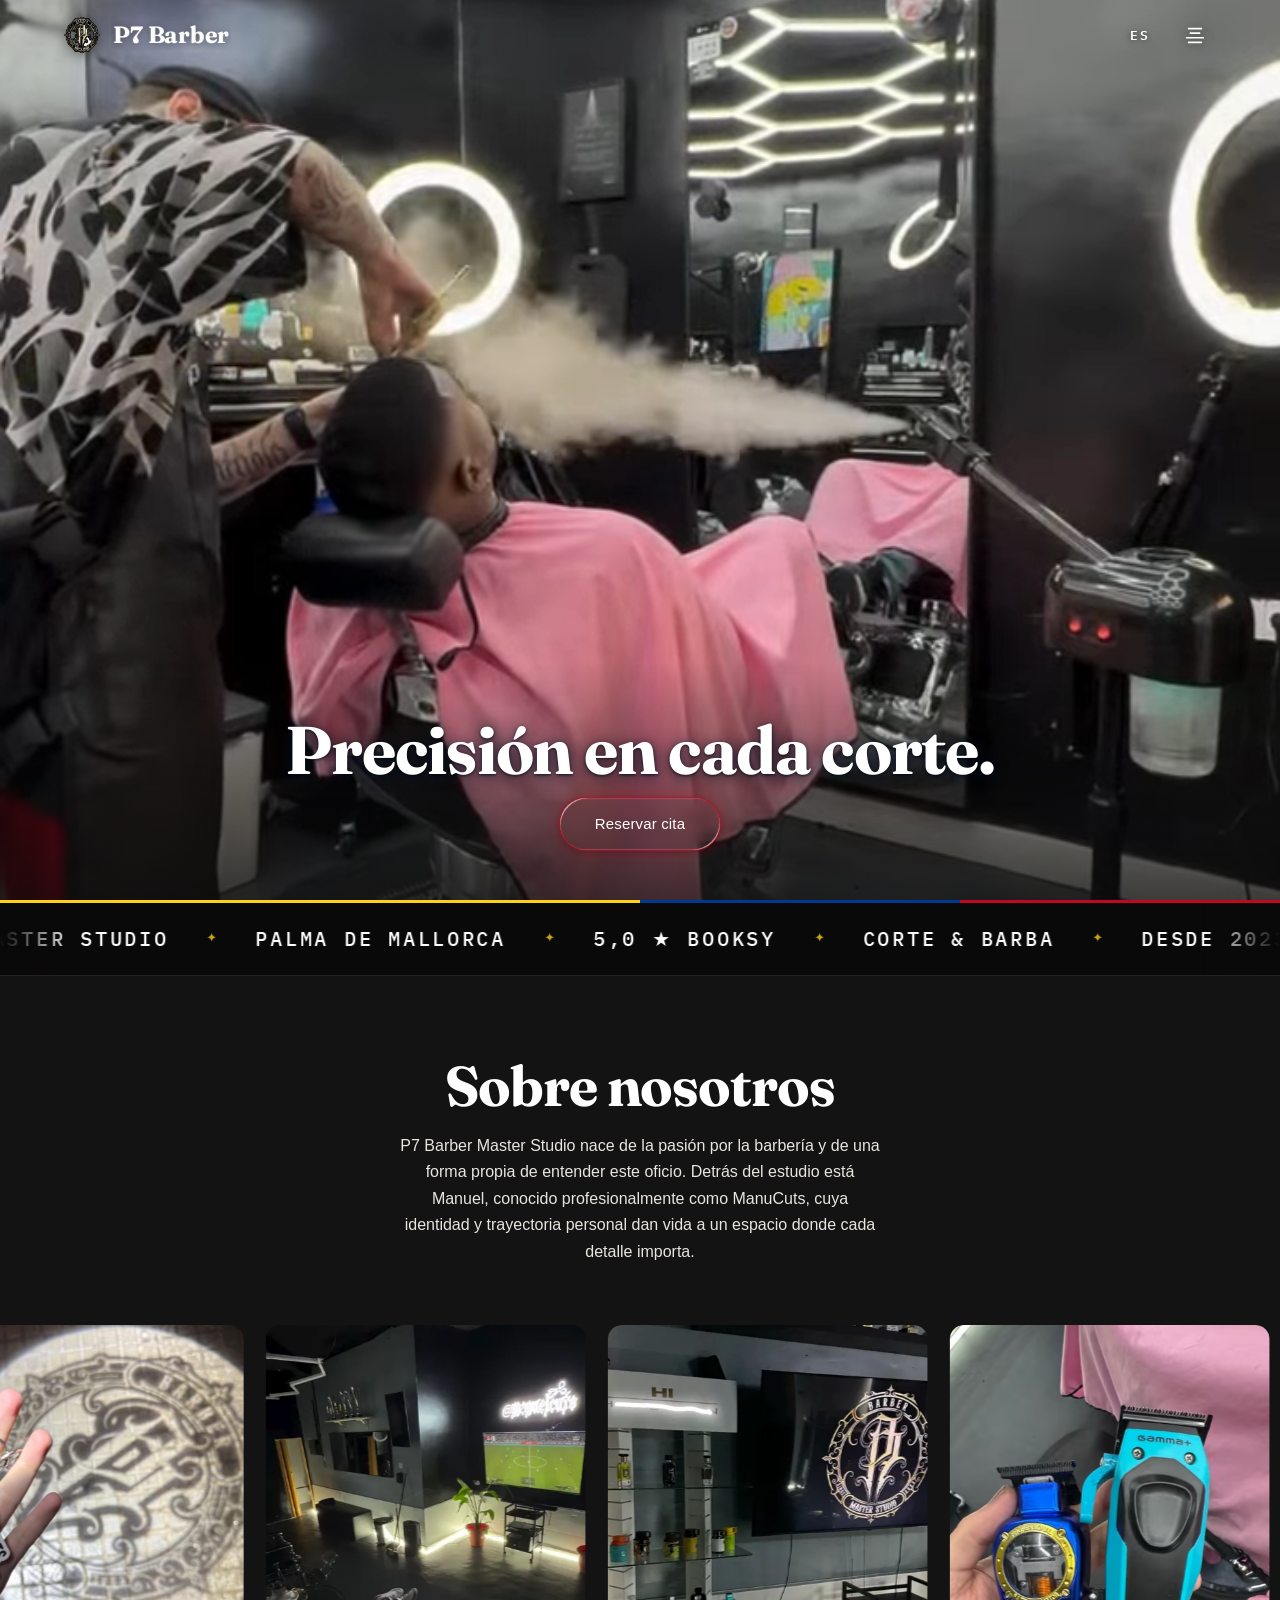
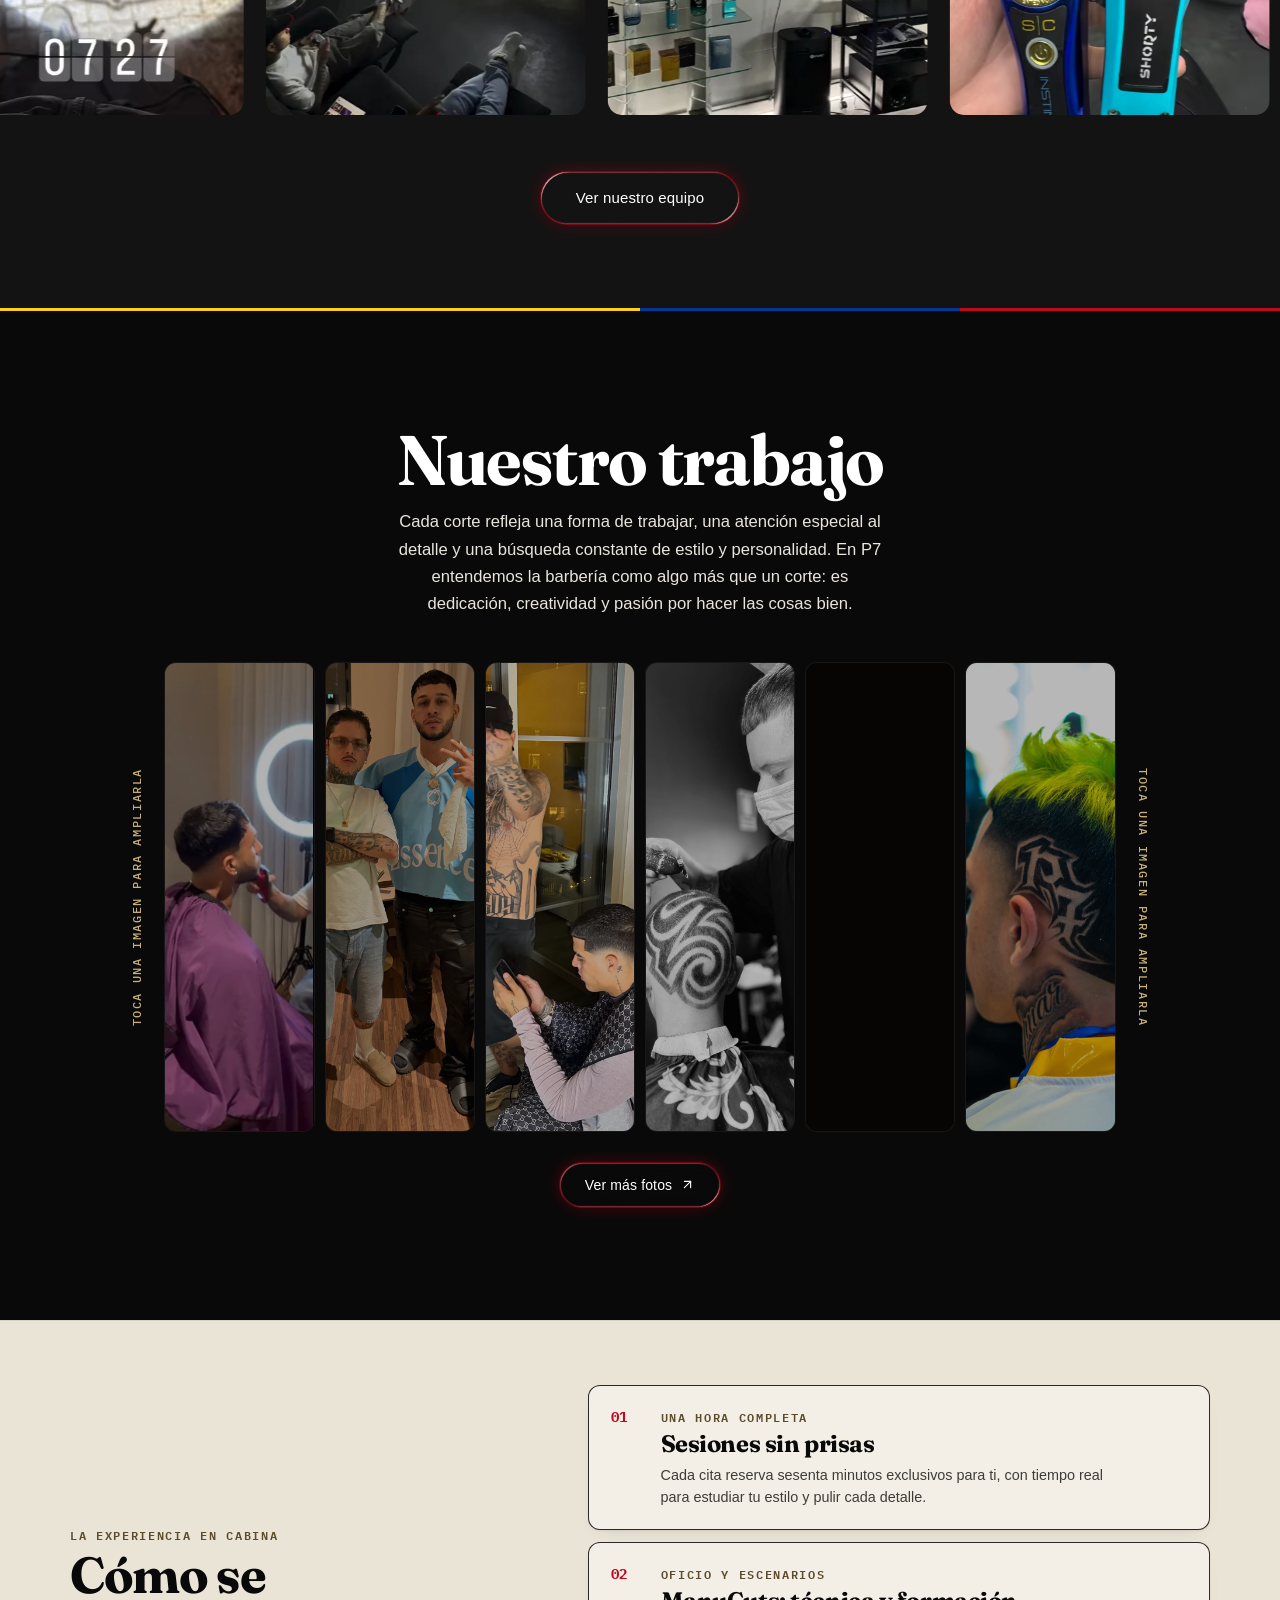
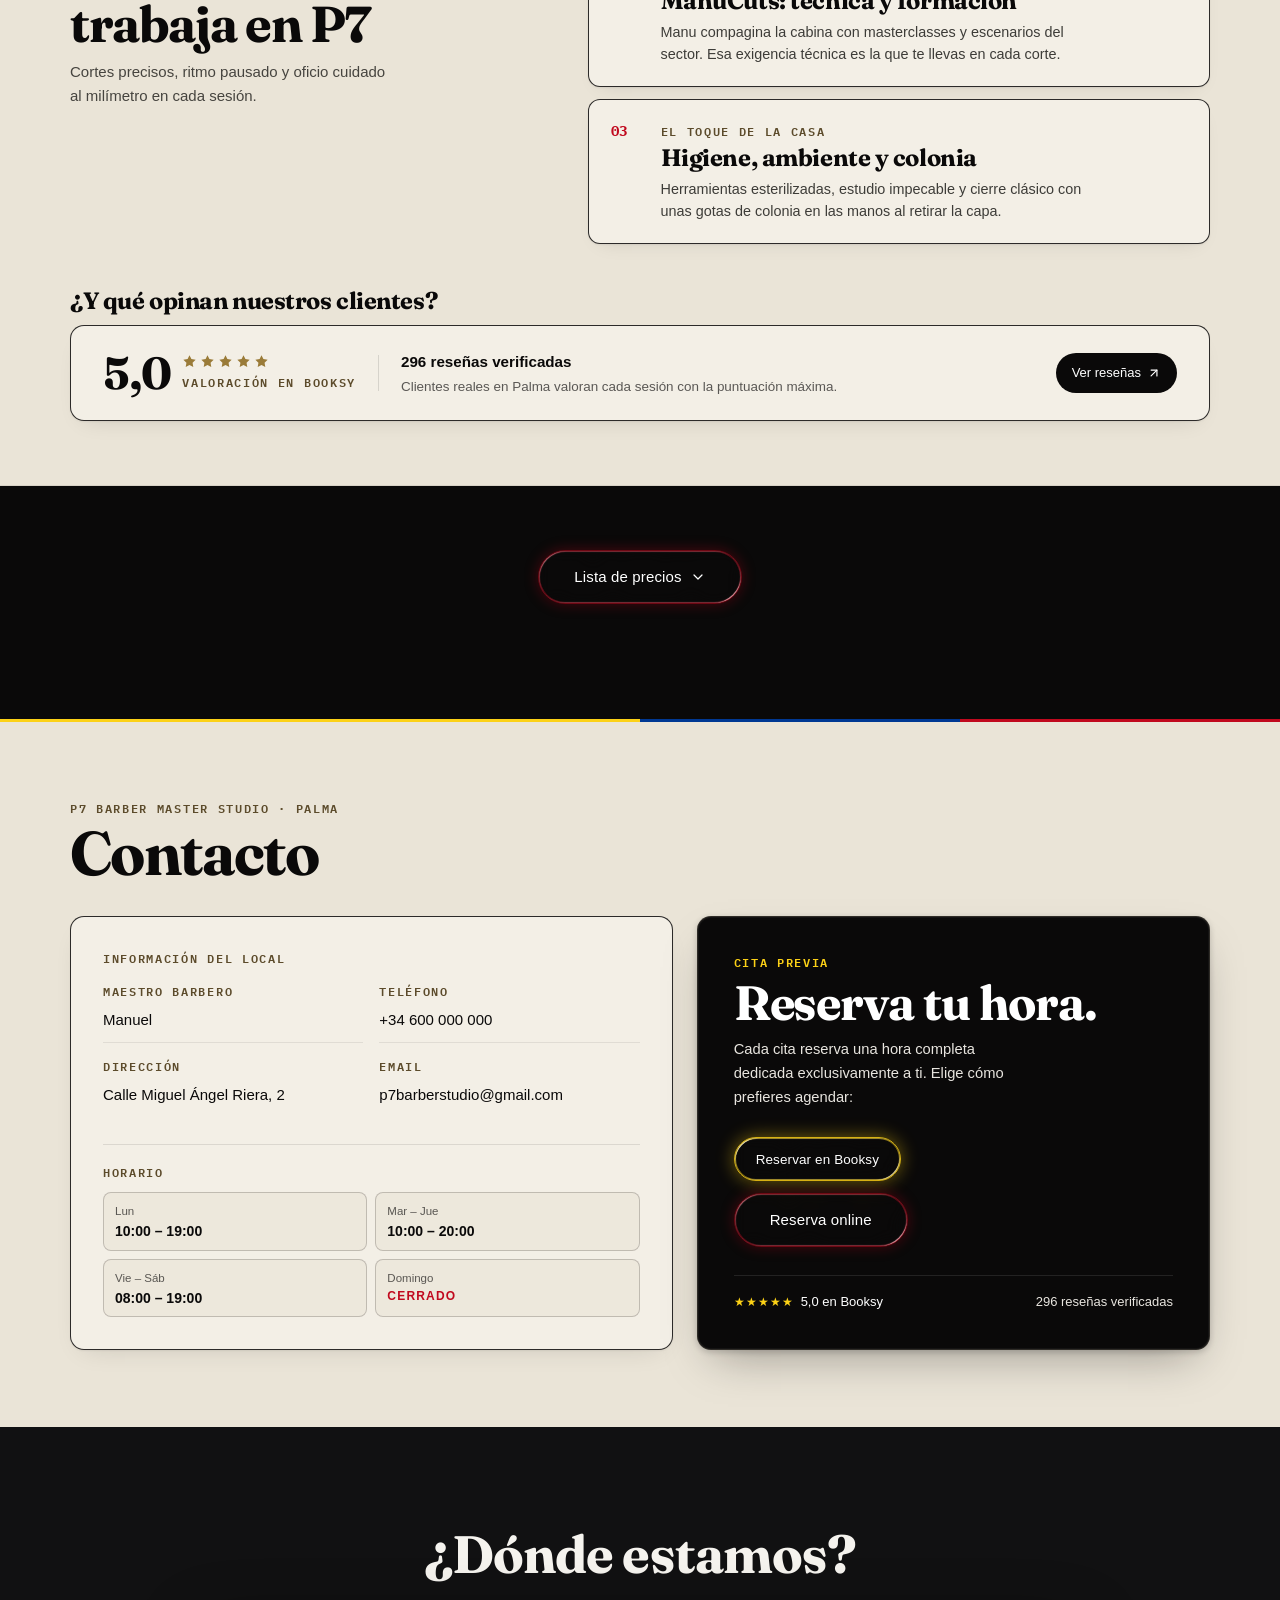
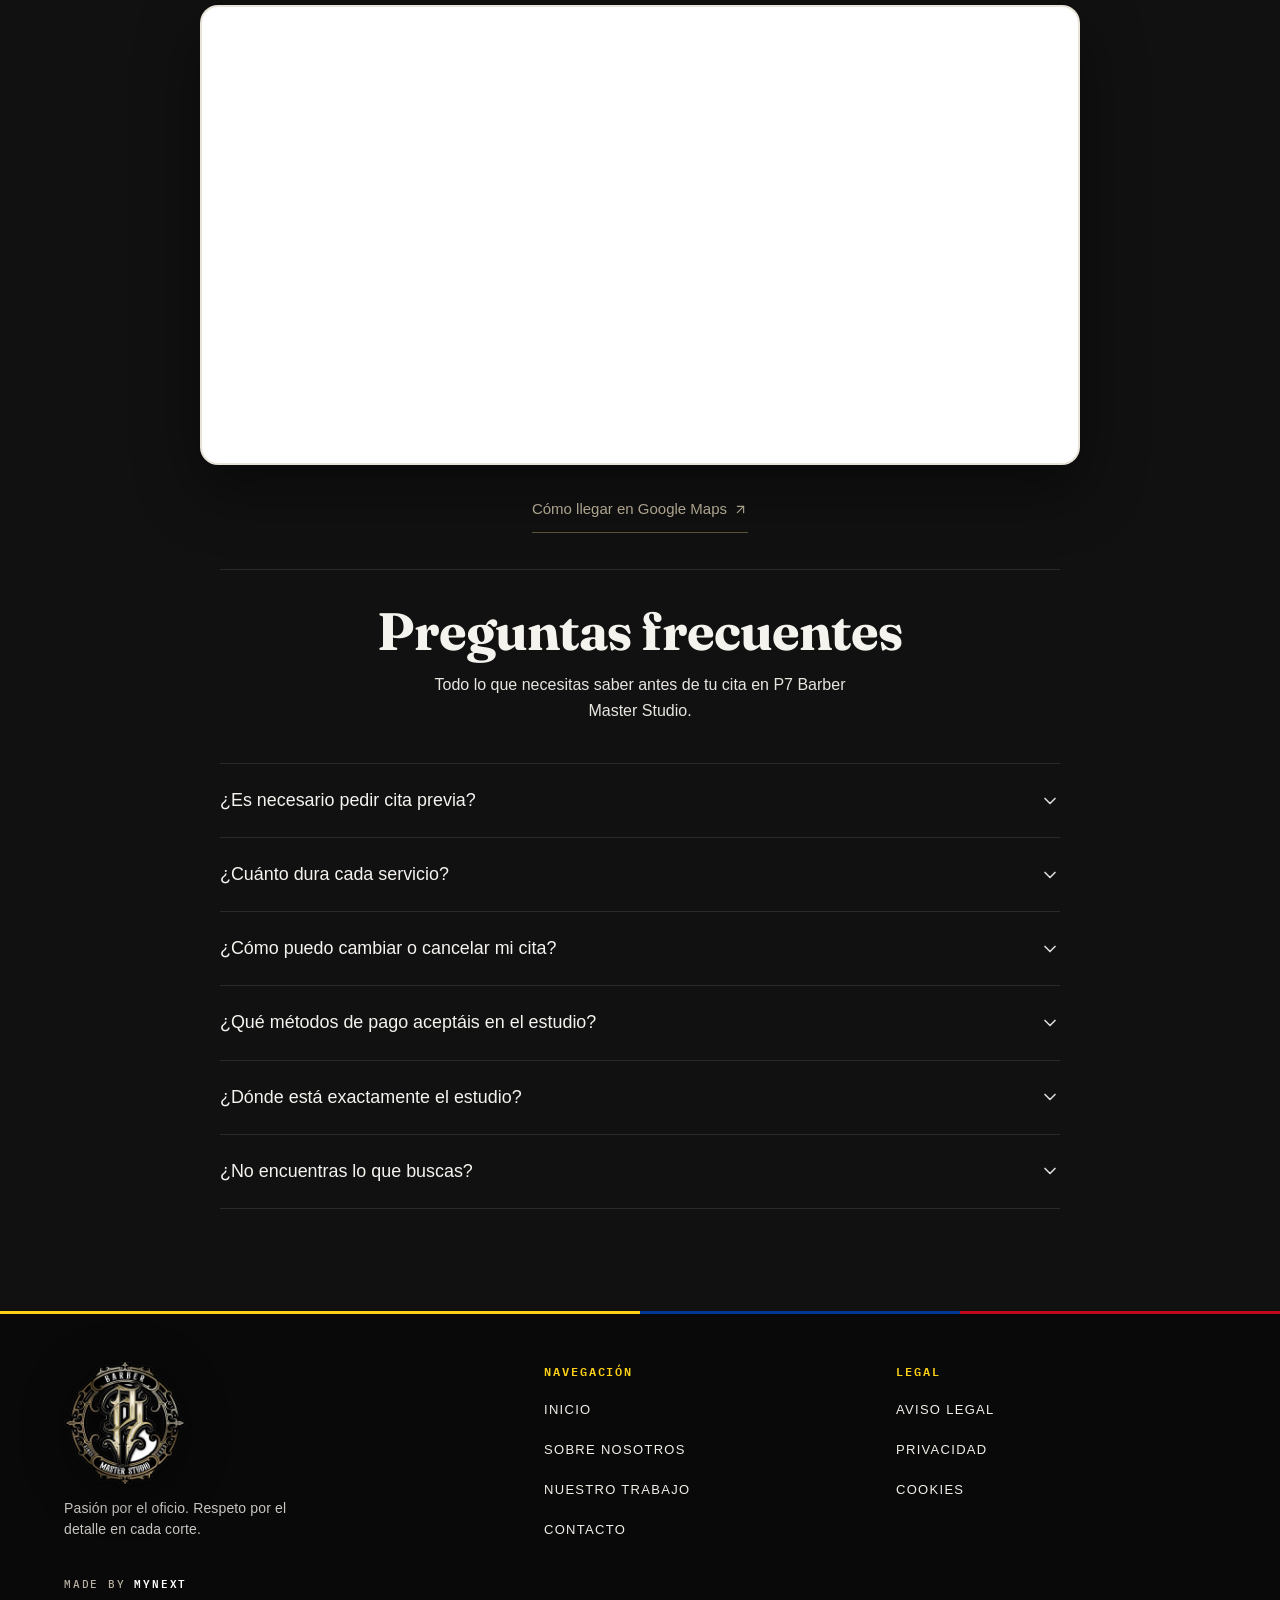
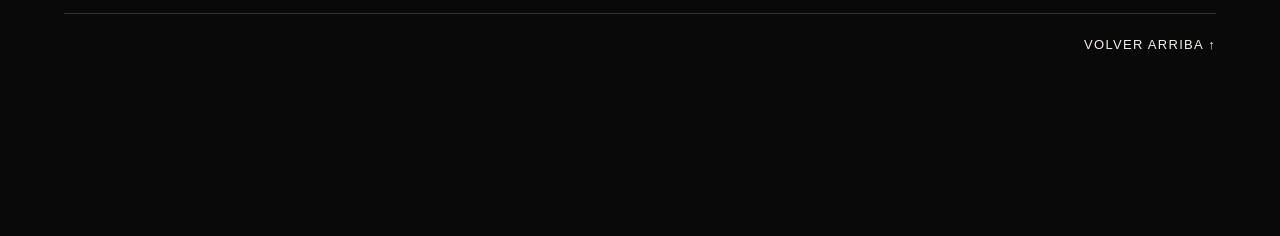
==== index.html @ 27910ef7 "fix(header): garantiza visibilidad del icono menu movil sobre video Hero en Safari iOS (CSS puro sin" ====
<!DOCTYPE html>
<html lang="es" data-i18n-page="home">
<head>
  <meta charset="UTF-8">
  <meta name="viewport" content="width=device-width, initial-scale=1.0, viewport-fit=cover">
  <title>P7 Barber Master Studio | Barbería de lujo en Palma de Mallorca</title>
  <meta name="description" content="Barbería artesanal en C/ Miguel Ángel Riera, 2, Palma de Mallorca. Desde 2023. 5,0 en Booksy (296 reseñas verificadas). Reserva tu cita.">
  <meta name="theme-color" content="#0b0b0c">

  <!-- Geo / SEO Local Palma de Mallorca -->
  <meta name="geo.region" content="ES-PM">
  <meta name="geo.placename" content="Palma de Mallorca">
  <meta name="geo.position" content="39.5789;2.6518">
  <meta name="ICBM" content="39.5789, 2.6518">

  <!-- Open Graph -->
  <meta property="og:type" content="website">
  <meta property="og:locale" content="es_ES">
  <meta property="og:title" content="P7 Barber Master Studio | Barbería artesanal en Palma de Mallorca">
  <meta property="og:description" content="Precisión, trato uno a uno y sesiones de una hora en C/ Miguel Ángel Riera, 2, Palma. 5,0 en Booksy (296 reseñas verificadas).">
  <meta property="og:image" content="./assets/video/hero-poster.jpg">

  <link rel="icon" type="image/png" href="./assets/img/favicon.png">

  <!-- Precarga LCP del póster del Hero -->
  <link rel="preload" as="image" href="./assets/video/hero-poster.avif" type="image/avif" fetchpriority="high">

  <!-- Preconexión y fuentes oficiales P7 (Fraunces + IBM Plex Mono + Switzer) -->
  <link rel="preconnect" href="https://fonts.googleapis.com">
  <link rel="preconnect" href="https://fonts.gstatic.com" crossorigin>
  <link rel="preconnect" href="https://api.fontshare.com" crossorigin>
  <link rel="stylesheet" href="https://fonts.googleapis.com/css2?family=Fraunces:ital,opsz,wght@0,9..144,600;0,9..144,700;0,9..144,800;1,9..144,600&family=IBM+Plex+Mono:wght@500;600&display=swap">
  <link rel="stylesheet" href="https://api.fontshare.com/v2/css?f[]=switzer@400,500,600,700&display=swap">

  <!-- Hojas de estilo -->
  <link rel="stylesheet" href="./assets/css/site.css?v=20261123g">
  <link rel="stylesheet" href="./assets/css/sections.css?v=20261123e">
  <link rel="stylesheet" href="./assets/css/header.css?v=20261123j">
  <link rel="stylesheet" href="./assets/css/cinta.css?v=20261123e">
  <link rel="stylesheet" href="./assets/css/sobre.css?v=20261123e">
  <link rel="stylesheet" href="./assets/css/trabajo.css?v=20261123e">
  <link rel="stylesheet" href="./assets/css/contacto.css?v=20261123e">
  <link rel="stylesheet" href="./assets/css/footer.css?v=20261123e">

  <script type="application/ld+json">
  {
    "@context": "https://schema.org",
    "@type": "BarberShop",
    "name": "P7 Barber Master Studio",
    "description": "Barbería artesanal dirigida por Manu desde 2023 en Palma de Mallorca. Precisión colombiana, trato 1 a 1 y ritual de toalla caliente.",
    "foundingDate": "2023",
    "address": {
      "@type": "PostalAddress",
      "streetAddress": "C/ Miguel Ángel Riera, 2",
      "addressLocality": "Palma de Mallorca",
      "postalCode": "07004",
      "addressRegion": "Illes Balears",
      "addressCountry": "ES"
    },
    "aggregateRating": {
      "@type": "AggregateRating",
      "ratingValue": "5.0",
      "reviewCount": "296"
    }
  }
  </script>
</head>
<body>

<a href="#main-content" class="skip-link" data-i18n="a11y.skip">Saltar al contenido</a>

<!-- =========================================================================
     HEADER P7 BARBER MASTER STUDIO (Transparente -> Cristal Carbono)
     ========================================================================= -->
<header id="p7-header" class="p7-header" data-scrolled="false">
  <div class="p7-header-inner">
    <a href="#inicio" class="p7-brand" aria-label="P7 Barber Master Studio — Inicio" data-i18n-attr="aria-label:a11y.brandHome">
      <span class="p7-brand-crest">
        <img
          src="./assets/img/opt/logo-p7-256w.webp"
          alt="Escudo P7 Barber Master Studio"
          data-i18n-attr="alt:a11y.logoAlt"
          width="36"
          height="36"
          decoding="async"
        >
      </span>
      <span class="p7-brand-text">
        <span class="p7-brand-name">P7 Barber</span>
      </span>
    </a>

    <nav class="p7-nav" aria-label="Navegación principal" data-i18n-attr="aria-label:a11y.navMain" hidden>
      <a href="#inicio" class="p7-nav-link is-active" data-i18n="nav.home">Inicio</a>
      <a href="#sobre-nosotros" class="p7-nav-link" data-i18n="nav.about">Sobre nosotros</a>
      <a href="#nuestro-trabajo" class="p7-nav-link" data-i18n="nav.work">Nuestro trabajo</a>
      <a href="#contacto" class="p7-nav-link" data-i18n="nav.contact">Contacto</a>
    </nav>

    <div class="p7-header-actions">
      <button
        type="button"
        id="p7-menu-toggle"
        class="p7-menu-trigger"
        aria-label="Abrir menú de navegación"
        data-i18n-attr="aria-label:a11y.openMenu"
        aria-controls="p7-mobile-drawer"
        aria-expanded="false"
      >
        <svg class="p7-align-icon" width="20" height="20" viewBox="0 0 24 24" aria-hidden="true">
          <g fill="none" stroke="currentColor" stroke-linecap="round" stroke-linejoin="round" stroke-width="1.85">
            <path d="M12 5h7M12 5h-7" />
            <path d="M12 10h5M12 10h-5" />
            <path d="M12 15h9M12 15h-9" />
            <path d="M12 20h7M12 20h-7" />
          </g>
        </svg>
      </button>
    </div>
  </div>
</header>

<!-- =========================================================================
     STAGGERED MENU (MÓVIL Y TABLET < 1024px · Adaptado de React Bits)
     ========================================================================= -->
<div
  id="p7-mobile-drawer"
  class="p7-drawer"
  aria-hidden="true"
  role="dialog"
  aria-modal="true"
  aria-label="Menú de navegación"
  data-i18n-attr="aria-label:a11y.menuDialog"
>
  <div class="p7-drawer-backdrop" data-drawer-close aria-hidden="true"></div>

  <!-- Láminas de entrada escalonadas (Bandera de Colombia: Amarillo, Azul y Rojo) -->
  <div class="p7-sm-prelayers" aria-hidden="true">
    <div class="p7-sm-prelayer p7-sm-prelayer--gold"></div>
    <div class="p7-sm-prelayer p7-sm-prelayer--blue"></div>
    <div class="p7-sm-prelayer p7-sm-prelayer--red"></div>
  </div>

  <div class="p7-drawer-sheet" data-scroll-allow>
    <div class="p7-drawer-top">
      <a href="#inicio" class="p7-brand p7-drawer-brand" data-drawer-close aria-label="P7 Barber Master Studio — Inicio" data-i18n-attr="aria-label:a11y.brandHome">
        <span class="p7-brand-crest">
          <img
            src="./assets/img/opt/logo-p7-256w.webp"
            alt="Escudo P7 Barber Master Studio"
            data-i18n-attr="alt:a11y.logoAlt"
            width="32"
            height="32"
            decoding="async"
          >
        </span>
        <span class="p7-brand-name">P7 Barber</span>
      </a>

      <button
        type="button"
        id="p7-menu-close"
        class="p7-sm-close"
        aria-label="Cerrar menú de navegación"
        data-i18n-attr="aria-label:a11y.closeMenu"
      >
        <span class="p7-sm-close-text" data-i18n="nav.close">Cerrar</span>
        <span class="p7-sm-close-icon" aria-hidden="true">
          <span></span>
          <span></span>
        </span>
      </button>
    </div>

    <nav class="p7-drawer-nav" aria-label="Navegación móvil" data-i18n-attr="aria-label:a11y.navMobile">
      <ul class="p7-drawer-list">
        <li class="p7-drawer-item" style="--stagger: 0;">
          <a href="#inicio" class="p7-drawer-link" data-drawer-close>
            <span class="p7-drawer-label" data-i18n="nav.home">Inicio</span>
            <span class="p7-drawer-num" aria-hidden="true">01</span>
          </a>
        </li>
        <li class="p7-drawer-item" style="--stagger: 1;">
          <a href="#sobre-nosotros" class="p7-drawer-link" data-drawer-close>
            <span class="p7-drawer-label" data-i18n="nav.about">Sobre nosotros</span>
            <span class="p7-drawer-num" aria-hidden="true">02</span>
          </a>
        </li>
        <li class="p7-drawer-item" style="--stagger: 2;">
          <a href="#nuestro-trabajo" class="p7-drawer-link" data-drawer-close>
            <span class="p7-drawer-label" data-i18n="nav.work">Nuestro trabajo</span>
            <span class="p7-drawer-num" aria-hidden="true">03</span>
          </a>
        </li>
        <li class="p7-drawer-item" style="--stagger: 3;">
          <a href="#reserva" class="p7-drawer-link" data-drawer-close>
            <span class="p7-drawer-label" data-i18n="nav.book">Reservar cita</span>
            <span class="p7-drawer-num" aria-hidden="true">04</span>
          </a>
        </li>
        <li class="p7-drawer-item" style="--stagger: 4;">
          <a href="#contacto" class="p7-drawer-link" data-drawer-close>
            <span class="p7-drawer-label" data-i18n="nav.contact">Contacto</span>
            <span class="p7-drawer-num" aria-hidden="true">05</span>
          </a>
        </li>
      </ul>
    </nav>

    <div class="p7-drawer-foot">
      <nav class="p7-sm-langs" aria-label="Selector de idioma" data-i18n-attr="aria-label:a11y.langSelector">
        <button type="button" class="p7-sm-lang is-active" data-lang="es" aria-current="true" aria-label="Español">ES</button>
        <span class="p7-sm-lang-sep" aria-hidden="true">·</span>
        <button type="button" class="p7-sm-lang" data-lang="en" aria-label="English">EN</button>
        <span class="p7-sm-lang-sep" aria-hidden="true">·</span>
        <button type="button" class="p7-sm-lang" data-lang="de" aria-label="Deutsch">DE</button>
      </nav>

      <div class="p7-sm-socials">
        <a
          href="https://www.instagram.com/p7barbers/"
          target="_blank"
          rel="noopener noreferrer"
          class="p7-sm-social-link"
          data-relleno="instagram"
          aria-label="Instagram de P7 Barber Master Studio"
          data-i18n-attr="aria-label:a11y.instagram"
        >
          <svg width="24" height="24" viewBox="0 0 24 24" fill="none" stroke="currentColor" stroke-width="1.75" stroke-linecap="round" stroke-linejoin="round" aria-hidden="true">
            <rect width="20" height="20" x="2" y="2" rx="5" ry="5" />
            <path d="M16 11.37A4 4 0 1 1 12.63 8 4 4 0 0 1 16 11.37z" />
            <line x1="17.5" x2="17.51" y1="6.5" y2="6.5" />
          </svg>
        </a>
      </div>
    </div>
  </div>
</div>

<!-- =========================================================================
     CURVED MENU (SOLO TABLET Y ORDENADOR >= 768px · Adaptado de 21st.dev)
     ========================================================================= -->
<div
  id="p7-curved-menu"
  class="p7-curved"
  aria-hidden="true"
  role="dialog"
  aria-modal="true"
  aria-label="Menú de navegación"
  data-i18n-attr="aria-label:a11y.menuDialog"
>
  <div class="p7-curved-backdrop" data-curved-close aria-hidden="true"></div>

  <aside class="p7-curved-panel" data-scroll-allow>
    <svg class="p7-curved-svg" aria-hidden="true" preserveAspectRatio="none">
      <path id="p7-curved-path" d=""></path>
    </svg>

    <div class="p7-curved-inner">
      <div class="p7-curved-head">
        <span class="p7-curved-kicker" data-i18n="nav.kicker">Navegación</span>
        <button
          type="button"
          id="p7-curved-close"
          class="p7-menu-trigger p7-menu-trigger--dark"
          aria-label="Cerrar menú"
          data-i18n-attr="aria-label:a11y.closeMenuShort"
        >
          <svg class="p7-align-icon" width="20" height="20" viewBox="0 0 24 24" aria-hidden="true">
            <g fill="none" stroke="currentColor" stroke-linecap="round" stroke-linejoin="round" stroke-width="1.85">
              <path d="M12 5h7M12 5h-7" />
              <path d="M12 10h5M12 10h-5" />
              <path d="M12 15h9M12 15h-9" />
              <path d="M12 20h7M12 20h-7" />
            </g>
          </svg>
        </button>
      </div>

      <nav class="p7-curved-nav" aria-label="Secciones principales" data-i18n-attr="aria-label:a11y.navSections">
        <a href="#inicio" class="p7-curved-link" data-curved-close>
          <span class="p7-curved-index">1.</span>
          <span class="p7-curved-text" data-split-text data-i18n="nav.home">Inicio</span>
        </a>
        <a href="#sobre-nosotros" class="p7-curved-link" data-curved-close>
          <span class="p7-curved-index">2.</span>
          <span class="p7-curved-text" data-split-text data-i18n="nav.about">Sobre nosotros</span>
        </a>
        <a href="#nuestro-trabajo" class="p7-curved-link" data-curved-close>
          <span class="p7-curved-index">3.</span>
          <span class="p7-curved-text" data-split-text data-i18n="nav.work">Nuestro trabajo</span>
        </a>
        <a href="#contacto" class="p7-curved-link" data-curved-close>
          <span class="p7-curved-index">4.</span>
          <span class="p7-curved-text" data-split-text data-i18n="nav.contact">Contacto</span>
        </a>
      </nav>

      <div class="p7-curved-foot">
        <nav class="p7-sm-langs p7-curved-langs" aria-label="Selector de idioma" data-i18n-attr="aria-label:a11y.langSelector">
          <button type="button" class="p7-sm-lang is-active" data-lang="es" aria-current="true" aria-label="Español">ES</button>
          <span class="p7-sm-lang-sep" aria-hidden="true">·</span>
          <button type="button" class="p7-sm-lang" data-lang="en" aria-label="English">EN</button>
          <span class="p7-sm-lang-sep" aria-hidden="true">·</span>
          <button type="button" class="p7-sm-lang" data-lang="de" aria-label="Deutsch">DE</button>
        </nav>
        <a href="#reserva" class="p7-curved-cta" data-curved-close>
          <span data-i18n="nav.book">Reservar cita</span>
        </a>
        <p class="p7-curved-meta" data-i18n="nav.curvedMeta">C/ Miguel Ángel Riera, 2 · Palma · ★ 5,0 en Booksy</p>
      </div>
    </div>
  </aside>
</div>

<main id="main-content" class="page-shell">

<section id="inicio" class="hero" aria-label="P7 Barber Master Studio">
  <div class="hero-media">
    <picture class="hero-poster-picture">
      <source srcset="./assets/video/hero-poster.avif" type="image/avif">
      <source srcset="./assets/video/hero-poster.webp" type="image/webp">
      <img
        src="./assets/video/hero-poster.jpg"
        alt="Interior de P7 Barber Master Studio en Palma de Mallorca"
        data-i18n-attr="alt:hero.posterAlt"
        class="hero-poster-media is-ken-burns"
        width="1920"
        height="1080"
        fetchpriority="high"
        decoding="async"
      >
    </picture>

    <video
      id="hero-video"
      class="hero-video"
      autoplay
      loop
      muted
      playsinline
      preload="auto"
      width="720"
      height="1280"
      aria-hidden="true"
      poster="./assets/video/hero-poster.avif"
    >
      <!-- Vídeo vertical 9:16 activo también en desktop hasta disponer de versión 16:9 (MP4 primero para decodificación instantánea en Safari) -->
      <source src="./assets/video/hero-9x16.mp4" type="video/mp4">
      <source src="./assets/video/hero-9x16.webm" type="video/webm">
    </video>
  </div>

  <!-- Bloque inferior centrado y limpio: título sencillo + botón Reservar cita con Liquid Glass -->
  <div class="hero-bottom-overlay">
    <h1 class="hero-simple-title" data-i18n="hero.title">Precisión en cada corte.</h1>
    <a href="#reserva" class="liquid-glass-btn">
      <span class="liquid-glass-surface" aria-hidden="true"></span>
      <span class="liquid-glass-blur" aria-hidden="true"></span>
      <span class="liquid-glass-label">
        <span data-i18n="hero.cta">Reservar cita</span>
      </span>
    </a>
  </div>
</section>

<!-- Filtro SVG de refracción Liquid Glass (disponible para toda la página) -->
<svg class="liquid-glass-svg" aria-hidden="true" focusable="false">
  <defs>
    <filter
      id="container-glass"
      x="0%"
      y="0%"
      width="100%"
      height="100%"
      color-interpolation-filters="sRGB"
    >
      <feTurbulence
        type="fractalNoise"
        baseFrequency="0.05 0.05"
        numOctaves="1"
        seed="1"
        result="turbulence"
      />
      <feGaussianBlur in="turbulence" stdDeviation="2" result="blurredNoise" />
      <feDisplacementMap
        in="SourceGraphic"
        in2="blurredNoise"
        scale="70"
        xChannelSelector="R"
        yChannelSelector="B"
        result="displaced"
      />
      <feGaussianBlur in="displaced" stdDeviation="4" result="finalBlur" />
      <feComposite in="finalBlur" in2="finalBlur" operator="over" />
    </filter>
  </defs>
</svg>

<!-- Separador fino Bandera de Colombia -->
<div class="colombia-divider" aria-hidden="true"></div>

<!-- ==========================================================================
     MINI SECCIÓN · CINTA EDITORIAL RECTA P7 (Negro Carbono + Letras Blancas)
     Puente limpio entre el Hero y Sobre nosotros
     ========================================================================== -->
<section id="p7-ribbon-section" class="p7-ribbon-section" aria-label="P7 Barber Master Studio — Palma de Mallorca" data-i18n-attr="aria-label:ribbon.aria">
  <div class="p7-ribbon-viewport">
    <div class="p7-ribbon-track">
      <div class="p7-ribbon-group">
        <span class="p7-ribbon-item">P7 MASTER STUDIO</span>
        <span class="p7-ribbon-sep" aria-hidden="true">✦</span>
        <span class="p7-ribbon-item">PALMA DE MALLORCA</span>
        <span class="p7-ribbon-sep" aria-hidden="true">✦</span>
        <span class="p7-ribbon-item" data-i18n="ribbon.rating">5,0 ★ BOOKSY</span>
        <span class="p7-ribbon-sep" aria-hidden="true">✦</span>
        <span class="p7-ribbon-item" data-i18n="ribbon.cutBeard">CORTE &amp; BARBA</span>
        <span class="p7-ribbon-sep" aria-hidden="true">✦</span>
        <span class="p7-ribbon-item" data-i18n="ribbon.since">DESDE 2023</span>
        <span class="p7-ribbon-sep" aria-hidden="true">✦</span>
      </div>
    </div>
  </div>
</section>

<!-- ==========================================================================
     SECCIÓN 02 · SOBRE NOSOTROS + GALERÍA 1 (#sobre-nosotros)
     Fondo: Crema #F8F1E4 · Tinta: Esmeralda #0B2E22
     Orden vertical: Título -> Texto -> Auto-slider Galería 1 -> Botón Equipo
     ========================================================================== -->
<section
  id="sobre-nosotros"
  class="sobre-v2"
  aria-labelledby="sobre-titulo"
>
  <div class="container">
    <div class="sobre-v2-shell">
      <!-- 1. Bloque superior minimalista: Título + Texto -->
      <div class="sobre-v2-intro" data-reveal>
        <h2 id="sobre-titulo" class="sobre-v2-h2" data-i18n="about.title">Sobre nosotros</h2>

        <p class="sobre-v2-lead" data-i18n="about.lead">
          P7 Barber Master Studio nace de la pasión por la barbería y de una
          forma propia de entender este oficio. Detrás del estudio está Manuel,
          conocido profesionalmente como ManuCuts, cuya identidad y trayectoria
          personal dan vida a un espacio donde cada detalle importa.
        </p>
      </div>

      <!-- 2. Galería 1: Auto-slider infinito responsive (fotos y clips reales del estudio) -->
      <div
        class="galeria-marquee"
        data-gallery-slug="galeria-1"
        role="region"
        aria-label="Galería 1: fotografías y clips del estudio P7"
        data-i18n-attr="aria-label:about.galleryAria"
      >
        <div class="galeria-marquee-track">
          <!-- Grupo principal (6 piezas reales: 2 fotos + 4 clips en bucle) -->
          <div class="galeria-marquee-group">
            <figure
              class="galeria-card"
              role="button"
              tabindex="0"
              data-lightbox-type="image"
              data-lightbox-src="./assets/img/opt/galeria1/g1-foto-01-900w.webp"
              data-lightbox-title="P7 Barber Master Studio · Palma"
              data-lightbox-cat="Estudio"
              aria-label="Ampliar fotografía del estudio P7"
              data-i18n-attr="data-lightbox-title:about.g1.t1;data-lightbox-cat:about.g1.catStudio;aria-label:about.g1.a1"
            >
              <picture>
                <source
                  type="image/avif"
                  srcset="
                    ./assets/img/opt/galeria1/g1-foto-01-480w.avif 480w,
                    ./assets/img/opt/galeria1/g1-foto-01-900w.avif 900w
                  "
                  sizes="(max-width: 639px) 192px, (max-width: 1023px) 240px, 288px"
                />
                <source
                  type="image/webp"
                  srcset="
                    ./assets/img/opt/galeria1/g1-foto-01-480w.webp 480w,
                    ./assets/img/opt/galeria1/g1-foto-01-900w.webp 900w
                  "
                  sizes="(max-width: 639px) 192px, (max-width: 1023px) 240px, 288px"
                />
                <img
                  src="./assets/img/opt/galeria1/g1-foto-01-900w.webp"
                  alt="Interior de P7 Barber Master Studio en Palma de Mallorca"
                  data-i18n-attr="alt:about.g1.alt1"
                  width="600"
                  height="600"
                  loading="lazy"
                  decoding="async"
                  class="galeria-card-img"
                />
              </picture>
            </figure>

            <figure
              class="galeria-card"
              role="button"
              tabindex="0"
              data-lightbox-type="video"
              data-lightbox-src="./assets/video/galeria1/g1-clip-01.mp4"
              data-lightbox-poster="./assets/video/galeria1/g1-clip-01-poster.webp"
              data-lightbox-title="Sesión en P7 Barber"
              data-lightbox-cat="Clip en bucle"
              aria-label="Ampliar clip de vídeo del estudio P7"
              data-i18n-attr="data-lightbox-title:about.g1.t2;data-lightbox-cat:about.g1.catClip;aria-label:about.g1.a2"
            >
              <video
                class="galeria-card-video"
                autoplay
                loop
                muted
                playsinline
                preload="metadata"
                poster="./assets/video/galeria1/g1-clip-01-poster.webp"
                aria-hidden="true"
              >
                <source src="./assets/video/galeria1/g1-clip-01.mp4" type="video/mp4" />
              </video>
            </figure>

            <figure
              class="galeria-card"
              role="button"
              tabindex="0"
              data-lightbox-type="video"
              data-lightbox-src="./assets/video/galeria1/g1-clip-04.mp4"
              data-lightbox-poster="./assets/video/galeria1/g1-clip-04-poster.webp"
              data-lightbox-title="El local · P7 Barber"
              data-lightbox-cat="Clip en bucle"
              aria-label="Ampliar clip de vídeo del local P7"
              data-i18n-attr="data-lightbox-title:about.g1.t3;data-lightbox-cat:about.g1.catClip;aria-label:about.g1.a3"
            >
              <video
                class="galeria-card-video"
                autoplay
                loop
                muted
                playsinline
                preload="metadata"
                poster="./assets/video/galeria1/g1-clip-04-poster.webp"
                aria-hidden="true"
              >
                <source src="./assets/video/galeria1/g1-clip-04.mp4" type="video/mp4" />
              </video>
            </figure>

            <figure
              class="galeria-card"
              role="button"
              tabindex="0"
              data-lightbox-type="image"
              data-lightbox-src="./assets/img/opt/galeria1/g1-foto-02-900w.webp"
              data-lightbox-title="Detalle de trabajo · P7 Barber"
              data-lightbox-cat="Estudio"
              aria-label="Ampliar fotografía de detalle en P7"
              data-i18n-attr="data-lightbox-title:about.g1.t4;data-lightbox-cat:about.g1.catStudio;aria-label:about.g1.a4"
            >
              <picture>
                <source
                  type="image/avif"
                  srcset="
                    ./assets/img/opt/galeria1/g1-foto-02-480w.avif 480w,
                    ./assets/img/opt/galeria1/g1-foto-02-900w.avif 900w
                  "
                  sizes="(max-width: 639px) 192px, (max-width: 1023px) 240px, 288px"
                />
                <source
                  type="image/webp"
                  srcset="
                    ./assets/img/opt/galeria1/g1-foto-02-480w.webp 480w,
                    ./assets/img/opt/galeria1/g1-foto-02-900w.webp 900w
                  "
                  sizes="(max-width: 639px) 192px, (max-width: 1023px) 240px, 288px"
                />
                <img
                  src="./assets/img/opt/galeria1/g1-foto-02-900w.webp"
                  alt="Trabajo artesanal en P7 Barber Master Studio"
                  data-i18n-attr="alt:about.g1.alt4"
                  width="600"
                  height="600"
                  loading="lazy"
                  decoding="async"
                  class="galeria-card-img"
                />
              </picture>
            </figure>

            <figure
              class="galeria-card"
              role="button"
              tabindex="0"
              data-lightbox-type="video"
              data-lightbox-src="./assets/video/galeria1/g1-clip-02.mp4"
              data-lightbox-poster="./assets/video/galeria1/g1-clip-02-poster.webp"
              data-lightbox-title="Precisión y acabado · P7 Barber"
              data-lightbox-cat="Clip en bucle"
              aria-label="Ampliar clip de vídeo de corte en P7"
              data-i18n-attr="data-lightbox-title:about.g1.t5;data-lightbox-cat:about.g1.catClip;aria-label:about.g1.a5"
            >
              <video
                class="galeria-card-video"
                autoplay
                loop
                muted
                playsinline
                preload="metadata"
                poster="./assets/video/galeria1/g1-clip-02-poster.webp"
                aria-hidden="true"
              >
                <source src="./assets/video/galeria1/g1-clip-02.mp4" type="video/mp4" />
              </video>
            </figure>

            <figure
              class="galeria-card"
              role="button"
              tabindex="0"
              data-lightbox-type="video"
              data-lightbox-src="./assets/video/galeria1/g1-clip-03.mp4"
              data-lightbox-poster="./assets/video/galeria1/g1-clip-03-poster.webp"
              data-lightbox-title="Ritual P7 Master Studio"
              data-lightbox-cat="Clip en bucle"
              aria-label="Ampliar clip de vídeo del ritual P7"
              data-i18n-attr="data-lightbox-title:about.g1.t6;data-lightbox-cat:about.g1.catClip;aria-label:about.g1.a6"
            >
              <video
                class="galeria-card-video"
                autoplay
                loop
                muted
                playsinline
                preload="metadata"
                poster="./assets/video/galeria1/g1-clip-03-poster.webp"
                aria-hidden="true"
              >
                <source src="./assets/video/galeria1/g1-clip-03.mp4" type="video/mp4" />
              </video>
            </figure>
          </div>

          <!-- Grupo espejo para bucle continuo sin saltos (oculto a lectores de pantalla) -->
          <div class="galeria-marquee-group" aria-hidden="true">
            <div
              class="galeria-card"
              data-lightbox-type="image"
              data-lightbox-src="./assets/img/opt/galeria1/g1-foto-01-900w.webp"
              data-lightbox-title="P7 Barber Master Studio · Palma"
              data-lightbox-cat="Estudio"
              data-i18n-attr="data-lightbox-title:about.g1.t1;data-lightbox-cat:about.g1.catStudio"
            >
              <picture>
                <source type="image/avif" srcset="./assets/img/opt/galeria1/g1-foto-01-480w.avif 480w, ./assets/img/opt/galeria1/g1-foto-01-900w.avif 900w" sizes="(max-width: 639px) 192px, (max-width: 1023px) 240px, 288px" />
                <source type="image/webp" srcset="./assets/img/opt/galeria1/g1-foto-01-480w.webp 480w, ./assets/img/opt/galeria1/g1-foto-01-900w.webp 900w" sizes="(max-width: 639px) 192px, (max-width: 1023px) 240px, 288px" />
                <img src="./assets/img/opt/galeria1/g1-foto-01-900w.webp" alt="" width="600" height="600" loading="lazy" decoding="async" class="galeria-card-img" />
              </picture>
            </div>

            <div
              class="galeria-card"
              data-lightbox-type="video"
              data-lightbox-src="./assets/video/galeria1/g1-clip-01.mp4"
              data-lightbox-poster="./assets/video/galeria1/g1-clip-01-poster.webp"
              data-lightbox-title="Sesión en P7 Barber"
              data-lightbox-cat="Clip en bucle"
              data-i18n-attr="data-lightbox-title:about.g1.t2;data-lightbox-cat:about.g1.catClip"
            >
              <video class="galeria-card-video" autoplay loop muted playsinline preload="metadata" poster="./assets/video/galeria1/g1-clip-01-poster.webp">
                <source src="./assets/video/galeria1/g1-clip-01.mp4" type="video/mp4" />
              </video>
            </div>

            <div
              class="galeria-card"
              data-lightbox-type="video"
              data-lightbox-src="./assets/video/galeria1/g1-clip-04.mp4"
              data-lightbox-poster="./assets/video/galeria1/g1-clip-04-poster.webp"
              data-lightbox-title="El local · P7 Barber"
              data-lightbox-cat="Clip en bucle"
              data-i18n-attr="data-lightbox-title:about.g1.t3;data-lightbox-cat:about.g1.catClip"
            >
              <video class="galeria-card-video" autoplay loop muted playsinline preload="metadata" poster="./assets/video/galeria1/g1-clip-04-poster.webp">
                <source src="./assets/video/galeria1/g1-clip-04.mp4" type="video/mp4" />
              </video>
            </div>

            <div
              class="galeria-card"
              data-lightbox-type="image"
              data-lightbox-src="./assets/img/opt/galeria1/g1-foto-02-900w.webp"
              data-lightbox-title="Detalle de trabajo · P7 Barber"
              data-lightbox-cat="Estudio"
              data-i18n-attr="data-lightbox-title:about.g1.t4;data-lightbox-cat:about.g1.catStudio"
            >
              <picture>
                <source type="image/avif" srcset="./assets/img/opt/galeria1/g1-foto-02-480w.avif 480w, ./assets/img/opt/galeria1/g1-foto-02-900w.avif 900w" sizes="(max-width: 639px) 192px, (max-width: 1023px) 240px, 288px" />
                <source type="image/webp" srcset="./assets/img/opt/galeria1/g1-foto-02-480w.webp 480w, ./assets/img/opt/galeria1/g1-foto-02-900w.webp 900w" sizes="(max-width: 639px) 192px, (max-width: 1023px) 240px, 288px" />
                <img src="./assets/img/opt/galeria1/g1-foto-02-900w.webp" alt="" width="600" height="600" loading="lazy" decoding="async" class="galeria-card-img" />
              </picture>
            </div>

            <div
              class="galeria-card"
              data-lightbox-type="video"
              data-lightbox-src="./assets/video/galeria1/g1-clip-02.mp4"
              data-lightbox-poster="./assets/video/galeria1/g1-clip-02-poster.webp"
              data-lightbox-title="Precisión y acabado · P7 Barber"
              data-lightbox-cat="Clip en bucle"
              data-i18n-attr="data-lightbox-title:about.g1.t5;data-lightbox-cat:about.g1.catClip"
            >
              <video class="galeria-card-video" autoplay loop muted playsinline preload="metadata" poster="./assets/video/galeria1/g1-clip-02-poster.webp">
                <source src="./assets/video/galeria1/g1-clip-02.mp4" type="video/mp4" />
              </video>
            </div>

            <div
              class="galeria-card"
              data-lightbox-type="video"
              data-lightbox-src="./assets/video/galeria1/g1-clip-03.mp4"
              data-lightbox-poster="./assets/video/galeria1/g1-clip-03-poster.webp"
              data-lightbox-title="Ritual P7 Master Studio"
              data-lightbox-cat="Clip en bucle"
              data-i18n-attr="data-lightbox-title:about.g1.t6;data-lightbox-cat:about.g1.catClip"
            >
              <video class="galeria-card-video" autoplay loop muted playsinline preload="metadata" poster="./assets/video/galeria1/g1-clip-03-poster.webp">
                <source src="./assets/video/galeria1/g1-clip-03.mp4" type="video/mp4" />
              </video>
            </div>
          </div>
        </div>
      </div>

      <!-- 3. Botón de cierre Liquid Glass: Ver nuestro equipo -->
      <div class="sobre-v2-actions" data-reveal>
        <a
          href="./equipo.html"
          class="liquid-glass-btn"
          aria-label="Ver nuestro equipo"
          data-i18n-attr="aria-label:about.teamBtnAria"
        >
          <span class="liquid-glass-surface" aria-hidden="true"></span>
          <span class="liquid-glass-blur" aria-hidden="true"></span>
          <span class="liquid-glass-label">
            <span data-i18n="about.teamBtn">Ver nuestro equipo</span>
          </span>
        </a>

        <svg class="liquid-glass-svg" aria-hidden="true" focusable="false">
          <defs>
            <filter
              id="container-glass"
              x="0%"
              y="0%"
              width="100%"
              height="100%"
              color-interpolation-filters="sRGB"
            >
              <feTurbulence
                type="fractalNoise"
                baseFrequency="0.05 0.05"
                numOctaves="1"
                seed="1"
                result="turbulence"
              />
              <feGaussianBlur in="turbulence" stdDeviation="2" result="blurredNoise" />
              <feDisplacementMap
                in="SourceGraphic"
                in2="blurredNoise"
                scale="70"
                xChannelSelector="R"
                yChannelSelector="B"
                result="displaced"
              />
              <feGaussianBlur in="displaced" stdDeviation="4" result="finalBlur" />
              <feComposite in="finalBlur" in2="finalBlur" operator="over" />
            </filter>
          </defs>
        </svg>
      </div>
    </div>
  </div>
</section>

<!-- Separador fino Bandera de Colombia -->
<div class="colombia-divider" aria-hidden="true"></div>

<!-- ==========================================================================
     SECCIÓN 03 — NUESTRO TRABAJO (GALERÍA 2 EXPANDIBLE + PILARES + CARTA DE SERVICIOS)
     Integrado desde laboratorio web/seccion de nuestro trabjajo/
     ========================================================================== -->
<section
  id="nuestro-trabajo"
  class="trabajo-v2"
  aria-labelledby="titulo-nuestro-trabajo"
>
  <div class="trabajo-v2-shell">

    <!-- 1. Intro Editorial -->
    <header class="trabajo-v2-intro">
      <h2 id="titulo-nuestro-trabajo" class="trabajo-v2-h2" data-i18n="work.title">Nuestro trabajo</h2>
      <p class="trabajo-v2-lead" data-i18n="work.lead">
        Cada corte refleja una forma de trabajar, una atención especial al detalle y una búsqueda constante de estilo y personalidad.
        En P7 entendemos la barbería como algo más que un corte: es dedicación, creatividad y pasión por hacer las cosas bien.
      </p>
    </header>

    <!-- 2. Galería 2: Expandable Gallery (6 piezas reales · 5 WebP + 1 minivideoclip en bucle) -->
    <div class="exp-gallery-stage">
      <span class="exp-side-label exp-side-label--left" aria-hidden="true" data-i18n="work.sideHint">
        Toca una imagen para ampliarla
      </span>

      <div
        class="exp-gallery"
        id="exp-gallery"
        data-gallery-slug="galeria-2"
        role="region"
        aria-label="Galería 2: muestra de cortes y trabajos reales de P7 Barber Master Studio"
        data-i18n-attr="aria-label:work.galleryAria"
      >
        <!-- 1. Minivideoclip en bucle: Sesión con Lyano -->
        <button
          type="button"
          class="exp-panel"
          data-index="0"
          data-type="video"
          data-title="Sesión con Lyano"
          data-full-src="./assets/media/galeria-2/sesion-lyano.mp4"
          data-poster="./assets/media/galeria-2/sesion-lyano-poster.webp"
          aria-label="Sesión con Lyano (vídeo) — pulsar para expandir o ampliar"
          data-i18n-attr="data-title:work.p1.title;aria-label:work.p1.aria"
          aria-expanded="false"
        >
          <video
            class="exp-video"
            autoplay
            muted
            loop
            playsinline
            preload="metadata"
            poster="./assets/media/galeria-2/sesion-lyano-poster.webp"
          >
            <source src="./assets/media/galeria-2/sesion-lyano.mp4" type="video/mp4" />
          </video>
          <span class="exp-scrim" aria-hidden="true"></span>
          <span class="exp-overlay">
            <span class="exp-title" data-i18n="work.p1.title">Sesión con Lyano</span>
          </span>
          <span class="exp-expand-hint" aria-hidden="true">
            <svg width="15" height="15" viewBox="0 0 24 24" fill="none" stroke="currentColor" stroke-width="2" stroke-linecap="round" stroke-linejoin="round">
              <polyline points="15 3 21 3 21 9"></polyline>
              <polyline points="9 21 3 21 3 15"></polyline>
              <line x1="21" y1="3" x2="14" y2="10"></line>
              <line x1="3" y1="21" x2="10" y2="14"></line>
            </svg>
          </span>
        </button>

        <!-- 2. Lyano · P7 -->
        <button
          type="button"
          class="exp-panel"
          data-index="1"
          data-type="image"
          data-title="Lyano · P7"
          data-full-src="./assets/media/galeria-2/lyano-p7.webp"
          aria-label="Lyano · P7 — pulsar para expandir o ampliar"
          data-i18n-attr="data-title:work.p2.title;aria-label:work.p2.aria"
          aria-expanded="false"
        >
          <img src="./assets/media/galeria-2/lyano-p7.webp" alt="Sesión con Lyano en P7 Barber Master Studio" data-i18n-attr="alt:work.p2.alt" class="exp-img" loading="eager" decoding="async" />
          <span class="exp-scrim" aria-hidden="true"></span>
          <span class="exp-overlay">
            <span class="exp-title" data-i18n="work.p2.title">Lyano · P7</span>
          </span>
          <span class="exp-expand-hint" aria-hidden="true">
            <svg width="15" height="15" viewBox="0 0 24 24" fill="none" stroke="currentColor" stroke-width="2" stroke-linecap="round" stroke-linejoin="round">
              <polyline points="15 3 21 3 21 9"></polyline>
              <polyline points="9 21 3 21 3 15"></polyline>
              <line x1="21" y1="3" x2="14" y2="10"></line>
              <line x1="3" y1="21" x2="10" y2="14"></line>
            </svg>
          </span>
        </button>

        <!-- 3. Sesión con Lunay -->
        <button
          type="button"
          class="exp-panel"
          data-index="2"
          data-type="image"
          data-title="Sesión con Lunay"
          data-full-src="./assets/media/galeria-2/sesion-lunay.webp"
          aria-label="Sesión con Lunay — pulsar para expandir o ampliar"
          data-i18n-attr="data-title:work.p3.title;aria-label:work.p3.aria"
          aria-expanded="false"
        >
          <img src="./assets/media/galeria-2/sesion-lunay.webp" alt="Sesión con Lunay en P7 Barber Master Studio" data-i18n-attr="alt:work.p3.alt" class="exp-img" loading="eager" decoding="async" />
          <span class="exp-scrim" aria-hidden="true"></span>
          <span class="exp-overlay">
            <span class="exp-title" data-i18n="work.p3.title">Sesión con Lunay</span>
          </span>
          <span class="exp-expand-hint" aria-hidden="true">
            <svg width="15" height="15" viewBox="0 0 24 24" fill="none" stroke="currentColor" stroke-width="2" stroke-linecap="round" stroke-linejoin="round">
              <polyline points="15 3 21 3 21 9"></polyline>
              <polyline points="9 21 3 21 3 15"></polyline>
              <line x1="21" y1="3" x2="14" y2="10"></line>
              <line x1="3" y1="21" x2="10" y2="14"></line>
            </svg>
          </span>
        </button>

        <!-- 4. Arte Freestyle -->
        <button
          type="button"
          class="exp-panel"
          data-index="3"
          data-type="image"
          data-title="Arte Freestyle"
          data-full-src="./assets/media/galeria-2/arte-freestyle.webp"
          aria-label="Arte Freestyle — pulsar para expandir o ampliar"
          data-i18n-attr="data-title:work.p4.title;aria-label:work.p4.aria"
          aria-expanded="false"
        >
          <img src="./assets/media/galeria-2/arte-freestyle.webp" alt="Diseño Arte Freestyle en P7 Barber Master Studio" data-i18n-attr="alt:work.p4.alt" class="exp-img" loading="eager" decoding="async" />
          <span class="exp-scrim" aria-hidden="true"></span>
          <span class="exp-overlay">
            <span class="exp-title" data-i18n="work.p4.title">Arte Freestyle</span>
          </span>
          <span class="exp-expand-hint" aria-hidden="true">
            <svg width="15" height="15" viewBox="0 0 24 24" fill="none" stroke="currentColor" stroke-width="2" stroke-linecap="round" stroke-linejoin="round">
              <polyline points="15 3 21 3 21 9"></polyline>
              <polyline points="9 21 3 21 3 15"></polyline>
              <line x1="21" y1="3" x2="14" y2="10"></line>
              <line x1="3" y1="21" x2="10" y2="14"></line>
            </svg>
          </span>
        </button>

        <!-- 5. Freestyle a color -->
        <button
          type="button"
          class="exp-panel"
          data-index="4"
          data-type="image"
          data-title="Freestyle a color"
          data-full-src="./assets/media/galeria-2/freestyle-color.webp"
          aria-label="Freestyle a color — pulsar para expandir o ampliar"
          data-i18n-attr="data-title:work.p5.title;aria-label:work.p5.aria"
          aria-expanded="false"
        >
          <img src="./assets/media/galeria-2/freestyle-color.webp" alt="Diseño Freestyle a color en P7 Barber Master Studio" data-i18n-attr="alt:work.p5.alt" class="exp-img" loading="eager" decoding="async" />
          <span class="exp-scrim" aria-hidden="true"></span>
          <span class="exp-overlay">
            <span class="exp-title" data-i18n="work.p5.title">Freestyle a color</span>
          </span>
          <span class="exp-expand-hint" aria-hidden="true">
            <svg width="15" height="15" viewBox="0 0 24 24" fill="none" stroke="currentColor" stroke-width="2" stroke-linecap="round" stroke-linejoin="round">
              <polyline points="15 3 21 3 21 9"></polyline>
              <polyline points="9 21 3 21 3 15"></polyline>
              <line x1="21" y1="3" x2="14" y2="10"></line>
              <line x1="3" y1="21" x2="10" y2="14"></line>
            </svg>
          </span>
        </button>

        <!-- 6. Firma P7 -->
        <button
          type="button"
          class="exp-panel"
          data-index="5"
          data-type="image"
          data-title="Firma P7"
          data-full-src="./assets/media/galeria-2/firma-p7.webp"
          aria-label="Firma P7 — pulsar para expandir o ampliar"
          data-i18n-attr="data-title:work.p6.title;aria-label:work.p6.aria"
          aria-expanded="false"
        >
          <img src="./assets/media/galeria-2/firma-p7.webp" alt="Diseño Firma P7 en P7 Barber Master Studio" data-i18n-attr="alt:work.p6.alt" class="exp-img" loading="eager" decoding="async" />
          <span class="exp-scrim" aria-hidden="true"></span>
          <span class="exp-overlay">
            <span class="exp-title" data-i18n="work.p6.title">Firma P7</span>
          </span>
          <span class="exp-expand-hint" aria-hidden="true">
            <svg width="15" height="15" viewBox="0 0 24 24" fill="none" stroke="currentColor" stroke-width="2" stroke-linecap="round" stroke-linejoin="round">
              <polyline points="15 3 21 3 21 9"></polyline>
              <polyline points="9 21 3 21 3 15"></polyline>
              <line x1="21" y1="3" x2="14" y2="10"></line>
              <line x1="3" y1="21" x2="10" y2="14"></line>
            </svg>
          </span>
        </button>
      </div>

      <span class="exp-side-label exp-side-label--right" aria-hidden="true" data-i18n="work.sideHint">
        Toca una imagen para ampliarla
      </span>
    </div>

    <!-- Botón hacia Galería 3 (nueva ventana a pantalla completa con Staircase Carousel infinito) -->
    <div class="exp-more-wrap">
      <a
        href="./galeria.html"
        class="liquid-glass-btn liquid-glass-btn--dark liquid-glass-btn--sm"
      >
        <span class="liquid-glass-surface" aria-hidden="true"></span>
        <span class="liquid-glass-blur" aria-hidden="true"></span>
        <span class="liquid-glass-label">
          <span data-i18n="work.morePhotos">Ver más fotos</span>
          <svg width="15" height="15" viewBox="0 0 24 24" fill="none" stroke="currentColor" stroke-width="1.8" stroke-linecap="round" stroke-linejoin="round" aria-hidden="true">
            <line x1="7" y1="17" x2="17" y2="7"></line>
            <polyline points="7 7 17 7 17 17"></polyline>
          </svg>
        </span>
      </a>
    </div>

    <!-- 2.5 Showcase Editorial Full-Bleed: Cómo se trabaja en P7 (Banda Crema #EAE4D7 · Compacta y Editorial) -->
    <div class="trabajo-showcase" aria-label="Cómo se trabaja en P7 Barber Master Studio" data-i18n-attr="aria-label:showcase.aria">
      <div class="trabajo-showcase-inner">
        <!-- Columna Izquierda: Ancla Editorial + Escudo 3D redondo limpio a la derecha -->
        <div class="showcase-anchor">
          <div class="showcase-head-row">
            <header class="showcase-header">
              <span class="showcase-kicker" data-i18n="showcase.kicker">La experiencia en cabina</span>
              <h3 class="showcase-title" data-i18n="showcase.title">Cómo se trabaja en P7</h3>
            </header>

            <div class="showcase-emblem-wrap" aria-hidden="true">
              <div class="coin-3d-pedestal">
                <div class="coin-3d-mesh">
                  <div class="coin-face coin-front">
                    <img
                      src="./assets/img/opt/logo-p7-crema-512w.webp"
                      alt=""
                      class="coin-img"
                      width="84"
                      height="84"
                      decoding="async"
                    />
                  </div>
                  <div class="coin-face coin-back">
                    <img
                      src="./assets/img/opt/logo-p7-crema-512w.webp"
                      alt=""
                      class="coin-img"
                      width="84"
                      height="84"
                      decoding="async"
                    />
                  </div>
                </div>
              </div>
            </div>
          </div>

          <p class="showcase-subtitle" data-i18n="showcase.subtitle">
            Cortes precisos, ritmo pausado y oficio cuidado al milímetro en cada sesión.
          </p>
        </div>

        <!-- Columna Derecha: Selector táctil (móvil) + Tarjetas editoriales marfil (desktop y móvil sin saltos) -->
        <div class="showcase-content">
          <div class="showcase-tabs" role="tablist" aria-label="Fases de la experiencia en P7" data-i18n-attr="aria-label:showcase.tabsAria">
            <button
              type="button"
              class="showcase-tab is-active"
              role="tab"
              aria-selected="true"
              aria-controls="showcase-panel-0"
              id="showcase-tab-0"
              data-showcase-dot="0"
            >
              <span class="showcase-tab-top">
                <span class="showcase-tab-num">01</span>
                <span class="showcase-tab-label" data-i18n="showcase.tab1">1 hora</span>
              </span>
              <span class="showcase-tab-track" aria-hidden="true"><span></span></span>
            </button>

            <button
              type="button"
              class="showcase-tab"
              role="tab"
              aria-selected="false"
              aria-controls="showcase-panel-1"
              id="showcase-tab-1"
              data-showcase-dot="1"
            >
              <span class="showcase-tab-top">
                <span class="showcase-tab-num">02</span>
                <span class="showcase-tab-label" data-i18n="showcase.tab2">Oficio</span>
              </span>
              <span class="showcase-tab-track" aria-hidden="true"><span></span></span>
            </button>

            <button
              type="button"
              class="showcase-tab"
              role="tab"
              aria-selected="false"
              aria-controls="showcase-panel-2"
              id="showcase-tab-2"
              data-showcase-dot="2"
            >
              <span class="showcase-tab-top">
                <span class="showcase-tab-num">03</span>
                <span class="showcase-tab-label" data-i18n="showcase.tab3">Detalle</span>
              </span>
              <span class="showcase-tab-track" aria-hidden="true"><span></span></span>
            </button>
          </div>

          <div class="showcase-list" id="showcase-slider">
            <article
              class="showcase-item is-active"
              id="showcase-panel-0"
              role="tabpanel"
              aria-labelledby="showcase-tab-0"
              data-showcase-panel="0"
            >
              <span class="item-num" aria-hidden="true">01</span>
              <div class="item-body">
                <span class="item-tag" data-i18n="showcase.item1.tag">Una hora completa</span>
                <h4 class="item-title" data-i18n="showcase.item1.title">Sesiones sin prisas</h4>
                <p class="item-text" data-i18n="showcase.item1.text">
                  Cada cita reserva sesenta minutos exclusivos para ti, con tiempo real para estudiar tu estilo y pulir cada detalle.
                </p>
              </div>
            </article>

            <article
              class="showcase-item"
              id="showcase-panel-1"
              role="tabpanel"
              aria-labelledby="showcase-tab-1"
              data-showcase-panel="1"
            >
              <span class="item-num" aria-hidden="true">02</span>
              <div class="item-body">
                <span class="item-tag" data-i18n="showcase.item2.tag">Oficio y escenarios</span>
                <h4 class="item-title" data-i18n="showcase.item2.title">ManuCuts: técnica y formación</h4>
                <p class="item-text" data-i18n="showcase.item2.text">
                  Manu compagina la cabina con masterclasses y escenarios del sector. Esa exigencia técnica es la que te llevas en cada corte.
                </p>
              </div>
            </article>

            <article
              class="showcase-item"
              id="showcase-panel-2"
              role="tabpanel"
              aria-labelledby="showcase-tab-2"
              data-showcase-panel="2"
            >
              <span class="item-num" aria-hidden="true">03</span>
              <div class="item-body">
                <span class="item-tag" data-i18n="showcase.item3.tag">El toque de la casa</span>
                <h4 class="item-title" data-i18n="showcase.item3.title">Higiene, ambiente y colonia</h4>
                <p class="item-text" data-i18n="showcase.item3.text">
                  Herramientas esterilizadas, estudio impecable y cierre clásico con unas gotas de colonia en las manos al retirar la capa.
                </p>
              </div>
            </article>
          </div>
        </div>
      </div>

      <!-- Tarjeta de reseñas verificadas en Booksy (movida bajo "Cómo se trabaja en P7" + animación al scroll) -->
      <div class="showcase-booksy-block">
        <p class="showcase-booksy-heading" data-i18n="booksy.heading">¿Y qué opinan nuestros clientes?</p>

        <aside class="contacto-booksy-strip" data-booksy-animate aria-label="Valoración verificada en Booksy" data-i18n-attr="aria-label:booksy.aria">
          <div class="booksy-strip-main">
            <div class="booksy-score-group">
              <span class="booksy-score-num" data-booksy-score data-i18n="booksy.score">5,0</span>
              <div class="booksy-stars-wrap" aria-label="5 de 5 estrellas" data-i18n-attr="aria-label:booksy.starsAria">
                <div class="booksy-stars" aria-hidden="true">
                  <svg viewBox="0 0 20 20" fill="currentColor"><path d="M10 1.6l2.53 5.13 5.66.82-4.1 4 .97 5.64L10 14.53l-5.06 2.66.97-5.64-4.1-4 5.66-.82L10 1.6z"/></svg>
                  <svg viewBox="0 0 20 20" fill="currentColor"><path d="M10 1.6l2.53 5.13 5.66.82-4.1 4 .97 5.64L10 14.53l-5.06 2.66.97-5.64-4.1-4 5.66-.82L10 1.6z"/></svg>
                  <svg viewBox="0 0 20 20" fill="currentColor"><path d="M10 1.6l2.53 5.13 5.66.82-4.1 4 .97 5.64L10 14.53l-5.06 2.66.97-5.64-4.1-4 5.66-.82L10 1.6z"/></svg>
                  <svg viewBox="0 0 20 20" fill="currentColor"><path d="M10 1.6l2.53 5.13 5.66.82-4.1 4 .97 5.64L10 14.53l-5.06 2.66.97-5.64-4.1-4 5.66-.82L10 1.6z"/></svg>
                  <svg viewBox="0 0 20 20" fill="currentColor"><path d="M10 1.6l2.53 5.13 5.66.82-4.1 4 .97 5.64L10 14.53l-5.06 2.66.97-5.64-4.1-4 5.66-.82L10 1.6z"/></svg>
                </div>
                <span class="booksy-platform" data-i18n="booksy.platform">Valoración en Booksy</span>
              </div>
            </div>

            <span class="booksy-divider" aria-hidden="true"></span>

            <div class="booksy-copy">
              <strong class="booksy-headline" data-i18n-html="booksy.reviewsHtml"><span data-booksy-count="296">296</span> reseñas verificadas</strong>
              <span class="booksy-sub" data-i18n="booksy.sub">Clientes reales en Palma valoran cada sesión con la puntuación máxima.</span>
            </div>
          </div>

          <a
            href="https://booksy.com/es-es/56670_p7-barber-master-studio_barberia_69069_palma-de-mallorca#ba_s=seo"
            target="_blank"
            rel="noopener noreferrer"
            class="booksy-strip-link"
          >
            <span data-i18n="booksy.cta">Ver reseñas</span>
            <svg width="14" height="14" viewBox="0 0 24 24" fill="none" stroke="currentColor" stroke-width="2" stroke-linecap="round" stroke-linejoin="round" aria-hidden="true">
              <line x1="7" y1="17" x2="17" y2="7"></line>
              <polyline points="7 7 17 7 17 17"></polyline>
            </svg>
          </a>
        </aside>
      </div>
    </div>

    <!-- 3. Botón Liquid Glass Oscuro + Carta de Servicios Full-Bleed Desplegable -->
    <div id="lista-precios" class="trabajo-v2-cta-wrap">
      <button
        type="button"
        id="precios-toggle-btn"
        class="liquid-glass-btn liquid-glass-btn--dark"
        aria-expanded="false"
        aria-controls="precios-drawer"
      >
        <span class="liquid-glass-surface" aria-hidden="true"></span>
        <span class="liquid-glass-blur" aria-hidden="true"></span>
        <span class="liquid-glass-label">
          <span id="precios-toggle-label" data-i18n="prices.toggleShow">Lista de precios</span>
          <svg
            class="liquid-glass-chevron"
            width="16"
            height="16"
            viewBox="0 0 24 24"
            fill="none"
            stroke="currentColor"
            stroke-width="1.8"
            stroke-linecap="round"
            stroke-linejoin="round"
            aria-hidden="true"
          >
            <polyline points="6 9 12 15 18 9"></polyline>
          </svg>
        </span>
      </button>

      <!-- Carta de Servicios Oficial (Cuerpo Completo Full-Bleed + Auto-cierre al bajar) -->
      <div
        id="precios-drawer"
        class="precios-drawer"
        aria-hidden="true"
        role="region"
        aria-labelledby="carta-servicios-titulo"
      >
        <div class="precios-drawer-inner">
          <div class="precios-poster">
            <div class="precios-poster-rail" aria-hidden="true">
              <span class="precios-poster-word" data-i18n="prices.rail">SERVICIOS</span>
            </div>

            <div class="precios-poster-body">
              <header class="precios-poster-head">
                <span class="precios-poster-brand">P7 BARBER</span>
                <span class="precios-poster-meta">MASTER STUDIO · PALMA</span>
              </header>

              <div class="precios-group">
                <h3 id="carta-servicios-titulo" class="precios-group-title" data-i18n="prices.officialTitle">Carta oficial</h3>
                <ul class="precios-list">
                  <li class="precios-item">
                    <div class="precios-item-main">
                      <div class="precios-item-title">
                        <span class="precios-item-num" aria-hidden="true">01</span>
                        <span class="precios-item-name" data-i18n="prices.s1.name">Corte de pelo</span>
                      </div>
                      <span class="precios-item-price" data-i18n="prices.s1.price">25,00 €</span>
                    </div>
                    <p class="precios-item-sub" data-i18n="prices.s1.sub">1 hora · Precisión adaptada a tu morfología y estilo.</p>
                  </li>
                  <li class="precios-item">
                    <div class="precios-item-main">
                      <div class="precios-item-title">
                        <span class="precios-item-num" aria-hidden="true">02</span>
                        <span class="precios-item-name" data-i18n="prices.s2.name">Corte + barba</span>
                      </div>
                      <span class="precios-item-price" data-i18n="prices.s2.price">30,00 €</span>
                    </div>
                    <p class="precios-item-sub" data-i18n="prices.s2.sub">1 hora · Estilismo capilar integral y perfilado de barba.</p>
                  </li>
                </ul>
              </div>

              <div class="precios-group">
                <h4 class="precios-group-title" data-i18n="prices.expTitle">Experiencia en cabina</h4>
                <ul class="precios-list precios-list--compact">
                  <li class="precios-item">
                    <div class="precios-item-main">
                      <span class="precios-item-name" data-i18n="prices.e1.name">Sesión individual</span>
                      <span class="precios-item-meta" data-i18n="prices.e1.meta">60 min</span>
                    </div>
                  </li>
                  <li class="precios-item">
                    <div class="precios-item-main">
                      <span class="precios-item-name" data-i18n="prices.e2.name">Diagnóstico y acabado</span>
                      <span class="precios-item-meta" data-i18n="prices.e2.meta">Incluido</span>
                    </div>
                  </li>
                  <li class="precios-item">
                    <div class="precios-item-main">
                      <span class="precios-item-name" data-i18n="prices.e3.name">Cita previa</span>
                      <span class="precios-item-meta" data-i18n="prices.e3.meta">Booksy · Online</span>
                    </div>
                  </li>
                </ul>
              </div>
            </div>
          </div>
        </div>
      </div>
    </div>

  </div>
</section>

<!-- Lightbox Modal Flotante Sin Caja para Galería 2 (Foto + Vídeo en bucle limpio) -->
<dialog id="trabajo-dialog" class="trabajo-dialog" aria-labelledby="trabajo-dialog-title">
  <div class="trabajo-dialog-stage" id="trabajo-dialog-stage">
    <button type="button" id="trabajo-dialog-close" class="trabajo-dialog-close" aria-label="Cerrar vista ampliada" data-i18n-attr="aria-label:a11y.closeLightbox">
      <svg width="22" height="22" viewBox="0 0 24 24" fill="none" stroke="currentColor" stroke-width="2" stroke-linecap="round" stroke-linejoin="round" aria-hidden="true">
        <line x1="18" y1="6" x2="6" y2="18"></line>
        <line x1="6" y1="6" x2="18" y2="18"></line>
      </svg>
    </button>

    <button type="button" id="trabajo-dialog-prev" class="trabajo-dialog-nav trabajo-dialog-nav--prev" aria-label="Fotografía anterior" data-i18n-attr="aria-label:a11y.prevPhoto">
      <svg width="24" height="24" viewBox="0 0 24 24" fill="none" stroke="currentColor" stroke-width="2" stroke-linecap="round" stroke-linejoin="round" aria-hidden="true">
        <polyline points="15 18 9 12 15 6"></polyline>
      </svg>
    </button>

    <div class="trabajo-dialog-media" id="trabajo-dialog-media">
      <img id="trabajo-dialog-img" class="trabajo-dialog-img" src="" alt="" />
    </div>

    <button type="button" id="trabajo-dialog-next" class="trabajo-dialog-nav trabajo-dialog-nav--next" aria-label="Fotografía siguiente" data-i18n-attr="aria-label:a11y.nextPhoto">
      <svg width="24" height="24" viewBox="0 0 24 24" fill="none" stroke="currentColor" stroke-width="2" stroke-linecap="round" stroke-linejoin="round" aria-hidden="true">
        <polyline points="9 18 15 12 9 6"></polyline>
      </svg>
    </button>

    <div class="trabajo-dialog-foot">
      <span id="trabajo-dialog-counter" class="trabajo-dialog-counter"></span>
      <h2 id="trabajo-dialog-title" class="trabajo-dialog-title"></h2>
      <p id="trabajo-dialog-caption" class="trabajo-dialog-caption"></p>
    </div>
  </div>
</dialog>

<!-- Separador fino Bandera de Colombia -->
<div class="colombia-divider" aria-hidden="true"></div>

<!-- ==========================================================================
     SECCIÓN 05 — CONTACTO (INFO DEL LOCAL + RESERVA) + ¿DÓNDE ESTAMOS? + FAQ (21st.dev BlurredStagger)
     Integrado desde web/seccion de contacto/ + web/seccion sobre nosotros/faq.*
     ========================================================================== -->

<!-- 1. Banda Crema (#EAE4D7): Contacto (Datos y Horario compactos | Reserva | Mini apartado Booksy 5,0 ★) -->
<section id="contacto" class="contacto-v2" aria-labelledby="contacto-titulo">
  <div class="contacto-shell">
    <div class="contacto-block-wrap">
      <header class="contacto-head">
        <span class="contacto-kicker">P7 Barber Master Studio · Palma</span>
        <h2 id="contacto-titulo" class="contacto-h2" data-i18n="contact.title">Contacto</h2>
      </header>

      <div class="contacto-grid">
        <!-- Bloque 1: Información del local + Horario (Tarjeta Marfil compacta, cero aire muerto) -->
        <div class="contacto-info-card">
          <div class="contacto-info-section">
            <span class="info-kicker" data-i18n="contact.infoKicker">Información del local</span>
            <dl class="local-directory">
              <div class="dir-item">
                <dt class="dir-label" data-i18n="contact.barberLabel">Maestro barbero</dt>
                <dd class="dir-value">Manuel</dd>
              </div>
              <div class="dir-item">
                <dt class="dir-label" data-i18n="contact.phoneLabel">Teléfono</dt>
                <dd class="dir-value">
                  <a href="tel:+34600000000" data-relleno="telefono">+34 600 000 000</a>
                </dd>
              </div>
              <div class="dir-item">
                <dt class="dir-label" data-i18n="contact.addressLabel">Dirección</dt>
                <dd class="dir-value">Calle Miguel Ángel Riera, 2</dd>
              </div>
              <div class="dir-item">
                <dt class="dir-label" data-i18n="contact.emailLabel">Email</dt>
                <dd class="dir-value">
                  <a href="mailto:p7barberstudio@gmail.com" data-relleno="email">p7barberstudio@gmail.com</a>
                </dd>
              </div>
            </dl>
          </div>

          <div class="info-hours-foot">
            <span class="info-hours-label" data-i18n="contact.hoursLabel">Horario</span>
            <div class="local-hours">
              <div class="hours-cell">
                <span class="hours-day" data-i18n="contact.dayMon">Lun</span>
                <strong class="hours-time">10:00 – 19:00</strong>
              </div>
              <div class="hours-cell">
                <span class="hours-day" data-i18n="contact.dayTueThu">Mar – Jue</span>
                <strong class="hours-time">10:00 – 20:00</strong>
              </div>
              <div class="hours-cell">
                <span class="hours-day" data-i18n="contact.dayFriSat">Vie – Sáb</span>
                <strong class="hours-time">08:00 – 19:00</strong>
              </div>
              <div class="hours-cell hours-cell--closed">
                <span class="hours-day" data-i18n="contact.daySun">Domingo</span>
                <strong class="hours-time" data-i18n="contact.closed">Cerrado</strong>
              </div>
            </div>
          </div>
        </div>

        <!-- Bloque 2: Reserva (Panel Carbono refinado · Botones Liquid Glass intactos) -->
        <div id="reserva" class="reserva-panel">
          <div class="reserva-top">
            <span class="reserva-kicker" data-i18n="booking.kicker">Cita previa</span>
            <h3 class="reserva-title" data-i18n="booking.title">Reserva tu hora.</h3>
            <p class="reserva-desc" data-i18n="booking.desc">
              Cada cita reserva una hora completa dedicada exclusivamente a ti. Elige cómo prefieres agendar:
            </p>
          </div>

          <div class="reserva-actions">
            <a
              href="https://p7barbers.booksy.com/a/"
              target="_blank"
              rel="noopener noreferrer"
              class="liquid-glass-btn liquid-glass-btn--dark liquid-glass-btn--yellow"
            >
              <span class="liquid-glass-surface" aria-hidden="true"></span>
              <span class="liquid-glass-blur" aria-hidden="true"></span>
              <span class="liquid-glass-label">
                <span data-i18n="booking.booksy">Reservar en Booksy</span>
              </span>
            </a>

            <a
              href="https://p7studio.setmore.com"
              target="_blank"
              rel="noopener noreferrer"
              class="liquid-glass-btn liquid-glass-btn--dark"
            >
              <span class="liquid-glass-surface" aria-hidden="true"></span>
              <span class="liquid-glass-blur" aria-hidden="true"></span>
              <span class="liquid-glass-label">
                <span data-i18n="booking.online">Reserva online</span>
              </span>
            </a>
          </div>

          <div class="reserva-proof">
            <span class="reserva-proof-score">
              <span class="reserva-proof-stars" aria-hidden="true">★★★★★</span>
              <span data-i18n="booking.proofScore">5,0 en Booksy</span>
            </span>
            <span class="reserva-proof-count" data-i18n="booking.proofCount">296 reseñas verificadas</span>
          </div>
        </div>
      </div>
    </div>
  </div>
</section>

<!-- 2. Banda Carbón Editorial (#111112): ¿Dónde estamos? (Mapa blanco limpio) + Preguntas Frecuentes (21st.dev BlurredStagger) -->
<section id="donde-estamos" class="ubicacion-faq-band" aria-labelledby="donde-titulo">
  <div class="ubicacion-faq-shell">

    <!-- Mini sección Mapa: título centrado con interrogación + mapa blanco contenido -->
    <div class="mapa-section">
      <h2 id="donde-titulo" class="mapa-title" data-i18n="map.title">¿Dónde estamos?</h2>

      <div class="mapa-frame-wrap">
        <iframe
          class="mapa-iframe"
          title="Ubicación de P7 Barber Master Studio en Calle Miguel Ángel Riera, 2, Palma"
          data-i18n-attr="title:map.iframeTitle"
          src="https://maps.google.com/maps?q=Calle%20Miguel%20angel%20riera%2C%202%2C%2007004%2C%20Palma&t=&z=16&ie=UTF8&iwloc=&output=embed"
          loading="lazy"
          referrerpolicy="no-referrer-when-downgrade"
        ></iframe>
      </div>

      <a
        href="https://www.google.com/maps/search/?api=1&query=Calle+Miguel+angel+riera,+2,+07004,+Palma"
        target="_blank"
        rel="noopener noreferrer"
        class="mapa-link"
      >
        <span data-i18n="map.cta">Cómo llegar en Google Maps</span>
        <svg width="15" height="15" viewBox="0 0 24 24" fill="none" stroke="currentColor" stroke-width="1.8" stroke-linecap="round" stroke-linejoin="round" aria-hidden="true">
          <line x1="7" y1="17" x2="17" y2="7"></line>
          <polyline points="7 7 17 7 17 17"></polyline>
        </svg>
      </a>
    </div>

    <!-- PREGUNTAS FRECUENTES (Adaptación 21st.dev Ruixen UI · BlurredStagger del chat en paralelo) -->
    <div id="preguntas-frecuentes" class="faq-grid" aria-labelledby="faq-main-heading">
      <div class="faq-intro-col">
        <h2 id="faq-main-heading" class="faq-heading" data-i18n="faq.title">Preguntas frecuentes</h2>
        <p class="faq-description" data-i18n="faq.desc">
          Todo lo que necesitas saber antes de tu cita en P7 Barber Master Studio.
        </p>
      </div>

      <div class="faq-accordion" role="region" aria-label="Lista de preguntas frecuentes" data-i18n-attr="aria-label:faq.listAria">
        <!-- Item 1 -->
        <div class="faq-item" data-state="closed">
          <button
            type="button"
            class="faq-trigger"
            aria-expanded="false"
            aria-controls="faq-ans-1"
            id="faq-btn-1"
          >
            <span data-i18n="faq.q1">¿Es necesario pedir cita previa?</span>
            <svg class="faq-chevron" viewBox="0 0 24 24" fill="none" stroke="currentColor" stroke-width="2" stroke-linecap="round" stroke-linejoin="round" aria-hidden="true">
              <polyline points="6 9 12 15 18 9"></polyline>
            </svg>
          </button>
          <div id="faq-ans-1" class="faq-panel" role="region" aria-labelledby="faq-btn-1" aria-hidden="true">
            <div class="faq-panel-inner">
              <p
                class="faq-answer blurred-stagger"
                data-i18n-raw="faq.a1"
                data-raw-text="Sí. Trabajamos con cita previa para garantizar una atención individual y sin esperas. Puedes reservar en segundos desde Booksy o directamente con el botón de reserva online."
              >
                Sí. Trabajamos con cita previa para garantizar una atención individual y sin esperas. Puedes reservar en segundos desde Booksy o directamente con el botón de reserva online.
              </p>
            </div>
          </div>
        </div>

        <!-- Item 2 -->
        <div class="faq-item" data-state="closed">
          <button
            type="button"
            class="faq-trigger"
            aria-expanded="false"
            aria-controls="faq-ans-2"
            id="faq-btn-2"
          >
            <span data-i18n="faq.q2">¿Cuánto dura cada servicio?</span>
            <svg class="faq-chevron" viewBox="0 0 24 24" fill="none" stroke="currentColor" stroke-width="2" stroke-linecap="round" stroke-linejoin="round" aria-hidden="true">
              <polyline points="6 9 12 15 18 9"></polyline>
            </svg>
          </button>
          <div id="faq-ans-2" class="faq-panel" role="region" aria-labelledby="faq-btn-2" aria-hidden="true">
            <div class="faq-panel-inner">
              <p
                class="faq-answer blurred-stagger"
                data-i18n-raw="faq.a2"
                data-raw-text="Tanto el corte de pelo (25,00 €) como el servicio de corte + barba (30,00 €) tienen reservada una hora completa de sesenta minutos para trabajar con calma y precisión."
              >
                Tanto el corte de pelo (25,00 €) como el servicio de corte + barba (30,00 €) tienen reservada una hora completa de sesenta minutos para trabajar con calma y precisión.
              </p>
            </div>
          </div>
        </div>

        <!-- Item 3 -->
        <div class="faq-item" data-state="closed">
          <button
            type="button"
            class="faq-trigger"
            aria-expanded="false"
            aria-controls="faq-ans-3"
            id="faq-btn-3"
          >
            <span data-i18n="faq.q3">¿Cómo puedo cambiar o cancelar mi cita?</span>
            <svg class="faq-chevron" viewBox="0 0 24 24" fill="none" stroke="currentColor" stroke-width="2" stroke-linecap="round" stroke-linejoin="round" aria-hidden="true">
              <polyline points="6 9 12 15 18 9"></polyline>
            </svg>
          </button>
          <div id="faq-ans-3" class="faq-panel" role="region" aria-labelledby="faq-btn-3" aria-hidden="true">
            <div class="faq-panel-inner">
              <p
                class="faq-answer blurred-stagger"
                data-i18n-raw="faq.a3"
                data-raw-text="Puedes gestionarlo directamente desde tu confirmación de Booksy o avisándonos con antelación para que podamos liberar ese hueco para otro cliente."
              >
                Puedes gestionarlo directamente desde tu confirmación de Booksy o avisándonos con antelación para que podamos liberar ese hueco para otro cliente.
              </p>
            </div>
          </div>
        </div>

        <!-- Item 4 -->
        <div class="faq-item" data-state="closed">
          <button
            type="button"
            class="faq-trigger"
            aria-expanded="false"
            aria-controls="faq-ans-4"
            id="faq-btn-4"
          >
            <span data-i18n="faq.q4">¿Qué métodos de pago aceptáis en el estudio?</span>
            <svg class="faq-chevron" viewBox="0 0 24 24" fill="none" stroke="currentColor" stroke-width="2" stroke-linecap="round" stroke-linejoin="round" aria-hidden="true">
              <polyline points="6 9 12 15 18 9"></polyline>
            </svg>
          </button>
          <div id="faq-ans-4" class="faq-panel" role="region" aria-labelledby="faq-btn-4" aria-hidden="true">
            <div class="faq-panel-inner">
              <p
                class="faq-answer blurred-stagger"
                data-i18n-raw="faq.a4"
                data-raw-text="Aceptamos pago con tarjeta, Bizum y efectivo directamente en el estudio al finalizar tu servicio."
              >
                Aceptamos pago con tarjeta, Bizum y efectivo directamente en el estudio al finalizar tu servicio.
              </p>
            </div>
          </div>
        </div>

        <!-- Item 5 -->
        <div class="faq-item" data-state="closed">
          <button
            type="button"
            class="faq-trigger"
            aria-expanded="false"
            aria-controls="faq-ans-5"
            id="faq-btn-5"
          >
            <span data-i18n="faq.q5">¿Dónde está exactamente el estudio?</span>
            <svg class="faq-chevron" viewBox="0 0 24 24" fill="none" stroke="currentColor" stroke-width="2" stroke-linecap="round" stroke-linejoin="round" aria-hidden="true">
              <polyline points="6 9 12 15 18 9"></polyline>
            </svg>
          </button>
          <div id="faq-ans-5" class="faq-panel" role="region" aria-labelledby="faq-btn-5" aria-hidden="true">
            <div class="faq-panel-inner">
              <p
                class="faq-answer blurred-stagger"
                data-i18n-raw="faq.a5"
                data-raw-text="Estamos en Calle Miguel Ángel Riera, 2 (07004 Palma de Mallorca), a pocos minutos del centro. Dispones de mapa interactivo y botón directo para abrir la ruta en Google Maps."
              >
                Estamos en Calle Miguel Ángel Riera, 2 (07004 Palma de Mallorca), a pocos minutos del centro. Dispones de mapa interactivo y botón directo para abrir la ruta en Google Maps.
              </p>
            </div>
          </div>
        </div>

        <!-- Item 6: Contacto directo / WhatsApp -->
        <div class="faq-item" data-state="closed">
          <button
            type="button"
            class="faq-trigger"
            aria-expanded="false"
            aria-controls="faq-ans-6"
            id="faq-btn-6"
          >
            <span data-i18n="faq.q6">¿No encuentras lo que buscas?</span>
            <svg class="faq-chevron" viewBox="0 0 24 24" fill="none" stroke="currentColor" stroke-width="2" stroke-linecap="round" stroke-linejoin="round" aria-hidden="true">
              <polyline points="6 9 12 15 18 9"></polyline>
            </svg>
          </button>
          <div id="faq-ans-6" class="faq-panel" role="region" aria-labelledby="faq-btn-6" aria-hidden="true">
            <div class="faq-panel-inner">
              <p
                class="faq-answer blurred-stagger"
                data-i18n-raw="faq.a6"
                data-raw-text="Escríbenos directamente por WhatsApp o llámanos al estudio. Estamos a tu disposición para ayudarte a elegir tu servicio, consultar disponibilidad o gestionar tu cita sin compromiso."
              >
                Escríbenos directamente por WhatsApp o llámanos al estudio. Estamos a tu disposición para ayudarte a elegir tu servicio, consultar disponibilidad o gestionar tu cita sin compromiso.
              </p>
              <div class="faq-extra-action">
                <a
                  href="https://wa.me/34689020087"
                  target="_blank"
                  rel="noopener noreferrer"
                  class="liquid-glass-btn liquid-glass-btn--dark liquid-glass-btn--sm"
                  aria-label="Escribir por WhatsApp (se abre en una ventana nueva)"
                  data-i18n-attr="aria-label:faq.whatsappAria"
                >
                  <span class="liquid-glass-surface" aria-hidden="true"></span>
                  <span class="liquid-glass-blur" aria-hidden="true"></span>
                  <span class="liquid-glass-label">
                    <svg width="16" height="16" viewBox="0 0 24 24" fill="none" stroke="currentColor" stroke-width="2" stroke-linecap="round" stroke-linejoin="round" aria-hidden="true">
                      <path d="M21 11.5a8.38 8.38 0 0 1-.9 3.8 8.5 8.5 0 0 1-7.6 4.7 8.38 8.38 0 0 1-3.8-.9L3 21l1.9-5.7a8.38 8.38 0 0 1-.9-3.8 8.5 8.5 0 0 1 4.7-7.6 8.38 8.38 0 0 1 3.8-.9h.5a8.48 8.48 0 0 1 8 8v.5z"></path>
                    </svg>
                    <span data-i18n="faq.whatsapp">Escribir por WhatsApp</span>
                  </span>
                </a>
              </div>
            </div>
          </div>
        </div>
      </div>
    </div>

  </div>
</section>

<!-- Separador fino Bandera de Colombia -->
<div class="colombia-divider" aria-hidden="true"></div>

</main>

<!-- =========================================================================
     FOOTER P7 BARBER MASTER STUDIO (Halftone Wordmark · 21st.dev)
     ========================================================================= -->
<footer
  id="p7-halftone-footer"
  class="hwf-root"
  data-wordmark="P7 barber"
  aria-label="Pie de página"
  data-i18n-attr="aria-label:a11y.footer"
>
  <canvas id="p7-halftone-canvas" aria-hidden="true"></canvas>
  <span class="hwf-sr">P7 Barber Master Studio</span>

  <div class="hwf-top">
    <div class="hwf-brand">
      <a href="#inicio" class="hwf-logo-link" aria-label="P7 Barber Master Studio — Inicio" data-i18n-attr="aria-label:a11y.brandHome">
        <img
          src="./assets/img/opt/logo-p7-512w.webp"
          alt="Escudo P7 Barber Master Studio"
          data-i18n-attr="alt:a11y.logoAlt"
          class="hwf-logo-img"
          width="124"
          height="124"
          loading="lazy"
          decoding="async"
        >
      </a>
      <p class="hwf-slogan" data-i18n="footer.slogan">Pasión por el oficio. Respeto por el detalle en cada corte.</p>
    </div>

    <nav class="hwf-col" aria-label="Navegación" data-i18n-attr="aria-label:footer.navTitle">
      <h3 data-i18n="footer.navTitle">Navegación</h3>
      <ul>
        <li><a href="#inicio" data-i18n="nav.home">Inicio</a></li>
        <li><a href="#sobre-nosotros" data-i18n="nav.about">Sobre nosotros</a></li>
        <li><a href="#nuestro-trabajo" data-i18n="nav.work">Nuestro trabajo</a></li>
        <li><a href="#contacto" data-i18n="nav.contact">Contacto</a></li>
      </ul>
    </nav>

    <nav class="hwf-col hwf-col--legal" aria-label="Legal" data-i18n-attr="aria-label:footer.legalTitle">
      <h3 data-i18n="footer.legalTitle">Legal</h3>
      <ul>
        <li><a href="./aviso-legal.html" data-i18n="footer.legalNotice">Aviso legal</a></li>
        <li><a href="./privacidad.html" data-i18n="footer.privacy">Privacidad</a></li>
        <li><a href="./cookies.html" data-i18n="footer.cookies">Cookies</a></li>
      </ul>
    </nav>
  </div>

  <div class="hwf-credits">
    <a
      href="https://mynextbymusa.com"
      target="_blank"
      rel="noopener noreferrer"
      class="hwf-credit-link"
    >
      Made by <strong>MYNEXT</strong>
    </a>
  </div>

  <div class="hwf-rule">
    <div class="hwf-rule-inner">
      <button type="button" id="p7-back-to-top" class="hwf-up" data-i18n="footer.backToTop">
        Volver arriba ↑
      </button>
    </div>
  </div>
</footer>

<!-- Lightbox de Galería (<dialog> nativo · limpio, sin marcos ni barras) -->
<dialog id="lightbox-dialog" class="lightbox-clean" closedby="any" aria-label="Vista ampliada" data-i18n-attr="aria-label:a11y.lightbox">
  <button type="button" class="lightbox-close" data-dialog-close aria-label="Cerrar vista ampliada" data-i18n-attr="aria-label:a11y.closeLightbox">
    <svg width="26" height="26" viewBox="0 0 24 24" fill="none" stroke="currentColor" stroke-width="2" stroke-linecap="round" aria-hidden="true">
      <line x1="6" y1="6" x2="18" y2="18"></line>
      <line x1="18" y1="6" x2="6" y2="18"></line>
    </svg>
  </button>
  <img id="lightbox-image" class="lightbox-img" src="" alt="" hidden>
  <video id="lightbox-video" class="lightbox-img" autoplay loop muted playsinline hidden></video>
</dialog>

<!-- Modal Legal (<dialog> nativo) -->
<dialog id="legal-dialog" closedby="any" aria-labelledby="legal-title">
  <div class="dialog-head">
    <h2 id="legal-title" class="dialog-title" data-i18n="legalDialog.title">Información Legal</h2>
    <button type="button" class="dialog-close" data-dialog-close aria-label="Cerrar aviso legal" data-i18n-attr="aria-label:a11y.closeLegal">
      <svg width="20" height="20" viewBox="0 0 24 24" fill="none" stroke="currentColor" stroke-width="1.75" aria-hidden="true">
        <line x1="5" y1="5" x2="19" y2="19"></line>
        <line x1="19" y1="5" x2="5" y2="19"></line>
      </svg>
    </button>
  </div>
  <div id="legal-body" class="dialog-body"></div>
</dialog>

<script defer src="./assets/js/i18n/es.js?v=20261123g"></script>
<script defer src="./assets/js/i18n/en.js?v=20261123g"></script>
<script defer src="./assets/js/i18n/de.js?v=20261123g"></script>
<script defer src="./assets/js/i18n/engine.js?v=20261123g"></script>
<script defer src="./assets/js/nav-memory.js?v=20261121"></script>
<script defer src="./assets/js/header.js?v=20261123i"></script>
<script defer src="./assets/js/cinta.js?v=20261121"></script>
<script defer src="./assets/js/footer.js?v=20261121"></script>
<script defer src="./assets/js/sobre-carousel.js?v=20261122j"></script>
<script defer src="./assets/js/site.js?v=20261123g"></script>
<script defer src="./assets/js/trabajo.js?v=20261123d"></script>
<script defer src="./assets/js/contacto.js?v=20261123d"></script>
</body>
</html>
---- assets/css/site.css ----
/* ==========================================================================
   P7 BARBER MASTER STUDIO — SISTEMA VISUAL (v1)
   Paleta: Escudo P7 + Acentos Bandera de Colombia (2:1:1)
   Tipografía: Fraunces (Display) + IBM Plex Mono (Acento/Cifras) + Switzer (Cuerpo)
   ========================================================================== */

:root {
  /* ========================================================================
     PALETA OFICIAL P7 (PDF COOLORS + BORDADO BRICK RED)
     ======================================================================== */
  /* Bases Oscuras Oficiales (PDF Coolors) */
  --p7-carbon: #0A0909;             /* Fondo general de la web (Carbono Puro) */
  --p7-ebony: #0B0702;              /* Fondo Hero / Cintas del escudo (Ébano) */
  --p7-anthracite: #242423;         /* Tarjetas y superficies elevadas */
  --p7-graphite-elevated: #161514;  /* Superficies secundarias */

  /* Metales Nobles del Escudo (PDF Coolors) */
  --p7-gold-antique: #AC986C;       /* Acento noble principal / Monograma P7 */
  --p7-champagne: #C3B9A0;          /* Champán arena / Oro blanco fino */
  --p7-silver-titanium: #9D9B95;    /* Plata / Titanio satinado (solo metadatos secundarios) */

  /* Blancos y Luminosidad de Lectura */
  --p7-white: #FFFFFF;              /* Titulares y contraste máximo */
  --p7-snow: #FDFDFC;               /* Texto principal de lectura */
  --p7-bone: #E8E5DF;               /* Blanco hueso nítido para subtítulos y párrafos sobre negro */
  --p7-bone-soft: #D6D2C9;          /* Texto secundario legible sobre negro */
  --p7-smoke: #F6F5F5;              /* Texto suave y blanco humo */

  /* Acento de Bordado de Sastrería (Brick Red #C1091E) */
  --p7-brick-red: #C1091E;
  --p7-brick-red-border: rgba(193, 9, 30, 0.55);
  --p7-brick-red-glow: rgba(193, 9, 30, 0.35);

  /* Acentos Bandera de Colombia (separadores 2:1:1) — sobre fondo negro:
     amarillo y rojo para bordeados, cifras y detalles; azul solo en hilos/detalles finos */
  --p7-colombia-yellow: #FCD116;
  --p7-colombia-yellow-rgb: 252, 209, 22;
  --p7-colombia-blue: #003893;
  --p7-colombia-blue-rgb: 0, 56, 147;
  --p7-colombia-red: var(--p7-brick-red);
  --p7-colombia-red-rgb: 193, 9, 30;

  /* Mapeo de compatibilidad con selectores existentes */
  --emerald-950: #050403;
  --emerald-900: var(--p7-ebony);
  --emerald-800: var(--p7-carbon);
  --emerald-700: var(--p7-anthracite);

  --gold-300: var(--p7-champagne);
  --gold-500: var(--p7-gold-antique);
  --gold-700: #786540;

  --cream-100: var(--p7-snow);
  --cream-200: var(--p7-smoke);
  --cream-ink-muted: rgba(246, 245, 245, 0.78);
  --emerald-ink-muted: var(--p7-silver-titanium);

  /* Tonos joya / sastrería */
  --sapphire-900: #13294B;
  --burgundy-900: var(--p7-brick-red);

  /* Sistema Tipográfico Oficial P7 (3 familias obligatorias en toda la web) */
  --font-display: 'Fraunces', Georgia, serif;
  --font-accent: 'IBM Plex Mono', ui-monospace, SFMono-Regular, Menlo, monospace;
  --font-sans: 'Switzer', -apple-system, BlinkMacSystemFont, sans-serif;

  /* Espaciado y ritmos */
  --gutter: clamp(20px, 5vw, 80px);
  --grid-gap: 16px;
  --ease-editorial: cubic-bezier(0.16, 1, 0.3, 1);

  /* Superficies semánticas */
  --bg-hero: var(--p7-ebony);
  --bg-cream: #141313;
  --bg-cream-warm: var(--p7-anthracite);
  --bg-emerald: var(--p7-carbon);
  --bg-footer: var(--p7-carbon);
}

/* ==========================================================================
   RESET Y BASE
   ========================================================================== */

*,
*::before,
*::after {
  box-sizing: border-box;
}

html {
  scroll-behavior: smooth;
  -webkit-text-size-adjust: 100%;
  background-color: #0A0909;
}

/* Overscroll nativo en negro carbono uniforme */

html.p7-scroll-locked {
  overscroll-behavior: none;
}

@media (prefers-reduced-motion: reduce) {
  html {
    scroll-behavior: auto;
  }
}

body {
  margin: 0;
  font-family: var(--font-sans);
  font-size: 1rem;
  line-height: 1.6;
  font-size-adjust: from-font;
  color: var(--p7-smoke, #F6F5F5);
  background-color: #0A0909;
  -webkit-font-smoothing: antialiased;
  -moz-osx-font-smoothing: grayscale;
}

img,
picture,
video,
svg {
  display: block;
  max-width: 100%;
}

img {
  height: auto;
}

button,
input,
select,
textarea {
  font: inherit;
  color: inherit;
}

a {
  color: inherit;
  text-decoration: none;
}

:focus-visible {
  outline: 2px solid var(--gold-500);
  outline-offset: 3px;
}

/* Skip link accesible */
.skip-link {
  position: fixed;
  top: -100px;
  left: 16px;
  z-index: 100;
  padding: 12px 20px;
  background-color: var(--emerald-900);
  color: var(--cream-100);
  border: 1px solid var(--gold-500);
  font-size: 0.875rem;
  font-weight: 500;
  transition: transform 180ms ease;
}

.skip-link:focus {
  top: 16px;
}

/* ==========================================================================
   LAYOUT 12 COLUMNAS Y CONTENEDORES
   ========================================================================== */

.page-shell,
.site-section {
  overflow-x: clip;
}

.container {
  width: 100%;
  max-width: 1440px;
  margin-inline: auto;
  padding-inline: var(--gutter);
}

.grid-12 {
  display: grid;
  grid-template-columns: repeat(12, minmax(0, 1fr));
  gap: var(--grid-gap);
}

.section-cream {
  background-color: var(--bg-cream);
  color: var(--p7-white, #FFFFFF);
}

.section-cream-warm {
  background-color: var(--bg-cream-warm);
  color: var(--p7-white, #FFFFFF);
}

.section-emerald {
  background-color: var(--bg-emerald);
  color: var(--cream-200);
}

.section-emerald-deep {
  background-color: var(--emerald-900);
  color: var(--cream-200);
}

.section-pad {
  padding-block: clamp(72px, 9vw, 136px);
}

/* ==========================================================================
   TIPOGRAFÍA EDITORIAL (FRAUNCES + IBM PLEX MONO + SWITZER)
   ========================================================================== */

.h1-editorial,
.h2-editorial {
  font-family: var(--font-display);
  font-weight: 700;
  margin: 0;
  letter-spacing: -0.02em;
}

.h1-editorial {
  font-size: clamp(2.75rem, 6.2vw, 5.75rem);
  line-height: 1.04;
}

.h2-editorial {
  font-size: clamp(2rem, 3.6vw, 3.35rem);
  line-height: 1.06;
}

.lead-copy {
  font-size: clamp(1rem, 1.25vw, 1.125rem);
  line-height: 1.65;
  max-width: 42ch;
  margin: 0;
}

.tabular-nums {
  font-variant-numeric: tabular-nums;
}

/* ==========================================================================
   BARRA DE PROGRESO SUPERIOR Y SEPARADORES 2:1:1
   ========================================================================== */

.scroll-progress {
  position: fixed;
  top: 0;
  left: 0;
  width: 100%;
  height: 2px;
  z-index: 60;
  pointer-events: none;
  background: linear-gradient(90deg, #AC986C 0%, #C3B9A0 60%, #C1091E 100%);
  transform-origin: left center;
  transform: scaleX(0);
}

.separador-sastreria {
  display: block;
  width: 100%;
  height: 1px;
  border: 0;
  margin: 0;
  background: linear-gradient(
    90deg,
    transparent 0%,
    rgba(172, 152, 108, 0.3) 25%,
    rgba(193, 9, 30, 0.5) 50%,
    rgba(172, 152, 108, 0.3) 75%,
    transparent 100%
  );
  transform-origin: left center;
  transform: scaleX(1);
}

.js-ready .separador-sastreria {
  transform: scaleX(0);
  transition: transform 900ms var(--ease-editorial);
}

.js-ready .separador-sastreria.is-visible {
  transform: scaleX(1);
}

@media (prefers-reduced-motion: reduce) {
  .js-ready .separador-sastreria {
    transform: scaleX(1);
    transition: none;
  }
}

/* ==========================================================================
   BOTONES Y ENLACES
   ========================================================================== */

.btn-gold-metallic {
  display: inline-flex;
  align-items: center;
  justify-content: center;
  gap: 10px;
  min-height: 46px;
  padding: 12px 26px;
  background: linear-gradient(135deg, #786540, #C3B9A0 45%, #AC986C 70%, #786540); /* taste-skill-ignore */
  color: var(--p7-carbon, #0A0909);
  font-family: var(--font-sans);
  font-size: 0.9375rem;
  font-weight: 600;
  letter-spacing: 0.02em;
  border: 0;
  cursor: pointer;
  transition: transform 120ms ease, opacity 180ms ease;
}

.btn-gold-metallic:hover {
  opacity: 0.94;
}

.btn-gold-metallic:active {
  transform: scale(0.98);
}

/* ==========================================================================
   COMPONENTE REUTILIZABLE: BOTÓN LIQUID GLASS (21st.dev / Apple Style)
   Fondo 100% transparente con bordado y resplandor Brick Red (#C1091E)
   ========================================================================== */

.liquid-glass-btn {
  position: relative;
  display: inline-flex;
  align-items: center;
  justify-content: center;
  gap: 10px;
  min-height: 52px;
  padding: 0 32px;
  border: 0;
  border-radius: 9999px;
  background-color: transparent;
  color: var(--p7-white, #FFFFFF);
  font-family: var(--font-sans, 'Switzer', sans-serif);
  font-size: 0.9375rem;
  font-weight: 500;
  letter-spacing: 0.02em;
  white-space: nowrap;
  text-decoration: none;
  cursor: pointer;
  isolation: isolate;
  touch-action: manipulation;
  transition:
    transform 300ms cubic-bezier(0.16, 1, 0.3, 1),
    color 250ms cubic-bezier(0.16, 1, 0.3, 1);
}

.liquid-glass-btn:hover {
  transform: scale(1.04);
  color: var(--p7-champagne, #C3B9A0);
}

.liquid-glass-btn:active {
  transform: scale(0.98);
}

.liquid-glass-btn:focus-visible {
  outline: 2px solid var(--p7-brick-red, #C1091E);
  outline-offset: 4px;
}

.liquid-glass-surface {
  position: absolute;
  inset: 0;
  z-index: 0;
  border-radius: 9999px;
  background: transparent;
  border: 1px solid rgba(193, 9, 30, 0.65);
  box-shadow:
    0 0 14px rgba(193, 9, 30, 0.35),
    0 2px 8px rgba(0, 0, 0, 0.35),
    inset 0 0 0 1px rgba(193, 9, 30, 0.40),
    inset 3px 3px 0.5px -3px rgba(255, 255, 255, 0.75),
    inset -3px -3px 0.5px -3px rgba(255, 255, 255, 0.60),
    inset 1px 1px 1px -0.5px rgba(255, 255, 255, 0.45),
    inset -1px -1px 1px -0.5px rgba(255, 255, 255, 0.45);
  transition:
    background-color 300ms cubic-bezier(0.16, 1, 0.3, 1),
    border-color 300ms cubic-bezier(0.16, 1, 0.3, 1),
    box-shadow 300ms cubic-bezier(0.16, 1, 0.3, 1);
}

.liquid-glass-btn:hover .liquid-glass-surface {
  background: rgba(255, 255, 255, 0.06);
  border-color: #C1091E;
  box-shadow:
    0 0 24px rgba(193, 9, 30, 0.60),
    0 4px 16px rgba(0, 0, 0, 0.45),
    inset 0 0 0 1.5px rgba(193, 9, 30, 0.85),
    inset 3px 3px 0.5px -3px rgba(255, 255, 255, 0.90),
    inset -3px -3px 0.5px -3px rgba(255, 255, 255, 0.75);
}

.liquid-glass-btn--dark {
  color: var(--p7-white, #FFFFFF);
}

.liquid-glass-btn--dark .liquid-glass-surface {
  background: transparent;
}

/* Variante Amarillo Bandera de Colombia (#FCD116) */
.liquid-glass-btn--yellow:hover {
  color: #FFE46B;
}

.liquid-glass-btn--yellow:focus-visible {
  outline: 2px solid var(--p7-colombia-yellow);
  outline-offset: 4px;
}

.liquid-glass-btn--yellow .liquid-glass-surface {
  border: 1px solid rgba(var(--p7-colombia-yellow-rgb), 0.78);
  box-shadow:
    0 0 16px rgba(var(--p7-colombia-yellow-rgb), 0.42),
    0 2px 8px rgba(0, 0, 0, 0.35),
    inset 0 0 0 1px rgba(var(--p7-colombia-yellow-rgb), 0.45),
    inset 3px 3px 0.5px -3px rgba(255, 255, 255, 0.78),
    inset -3px -3px 0.5px -3px rgba(255, 255, 255, 0.62),
    inset 1px 1px 1px -0.5px rgba(255, 255, 255, 0.45),
    inset -1px -1px 1px -0.5px rgba(255, 255, 255, 0.45);
}

.liquid-glass-btn--yellow:hover .liquid-glass-surface {
  background: rgba(var(--p7-colombia-yellow-rgb), 0.08);
  border-color: var(--p7-colombia-yellow);
  box-shadow:
    0 0 26px rgba(var(--p7-colombia-yellow-rgb), 0.72),
    0 4px 16px rgba(0, 0, 0, 0.45),
    inset 0 0 0 1.5px rgba(var(--p7-colombia-yellow-rgb), 0.90),
    inset 3px 3px 0.5px -3px rgba(255, 255, 255, 0.92),
    inset -3px -3px 0.5px -3px rgba(255, 255, 255, 0.75);
}

.liquid-glass-btn--sm {
  min-height: 44px;
  padding: 0 18px;
  font-size: 0.8125rem;
}

.liquid-glass-blur {
  position: absolute;
  inset: 0;
  z-index: -1;
  border-radius: 9999px;
  overflow: hidden;
  -webkit-backdrop-filter: blur(10px);
  backdrop-filter: url("#container-glass") blur(8px);
}

.liquid-glass-label {
  position: relative;
  z-index: 1;
  display: inline-flex;
  align-items: center;
  gap: 10px;
  pointer-events: none;
}

.liquid-glass-svg {
  position: absolute;
  width: 0;
  height: 0;
  overflow: hidden;
  pointer-events: none;
}

.btn-outline-gold {
  display: inline-flex;
  align-items: center;
  justify-content: center;
  min-height: 44px;
  padding: 10px 20px;
  border: 1px solid var(--gold-500);
  color: var(--cream-100);
  background-color: transparent;
  font-size: 0.875rem;
  font-weight: 500;
  cursor: pointer;
  transition: background-color 180ms ease, color 180ms ease, transform 120ms ease;
}

.btn-outline-gold:hover {
  background-color: var(--gold-500);
  color: var(--emerald-950);
}

.btn-outline-gold:active {
  transform: scale(0.98);
}

.link-subtle {
  display: inline-flex;
  align-items: center;
  min-height: 44px;
  font-size: 0.9375rem;
  color: var(--gold-500);
  border-bottom: 1px solid rgba(201, 164, 92, 0.45);
  transition: color 180ms ease, border-color 180ms ease;
}

.link-subtle:hover {
  color: var(--cream-100);
  border-color: var(--cream-100);
}

.section-cream .link-subtle,
.section-cream-warm .link-subtle {
  color: var(--emerald-900);
  border-color: rgba(11, 46, 34, 0.35);
}

.section-cream .link-subtle:hover,
.section-cream-warm .link-subtle:hover {
  color: var(--gold-700);
  border-color: var(--gold-700);
}

/* ==========================================================================
   HEADER FIJO (SIN BLUR, TRANSPARENTE -> #0B2E22 SÓLIDO)
   ========================================================================== */

.site-header {
  position: fixed;
  top: 3px;
  left: 0;
  right: 0;
  z-index: 50;
  background-color: transparent;
  transition: background-color 240ms ease, box-shadow 240ms ease;
}

.site-header.is-scrolled {
  background-color: var(--emerald-900);
  box-shadow: 0 4px 20px rgba(0, 0, 0, 0.25); /* taste-skill-ignore */
}

.header-inner {
  display: flex;
  align-items: center;
  justify-content: space-between;
  gap: 24px;
  min-height: 74px;
}

.header-brand {
  display: inline-flex;
  align-items: center;
  gap: 12px;
  min-height: 44px;
}

.header-brand img {
  width: 40px;
  height: 40px;
  object-fit: contain;
}

.header-brand-name {
  font-family: var(--font-display);
  font-size: 1.125rem;
  font-weight: 600;
  letter-spacing: 0.04em;
  color: var(--cream-100);
}

.header-nav {
  display: none;
  align-items: center;
  gap: 28px;
}

.header-nav a {
  display: inline-flex;
  align-items: center;
  min-height: 44px;
  font-size: 0.9375rem;
  font-weight: 500;
  color: var(--cream-200);
  transition: color 180ms ease;
}

.header-nav a:hover {
  color: var(--gold-500);
}

.header-actions {
  display: flex;
  align-items: center;
  gap: 12px;
}

.header-cta {
  display: none;
}

.mobile-menu-btn {
  display: inline-flex;
  align-items: center;
  justify-content: center;
  min-width: 44px;
  min-height: 44px;
  padding: 8px;
  background-color: transparent;
  border: 1px solid rgba(201, 164, 92, 0.45);
  color: var(--cream-100);
  cursor: pointer;
  transition: border-color 180ms ease, transform 120ms ease;
}

.mobile-menu-btn:hover {
  border-color: var(--gold-500);
}

.mobile-menu-btn:active {
  transform: scale(0.98);
}

@media (min-width: 960px) {
  .header-nav {
    display: flex;
  }

  .header-cta {
    display: inline-flex;
  }

  .mobile-menu-btn {
    display: none;
  }
}

/* Overlay menú móvil 100dvh */
.mobile-menu {
  position: fixed;
  inset: 0;
  z-index: 80;
  display: flex;
  flex-direction: column;
  justify-content: space-between;
  min-height: 100dvh;
  padding: 24px var(--gutter) 36px;
  background-color: var(--emerald-900);
  color: var(--cream-100);
  opacity: 0;
  visibility: hidden;
  transform: translateY(-8px);
  transition: opacity 220ms ease, transform 220ms ease, visibility 220ms ease;
}

.mobile-menu.is-open {
  opacity: 1;
  visibility: visible;
  transform: translateY(0);
}

.mobile-menu[hidden] {
  display: none;
}

.mobile-menu-top {
  display: flex;
  align-items: center;
  justify-content: space-between;
}

.mobile-menu-links {
  display: flex;
  flex-direction: column;
  gap: 8px;
  list-style: none;
  margin: 0;
  padding: 0;
}

.mobile-menu-links a {
  display: flex;
  align-items: center;
  min-height: 52px;
  font-family: var(--font-display);
  font-size: clamp(1.75rem, 6vw, 2.5rem);
  color: var(--cream-100);
  transition: color 180ms ease, transform 180ms ease;
}

.mobile-menu-links a:hover {
  color: var(--gold-500);
  transform: translateX(6px);
}

.mobile-menu-foot {
  display: flex;
  flex-direction: column;
  gap: 12px;
  padding-top: 24px;
  font-size: 0.875rem;
  color: var(--cream-ink-muted);
}

/* ==========================================================================
   HERO 100SVH ASIMÉTRICO + VÍDEO + KEN BURNS FALLBACK
   ========================================================================== */

.sr-only {
  position: absolute;
  width: 1px;
  height: 1px;
  padding: 0;
  margin: -1px;
  overflow: hidden;
  clip: rect(0, 0, 0, 0);
  white-space: nowrap;
  border: 0;
}

.hero {
  position: relative;
  min-height: 100vh;
  min-height: 100lvh;
  height: 100vh;
  height: 100lvh;
  background-color: #0b0b0c;
  padding: 0;
  overflow: hidden;
  display: flex;
  align-items: flex-end;
  justify-content: center;
}

.hero-bottom-overlay {
  position: relative;
  z-index: 3;
  width: 100%;
  padding: clamp(32px, 6vh, 64px) 24px calc(clamp(32px, 5.5vh, 52px) + env(safe-area-inset-bottom, 0px));
  display: flex;
  flex-direction: column;
  align-items: center;
  text-align: center;
  gap: 14px;
  background: linear-gradient(
    180deg,
    rgba(11, 11, 12, 0) 0%,
    rgba(11, 11, 12, 0.42) 55%,
    rgba(11, 11, 12, 0.72) 100%
  );
}

@media (max-width: 767px) {
  .hero {
    min-height: calc(100vh + 76px);
    min-height: calc(100lvh + 76px);
    height: calc(100vh + 76px);
    height: calc(100lvh + 76px);
  }

  .hero-bottom-overlay {
    padding-bottom: calc(clamp(28px, 5vh, 44px) + env(safe-area-inset-bottom, 0px) + 76px);
    gap: 12px;
  }

  .hero-bottom-overlay .liquid-glass-btn {
    min-height: 44px;
    padding: 0 22px;
    font-size: 0.84rem;
  }
}

.hero-simple-title {
  margin: 0;
  font-family: var(--font-display, 'Fraunces', Georgia, serif);
  font-size: clamp(2.45rem, 5.8vw, 3.85rem);
  font-weight: 700;
  line-height: 1.06;
  letter-spacing: -0.02em;
  color: #FFFFFF;
  text-wrap: balance;
  text-shadow:
    0 2px 14px rgba(6, 17, 38, 0.82),
    0 1px 3px rgba(0, 0, 0, 0.75);
}

.hero-simple-btn {
  display: inline-flex;
  align-items: center;
  justify-content: center;
  min-height: 44px;
  padding: 0 26px;
  border-radius: 9999px;
  background: rgba(11, 11, 12, 0.44);
  backdrop-filter: blur(14px);
  -webkit-backdrop-filter: blur(14px);
  border: 1px solid rgba(195, 185, 160, 0.45);
  color: #FFFFFF;
  font-family: var(--font-sans, 'Switzer', sans-serif);
  font-size: 0.78rem;
  font-weight: 500;
  letter-spacing: 0.14em;
  text-transform: uppercase;
  text-decoration: none;
  box-shadow: inset 0 1px 0 rgba(255, 255, 255, 0.12);
  transition:
    background-color 240ms cubic-bezier(0.16, 1, 0.3, 1),
    color 240ms cubic-bezier(0.16, 1, 0.3, 1),
    border-color 240ms cubic-bezier(0.16, 1, 0.3, 1),
    transform 200ms cubic-bezier(0.16, 1, 0.3, 1);
}

.hero-simple-btn:hover {
  background: #AC986C;
  border-color: #AC986C;
  color: #0A0909;
  transform: translateY(-1px);
}

.hero-simple-btn:active {
  transform: scale(0.98);
}

.hero-media {
  position: absolute;
  inset: 0;
  overflow: hidden;
  z-index: 0;
}

.hero-poster-picture,
.hero-poster-media,
.hero-video {
  position: absolute;
  inset: 0;
  width: 100%;
  height: 100%;
  object-fit: cover;
}

.hero-video {
  z-index: 1;
}

.hero-video.is-unavailable {
  display: none;
}

/* Viñetas elípticas curvas en azul profundo superior e inferior del Hero (solo móvil y tablet) */
@media (max-width: 1024px) {
  .hero-media::before,
  .hero-media::after {
    content: '';
    position: absolute;
    left: 0;
    right: 0;
    z-index: 2;
    pointer-events: none;
  }

  .hero-media::before {
    top: 0;
    height: clamp(94px, 14vh, 134px);
    background:
      radial-gradient(
        ellipse 82% 118% at 50% 100%,
        rgba(6, 17, 38, 0) 0%,
        rgba(6, 17, 38, 0) 48%,
        rgba(11, 28, 58, 0.34) 70%,
        rgba(6, 17, 38, 0.72) 88%,
        rgba(6, 17, 38, 0.90) 100%
      );
  }

  .hero-media::after {
    bottom: 0;
    height: clamp(104px, 15.5vh, 146px);
    background:
      radial-gradient(
        ellipse 82% 118% at 50% 0%,
        rgba(6, 17, 38, 0) 0%,
        rgba(6, 17, 38, 0) 46%,
        rgba(11, 28, 58, 0.36) 70%,
        rgba(6, 17, 38, 0.74) 88%,
        rgba(6, 17, 38, 0.92) 100%
      );
  }

  .hero-bottom-overlay {
    background: none;
  }
}

@keyframes kenBurnsSlow {
  0% {
    transform: scale(1) translate3d(0, 0, 0);
  }
  100% {
    transform: scale(1.07) translate3d(-1%, -1%, 0);
  }
}

.hero-poster-media.is-ken-burns {
  animation: kenBurnsSlow 22s ease-in-out infinite alternate;
}

@media (prefers-reduced-motion: reduce) {
  .hero-poster-media.is-ken-burns {
    animation: none;
    transform: none;
  }
}

.hero-veil {
  position: absolute;
  inset: 0;
  z-index: 2;
  background: linear-gradient(
    180deg,
    rgba(10, 9, 9, 0.65) 0%,
    rgba(11, 7, 2, 0.48) 45%,
    rgba(10, 9, 9, 0.88) 100%
  ); /* taste-skill-ignore */
}

.hero-content {
  position: relative;
  z-index: 3;
  width: 100%;
}

.hero-crest {
  grid-column: 1 / span 3;
  margin-bottom: clamp(28px, 6vh, 56px);
}

.hero-crest img {
  width: clamp(64px, 7vw, 92px);
  height: auto;
}

.hero-title-wrap {
  grid-column: 1 / -1;
}

.hero-line-mask {
  display: block;
  overflow: hidden;
}

.hero-line {
  display: block;
}

.hero-line-2 {
  margin-left: 0;
}

.hero-sub-wrap {
  grid-column: 1 / -1;
  margin-top: 24px;
  display: flex;
  flex-direction: column;
  align-items: flex-start;
  gap: 20px;
}

.hero-actions {
  display: flex;
  flex-wrap: wrap;
  align-items: center;
  gap: 20px;
}

.hero-meta-row {
  width: 100%;
  display: flex;
  flex-wrap: wrap;
  align-items: center;
  justify-content: space-between;
  gap: 16px;
  margin-top: 12px;
}

.hero-meta-note {
  margin: 0;
  font-size: 0.875rem;
  color: var(--cream-ink-muted);
  letter-spacing: 0.02em;
}

.hero-video-toggle {
  display: inline-flex;
  align-items: center;
  gap: 8px;
  min-height: 44px;
  padding: 8px 14px;
  background-color: rgba(11, 46, 34, 0.72);
  border: 1px solid rgba(201, 164, 92, 0.45);
  color: var(--cream-100);
  font-size: 0.8125rem;
  cursor: pointer;
  transition: border-color 180ms ease, background-color 180ms ease, transform 120ms ease;
}

.hero-video-toggle:hover {
  border-color: var(--gold-500);
  background-color: var(--emerald-900);
}

.hero-video-toggle:active {
  transform: scale(0.98);
}

@media (min-width: 768px) {
  .hero-crest {
    grid-column: 1 / span 2;
  }

  .hero-title-wrap {
    grid-column: 2 / span 10;
  }

  .hero-line-2 {
    margin-left: clamp(48px, 12vw, 180px);
  }

  .hero-sub-wrap {
    grid-column: 4 / span 7;
  }
}

/* Masked line reveal en Hero */
@keyframes heroMaskReveal {
  from {
    transform: translateY(105%);
    opacity: 0;
  }
  to {
    transform: translateY(0);
    opacity: 1;
  }
}

@media (prefers-reduced-motion: no-preference) {
  .hero-line {
    animation: heroMaskReveal 900ms var(--ease-editorial) both;
  }

  .hero-line-2 {
    animation-delay: 110ms;
  }

  .hero-sub-wrap {
    animation: heroMaskReveal 800ms var(--ease-editorial) 240ms both;
  }
}

/* ==========================================================================
   MICROANIMACIONES: [data-reveal] + .parallax-img
   ========================================================================== */

[data-reveal] {
  opacity: 1;
  transform: none;
}

@media (prefers-reduced-motion: no-preference) {
  .js-ready [data-reveal] {
    opacity: 0;
    transform: translateY(20px);
    transition: opacity 650ms var(--ease-editorial), transform 650ms var(--ease-editorial);
  }

  .js-ready [data-reveal][data-delay="1"] { transition-delay: 70ms; }
  .js-ready [data-reveal][data-delay="2"] { transition-delay: 140ms; }
  .js-ready [data-reveal][data-delay="3"] { transition-delay: 210ms; }
  .js-ready [data-reveal][data-delay="4"] { transition-delay: 280ms; }

  .js-ready [data-reveal].is-visible {
    opacity: 1;
    transform: translateY(0);
  }
}

.media-frame {
  position: relative;
  overflow: hidden;
  background-color: var(--emerald-950);
}

.parallax-img {
  width: 100%;
  height: 100%;
  object-fit: cover;
  transform: translate3d(0, var(--parallax-y, 0px), 0) scale(1.06);
  transition: transform 450ms ease-out;
}

@media (prefers-reduced-motion: reduce) {
  .parallax-img {
    transform: none;
  }
}

/* ==========================================================================
   SECCIONES: EL ESTUDIO, GALERÍA, TARIFAS, RESEÑAS, CONTACTO
   ========================================================================== */

/* El Estudio */
.studio-intro {
  grid-column: 1 / -1;
  margin-bottom: clamp(32px, 4vw, 56px);
}

.studio-intro .lead-copy {
  margin-top: 20px;
  color: var(--emerald-ink-muted);
}

.studio-photo-col {
  grid-column: 1 / -1;
  position: relative;
}

.studio-photo-col .media-frame {
  aspect-ratio: 16 / 10;
}

.studio-story-card {
  background-color: #1A1918;
  border: 1px solid rgba(195, 185, 160, 0.16);
  color: #FFFFFF;
  padding: 20px;
  margin-top: 16px;
}

.studio-meta-col {
  grid-column: 1 / -1;
  display: flex;
  flex-direction: column;
  gap: 20px;
}

.studio-map-block {
  background-color: var(--emerald-800);
  color: var(--cream-100);
  padding: 24px;
}

.studio-facts-grid {
  display: grid;
  grid-template-columns: repeat(2, minmax(0, 1fr));
  gap: 16px;
}

.studio-fact-label {
  display: block;
  font-size: 0.875rem;
  text-transform: none;
  letter-spacing: 0.02em;
  color: var(--emerald-ink-muted);
}

.studio-fact-value {
  display: block;
  margin-top: 4px;
  font-family: var(--font-display);
  font-size: 1.25rem;
  font-weight: 600;
  color: var(--p7-gold-antique, #AC986C);
}

@media (min-width: 960px) {
  .studio-intro {
    grid-column: 1 / span 6;
  }

  .studio-photo-col {
    grid-column: 1 / span 8;
  }

  .studio-story-card {
    position: absolute;
    top: 20px;
    right: 20px;
    width: 320px;
    margin-top: 0;
  }

  .studio-meta-col {
    grid-column: 9 / span 4;
  }
}

/* Galería Escalonada */
.gallery-filters {
  display: flex;
  flex-wrap: wrap;
  gap: 10px;
  margin-bottom: 32px;
}

.filter-btn {
  min-height: 44px;
  padding: 8px 18px;
  background-color: transparent;
  border: 1px solid rgba(201, 164, 92, 0.35);
  color: var(--cream-200);
  font-size: 0.875rem;
  cursor: pointer;
  transition: background-color 180ms ease, color 180ms ease, border-color 180ms ease, transform 120ms ease;
}

.filter-btn[aria-pressed="true"],
.filter-btn:hover {
  background-color: var(--gold-500);
  border-color: var(--gold-500);
  color: var(--emerald-950);
}

.filter-btn:active {
  transform: scale(0.98);
}

.gallery-grid {
  display: grid;
  grid-template-columns: repeat(2, minmax(0, 1fr));
  gap: 16px;
}

.gallery-card {
  margin: 0;
  display: flex;
  flex-direction: column;
  gap: 10px;
}

.gallery-card[hidden] {
  display: none;
}

.gallery-trigger {
  display: block;
  width: 100%;
  padding: 0;
  border: 0;
  background: transparent;
  cursor: zoom-in;
  overflow: hidden;
}

.gallery-trigger img {
  width: 100%;
  height: 100%;
  object-fit: cover;
  transition: transform 450ms ease-out;
}

.gallery-trigger:hover img {
  transform: scale(1.03);
}

.gallery-caption {
  display: flex;
  justify-content: space-between;
  gap: 12px;
  font-size: 0.875rem;
}

.gallery-caption-title {
  color: var(--cream-100);
  font-weight: 500;
}

.gallery-caption-cat {
  color: var(--gold-500);
}

@media (min-width: 960px) {
  .gallery-grid {
    grid-template-columns: repeat(4, minmax(0, 1fr));
  }
}

/* Carta de Precios */
.menu-aside {
  grid-column: 1 / -1;
}

.menu-columns {
  grid-column: 1 / -1;
  display: grid;
  grid-template-columns: 1fr;
  gap: 40px;
}

.menu-group-title {
  margin: 0 0 20px;
  font-family: var(--font-display);
  font-size: 1.5rem;
  font-weight: 600;
  color: var(--p7-gold-antique, #AC986C);
}

.menu-item {
  padding-block: 14px;
  transition: transform 200ms ease, color 200ms ease;
}

.menu-item:hover {
  transform: translateX(6px);
}

.menu-item-head {
  display: flex;
  justify-content: space-between;
  align-items: baseline;
  gap: 16px;
  font-size: 1.1875rem;
  font-weight: 500;
  color: #FFFFFF;
}

.menu-item-price {
  font-variant-numeric: tabular-nums;
  font-weight: 600;
}

.menu-item-desc {
  margin: 6px 0 0;
  font-size: 1rem;
  max-width: 36ch;
  color: var(--emerald-ink-muted);
}

@media (min-width: 960px) {
  .menu-aside {
    grid-column: 1 / span 3;
  }

  .menu-columns {
    grid-column: 5 / span 8;
    grid-template-columns: repeat(2, minmax(0, 1fr));
    gap: 48px 64px;
  }
}

/* Reseñas */
.reviews-portrait {
  grid-column: 1 / -1;
}

.reviews-quote-col {
  grid-column: 1 / -1;
}

.review-quote {
  margin: 0;
  font-family: var(--font-display);
  font-size: clamp(1.5rem, 2.5vw, 2.375rem);
  line-height: 1.24;
  color: var(--cream-100);
}

.review-switcher {
  display: flex;
  gap: 10px;
  margin-top: 28px;
}

@media (min-width: 960px) {
  .reviews-portrait {
    grid-column: 2 / span 4;
  }

  .reviews-quote-col {
    grid-column: 7 / span 6;
    padding-top: 96px;
  }
}

/* ==========================================================================
   FOOTER AMPLIO + WORDMARK MONUMENTAL
   ========================================================================== */

.site-footer {
  background-color: var(--bg-footer);
  color: var(--cream-200);
  padding-top: clamp(64px, 8vw, 112px);
  padding-bottom: clamp(32px, 4vw, 56px);
  display: grid;
  grid-template-rows: auto 1fr auto;
  min-height: 85svh;
  overflow-x: clip;
}

.footer-cols {
  display: grid;
  grid-template-columns: repeat(2, minmax(0, 1fr));
  gap: 32px 24px;
}

@media (min-width: 960px) {
  .footer-cols {
    grid-template-columns: repeat(4, minmax(0, 1fr));
  }
}

.footer-col-title {
  margin: 0 0 14px;
  font-family: var(--font-sans);
  font-size: 0.875rem;
  font-weight: 600;
  letter-spacing: 0.02em;
  text-transform: none;
  color: var(--gold-500);
}

.footer-list {
  list-style: none;
  margin: 0;
  padding: 0;
  display: flex;
  flex-direction: column;
  gap: 8px;
  font-size: 0.9375rem;
  color: var(--cream-ink-muted);
}

.footer-list a {
  display: inline-flex;
  align-items: center;
  min-height: 44px;
  transition: color 180ms ease;
}

.footer-list a:hover {
  color: var(--cream-100);
}

.footer-spacer {
  min-height: clamp(48px, 12vh, 140px);
}

.footer-wordmark {
  margin: 0;
  font-family: var(--font-display);
  font-weight: 700;
  font-size: clamp(2.75rem, 13.5vw, 13rem);
  line-height: 0.86;
  letter-spacing: -0.03em;
  text-transform: uppercase;
  color: var(--cream-100);
  white-space: nowrap;
  user-select: none;
}

.footer-legal {
  display: flex;
  flex-wrap: wrap;
  align-items: center;
  justify-content: space-between;
  gap: 12px 24px;
  margin-top: 32px;
  font-size: 0.875rem;
  color: var(--cream-ink-muted);
}

.footer-legal-links {
  display: flex;
  flex-wrap: wrap;
  gap: 16px;
}

.footer-legal-btn {
  background: transparent;
  border: 0;
  padding: 6px 0;
  min-height: 44px;
  color: var(--cream-ink-muted);
  cursor: pointer;
  transition: color 180ms ease;
}

.footer-legal-btn:hover {
  color: var(--gold-500);
}

/* ==========================================================================
   MODALES NATIVOS (<dialog>) CON TOP-LAYER Y @starting-style
   ========================================================================== */

dialog {
  margin: auto;
  padding: 0;
  border: 1px solid rgba(201, 164, 92, 0.35);
  background-color: var(--emerald-900);
  color: var(--cream-100);
  max-width: min(92vw, 860px);
  max-height: 90dvh;
  box-shadow: 0 24px 64px rgba(0, 0, 0, 0.55); /* taste-skill-ignore */
}

dialog[open] {
  display: grid;
  grid-template-rows: auto 1fr;
  opacity: 1;
  transition: opacity 220ms ease, transform 220ms var(--ease-editorial), display 220ms, overlay 220ms;
  transition-behavior: allow-discrete;
}

@media (prefers-reduced-motion: no-preference) {
  dialog[open] {
    transform: scale(1);
  }

  @starting-style {
    dialog[open] {
      opacity: 0;
      transform: scale(0.97);
    }
  }
}

@media (prefers-reduced-motion: reduce) {
  dialog[open] {
    transition-duration: 0.05s;
  }
}

dialog:modal {
  overscroll-behavior: contain;
}

dialog::backdrop {
  overflow: hidden;
  overscroll-behavior: contain;
  background: rgba(10, 9, 9, 0.88);
  backdrop-filter: blur(8px);
  -webkit-backdrop-filter: blur(8px);
}

/* Lightbox limpio sin marcos ni píldoras + X roja arriba derecha */
#lightbox-dialog {
  border: 0;
  background: transparent;
  box-shadow: none;
  max-width: 94vw;
  max-height: 88dvh;
  overflow: visible;
}

#lightbox-dialog[open] {
  display: flex;
  align-items: center;
  justify-content: center;
}

#lightbox-dialog .lightbox-img {
  display: block;
  width: auto;
  height: auto;
  max-width: 92vw;
  max-height: 80dvh;
  object-fit: contain;
  border-radius: 10px;
  box-shadow: 0 24px 64px rgba(0, 0, 0, 0.72);
}

#lightbox-dialog .lightbox-img[hidden] {
  display: none;
}

.lightbox-close {
  position: fixed;
  top: max(16px, env(safe-area-inset-top, 16px));
  right: 16px;
  z-index: 10;
  display: inline-flex;
  align-items: center;
  justify-content: center;
  width: 44px;
  height: 44px;
  padding: 0;
  border: 0;
  background: transparent;
  color: #C1091E;
  cursor: pointer;
  -webkit-tap-highlight-color: transparent;
  transition: transform 180ms ease, opacity 180ms ease;
}

.lightbox-close:hover {
  transform: scale(1.1);
}

.lightbox-close:active {
  transform: scale(0.92);
}

.dialog-head {
  display: flex;
  align-items: center;
  justify-content: space-between;
  gap: 16px;
  padding: 16px 20px;
}

.dialog-title {
  margin: 0;
  font-family: var(--font-display);
  font-size: 1.375rem;
  color: var(--cream-100);
}

.dialog-close {
  display: inline-flex;
  align-items: center;
  justify-content: center;
  min-width: 44px;
  min-height: 44px;
  background: transparent;
  border: 1px solid rgba(201, 164, 92, 0.4);
  color: var(--cream-100);
  cursor: pointer;
  transition: background-color 180ms ease, color 180ms ease;
}

.dialog-close:hover {
  background-color: var(--gold-500);
  color: var(--emerald-950);
}

.dialog-body {
  padding: 20px;
  overflow: auto;
}

.lightbox-img {
  width: 100%;
  max-height: 68dvh;
  object-fit: contain;
}

.lightbox-meta {
  display: flex;
  justify-content: space-between;
  gap: 16px;
  margin-top: 12px;
  font-size: 0.875rem;
  color: var(--cream-ink-muted);
}
---- assets/css/sections.css ----
/* ==========================================================================
   P7 BARBER MASTER STUDIO — SECCIONES 02, 03, 04 Y 05
   Estilos puros y responsive (1440px · 768px · 390px)
   Reglas: sin box-shadow en reposo, sin transition: all, sin hairlines,
   sin micro-labels uppercase < 13px, margen seguro >= 20px en móvil.
   ========================================================================== */

:root {
  --gold-ink: #6E521C;
}

.container-p7 {
  width: 100%;
  max-width: 1440px;
  margin-inline: auto;
  padding-inline: var(--gutter);
}

.heading-editorial {
  font-family: var(--font-display);
  font-weight: 600;
  font-size-adjust: from-font;
  margin: 0;
  letter-spacing: -0.02em;
}

/* ==========================================================================
   SECCIÓN 02: EL ESTUDIO & NUESTRO EQUIPO (#el-estudio + #nuestro-equipo)
   ========================================================================== */

.sobre-section {
  background-color: var(--bg-cream);
  color: var(--p7-snow, #FDFDFC);
  padding-block: clamp(72px, 9vw, 136px);
}

.sobre-header {
  align-items: end;
  margin-bottom: clamp(40px, 5vw, 72px);
}

.sobre-header-title {
  grid-column: 1 / span 5;
}

.sobre-h2 {
  font-size: clamp(2.125rem, 3.6vw, 3.35rem);
  line-height: 1.04;
  color: var(--p7-snow, #FDFDFC);
}

.sobre-header-lead {
  grid-column: 7 / span 5;
}

.sobre-lead-text {
  margin: 0;
  font-size: clamp(1rem, 1.25vw, 1.125rem);
  line-height: 1.65;
  color: var(--emerald-ink-muted);
  max-width: 44ch;
}

.sobre-mosaic {
  align-items: stretch;
}

.sobre-media-col {
  grid-column: 1 / span 8;
}

.sobre-photo-frame {
  position: relative;
  width: 100%;
  aspect-ratio: 16 / 10;
  background-color: var(--p7-snow, #FDFDFC);
  overflow: hidden;
}

.sobre-picture {
  display: block;
  width: 100%;
  height: 100%;
}

.sobre-img {
  display: block;
  width: 100%;
  height: 100%;
  object-fit: cover;
}

.sobre-story-card {
  position: absolute;
  top: 24px;
  right: 24px;
  max-width: 340px;
  padding: 24px 28px;
  background-color: var(--p7-anthracite, #242423);
  color: var(--p7-snow, #FDFDFC);
}

.sobre-story-text {
  margin: 0;
  font-size: 0.9375rem;
  line-height: 1.6;
  color: var(--p7-snow, #FDFDFC);
}

.sobre-aside-col {
  grid-column: 9 / -1;
  background-color: var(--p7-carbon, #0A0909);
  color: var(--cream-100);
  padding: clamp(24px, 2.5vw, 32px);
  display: flex;
  flex-direction: column;
  justify-content: space-between;
  gap: 28px;
}

.sobre-map-card {
  display: flex;
  flex-direction: column;
  gap: 16px;
}

.sobre-map-header {
  display: flex;
  flex-direction: column;
  gap: 6px;
}

.sobre-map-city {
  font-size: 0.875rem;
  font-weight: 600;
  color: var(--gold-300);
}

.sobre-map-address {
  font-style: normal;
  font-size: 0.9375rem;
  line-height: 1.5;
  color: var(--cream-100);
}

.sobre-map-svg {
  width: 100%;
  height: auto;
  display: block;
}

.sobre-facts {
  margin: 0;
  display: grid;
  grid-template-columns: repeat(2, minmax(0, 1fr));
  gap: 20px 16px;
}

.sobre-fact-item {
  display: flex;
  flex-direction: column;
  gap: 4px;
}

.sobre-fact-label {
  font-size: 0.875rem;
  font-weight: 500;
  color: rgba(243, 233, 215, 0.72);
}

.sobre-fact-value {
  margin: 0;
  font-size: 0.9375rem;
  font-weight: 500;
  color: var(--cream-100);
}

.sobre-fact-rating {
  display: inline-flex;
  align-items: center;
  gap: 6px;
}

.sobre-star-svg {
  flex-shrink: 0;
}

/* Subsección Nuestro Equipo (#nuestro-equipo) */
.equipo-block {
  margin-top: clamp(64px, 8vw, 112px);
  align-items: start;
}

.equipo-portrait-col {
  grid-column: 1 / span 5;
  margin: 0;
}

.equipo-portrait-frame {
  width: 100%;
  aspect-ratio: 3 / 4;
  background-color: var(--p7-snow, #FDFDFC);
  overflow: hidden;
}

.equipo-portrait-frame .sobre-img {
  object-position: top center;
}

.equipo-caption {
  margin-top: 12px;
  display: flex;
  justify-content: space-between;
  gap: 12px;
  font-size: 0.875rem;
}

.equipo-caption-name {
  font-weight: 500;
  color: var(--p7-snow, #FDFDFC);
}

.equipo-caption-role {
  color: var(--emerald-ink-muted);
}

.equipo-editorial-col {
  grid-column: 7 / -1;
  display: flex;
  flex-direction: column;
  gap: clamp(32px, 4vw, 56px);
}

.equipo-h3 {
  font-size: clamp(1.75rem, 2.8vw, 2.5rem);
  line-height: 1.1;
  color: var(--p7-snow, #FDFDFC);
  margin-bottom: 20px;
}

.equipo-text {
  margin: 0;
  font-size: 1rem;
  line-height: 1.65;
  color: var(--emerald-ink-muted);
  max-width: 44ch;
}

.equipo-detail-figure {
  margin: 0;
  max-width: 460px;
}

.equipo-detail-frame {
  width: 100%;
  aspect-ratio: 4 / 3;
  background-color: var(--p7-snow, #FDFDFC);
  overflow: hidden;
}

/* ==========================================================================
   SECCIÓN 03A: NUESTRO TRABAJO (#nuestro-trabajo / .section-work)
   ========================================================================== */

.section-work,
#nuestro-trabajo {
  background-color: var(--p7-carbon, #0A0909);
  color: var(--p7-snow, #FDFDFC);
  padding-block: clamp(72px, 9vw, 136px);
  padding-inline: var(--gutter);
}

.work-grid,
.galeria-asimetrica {
  max-width: 1440px;
  margin-inline: auto;
  display: grid;
  grid-template-columns: repeat(4, minmax(0, 1fr));
  gap: clamp(24px, 2.6vw, 40px) clamp(16px, 2vw, 28px);
  align-items: start;
}

.work-item,
.work-card,
.galeria-pieza {
  margin: 0;
  width: 100%;
  min-width: 0;
}

.work-col-1-2,
.galeria-col-1-2 {
  grid-column: 1 / span 2;
}

.work-header-cell,
.galeria-cabecera-celda {
  grid-column: 3 / span 1;
  display: flex;
  flex-direction: column;
  justify-content: space-between;
  gap: 24px;
}

.work-title {
  font-family: var(--font-display);
  font-size: clamp(1.875rem, 3.2vw, 2.75rem);
  line-height: 1.06;
  letter-spacing: -0.02em;
  font-weight: 400;
  color: var(--p7-snow, #FDFDFC);
  margin: 0;
}

.work-filters {
  display: flex;
  flex-wrap: wrap;
  gap: 8px 14px;
}

.work-filter-btn,
.galeria-filtro-btn {
  display: inline-flex;
  align-items: center;
  min-height: 44px;
  padding: 8px 4px;
  background: transparent;
  border: 0;
  color: rgba(243, 233, 215, 0.72);
  font-size: 0.9375rem;
  font-weight: 500;
  cursor: pointer;
  transition: color 180ms ease;
}

.work-filter-btn:hover,
.galeria-filtro-btn:hover {
  color: var(--p7-snow, #FDFDFC);
}

.work-filter-btn[aria-pressed="true"],
.galeria-filtro-btn[aria-pressed="true"] {
  color: var(--p7-champagne, #C3B9A0);
  text-decoration: underline;
  text-underline-offset: 6px;
}

.work-filter-btn:focus-visible,
.galeria-filtro-btn:focus-visible {
  outline: 2px solid var(--p7-champagne, #C3B9A0);
  outline-offset: 3px;
}

.work-empty,
.galeria-celda-vacia {
  min-height: 1px;
  pointer-events: none;
}

.work-trigger,
.galeria-trigger {
  display: block;
  width: 100%;
  padding: 0;
  border: 0;
  background: transparent;
  cursor: pointer;
  text-align: left;
}

.work-trigger:focus-visible,
.galeria-trigger:focus-visible {
  outline: 2px solid var(--p7-champagne, #C3B9A0);
  outline-offset: 4px;
}

.work-frame,
.galeria-marco {
  display: block;
  width: 100%;
  overflow: hidden;
  background-color: var(--p7-snow, #FDFDFC);
}

.work-frame--3-2,
.galeria-marco--3-2 {
  aspect-ratio: 3 / 2;
}

.work-frame--4-5,
.galeria-marco--4-5 {
  aspect-ratio: 4 / 5;
}

.work-frame--1-1,
.galeria-marco--1-1 {
  aspect-ratio: 1 / 1;
}

.work-frame picture,
.galeria-marco picture {
  display: block;
  width: 100%;
  height: 100%;
}

.work-frame img,
.galeria-marco img {
  display: block;
  width: 100%;
  height: 100%;
  max-width: none;
  object-fit: cover;
  transition: transform 420ms var(--ease-editorial);
}

.work-trigger:hover .work-frame img,
.galeria-trigger:hover .galeria-marco img {
  transform: scale(1.03);
}

.work-caption,
.galeria-pie {
  margin-top: 10px;
  display: flex;
  justify-content: space-between;
  align-items: baseline;
  gap: 12px;
  font-size: 14px;
  line-height: 1.4;
}

.work-caption-title {
  font-weight: 500;
  color: var(--p7-snow, #FDFDFC);
}

.work-caption-meta {
  color: rgba(243, 233, 215, 0.72);
}

/* ==========================================================================
   SECCIÓN 03B: CARTA DE SERVICIOS (#lista-precios / .section-menu)
   ========================================================================== */

.section-menu,
#lista-precios {
  background-color: var(--p7-anthracite, #242423);
  color: var(--p7-snow, #FDFDFC);
  padding-block: clamp(72px, 9vw, 136px);
  padding-inline: var(--gutter);
}

.menu-grid {
  max-width: 1440px;
  margin-inline: auto;
  display: grid;
  grid-template-columns: repeat(12, minmax(0, 1fr));
  gap: 48px 24px;
  align-items: start;
}

.menu-aside {
  grid-column: 1 / span 3;
  display: flex;
  flex-direction: column;
  gap: 32px;
}

.menu-title {
  font-family: var(--font-display);
  font-size: clamp(1.875rem, 3.2vw, 2.75rem);
  line-height: 1.06;
  letter-spacing: -0.02em;
  font-weight: 400;
  color: var(--p7-snow, #FDFDFC);
  margin: 0;
}

.menu-photo-frame {
  width: 100%;
  aspect-ratio: 4 / 5;
  background-color: var(--p7-snow, #FDFDFC);
  overflow: hidden;
}

.menu-photo-frame img {
  display: block;
  width: 100%;
  height: 100%;
  object-fit: cover;
}

.menu-columns {
  grid-column: 5 / -1;
  display: grid;
  grid-template-columns: repeat(2, minmax(0, 1fr));
  gap: 3rem 4rem;
}

.menu-column-stack {
  display: flex;
  flex-direction: column;
  gap: 48px;
}

.menu-group-title {
  margin: 0 0 24px;
  font-size: 0.875rem;
  font-weight: 600;
  letter-spacing: 0.04em;
  color: var(--gold-ink);
}

.menu-list {
  list-style: none;
  padding: 0;
  margin: 0;
  display: flex;
  flex-direction: column;
  gap: 28px;
}

.menu-item,
.servicio-fila {
  padding: 0;
  background: transparent;
}

.menu-item-head {
  display: flex;
  justify-content: space-between;
  align-items: baseline;
  gap: 16px;
}

.menu-item-name {
  font-size: 1.1875rem;
  line-height: 1.35;
  font-weight: 500;
  color: var(--p7-snow, #FDFDFC);
}

.menu-item-price,
.servicio-precio {
  font-size: 1.1875rem;
  line-height: 1.35;
  font-weight: 600;
  font-variant-numeric: tabular-nums;
  color: var(--gold-ink);
  flex-shrink: 0;
}

.menu-item-desc {
  margin: 6px 0 0;
  font-size: 1rem;
  line-height: 1.55;
  color: rgba(11, 46, 34, 0.78);
  max-width: 36ch;
}

.menu-book-link {
  display: inline-flex;
  align-items: center;
  min-height: 44px;
  margin-top: 4px;
  font-size: 0.9375rem;
  font-weight: 500;
  color: var(--gold-ink);
  text-decoration: underline;
  text-underline-offset: 4px;
  text-decoration-color: rgba(110, 82, 28, 0.55);
  transition: color 180ms ease;
}

.menu-book-link:hover {
  color: var(--p7-snow, #FDFDFC);
}

/* ==========================================================================
   SECCIÓN 04: RESEÑAS (#resenas / .section-reviews)
   ========================================================================== */

.section-reviews,
#resenas {
  background-color: var(--p7-snow, #FDFDFC);
  color: var(--p7-snow, #FDFDFC);
  padding-block: clamp(80px, 10vw, 144px);
  padding-inline: var(--gutter);
}

.reviews-grid {
  max-width: 1440px;
  margin-inline: auto;
  display: grid;
  grid-template-columns: repeat(12, minmax(0, 1fr));
  gap: 48px 24px;
  align-items: start;
}

.reviews-portrait-col {
  grid-column: 2 / span 4;
  margin: 0;
}

.reviews-portrait-frame {
  width: 100%;
  aspect-ratio: 3 / 4;
  background-color: var(--p7-carbon, #0A0909);
  overflow: hidden;
}

.reviews-portrait-frame img {
  display: block;
  width: 100%;
  height: 100%;
  object-fit: cover;
  object-position: top center;
}

.reviews-quote-col {
  grid-column: 7 / -1;
  margin-top: 120px;
  display: flex;
  flex-direction: column;
  align-items: flex-start;
}

.reviews-badge {
  display: inline-flex;
  align-items: center;
  gap: 10px;
  font-size: 0.9375rem;
  color: rgba(243, 233, 215, 0.9);
  margin-bottom: 28px;
}

.reviews-blockquote {
  margin: 0;
}

.reviews-quote {
  margin: 0;
  font-family: var(--font-display);
  font-weight: 400;
  font-size: clamp(1.5rem, 2.5vw, 2.375rem);
  line-height: 1.24;
  letter-spacing: -0.01em;
  color: var(--p7-snow, #FDFDFC);
  transition: opacity 200ms ease;
}

.reviews-author-wrap {
  margin-top: 24px;
}

.reviews-author {
  font-style: normal;
  font-size: 0.9375rem;
  color: rgba(243, 233, 215, 0.78);
  transition: opacity 200ms ease;
}

.reviews-tabs {
  display: flex;
  align-items: center;
  gap: 6px;
  margin-top: 32px;
}

.review-tab {
  display: inline-flex;
  align-items: center;
  justify-content: center;
  min-width: 44px;
  min-height: 44px;
  padding: 0 8px;
  background: transparent;
  border: 0;
  color: rgba(243, 233, 215, 0.65);
  font-size: 0.9375rem;
  font-weight: 500;
  cursor: pointer;
  transition: color 160ms ease;
}

.review-tab:hover {
  color: var(--p7-snow, #FDFDFC);
}

.review-tab[aria-pressed="true"] {
  color: var(--p7-champagne, #C3B9A0);
  text-decoration: underline;
  text-underline-offset: 6px;
}

.review-tab:focus-visible {
  outline: 2px solid var(--p7-champagne, #C3B9A0);
  outline-offset: 2px;
}

.reviews-tabs-sep {
  color: rgba(243, 233, 215, 0.35);
}

.reviews-detail-col {
  grid-column: 10 / span 2;
  margin: 96px 0 0;
}

.reviews-detail-frame {
  width: 100%;
  aspect-ratio: 1 / 1;
  background-color: var(--p7-carbon, #0A0909);
  overflow: hidden;
}

.reviews-detail-frame img {
  display: block;
  width: 100%;
  height: 100%;
  object-fit: cover;
}

/* ==========================================================================
   SECCIÓN 05: CONTACTO Y DÓNDE ESTAMOS (#contacto + #donde-estamos)
   ========================================================================== */

.section-contact,
#contacto {
  background-color: var(--p7-snow, #FDFDFC);
  color: var(--p7-snow, #FDFDFC);
  padding-block: clamp(72px, 9vw, 136px);
  padding-inline: var(--gutter);
}

.contact-band {
  max-width: 1440px;
  margin-inline: auto;
  display: grid;
  grid-template-columns: repeat(12, minmax(0, 1fr));
  gap: 40px 24px;
  align-items: start;
}

.contact-intro {
  grid-column: 1 / span 5;
}

.contact-title {
  margin: 0;
  font-family: var(--font-display);
  font-weight: 600;
  font-size: clamp(2rem, 3.2vw, 3rem);
  line-height: 1.05;
  letter-spacing: -0.015em;
  color: var(--p7-snow, #FDFDFC);
}

.contact-lead {
  margin: 20px 0 0;
  font-size: clamp(1rem, 1.25vw, 1.125rem);
  line-height: 1.65;
  color: rgba(11, 46, 34, 0.8);
  max-width: 38ch;
}

.contact-thumb,
.contact-photo {
  grid-column: 6 / span 2;
}

.contact-photo picture,
.contact-photo img {
  display: block;
  width: 160px;
  height: 160px;
  aspect-ratio: 1 / 1;
  object-fit: cover;
  background-color: var(--p7-carbon, #0A0909);
}

.contact-thumb-frame {
  width: 160px;
  height: 160px;
  aspect-ratio: 1 / 1;
  overflow: hidden;
  background-color: var(--p7-carbon, #0A0909);
}

.contact-thumb-frame img {
  display: block;
  width: 100%;
  height: 100%;
  object-fit: cover;
}

.contact-actions-col,
.contact-actions {
  grid-column: 8 / -1;
  display: flex;
  flex-direction: column;
  gap: 14px;
  min-width: 0;
}

.contact-actions .btn-gold-metallic,
.contact-actions .btn-emerald-solid,
.map-cta {
  width: 100%;
  max-width: 340px;
  white-space: nowrap;
}

.contact-meta > div {
  display: flex;
  flex-direction: column;
  gap: 2px;
}

.contact-meta dt {
  font-size: 0.875rem;
  font-weight: 500;
  color: rgba(11, 46, 34, 0.72);
}

.contact-meta dd {
  margin: 0;
  font-weight: 500;
  color: var(--p7-snow, #FDFDFC);
}

.contact-cta-stack {
  display: flex;
  flex-wrap: wrap;
  gap: 12px;
}

.contact-cta-stack > * {
  flex: 1 1 200px;
  white-space: nowrap;
}

.btn-emerald-solid {
  display: inline-flex;
  align-items: center;
  justify-content: center;
  min-height: 46px;
  padding: 12px 24px;
  background-color: var(--p7-snow, #FDFDFC);
  color: var(--p7-snow, #FDFDFC);
  font-size: 0.9375rem;
  font-weight: 600;
  letter-spacing: 0.03em;
  border: 0;
  cursor: pointer;
  transition: background-color 180ms ease, transform 120ms ease;
}

.btn-emerald-solid:hover {
  background-color: var(--p7-carbon, #0A0909);
}

.btn-emerald-solid:active {
  transform: scale(0.98);
}

.contact-meta {
  margin: 0;
  padding-top: 8px;
  display: flex;
  flex-direction: column;
  gap: 14px;
  font-size: 0.9375rem;
  color: var(--p7-snow, #FDFDFC);
}

.contact-meta-label {
  font-size: 0.875rem;
  font-weight: 500;
  color: rgba(11, 46, 34, 0.72);
  margin-bottom: 2px;
}

.contact-meta-value {
  margin: 0;
  font-weight: 500;
}

.contact-meta-link {
  display: inline-flex;
  align-items: center;
  min-height: 44px;
  font-weight: 500;
  transition: color 160ms ease;
}

.contact-meta-link:hover {
  color: var(--gold-ink);
}

/* Subsección Dónde Estamos (.map-block / #donde-estamos) */
.map-block {
  max-width: 1440px;
  margin-inline: auto;
  margin-top: clamp(56px, 7vw, 96px);
  display: grid;
  grid-template-columns: repeat(12, minmax(0, 1fr));
  gap: 32px 24px;
  align-items: end;
}

.map-frame-wrap {
  grid-column: 1 / span 7;
  background-color: var(--p7-snow, #FDFDFC);
  padding: 4px;
  overflow: hidden;
}

.map-iframe {
  width: 100%;
  height: clamp(280px, 32vw, 360px);
  border: 0;
  display: block;
}

.map-info {
  grid-column: 8 / -1;
  display: flex;
  flex-direction: column;
  align-items: flex-start;
  gap: 16px;
}

.menu-price {
  white-space: nowrap;
  flex-shrink: 0;
}

.map-title {
  margin: 0;
  font-family: var(--font-display);
  font-weight: 600;
  font-size: 1.5rem;
  line-height: 1.2;
  color: var(--p7-snow, #FDFDFC);
}

.map-address {
  margin: 0;
  font-size: 0.9375rem;
  line-height: 1.6;
  color: rgba(11, 46, 34, 0.8);
}

.map-cta {
  display: inline-flex;
  align-items: center;
  gap: 10px;
  min-height: 44px;
  padding: 12px 20px;
  background-color: var(--p7-snow, #FDFDFC);
  color: var(--p7-snow, #FDFDFC);
  font-size: 0.9375rem;
  font-weight: 600;
  border: 1px solid rgba(201, 164, 92, 0.45);
  transition: background-color 180ms ease, transform 120ms ease;
}

.map-cta:hover {
  background-color: var(--p7-anthracite, #242423);
}

.map-cta:active {
  transform: scale(0.98);
}

/* ==========================================================================
   RESPONSIVE: TABLET (<= 1024px · 768px)
   ========================================================================== */

@media (max-width: 1024px) {
  .sobre-header-title,
  .sobre-header-lead,
  .sobre-media-col,
  .sobre-aside-col,
  .equipo-portrait-col,
  .equipo-editorial-col,
  .menu-aside,
  .menu-columns,
  .reviews-portrait-col,
  .reviews-quote-col,
  .reviews-detail-col,
  .contact-intro,
  .contact-thumb,
  .contact-photo,
  .contact-actions-col,
  .contact-actions,
  .map-frame-wrap,
  .map-info {
    grid-column: 1 / -1;
  }

  .sobre-story-card {
    position: static;
    max-width: none;
    margin-top: 16px;
  }

  .sobre-photo-frame {
    aspect-ratio: auto;
  }

  .sobre-photo-frame .sobre-picture {
    aspect-ratio: 16 / 10;
  }

  .work-grid,
  .galeria-asimetrica {
    grid-template-columns: repeat(2, minmax(0, 1fr));
  }

  .work-col-1-2,
  .galeria-col-1-2,
  .work-header-cell,
  .galeria-cabecera-celda,
  .work-item--mobile-full,
  .galeria-pieza--movil-full {
    grid-column: 1 / -1;
  }

  .work-empty,
  .galeria-celda-vacia {
    display: none;
  }

  .menu-photo-frame {
    max-width: 320px;
  }

  .reviews-quote-col,
  .reviews-detail-col {
    margin-top: 0;
  }

  .reviews-detail-col {
    max-width: 220px;
  }
}

/* ==========================================================================
   RESPONSIVE: MÓVIL (<= 640px · 390px)
   ========================================================================== */

@media (max-width: 640px) {
  .menu-columns {
    grid-template-columns: 1fr;
    gap: 40px;
  }

  .sobre-facts {
    grid-template-columns: repeat(2, minmax(0, 1fr));
    gap: 16px 12px;
  }

  .work-grid,
  .galeria-asimetrica {
    gap: 24px 14px;
  }

  .work-caption,
  .galeria-pie {
    flex-direction: column;
    gap: 2px;
  }

  .contact-thumb-frame {
    width: 140px;
    height: 140px;
  }
}

@media (prefers-reduced-motion: reduce) {
  .work-frame img,
  .galeria-marco img,
  .work-filter-btn,
  .galeria-filtro-btn,
  .menu-book-link,
  .reviews-quote,
  .reviews-author,
  .review-tab,
  .btn-emerald-solid,
  .map-cta {
    transition: none;
  }
}
---- assets/css/header.css ----
/* ==========================================================================
   HEADER P7 BARBER MASTER STUDIO — Laboratorio Aislado
   Transparente sobre Hero -> Cristal Carbono Oscuro (Glassmorphism) al scroll
   Menú móvil pantalla completa editorial en Fraunces + Switzer + IBM Plex Mono
   ========================================================================== */

:root {
  --p7-hdr-font-display: var(--font-display, 'Fraunces', Georgia, serif);
  --p7-hdr-font-accent: var(--font-accent, 'IBM Plex Mono', monospace);
  --p7-hdr-font-sans: var(--font-sans, 'Switzer', sans-serif);
  --p7-hdr-carbon: #0A0909;
  --p7-hdr-carbon-glass: rgba(10, 9, 9, 0.85);
  --p7-hdr-cream: #FDFDFC;
  --p7-hdr-cream-muted: var(--p7-bone, #E8E5DF);
  --p7-hdr-gold: #C3B9A0;
  --p7-hdr-gold-deep: #AC986C;
  --p7-hdr-red: #C1091E;
  --p7-hdr-ease: cubic-bezier(0.16, 1, 0.3, 1);
  --p7-hdr-height: 56px;
}

.skip-link {
  position: fixed;
  top: -100px;
  left: 16px;
  z-index: 300;
  padding: 10px 16px;
  background: var(--p7-hdr-gold);
  color: var(--p7-hdr-carbon);
  font-size: 0.875rem;
  font-weight: 600;
  text-decoration: none;
  border-radius: 9999px;
  transition: top 180ms ease;
}

.skip-link:focus {
  top: 16px;
}

/* --------------------------------------------------------------------------
   1. Barra principal del Header
      - Estado inicial (Hero): 100% transparente, sin fondo ni línea inferior
      - Estado scroll (>= 50% del Hero): Cristal Carbono Oscuro sin corte brusco
   -------------------------------------------------------------------------- */
.p7-header {
  position: fixed;
  top: 0;
  left: 0;
  right: 0;
  z-index: 120;
  height: calc(var(--p7-hdr-height) + env(safe-area-inset-top, 0px));
  padding-top: env(safe-area-inset-top, 0px);
  background-color: transparent;
  border-bottom: 0;
  box-shadow: none;
  backdrop-filter: none;
  -webkit-backdrop-filter: none;
  isolation: isolate;
  transform: translate3d(0, 0, 0);
  -webkit-transform: translate3d(0, 0, 0);
  transition:
    background-color 420ms var(--p7-hdr-ease),
    box-shadow 420ms var(--p7-hdr-ease),
    backdrop-filter 420ms var(--p7-hdr-ease),
    -webkit-backdrop-filter 420ms var(--p7-hdr-ease);
}

/* Estado al pasar la mitad del Hero: Cristal Carbono Oscuro elegante */
.p7-header[data-scrolled="true"] {
  background-color: var(--p7-hdr-carbon-glass);
  backdrop-filter: blur(20px) saturate(140%);
  -webkit-backdrop-filter: blur(20px) saturate(140%);
  box-shadow:
    inset 0 -1px 0 rgba(255, 255, 255, 0.06),
    0 10px 30px -10px rgba(0, 0, 0, 0.52);
}

.p7-header-inner {
  width: 100%;
  max-width: 1320px;
  height: 100%;
  margin-inline: auto;
  padding-inline: var(--gutter, clamp(20px, 5vw, 80px));
  display: flex;
  align-items: center;
  justify-content: space-between;
  gap: 16px;
}

/* Marca (Logo + P7 Barber) */
.p7-brand {
  display: inline-flex;
  align-items: center;
  gap: 9px;
  text-decoration: none;
  color: var(--p7-hdr-cream);
  min-height: 40px;
  flex-shrink: 0;
  -webkit-tap-highlight-color: transparent;
}

.p7-brand-crest {
  position: relative;
  z-index: 2;
  display: inline-flex;
  align-items: center;
  justify-content: center;
  width: 34px;
  height: 34px;
  border-radius: 50%;
  overflow: hidden;
  filter: drop-shadow(0 2px 6px rgba(0, 0, 0, 0.45));
  transition: transform 280ms var(--p7-hdr-ease);
}

.p7-brand-crest img {
  width: 100%;
  height: 100%;
  object-fit: contain;
  display: block;
}

.p7-brand:hover .p7-brand-crest {
  transform: scale(1.05);
}

.p7-brand-text {
  position: relative;
  z-index: 1;
  display: inline-flex;
  align-items: center;
  overflow: hidden;
  padding: 4px 2px;
}

.p7-brand-name {
  display: inline-block;
  font-family: var(--font-display, 'Fraunces', Georgia, serif);
  font-size: clamp(1.0625rem, 2.2vw, 1.35rem);
  font-weight: 700;
  letter-spacing: -0.01em;
  line-height: 1;
  color: var(--p7-hdr-cream);
  text-shadow: 0 1px 10px rgba(0, 0, 0, 0.45);
}

/* Coreografía de entrada al cargar: 1) Escudo entra de izq->der, 2) "P7 Barber" emerge del escudo */
@keyframes p7CrestEnter {
  0% {
    opacity: 0;
    transform: translate3d(-32px, 0, 0) scale(0.92);
  }
  100% {
    opacity: 1;
    transform: translate3d(0, 0, 0) scale(1);
  }
}

@keyframes p7WordEmerge {
  0% {
    opacity: 0;
    transform: translate3d(-100%, 0, 0);
  }
  100% {
    opacity: 1;
    transform: translate3d(0, 0, 0);
  }
}

@media (prefers-reduced-motion: no-preference) {
  .p7-header .p7-brand-crest {
    animation: p7CrestEnter 1050ms cubic-bezier(0.22, 1, 0.36, 1) 120ms both;
    will-change: transform, opacity;
  }

  .p7-header .p7-brand-text .p7-brand-name {
    animation: p7WordEmerge 1150ms cubic-bezier(0.22, 1, 0.36, 1) 740ms both;
    will-change: transform, opacity;
  }
}

/* Navegación central (oculta en móvil, visible en escritorio >= 960px) */
.p7-nav {
  display: none;
}

/* Acciones derecha */
.p7-header-actions {
  position: relative;
  z-index: 2;
  display: inline-flex;
  align-items: center;
  gap: 12px;
  transform: translate3d(0, 0, 0);
  -webkit-transform: translate3d(0, 0, 0);
}

/* Botón Reservar (oculto en móvil para dejar barra ultra limpia; visible en escritorio) */
.p7-header-cta {
  display: none;
}

/* Botón Menú (solo icono limpio flotando sobre el vídeo, sin círculo ni fondo) */
.p7-menu-trigger {
  position: relative;
  display: inline-flex;
  align-items: center;
  justify-content: center;
  width: 44px;
  height: 44px;
  padding: 0;
  margin-right: -6px;
  border-radius: 0;
  border: 0;
  background: transparent;
  backdrop-filter: none;
  -webkit-backdrop-filter: none;
  color: var(--p7-hdr-cream);
  cursor: pointer;
  -webkit-tap-highlight-color: transparent;
  transition: transform 180ms var(--p7-hdr-ease), color 200ms ease;
}

/* Área táctil cómoda >= 44px */
.p7-menu-trigger::before {
  content: '';
  position: absolute;
  inset: -4px;
}

.p7-menu-trigger:hover {
  background: transparent;
}

.p7-menu-trigger:active {
  transform: scale(0.92);
}

.p7-menu-trigger:focus-visible {
  outline: 2px solid var(--p7-hdr-red);
  outline-offset: 3px;
}

.p7-align-icon {
  display: block;
  width: 22px;
  height: 22px;
  color: var(--p7-hdr-red);
  filter: drop-shadow(0 1px 6px rgba(0, 0, 0, 0.55));
  transition: color 220ms ease, transform 220ms var(--p7-hdr-ease);
}

.p7-align-icon path {
  stroke-dasharray: 12;
  stroke-dashoffset: 0;
}

@keyframes p7AlignDraw {
  0% {
    stroke-dashoffset: 12;
  }
  100% {
    stroke-dashoffset: 0;
  }
}

@media (prefers-reduced-motion: no-preference) {
  .p7-align-icon path {
    animation: p7AlignDraw 260ms var(--p7-hdr-ease) backwards;
  }

  .p7-align-icon path:nth-child(1) {
    animation-delay: 80ms;
  }

  .p7-align-icon path:nth-child(2) {
    animation-delay: 160ms;
  }

  .p7-align-icon path:nth-child(3) {
    animation-delay: 240ms;
  }

  .p7-align-icon path:nth-child(4) {
    animation-delay: 300ms;
  }

  .p7-align-icon.is-resetting path {
    animation: none;
  }
}

.p7-menu-trigger:hover .p7-align-icon {
  color: #e0152d;
}

/* --------------------------------------------------------------------------
   2. Tablet y Escritorio (>= 768px): CTA Reservar + Botón Curved Menu visible
   -------------------------------------------------------------------------- */
@media (min-width: 768px) {
  :root {
    --p7-hdr-height: 70px;
  }

  .p7-brand {
    gap: 11px;
  }

  .p7-brand-crest {
    width: 36px;
    height: 36px;
  }

  /* CTA Reservar estilo Liquid Glass / Oro sutil */
  .p7-header-cta {
    display: inline-flex;
    align-items: center;
    gap: 8px;
    min-height: 40px;
    padding: 0 20px;
    border-radius: 9999px;
    font-family: var(--p7-hdr-font-sans);
    font-size: 0.8125rem;
    font-weight: 600;
    letter-spacing: 0.04em;
    text-transform: uppercase;
    text-decoration: none;
    color: var(--p7-hdr-cream);
    background: rgba(241, 213, 146, 0.12);
    border: 1px solid rgba(241, 213, 146, 0.38);
    backdrop-filter: blur(12px);
    -webkit-backdrop-filter: blur(12px);
    box-shadow: inset 0 1px 0 rgba(255, 255, 255, 0.12);
    transition:
      background-color 240ms var(--p7-hdr-ease),
      color 240ms var(--p7-hdr-ease),
      border-color 240ms var(--p7-hdr-ease),
      transform 220ms var(--p7-hdr-ease),
      box-shadow 240ms var(--p7-hdr-ease);
  }

  .p7-header-cta:hover {
    background: var(--p7-hdr-gold);
    color: var(--p7-hdr-carbon);
    border-color: var(--p7-hdr-gold);
    transform: translateY(-1px);
    box-shadow: 0 8px 24px -6px rgba(241, 213, 146, 0.35);
  }

  .p7-header-cta:focus-visible {
    outline: 2px solid var(--p7-hdr-gold);
    outline-offset: 3px;
  }

  .p7-menu-trigger {
    display: inline-flex;
    width: 42px;
    height: 42px;
    margin-right: 0;
  }
}

@media (min-width: 1024px) {
  .p7-menu-trigger .p7-align-icon {
    color: var(--p7-hdr-cream);
  }

  .p7-menu-trigger:hover .p7-align-icon {
    color: var(--p7-hdr-gold);
  }
}

/* --------------------------------------------------------------------------
   4. CURVED MENU (Solo Escritorio >= 1024px · 21st.dev)
   -------------------------------------------------------------------------- */
.p7-curved {
  display: none;
}

@media (min-width: 1024px) {
  .p7-curved {
    display: block;
    position: fixed;
    inset: 0;
    z-index: 220;
    visibility: hidden;
    pointer-events: none;
    transition: visibility 0ms linear 820ms;
  }

  .p7-curved.is-open {
    visibility: visible;
    pointer-events: auto;
    transition: visibility 0ms linear 0ms;
  }

  .p7-curved-backdrop {
    position: absolute;
    inset: 0;
    background: rgba(6, 6, 7, 0.62);
    backdrop-filter: blur(10px);
    -webkit-backdrop-filter: blur(10px);
    opacity: 0;
    transition: opacity 520ms cubic-bezier(0.76, 0, 0.24, 1);
  }

  .p7-curved.is-open .p7-curved-backdrop {
    opacity: 1;
  }

  .p7-curved-panel {
    position: fixed;
    top: 0;
    right: 0;
    width: min(100vw, 560px);
    height: 100dvh;
    background-color: #0B0702;
    color: #FFFFFF;
    transform: translateX(calc(100% + 110px));
    transition: transform 800ms cubic-bezier(0.76, 0, 0.24, 1);
    will-change: transform;
  }

  .p7-curved.is-open .p7-curved-panel {
    transform: translateX(0);
  }

  .p7-curved-svg {
    position: absolute;
    top: 0;
    left: -99px;
    width: 100px;
    height: 100%;
    fill: #0B0702;
    stroke: none;
    pointer-events: none;
  }

  .p7-curved-inner {
    position: relative;
    z-index: 1;
    height: 100%;
    padding: clamp(32px, 4.5vh, 48px) clamp(36px, 5vw, 68px);
    display: flex;
    flex-direction: column;
    justify-content: space-between;
  }

  .p7-curved-head {
    display: flex;
    align-items: center;
    justify-content: space-between;
    padding-bottom: 18px;
    border-bottom: 1px solid rgba(195, 185, 160, 0.16);
  }

  .p7-curved-kicker {
    font-family: var(--p7-hdr-font-sans);
    font-size: 0.75rem;
    font-weight: 600;
    letter-spacing: 0.22em;
    text-transform: uppercase;
    color: var(--p7-hdr-gold, #AC986C);
  }

  .p7-menu-trigger--dark {
    background: rgba(255, 255, 255, 0.08);
    border-color: rgba(195, 185, 160, 0.2);
    color: #FFFFFF;
  }

  .p7-menu-trigger--dark .p7-align-icon {
    color: #FFFFFF;
  }

  .p7-menu-trigger--dark:hover {
    background: #242423;
    border-color: #AC986C;
  }

  .p7-menu-trigger--dark:hover .p7-align-icon {
    color: var(--p7-hdr-gold, #AC986C);
  }

  .p7-curved-nav {
    display: flex;
    flex-direction: column;
    margin-block: auto;
    padding-block: 16px;
  }

  .p7-curved-link {
    display: flex;
    align-items: baseline;
    gap: 14px;
    padding: clamp(18px, 2.8vh, 26px) 0;
    border-bottom: 1px solid rgba(195, 185, 160, 0.12);
    text-decoration: none;
    color: #FFFFFF;
    text-transform: uppercase;
    transition: border-color 320ms ease, color 320ms ease;
  }

  .p7-curved-link:hover {
    border-bottom-color: #AC986C;
  }

  .p7-curved-index {
    font-family: var(--font-accent, 'IBM Plex Mono', monospace);
    font-style: normal;
    font-size: clamp(0.95rem, 1.3vw, 1.125rem);
    font-weight: 500;
    color: var(--p7-gold-antique, #AC986C);
    min-width: 30px;
  }

  .p7-curved-text {
    display: inline-flex;
    flex-wrap: wrap;
    column-gap: 0.28em;
    row-gap: 0.08em;
    font-family: var(--font-display, 'Fraunces', Georgia, serif);
    font-size: clamp(1.5rem, 2.35vw, 2.15rem);
    font-weight: 600;
    letter-spacing: -0.015em;
    line-height: 1.08;
    transition: transform 380ms cubic-bezier(0.16, 1, 0.3, 1);
  }

  .p7-curved-word {
    display: inline-flex;
    white-space: nowrap;
  }

  .p7-curved-char {
    display: inline-block;
    transition:
      transform 420ms cubic-bezier(0.16, 1, 0.3, 1),
      color 260ms ease;
    transition-delay: calc(var(--char-i, 0) * 18ms);
  }

  .p7-curved-link:hover .p7-curved-text {
    transform: translateX(-8px);
  }

  .p7-curved-link:hover .p7-curved-char {
    transform: translateX(12px);
    color: #C3B9A0;
  }

  .p7-curved-foot {
    display: flex;
    flex-direction: column;
    gap: 14px;
    padding-top: 20px;
  }

  .p7-curved-langs {
    display: flex;
    align-items: center;
    justify-content: center;
    gap: 10px;
    padding-top: 4px;
  }

  .p7-curved-cta {
    display: inline-flex;
    align-items: center;
    justify-content: center;
    gap: 10px;
    width: 100%;
    min-height: 52px;
    padding: 0 24px;
    border-radius: 9999px;
    background: linear-gradient(135deg, #786540, #C3B9A0 45%, #AC986C 70%, #786540);
    color: #0A0909;
    font-family: var(--p7-hdr-font-sans);
    font-size: 0.875rem;
    font-weight: 600;
    letter-spacing: 0.08em;
    text-transform: uppercase;
    text-decoration: none;
    transition:
      background-color 240ms var(--p7-hdr-ease),
      color 240ms var(--p7-hdr-ease),
      transform 200ms var(--p7-hdr-ease);
  }

  .p7-curved-cta:hover {
    background: #AC986C;
    color: #0A0909;
    transform: translateY(-1px);
  }

  .p7-curved-meta {
    margin: 0;
    text-align: center;
    font-family: var(--font-accent, 'IBM Plex Mono', monospace);
    font-size: 0.75rem;
    font-weight: 500;
    letter-spacing: 0.08em;
    text-transform: uppercase;
    color: var(--p7-bone, #E8E5DF);
  }
}

.p7-curved {
  display: none !important;
}

/* --------------------------------------------------------------------------
   2.5 Selector de idioma desplegable horizontal hacia la izquierda (Tablet & Desktop >= 768px)
   -------------------------------------------------------------------------- */
.p7-hdr-lang {
  display: none;
}

@media (min-width: 768px) {
  .p7-hdr-lang {
    position: relative;
    display: inline-flex;
    align-items: center;
    gap: 0;
    margin-right: 4px;
  }

  .p7-hdr-lang-panel {
    display: inline-flex;
    align-items: center;
    gap: 4px;
    max-width: 0;
    opacity: 0;
    overflow: hidden;
    pointer-events: none;
    transform: translateX(10px);
    padding: 0;
    margin-right: 0;
    border-radius: 9999px;
    background: rgba(10, 9, 9, 0.72);
    border: 1px solid rgba(255, 255, 255, 0.14);
    backdrop-filter: blur(12px);
    -webkit-backdrop-filter: blur(12px);
    transition:
      max-width 320ms cubic-bezier(0.22, 1, 0.36, 1),
      opacity 220ms ease,
      transform 320ms cubic-bezier(0.22, 1, 0.36, 1),
      padding 280ms ease,
      margin-right 280ms ease;
  }

  .p7-hdr-lang.is-open .p7-hdr-lang-panel {
    max-width: 170px;
    opacity: 1;
    pointer-events: auto;
    transform: translateX(0);
    padding: 3px 6px;
    margin-right: 8px;
  }

  .p7-hdr-lang-opt {
    position: relative;
    display: inline-flex;
    align-items: center;
    justify-content: center;
    min-width: 34px;
    height: 30px;
    padding: 0 8px;
    border: 0;
    border-radius: 9999px;
    background: transparent;
    font-family: var(--font-accent, 'IBM Plex Mono', monospace);
    font-size: 0.75rem;
    font-weight: 600;
    letter-spacing: 0.1em;
    text-transform: uppercase;
    cursor: pointer;
    white-space: nowrap;
    opacity: 0.62;
    transition: opacity 180ms ease, transform 180ms ease, text-shadow 180ms ease;
  }

  .p7-hdr-lang-opt[data-lang="es"] {
    color: var(--p7-colombia-yellow, #FCD116);
  }

  .p7-hdr-lang-opt[data-lang="en"] {
    color: #3B7BF6;
  }

  .p7-hdr-lang-opt[data-lang="de"] {
    color: #E02438;
  }

  .p7-hdr-lang-opt:hover,
  .p7-hdr-lang-opt.is-active {
    opacity: 1;
  }

  .p7-hdr-lang-opt.is-active::after {
    content: '';
    position: absolute;
    left: 9px;
    right: 9px;
    bottom: 3px;
    height: 2px;
    border-radius: 2px;
    background: currentColor;
  }

  .p7-hdr-lang-trigger {
    display: inline-flex;
    align-items: center;
    justify-content: center;
    min-width: 36px;
    height: 38px;
    padding: 0 8px;
    border: 0;
    border-radius: 6px;
    background: transparent;
    font-family: var(--font-accent, 'IBM Plex Mono', monospace);
    font-size: 0.8125rem;
    font-weight: 600;
    letter-spacing: 0.12em;
    text-transform: uppercase;
    color: #FFFFFF;
    text-shadow: 0 1px 6px rgba(0, 0, 0, 0.55);
    cursor: pointer;
    -webkit-tap-highlight-color: transparent;
    transition: opacity 180ms ease, transform 180ms ease;
  }

  .p7-hdr-lang-trigger:hover,
  .p7-hdr-lang.is-open .p7-hdr-lang-trigger {
    opacity: 0.85;
  }

  .p7-hdr-lang-trigger:focus-visible,
  .p7-hdr-lang-opt:focus-visible {
    outline: 2px solid var(--p7-hdr-red, #C1091E);
    outline-offset: 2px;
  }
}

/* --------------------------------------------------------------------------
   3. StaggeredMenu Unificado (Móvil, Tablet y Ordenador · Pantalla completa)
   -------------------------------------------------------------------------- */
.p7-drawer {
  position: fixed;
  inset: 0;
  z-index: 200;
  visibility: hidden;
  pointer-events: none;
  background-color: transparent;
  transition:
    visibility 0ms linear 520ms,
    background-color 0ms linear 0ms;
}

.p7-drawer.is-open,
#p7-mobile-drawer.is-open {
  visibility: visible;
  pointer-events: auto;
  background-color: #C1091E;
  transition:
    visibility 0ms linear 0ms,
    background-color 180ms ease 180ms;
}

/* Escalado editorial limpio para Tablet y Ordenador (>= 768px) */
@media (min-width: 768px) {
  .p7-drawer-top,
  .p7-drawer-nav,
  .p7-drawer-foot {
    width: 100%;
    max-width: 1080px;
    margin-inline: auto;
  }

  .p7-drawer-top {
    padding-inline: clamp(28px, 5vw, 56px);
  }

  .p7-drawer-nav {
    padding-inline: clamp(28px, 5vw, 56px);
  }

  .p7-drawer-list {
    gap: clamp(16px, 2.4vh, 26px);
  }

  .p7-drawer-label {
    font-size: clamp(2.4rem, 4.4vw, 3.8rem);
  }

  .p7-drawer-num {
    font-size: 0.95rem;
  }

  .p7-drawer-foot {
    padding-inline: clamp(28px, 5vw, 56px);
  }
}

.p7-drawer-backdrop {
  position: absolute;
  inset: 0;
  background: rgba(6, 6, 7, 0.65);
  backdrop-filter: blur(8px);
  -webkit-backdrop-filter: blur(8px);
  opacity: 0;
  transition: opacity 380ms cubic-bezier(0.16, 1, 0.3, 1);
}

.p7-drawer.is-open .p7-drawer-backdrop {
  opacity: 1;
}

/* Láminas de entrada escalonadas (StaggeredMenu prelayers) */
.p7-sm-prelayers {
  position: fixed;
  inset: 0;
  width: 100%;
  pointer-events: none;
  z-index: 1;
}

.p7-sm-prelayer {
  position: absolute;
  inset: 0;
  transform: translate3d(100%, 0, 0);
  transition: transform 360ms cubic-bezier(0.76, 0, 0.24, 1);
  will-change: transform;
}

.p7-sm-prelayer--gold {
  background: var(--p7-colombia-yellow, #FCD116);
  transition-delay: 135ms;
}

.p7-sm-prelayer--blue {
  background: var(--p7-colombia-blue, #003893);
  transition-delay: 90ms;
}

.p7-sm-prelayer--red {
  background: var(--p7-hdr-red, #C1091E);
  transition-delay: 45ms;
}

.p7-drawer.is-open .p7-sm-prelayer--gold {
  transform: translate3d(0, 0, 0);
  transition: transform 480ms cubic-bezier(0.16, 1, 0.3, 1) 0ms;
}

.p7-drawer.is-open .p7-sm-prelayer--blue {
  transform: translate3d(0, 0, 0);
  transition: transform 480ms cubic-bezier(0.16, 1, 0.3, 1) 60ms;
}

.p7-drawer.is-open .p7-sm-prelayer--red {
  transform: translate3d(0, 0, 0);
  transition: transform 480ms cubic-bezier(0.16, 1, 0.3, 1) 120ms;
}

.p7-drawer-sheet {
  position: fixed;
  inset: 0;
  z-index: 2;
  width: 100%;
  height: 100dvh;
  display: flex;
  flex-direction: column;
  justify-content: space-between;
  padding: env(safe-area-inset-top, 0px) clamp(24px, 6vw, 38px) calc(28px + env(safe-area-inset-bottom, 0px));
  background: #0A0909;
  transform: translate3d(100%, 0, 0);
  transition: transform 340ms cubic-bezier(0.76, 0, 0.24, 1) 0ms;
  will-change: transform;
  overflow-y: auto;
}

.p7-drawer.is-open .p7-drawer-sheet {
  transform: translate3d(0, 0, 0);
  transition: transform 620ms cubic-bezier(0.16, 1, 0.3, 1) 185ms;
}

.p7-drawer-top {
  height: var(--p7-hdr-height);
  display: flex;
  align-items: center;
  justify-content: space-between;
  flex-shrink: 0;
}

/* Botón Close × estilo StaggeredMenu */
.p7-sm-close {
  display: inline-flex;
  align-items: center;
  gap: 8px;
  min-height: 44px;
  padding: 0 4px;
  border: 0;
  background: transparent;
  color: var(--p7-hdr-cream);
  font-family: var(--p7-hdr-font-sans);
  font-size: 0.9375rem;
  font-weight: 500;
  letter-spacing: 0.01em;
  cursor: pointer;
  -webkit-tap-highlight-color: transparent;
  transition: color 200ms ease, transform 200ms ease;
}

.p7-sm-close:hover {
  color: var(--p7-hdr-red);
}

.p7-sm-close:active {
  transform: scale(0.95);
}

.p7-sm-close-icon {
  position: relative;
  width: 14px;
  height: 14px;
  display: inline-block;
  transition: transform 360ms cubic-bezier(0.16, 1, 0.3, 1);
}

.p7-sm-close:hover .p7-sm-close-icon {
  transform: rotate(90deg);
}

.p7-sm-close-icon span {
  position: absolute;
  top: 50%;
  left: 0;
  width: 100%;
  height: 1.8px;
  background: currentColor;
  border-radius: 2px;
}

.p7-sm-close-icon span:first-child {
  transform: translateY(-50%) rotate(45deg);
}

.p7-sm-close-icon span:last-child {
  transform: translateY(-50%) rotate(-45deg);
}

/* Enlaces grandes StaggeredMenu + superíndice 01–05 */
.p7-drawer-nav {
  flex: 1;
  display: flex;
  align-items: center;
  padding-block: 20px;
}

.p7-drawer-list {
  list-style: none;
  margin: 0;
  padding: 0;
  width: 100%;
  display: flex;
  flex-direction: column;
  gap: clamp(10px, 2vh, 18px);
}

.p7-drawer-item {
  overflow: hidden;
}

.p7-drawer-link {
  display: inline-flex;
  align-items: flex-start;
  gap: 8px;
  padding-block: 4px;
  text-decoration: none;
  color: var(--p7-hdr-cream);
  -webkit-tap-highlight-color: transparent;
  transform: translateY(115%) rotate(6deg);
  transform-origin: 0% 100%;
  opacity: 0;
  transition:
    transform 420ms cubic-bezier(0.76, 0, 0.24, 1) 0ms,
    opacity 240ms ease 0ms,
    color 220ms ease;
}

.p7-drawer.is-open .p7-drawer-link {
  transform: translateY(0) rotate(0deg);
  opacity: 1;
  transition:
    transform 720ms cubic-bezier(0.16, 1, 0.3, 1) calc(250ms + var(--stagger, 0) * 65ms),
    opacity 460ms ease calc(250ms + var(--stagger, 0) * 65ms),
    color 220ms ease;
}

.p7-drawer-link:active,
.p7-drawer-link:hover {
  color: var(--p7-hdr-red);
}

.p7-drawer-label {
  font-family: var(--font-sans, 'Switzer', sans-serif);
  font-size: clamp(1.75rem, 7.2vw, 2.5rem);
  font-weight: 700;
  line-height: 1.04;
  letter-spacing: -0.03em;
  text-transform: uppercase;
}

.p7-drawer-num {
  font-family: var(--font-accent, 'IBM Plex Mono', monospace);
  font-size: 0.9375rem;
  font-weight: 600;
  line-height: 1;
  letter-spacing: 0.04em;
  color: var(--p7-hdr-red);
  margin-top: 4px;
  opacity: 0;
  transition: opacity 380ms ease 0ms;
}

.p7-drawer.is-open .p7-drawer-num {
  opacity: 1;
  transition: opacity 480ms ease calc(340ms + var(--stagger, 0) * 65ms);
}

/* Pie StaggeredMenu: selector de idioma en rojo + icono Instagram centrado */
.p7-drawer-foot {
  display: flex;
  flex-direction: column;
  align-items: center;
  gap: 14px;
  padding-top: 18px;
  opacity: 0;
  transform: translateY(18px);
  transition:
    opacity 320ms ease 0ms,
    transform 360ms ease 0ms;
}

.p7-drawer.is-open .p7-drawer-foot {
  opacity: 1;
  transform: translateY(0);
  transition:
    opacity 480ms ease 460ms,
    transform 520ms cubic-bezier(0.16, 1, 0.3, 1) 460ms;
}

.p7-sm-langs {
  display: inline-flex;
  align-items: center;
  justify-content: center;
  flex-wrap: wrap;
  gap: 10px;
  font-family: var(--p7-hdr-font-accent, 'IBM Plex Mono', monospace);
  font-size: 0.9375rem;
  letter-spacing: 0.14em;
  text-transform: uppercase;
}

.p7-sm-lang {
  background: transparent;
  border: 0;
  padding: 6px 8px;
  min-height: 36px;
  min-width: 36px;
  font-family: inherit;
  font-size: inherit;
  font-weight: 600;
  letter-spacing: inherit;
  text-transform: uppercase;
  cursor: pointer;
  opacity: 0.56;
  -webkit-tap-highlight-color: transparent;
  transition: color 200ms ease, opacity 200ms ease, transform 180ms ease, text-shadow 200ms ease;
}

/* Bandera de Colombia: ES (Amarillo) · EN (Azul) · DE (Rojo) */
.p7-sm-lang[data-lang="es"] {
  color: var(--p7-colombia-yellow, #FCD116);
}

.p7-sm-lang[data-lang="en"] {
  color: #3B82F6;
}

.p7-sm-lang[data-lang="de"] {
  color: #E11D38;
}

.p7-sm-lang.is-active,
.p7-sm-lang[aria-current="true"] {
  opacity: 1;
  font-weight: 700;
  text-decoration: underline;
  text-underline-offset: 6px;
  text-decoration-thickness: 2px;
}

.p7-sm-lang[data-lang="es"].is-active,
.p7-sm-lang[data-lang="es"][aria-current="true"] {
  text-shadow: 0 0 14px rgba(252, 209, 22, 0.35);
}

.p7-sm-lang[data-lang="en"].is-active,
.p7-sm-lang[data-lang="en"][aria-current="true"] {
  text-shadow: 0 0 14px rgba(59, 130, 246, 0.42);
}

.p7-sm-lang[data-lang="de"].is-active,
.p7-sm-lang[data-lang="de"][aria-current="true"] {
  text-shadow: 0 0 14px rgba(225, 29, 56, 0.4);
}

.p7-sm-lang:hover {
  opacity: 1;
  transform: translateY(-1px);
}

.p7-sm-lang:focus-visible {
  outline: 2px solid currentColor;
  outline-offset: 2px;
  border-radius: 4px;
}

.p7-sm-lang-sep {
  color: rgba(253, 253, 252, 0.28);
  user-select: none;
}

.p7-sm-socials {
  display: flex;
  align-items: center;
  justify-content: center;
}

.p7-sm-social-link {
  display: inline-flex;
  align-items: center;
  justify-content: center;
  width: 44px;
  height: 44px;
  color: var(--p7-hdr-cream);
  text-decoration: none;
  -webkit-tap-highlight-color: transparent;
  transition: color 220ms ease, transform 220ms ease;
}

.p7-sm-social-link:hover {
  color: var(--p7-hdr-red);
  transform: scale(1.08);
}

@media (prefers-reduced-motion: reduce) {
  .p7-header,
  .p7-drawer,
  .p7-drawer-backdrop,
  .p7-drawer-sheet,
  .p7-drawer-item,
  .p7-drawer-foot,
  .p7-burger-line {
    transition: none !important;
  }
}


/* Separador fino bandera de Colombia entre secciones (proporción sastrería 2:1:1) */
.colombia-divider {
  display: block;
  width: 100%;
  height: 3px;
  border: 0;
  margin: 0;
  background: linear-gradient(
    90deg,
    var(--p7-colombia-yellow) 0%,
    var(--p7-colombia-yellow) 50%,
    var(--p7-colombia-blue) 50%,
    var(--p7-colombia-blue) 75%,
    var(--p7-colombia-red) 75%,
    var(--p7-colombia-red) 100%
  );
  opacity: 1;
}
---- assets/css/cinta.css ----
/* =========================================================================
   P7 BARBER MASTER STUDIO — Cinta Editorial Recta (Negro Carbono + Blanco)
   Ubicación: Entre el Hero (+ bandera Colombia) y "Sobre nosotros" (crema).
   Full responsive (móvil / tablet / desktop) · GPU translate3d · 0 lag.
   ========================================================================= */

.p7-ribbon-section {
  position: relative;
  width: 100%;
  background: #0A0909;
  color: #ffffff;
  overflow: hidden;
  overflow-x: clip;
  padding: clamp(18px, 2.3vw, 26px) 0;
  border-bottom: 1px solid rgba(195, 185, 160, 0.14);
  user-select: none;
  contain: layout style paint;
}

/* Fade sutil en los bordes laterales para que el texto entre y salga suave */
.p7-ribbon-section::before,
.p7-ribbon-section::after {
  content: "";
  position: absolute;
  top: 0;
  bottom: 0;
  width: clamp(24px, 6vw, 88px);
  z-index: 2;
  pointer-events: none;
}

.p7-ribbon-section::before {
  left: 0;
  background: linear-gradient(90deg, #0A0909 0%, rgba(10, 9, 9, 0) 100%);
}

.p7-ribbon-section::after {
  right: 0;
  background: linear-gradient(270deg, #0A0909 0%, rgba(10, 9, 9, 0) 100%);
}

.p7-ribbon-viewport {
  width: 100%;
  overflow: hidden;
}

.p7-ribbon-track {
  display: flex;
  align-items: center;
  width: max-content;
  will-change: transform;
}

.p7-ribbon-group {
  display: inline-flex;
  align-items: center;
  flex-shrink: 0;
  gap: clamp(22px, 3vw, 38px);
  padding-right: clamp(22px, 3vw, 38px);
}

.p7-ribbon-item {
  font-family: var(--font-accent, 'IBM Plex Mono', monospace);
  font-weight: 500;
  font-size: clamp(0.95rem, 1.55vw, 1.22rem);
  letter-spacing: 0.14em;
  text-transform: uppercase;
  color: #ffffff;
  white-space: nowrap;
  line-height: 1;
}

.p7-ribbon-sep {
  color: rgba(252, 209, 22, 0.78);
  font-size: clamp(0.72rem, 1vw, 0.85rem);
  line-height: 1;
  flex-shrink: 0;
}

@media (prefers-reduced-motion: reduce) {
  .p7-ribbon-track {
    transform: none !important;
  }
}
---- assets/css/sobre.css ----
/* ==========================================================================
   SECCIÓN "SOBRE NOSOTROS" + GALERÍA 1 (AUTO-SLIDER) + PÁGINA "NUESTRO EQUIPO"
   Arquitectura: Mobile-First (base 320px+ -> min-width: 640px / 720px / 1024px)
   Paleta: Crema #F8F1E4 / Esmeralda #0B2E22 / Oro #C9A45C
   ========================================================================== */

/* --------------------------------------------------------------------------
   1. SECCIÓN SOBRE NOSOTROS (Mobile-first)
   -------------------------------------------------------------------------- */
.sobre-v2 {
  background-color: var(--p7-surface, #141313);
  color: var(--p7-white, #FFFFFF);
  padding-block: clamp(48px, 6.5vw, 96px);
  overflow-x: clip;
}

.sobre-v2-shell {
  max-width: 1120px;
  margin-inline: auto;
}

.sobre-v2-intro {
  display: flex;
  flex-direction: column;
  align-items: center;
  text-align: center;
  max-width: 640px;
  margin-inline: auto;
  margin-bottom: clamp(28px, 4vw, 44px);
  gap: clamp(16px, 2.5vw, 20px);
}

.sobre-v2-h2 {
  margin: 0;
  font-family: var(--font-display);
  font-weight: 700;
  font-size: clamp(2.15rem, 4vw, 3.5rem);
  line-height: 1.06;
  letter-spacing: -0.02em;
  text-wrap: balance;
  color: var(--p7-white, #FFFFFF);
}

.sobre-v2-lead {
  margin: 0;
  max-width: 56ch;
  font-family: var(--font-sans);
  font-size: clamp(1rem, 1.2vw, 1.125rem);
  line-height: 1.65;
  text-wrap: pretty;
  color: var(--p7-bone, #E8E5DF);
}

.sobre-v2-actions {
  display: flex;
  justify-content: center;
  margin-top: clamp(24px, 3.5vw, 40px);
}

/* --------------------------------------------------------------------------
   2. BOTÓN LIQUID GLASS (Estilo Apple, variantes clara y oscura)
   -------------------------------------------------------------------------- */
.liquid-glass-btn {
  position: relative;
  display: inline-flex;
  align-items: center;
  justify-content: center;
  gap: 10px;
  min-height: 52px;
  padding: 0 32px;
  border: 0;
  border-radius: 9999px;
  background-color: transparent;
  color: var(--p7-white, #FFFFFF);
  font-family: var(--font-sans);
  font-size: 0.9375rem;
  font-weight: 500;
  letter-spacing: 0.01em;
  white-space: nowrap;
  cursor: pointer;
  isolation: isolate;
  touch-action: manipulation;
  transition:
    transform 300ms var(--ease-editorial),
    color 250ms var(--ease-editorial);
}

.liquid-glass-btn:hover {
  transform: scale(1.05);
  color: var(--p7-champagne, #C3B9A0);
}

.liquid-glass-btn:active {
  transform: scale(0.98);
}

.liquid-glass-btn:focus-visible {
  outline: 2px solid var(--p7-brick-red, #C1091E);
  outline-offset: 4px;
}

.liquid-glass-surface {
  position: absolute;
  inset: 0;
  z-index: 0;
  border-radius: 9999px;
  background: transparent;
  border: 1px solid var(--p7-brick-red-border, rgba(193, 9, 30, 0.65));
  box-shadow:
    0 0 14px var(--p7-brick-red-glow, rgba(193, 9, 30, 0.3)),
    0 2px 6px rgba(0, 0, 0, 0.25),
    inset 0 0 0 1px rgba(193, 9, 30, 0.38),
    inset 3px 3px 0.5px -3px rgba(255, 255, 255, 0.75),
    inset -3px -3px 0.5px -3px rgba(255, 255, 255, 0.55),
    inset 1px 1px 1px -0.5px rgba(255, 255, 255, 0.45),
    inset -1px -1px 1px -0.5px rgba(255, 255, 255, 0.45);
  transition:
    background-color 300ms var(--ease-editorial),
    border-color 300ms var(--ease-editorial),
    box-shadow 300ms var(--ease-editorial);
}

.liquid-glass-btn:hover .liquid-glass-surface {
  background: rgba(255, 255, 255, 0.06);
  border-color: var(--p7-brick-red, #C1091E);
  box-shadow:
    0 0 22px var(--p7-brick-red-glow, rgba(193, 9, 30, 0.5)),
    0 4px 14px rgba(0, 0, 0, 0.35),
    inset 0 0 0 1.5px rgba(193, 9, 30, 0.75),
    inset 3px 3px 0.5px -3px rgba(255, 255, 255, 0.9),
    inset -3px -3px 0.5px -3px rgba(255, 255, 255, 0.7);
}

.liquid-glass-btn--dark {
  color: var(--p7-white, #FFFFFF);
}

.liquid-glass-btn--dark:hover {
  color: var(--p7-champagne, #C3B9A0);
}

.liquid-glass-btn--dark:focus-visible {
  outline-color: var(--p7-brick-red, #C1091E);
}

.liquid-glass-btn--dark .liquid-glass-surface {
  background: transparent;
  border: 1px solid var(--p7-brick-red-border, rgba(193, 9, 30, 0.65));
  box-shadow:
    0 0 14px var(--p7-brick-red-glow, rgba(193, 9, 30, 0.3)),
    0 2px 6px rgba(0, 0, 0, 0.3),
    inset 0 0 0 1px rgba(193, 9, 30, 0.4),
    inset 3px 3px 0.5px -3.5px rgba(255, 255, 255, 0.25),
    inset -3px -3px 0.5px -3.5px rgba(255, 255, 255, 0.75),
    inset 1px 1px 1px -0.5px rgba(255, 255, 255, 0.45),
    inset -1px -1px 1px -0.5px rgba(255, 255, 255, 0.45);
}

.liquid-glass-btn--dark:hover .liquid-glass-surface {
  background: rgba(255, 255, 255, 0.06);
  border-color: var(--p7-brick-red, #C1091E);
  box-shadow:
    0 0 22px var(--p7-brick-red-glow, rgba(193, 9, 30, 0.55)),
    0 4px 14px rgba(0, 0, 0, 0.4),
    inset 0 0 0 1.5px rgba(193, 9, 30, 0.8),
    inset 3px 3px 0.5px -3.5px rgba(255, 255, 255, 0.35),
    inset -3px -3px 0.5px -3.5px rgba(255, 255, 255, 0.9);
}

/* Tamaño compacto para cabecera móvil -> crece en >= 480px */
.liquid-glass-btn--sm {
  min-height: 44px;
  padding: 0 14px;
  font-size: 0.8125rem;
}

.liquid-glass-blur {
  position: absolute;
  inset: 0;
  z-index: -1;
  border-radius: 9999px;
  overflow: hidden;
  -webkit-backdrop-filter: blur(8px);
  backdrop-filter: url("#container-glass") blur(6px);
}

.liquid-glass-label {
  position: relative;
  z-index: 1;
  display: inline-flex;
  align-items: center;
  gap: 8px;
  pointer-events: none;
}

.liquid-glass-svg {
  position: absolute;
  width: 0;
  height: 0;
  overflow: hidden;
  pointer-events: none;
}

.sobre-v2-cta-arrow {
  transition: transform 220ms var(--ease-editorial);
}

.liquid-glass-btn:hover .sobre-v2-cta-arrow {
  transform: translate(3px, -2px);
}

/* --------------------------------------------------------------------------
   3. GALERÍA 1 — CARRUSEL INFINITO FULL-BLEED + AUTOPLAY + DRAG (Móvil y PC)
   -------------------------------------------------------------------------- */
.sobre-v2 {
  overflow-x: clip;
}

.galeria-marquee {
  position: relative;
  width: 100vw;
  margin-inline: calc(50% - 50vw);
  overflow: hidden;
  padding-block: 14px;
  cursor: grab;
  user-select: none;
  -webkit-user-select: none;
  touch-action: pan-y;
}

.galeria-marquee.is-dragging {
  cursor: grabbing;
}

.galeria-marquee-track {
  display: flex;
  width: max-content;
  will-change: transform;
}

.galeria-marquee-group {
  display: flex;
  align-items: center;
  gap: 14px;
  padding-right: 14px;
  flex-shrink: 0;
}

.galeria-card {
  flex-shrink: 0;
  width: clamp(248px, 68vw, 296px);
  height: clamp(300px, 82vw, 360px);
  margin: 0;
  border-radius: 14px;
  overflow: hidden;
  background-color: #0A0909;
  isolation: isolate;
  clip-path: inset(0 round 14px);
  transform: translateZ(0);
  transition:
    transform 320ms var(--ease-editorial),
    filter 320ms var(--ease-editorial);
}

.galeria-card:hover {
  transform: scale(1.025);
  filter: brightness(1.04);
}

.galeria-card picture,
.galeria-card-img,
.galeria-card-video {
  display: block;
  width: 100%;
  height: 100%;
  pointer-events: none;
}

.galeria-card[data-lightbox-src] {
  cursor: pointer;
}

.galeria-card-img,
.galeria-card-video {
  object-fit: cover;
  object-position: center;
  -webkit-user-drag: none;
}

.galeria-card-video {
  transform: scale(1.025);
}

/* --------------------------------------------------------------------------
   4. PÁGINA "NUESTRO EQUIPO" (Mobile-first: base 1 columna -> >= 720px 2 cols)
   -------------------------------------------------------------------------- */
.equipo-page {
  min-height: 100svh;
  background-color: var(--p7-carbon, #0A0909);
  color: var(--p7-white, #FFFFFF);
  overflow-x: clip;
}

.equipo-topbar {
  background-color: var(--p7-ebony, #0B0702);
  color: var(--p7-snow, #FDFDFC);
  padding-block: 14px;
}

.equipo-topbar-inner {
  display: flex;
  align-items: center;
  justify-content: space-between;
  gap: 10px;
}

.equipo-brand {
  display: inline-flex;
  align-items: center;
  gap: 8px;
  min-width: 0;
  font-family: var(--font-display);
  font-size: 0.9375rem;
  font-weight: 700;
  color: var(--cream-100);
  white-space: nowrap;
  overflow: hidden;
  text-overflow: ellipsis;
}

.equipo-brand-logo {
  width: 30px;
  height: 30px;
  flex-shrink: 0;
  object-fit: contain;
}

.equipo-brand-full {
  display: none;
}

.equipo-main {
  padding-block: clamp(32px, 4.5vw, 56px) clamp(56px, 8vw, 104px);
}

.equipo-shell {
  max-width: 960px;
  margin-inline: auto;
}

.equipo-header {
  display: flex;
  flex-direction: column;
  align-items: center;
  text-align: center;
  max-width: 580px;
  margin-inline: auto;
  margin-bottom: clamp(36px, 5vw, 64px);
  gap: 14px;
}

.equipo-kicker {
  font-family: var(--font-accent);
  font-size: 0.75rem;
  font-weight: 600;
  letter-spacing: 0.16em;
  text-transform: uppercase;
  color: var(--p7-colombia-yellow, #FCD116);
}

.equipo-h1 {
  margin: 0;
  font-family: var(--font-display);
  font-weight: 700;
  font-size: clamp(2.45rem, 4.8vw, 3.75rem);
  line-height: 1.06;
  letter-spacing: -0.02em;
  text-wrap: balance;
  color: var(--p7-snow, #FDFDFC);
}

.equipo-intro {
  margin: 0;
  font-family: var(--font-sans);
  font-size: clamp(0.95rem, 1.3vw, 1.05rem);
  line-height: 1.65;
  text-wrap: pretty;
  color: var(--p7-bone, #E8E5DF);
}

/* ==========================================================================
   TeamMemberCard Carrusel (@emerald-ui / 21st.dev adaptado · P7 Barber)
   ========================================================================== */
.tmc-carousel {
  position: relative;
  width: 100%;
}

.tmc-viewport {
  position: relative;
  display: grid;
  grid-template-columns: minmax(0, 1fr);
}

/* Flechas laterales solo móvil (< 640px): sin círculo, color rojo, a los lados de la foto */
.tmc-side-nav {
  position: absolute;
  top: 158px;
  z-index: 6;
  display: inline-flex;
  align-items: center;
  justify-content: center;
  width: 44px;
  height: 44px;
  padding: 0;
  border: 0;
  background: transparent;
  color: var(--p7-red, #C1091E);
  cursor: pointer;
  -webkit-tap-highlight-color: transparent;
  transition: transform 180ms ease, opacity 200ms ease;
}

.tmc-side-nav--prev {
  left: -8px;
}

.tmc-side-nav--next {
  right: -8px;
}

.tmc-side-nav:active {
  transform: scale(0.88);
}

.tmc-side-nav:focus-visible {
  outline: 2px solid var(--p7-red, #C1091E);
  outline-offset: 2px;
}

.tmc-slide {
  grid-area: 1 / 1;
  position: relative;
  display: flex;
  flex-direction: column;
  opacity: 0;
  visibility: hidden;
  pointer-events: none;
  transform: translateY(10px);
  transition:
    opacity 520ms cubic-bezier(0.22, 1, 0.36, 1),
    transform 520ms cubic-bezier(0.22, 1, 0.36, 1),
    visibility 0ms linear 520ms;
}

.tmc-slide.is-active {
  opacity: 1;
  visibility: visible;
  pointer-events: auto;
  transform: translateY(0);
  transition:
    opacity 560ms cubic-bezier(0.22, 1, 0.36, 1),
    transform 560ms cubic-bezier(0.22, 1, 0.36, 1),
    visibility 0ms linear 0ms;
}

.tmc-role {
  margin: 0 0 12px;
  font-family: var(--font-accent);
  font-size: 0.75rem;
  font-weight: 500;
  letter-spacing: 0.14em;
  text-transform: uppercase;
  color: var(--p7-colombia-yellow, #FCD116);
  text-align: center;
}

.tmc-body {
  display: flex;
  flex-direction: column;
  align-items: center;
}

/* Móvil (< 640px): retrato más compacto y proporcionado para evitar scroll excesivo */
.tmc-media {
  position: relative;
  width: min(68vw, 240px);
  height: 290px;
  flex-shrink: 0;
  overflow: hidden;
  border-radius: 3px;
  background-color: #141313;
  box-shadow: 0 20px 44px -22px rgba(0, 0, 0, 0.8);
}

.tmc-media-veil {
  position: absolute;
  inset: 0;
  z-index: 2;
  pointer-events: none;
  background: linear-gradient(
    180deg,
    rgba(10, 9, 9, 0) 45%,
    rgba(10, 9, 9, 0.65) 100%
  );
}

.tmc-media picture,
.tmc-img {
  display: block;
  width: 100%;
  height: 100%;
}

.tmc-img {
  object-fit: cover;
  object-position: center top;
  transition: transform 500ms cubic-bezier(0.22, 1, 0.36, 1);
}

.tmc-slide:hover .tmc-img {
  transform: scale(1.05);
}

/* Placeholder editorial oscuro para próxima incorporación (Coming Soon) */
.tmc-placeholder-card {
  position: relative;
  z-index: 1;
  width: 100%;
  height: 100%;
  box-sizing: border-box;
  display: flex;
  flex-direction: column;
  align-items: center;
  justify-content: center;
  gap: 14px;
  padding: 28px 24px 64px;
  text-align: center;
  background:
    radial-gradient(circle at 50% 38%, rgba(28, 27, 24, 0.92) 0%, #0e0d0c 68%, #0a0909 100%);
  border: 1px solid rgba(252, 209, 22, 0.22);
  border-radius: 3px;
}

.tmc-placeholder-monogram {
  font-family: var(--font-display);
  font-size: clamp(2.25rem, 6vw, 3rem);
  font-weight: 700;
  letter-spacing: -0.02em;
  line-height: 1;
  color: rgba(232, 229, 223, 0.24);
}

.tmc-placeholder-rule {
  width: 34px;
  height: 1px;
  background: rgba(252, 209, 22, 0.52);
}

.tmc-placeholder-label {
  font-family: var(--font-accent);
  font-size: 0.72rem;
  font-weight: 600;
  letter-spacing: 0.22em;
  text-transform: uppercase;
  color: rgba(232, 229, 223, 0.8);
}

.tmc-info {
  position: relative;
  z-index: 3;
  width: 100%;
  margin-top: -34px;
  display: flex;
  flex-direction: column;
  align-items: center;
  gap: 18px;
}

.tmc-name {
  margin: 0;
  font-family: var(--font-display);
  font-size: clamp(2.4rem, 8.5vw, 3.1rem);
  font-weight: 700;
  line-height: 1.06;
  letter-spacing: -0.02em;
  text-align: center;
  color: var(--p7-snow, #FDFDFC);
  text-shadow: 0 4px 20px rgba(0, 0, 0, 0.85);
}

.tmc-first,
.tmc-last {
  display: block;
}

.tmc-last {
  font-weight: 800;
}

.tmc-details {
  display: flex;
  align-items: center;
  gap: 16px;
  width: 100%;
  max-width: 360px;
}

/* Botón circular editorial con texto perimetral INSTAGRAM + flecha roja ↗ */
@keyframes tmcSpin {
  from {
    transform: rotate(0deg);
  }
  to {
    transform: rotate(360deg);
  }
}

.tmc-circle-cta {
  position: relative;
  display: inline-flex;
  align-items: center;
  justify-content: center;
  width: 76px;
  height: 76px;
  flex-shrink: 0;
  border-radius: 9999px;
  border: 0;
  background: transparent;
  color: var(--p7-red, #C1091E);
  text-decoration: none;
  -webkit-tap-highlight-color: transparent;
  transition: transform 260ms cubic-bezier(0.22, 1, 0.36, 1);
}

.tmc-circle-ring {
  position: absolute;
  inset: 0;
  width: 100%;
  height: 100%;
  pointer-events: none;
  animation: tmcSpin 18s linear infinite;
}

.tmc-circle-ring text {
  fill: #FFFFFF;
  font-family: var(--font-accent);
  font-size: 8.6px;
  font-weight: 600;
  letter-spacing: 0.14em;
  text-transform: uppercase;
}

.tmc-circle-arrow {
  position: relative;
  z-index: 1;
  width: 20px;
  height: 20px;
  color: var(--p7-red, #C1091E);
  transition: transform 280ms cubic-bezier(0.22, 1, 0.36, 1);
}

.tmc-circle-cta:hover {
  transform: scale(1.06);
}

.tmc-circle-cta:hover .tmc-circle-arrow {
  transform: translate(2px, -2px);
}

.tmc-circle-cta:active {
  transform: scale(0.95);
}

.tmc-circle-cta:focus-visible {
  outline: 2px solid var(--p7-red, #C1091E);
  outline-offset: 4px;
}

.tmc-circle-cta--disabled {
  cursor: default;
  opacity: 0.42;
  pointer-events: none;
}

.tmc-circle-cta--disabled .tmc-circle-ring {
  animation: none;
}

.tmc-bio {
  margin: 0;
  font-family: var(--font-sans);
  font-size: 0.9375rem;
  line-height: 1.62;
  color: var(--p7-bone, #E8E5DF);
  text-wrap: pretty;
}

/* Controles del carrusel: ‹  01  02  03  › */
.tmc-controls {
  margin-top: clamp(24px, 4vw, 38px);
  display: flex;
  align-items: center;
  justify-content: center;
  gap: 14px;
}

.tmc-nav-btn {
  display: inline-flex;
  align-items: center;
  justify-content: center;
  width: 44px;
  height: 44px;
  border-radius: 9999px;
  border: 1px solid rgba(255, 255, 255, 0.14);
  background: transparent;
  color: var(--p7-bone, #E8E5DF);
  cursor: pointer;
  -webkit-tap-highlight-color: transparent;
  transition: border-color 220ms ease, color 220ms ease, transform 200ms ease;
}

.tmc-nav-btn:hover {
  border-color: var(--p7-red, #C1091E);
  color: var(--p7-snow, #FDFDFC);
}

.tmc-nav-btn:active {
  transform: scale(0.94);
}

.tmc-dots {
  display: inline-flex;
  align-items: center;
  gap: 6px;
}

.tmc-dot {
  display: inline-flex;
  align-items: center;
  justify-content: center;
  min-width: 44px;
  height: 44px;
  padding: 0 10px;
  border: 0;
  border-radius: 9999px;
  background: transparent;
  font-family: var(--font-accent);
  font-size: 0.75rem;
  font-weight: 500;
  letter-spacing: 0.14em;
  color: rgba(253, 253, 252, 0.68);
  cursor: pointer;
  position: relative;
  -webkit-tap-highlight-color: transparent;
  transition: color 220ms ease, background-color 220ms ease;
}

.tmc-dot:hover {
  color: var(--p7-snow, #FDFDFC);
}

.tmc-dot.is-active {
  color: var(--p7-snow, #FDFDFC);
  background: rgba(193, 9, 30, 0.16);
  box-shadow: inset 0 0 0 1px rgba(193, 9, 30, 0.6);
}

/* Móvil (< 640px): título y bio centrados + círculo amarillo-rojo centrado debajo */
@media (max-width: 639px) {
  .tmc-info {
    margin-top: -32px;
    gap: 14px;
  }

  .tmc-details {
    flex-direction: column;
    align-items: center;
    max-width: 100%;
    padding-inline: 4px;
    margin-inline: auto;
    gap: 14px;
    text-align: center;
  }

  .tmc-circle-cta {
    order: 2;
    width: 76px;
    height: 76px;
  }

  .tmc-bio {
    order: 1;
    width: 100%;
    font-size: 0.9375rem;
    line-height: 1.62;
    text-align: center;
  }

  .tmc-controls {
    display: none;
  }
}

.equipo-back-link {
  display: inline-flex;
  align-items: center;
  justify-content: center;
  min-height: 44px;
  padding: 6px 4px;
  font-family: var(--font-accent);
  font-size: 0.75rem;
  font-weight: 500;
  letter-spacing: 0.14em;
  text-transform: uppercase;
  text-decoration: none;
  color: var(--p7-bone, #E8E5DF);
  border-bottom: 1px solid #C1091E;
  -webkit-tap-highlight-color: transparent;
  transition: color 220ms ease, border-color 220ms ease;
}

.equipo-back-link:hover,
.equipo-back-link:focus-visible {
  color: var(--p7-snow, #FDFDFC);
  border-bottom-color: var(--p7-red, #C1091E);
}

/* Tablet (>= 640px): Composición horizontal TeamMemberCard escalada */
@media (min-width: 640px) {
  .tmc-side-nav {
    display: none;
  }

  .tmc-role {
    text-align: left;
    margin-bottom: 16px;
  }

  .tmc-body {
    flex-direction: row;
    align-items: center;
    justify-content: flex-start;
  }

  .tmc-media {
    width: 280px;
    height: 380px;
  }

  .tmc-info {
    width: calc(100% - 252px);
    margin-top: 0;
    margin-left: -28px;
    align-items: flex-start;
    gap: 32px;
  }

  .tmc-name {
    text-align: left;
    font-size: 2.85rem;
    line-height: 1.06;
  }

  .tmc-details {
    max-width: none;
    gap: 24px;
  }

  .tmc-circle-cta {
    width: 86px;
    height: 86px;
  }

  .tmc-circle-arrow {
    width: 22px;
    height: 22px;
  }

  .tmc-bio {
    max-width: 34ch;
    font-size: 0.9375rem;
    line-height: 1.65;
  }
}

/* Escritorio (>= 1024px): Proporciones exactas de 21st.dev TeamMemberCard */
@media (min-width: 1024px) {
  .tmc-media {
    width: 360px;
    height: 500px;
  }

  .tmc-info {
    width: calc(100% - 328px);
    margin-left: -32px;
    gap: 48px;
  }

  .tmc-name {
    font-size: 3.35rem;
    line-height: 1.06;
  }

  .tmc-details {
    gap: 32px;
  }

  .tmc-circle-cta {
    width: 86px;
    height: 86px;
  }

  .tmc-bio {
    max-width: 36ch;
    font-size: 0.9375rem;
    line-height: 1.65;
  }
}

.equipo-footer-bar {
  margin-top: clamp(48px, 6.5vw, 80px);
  display: flex;
  flex-direction: column;
  align-items: center;
  text-align: center;
  gap: 18px;
}

.equipo-footer-text {
  margin: 0;
  font-family: var(--font-sans);
  font-size: 0.9375rem;
  color: var(--p7-bone, #E8E5DF);
}

/* --------------------------------------------------------------------------
   5. ESCALA PROGRESIVA MOBILE-FIRST (min-width)
   -------------------------------------------------------------------------- */
@media (min-width: 480px) {
  .equipo-topbar {
    padding-block: 18px;
  }

  .equipo-brand {
    gap: 10px;
    font-size: clamp(1rem, 2.2vw, 1.25rem);
  }

  .equipo-brand-logo {
    width: 34px;
    height: 34px;
  }

  .equipo-brand-full {
    display: inline;
  }

  .liquid-glass-btn {
    min-height: 54px;
    padding: 0 36px;
  }

  .liquid-glass-btn--sm {
    min-height: 44px;
    padding: 0 22px;
    font-size: 0.875rem;
  }
}

@media (min-width: 640px) {
  .galeria-marquee {
    padding-block: 16px;
  }

  .galeria-marquee-group {
    gap: 18px;
    padding-right: 18px;
  }

  .galeria-card {
    width: 280px;
    height: 340px;
  }
}

@media (min-width: 720px) {
  .barbero-cartulina {
    grid-template-columns: clamp(220px, 28vw, 290px) minmax(0, 1fr);
    gap: clamp(24px, 4vw, 44px);
  }
}

@media (min-width: 1024px) {
  .galeria-marquee-group {
    gap: 22px;
    padding-right: 22px;
  }

  .galeria-card {
    width: 320px;
    height: 390px;
  }
}

@media (prefers-reduced-motion: reduce) {
  .galeria-marquee {
    overflow-x: auto;
    overscroll-behavior-x: contain;
    mask-image: none;
    -webkit-mask-image: none;
  }

  .galeria-marquee-track,
  .tmc-circle-ring {
    animation: none;
  }

  .galeria-marquee-group[aria-hidden='true'] {
    display: none;
  }

  .sobre-v2-cta-arrow,
  .liquid-glass-btn,
  .liquid-glass-surface,
  .barbero-photo-card,
  .galeria-card {
    transition: none;
  }
}
---- assets/css/trabajo.css ----
/* ==========================================================================
   SECCIÓN: NUESTRO TRABAJO (GALERÍA 2 · 21st.dev Expandable Gallery)
   + PILARES EDITORIALES (P7 + ManuCuts) + BOTÓN LIQUID GLASS + CARTA DESPLEGABLE
   P7 Barber Master Studio · Mobile-First (320px -> 480px -> 768px -> 1024px -> 1280px)
   ========================================================================== */

:root {
  --p7-emerald-950: #050403;
  --p7-emerald-900: #0B0702;
  --p7-emerald-800: #0A0909;
  --p7-cream-100: #141313;
  --p7-cream-200: #F6F5F5;
  --p7-cream-muted: #9D9B95;
  --p7-cream-soft: rgba(157, 155, 149, 0.6);
  --p7-gold-300: #C3B9A0;
  --p7-gold-500: #AC986C;
  --p7-gold-hairline: rgba(172, 152, 108, 0.22);
}

/* --------------------------------------------------------------------------
   0. Header contextual del laboratorio (nunca se mezcla al hacer scroll)
   -------------------------------------------------------------------------- */
.lab-header {
  position: sticky;
  top: 0;
  z-index: 200;
  background-color: rgba(11, 7, 2, 0.94);
  backdrop-filter: blur(14px);
  -webkit-backdrop-filter: blur(14px);
  border-bottom: 1px solid rgba(172, 152, 108, 0.18);
}

/* --------------------------------------------------------------------------
   1. Contenedor de sección
   -------------------------------------------------------------------------- */
.trabajo-v2 {
  position: relative;
  z-index: 1;
  isolation: isolate;
  background-color: var(--p7-emerald-900);
  color: var(--p7-cream-200);
  padding-block: clamp(44px, 5.5vw, 76px) clamp(64px, 8vw, 112px);
  overflow-x: clip;
}

.trabajo-v2-shell {
  width: 100%;
  max-width: 1200px;
  margin-inline: auto;
  padding-inline: var(--gutter);
  display: flex;
  flex-direction: column;
  align-items: center;
}

/* --------------------------------------------------------------------------
   2. Intro Editorial
   -------------------------------------------------------------------------- */
.trabajo-v2-intro {
  width: 100%;
  max-width: 660px;
  padding-inline: 0;
  text-align: center;
  display: flex;
  flex-direction: column;
  align-items: center;
  gap: 14px;
  margin-bottom: clamp(28px, 4vw, 44px);
}

.trabajo-v2-h2 {
  margin: 0;
  font-family: var(--font-display);
  font-size: clamp(2.25rem, 5.8vw, 4rem);
  font-weight: 700;
  line-height: 1.06;
  letter-spacing: -0.025em;
  color: #FFFFFF;
  text-wrap: balance;
}

.trabajo-v2-lead {
  margin: 0;
  font-family: var(--font-sans);
  font-size: clamp(0.975rem, 1.3vw, 1.08rem);
  line-height: 1.65;
  color: var(--p7-bone);
  max-width: 54ch;
  text-wrap: pretty;
}

/* --------------------------------------------------------------------------
   3. Galería 2: Expandable Gallery (adaptada de 21st.dev gallery-animation.tsx)
      - Móvil (< 768px): Acordeón vertical táctil (sin tiras estrechas ni cortes)
      - Desktop (>= 768px): Paneles verticales en fila (flex 1 -> 2.4 / 0.6)
   -------------------------------------------------------------------------- */
.exp-gallery-stage {
  position: relative;
  width: 100%;
  max-width: 1200px;
  display: flex;
  align-items: center;
  justify-content: center;
  gap: 8px;
}

.exp-side-label {
  display: none;
  flex-shrink: 0;
  font-family: var(--font-accent);
  font-size: 0.72rem;
  font-weight: 500;
  letter-spacing: 0.14em;
  text-transform: uppercase;
  color: rgba(241, 213, 146, 0.82);
  writing-mode: vertical-rl;
  white-space: nowrap;
  user-select: none;
  pointer-events: none;
}

.exp-side-label--right {
  display: block;
}

@media (max-width: 767px) {
  .exp-side-label--right {
    display: none;
  }
}

@media (min-width: 1024px) {
  .exp-gallery-stage {
    gap: 18px;
  }

  .exp-side-label {
    display: block;
    font-size: 0.72rem;
    letter-spacing: 0.14em;
    color: rgba(241, 213, 146, 0.82);
    transition:
      color 300ms ease,
      opacity 1000ms cubic-bezier(0.22, 1, 0.36, 1),
      transform 1100ms cubic-bezier(0.22, 1, 0.36, 1),
      clip-path 1150ms cubic-bezier(0.22, 1, 0.36, 1);
  }

  .exp-side-label--left {
    transform: rotate(180deg);
  }

  /* Animación fade-in + revelado de arriba hacia abajo al llegar a la sección */
  @media (prefers-reduced-motion: no-preference) {
    .exp-gallery-stage:not(.is-revealed) .exp-side-label--right {
      opacity: 0;
      transform: translateY(-16px);
      clip-path: inset(0 0 100% 0);
    }

    .exp-gallery-stage:not(.is-revealed) .exp-side-label--left {
      opacity: 0;
      transform: rotate(180deg) translateY(16px);
      clip-path: inset(100% 0 0 0);
    }

    .exp-gallery-stage.is-revealed .exp-side-label--right {
      opacity: 1;
      transform: translateY(0);
      clip-path: inset(0 0 0 0);
    }

    .exp-gallery-stage.is-revealed .exp-side-label--left {
      opacity: 1;
      transform: rotate(180deg) translateY(0);
      clip-path: inset(0 0 0 0);
    }
  }

  .exp-gallery-stage:hover .exp-side-label {
    color: rgba(241, 213, 146, 0.84);
  }
}

.exp-gallery {
  position: relative;
  z-index: 1;
  isolation: isolate;
  flex: 1 1 0%;
  min-width: 0;
  width: 100%;
  max-width: 1120px;
  display: flex;
  flex-direction: row;
  gap: 6px;
  height: clamp(340px, 52vh, 430px);
}

.exp-panel {
  position: relative;
  flex: 1 1 0%;
  min-width: 0;
  height: 100%;
  margin: 0;
  padding: 0;
  border: 1px solid rgba(248, 241, 228, 0.08);
  border-radius: 10px;
  background-color: var(--p7-emerald-950);
  overflow: hidden;
  cursor: pointer;
  text-align: left;
  -webkit-tap-highlight-color: transparent;
  transition:
    flex 520ms cubic-bezier(0.22, 1, 0.36, 1),
    border-color 280ms ease;
}

.exp-panel:focus-visible {
  outline: 2px solid var(--p7-gold-300);
  outline-offset: 3px;
}

/* En móvil: todas iguales por defecto; al tocar una, se despliega y las demás se afilan */
.exp-gallery.has-active .exp-panel {
  flex: 0.42 1 0%;
}

.exp-gallery.has-active .exp-panel.is-active {
  flex: 4.5 1 0%;
  border-color: rgba(241, 213, 146, 0.32);
}

.exp-picture {
  display: block;
  width: 100%;
  height: 100%;
}

.exp-img,
.exp-video {
  display: block;
  width: 100%;
  height: 100% !important;
  object-fit: cover;
  object-position: center 20%;
  pointer-events: none;
  transition: transform 600ms cubic-bezier(0.22, 1, 0.36, 1);
}

.exp-panel.is-active .exp-img,
.exp-panel.is-active .exp-video {
  transform: scale(1.02);
}

/* Velo oscuro sutil (fiel a gallery-animation.tsx: opacity 0.3 -> 0 al enfocar) */
.exp-scrim {
  position: absolute;
  inset: 0;
  background: rgba(10, 9, 9, 0.42);
  opacity: 1;
  pointer-events: none;
  transition: opacity 320ms ease;
}

.exp-panel.is-active .exp-scrim {
  opacity: 0;
}

/* Pie sutil en la parte inferior de cada lámina (solo visible en la lámina abierta) */
.exp-overlay {
  position: absolute;
  inset-inline: 0;
  bottom: 0;
  padding: 28px 16px 14px;
  background: linear-gradient(
    to top,
    rgba(10, 9, 9, 0.84) 0%,
    rgba(10, 9, 9, 0.4) 58%,
    transparent 100%
  );
  display: flex;
  flex-direction: column;
  gap: 3px;
  pointer-events: none;
  opacity: 0;
  transform: translateY(6px);
  transition: opacity 280ms ease, transform 320ms cubic-bezier(0.22, 1, 0.36, 1);
}

.exp-panel.is-active .exp-overlay {
  opacity: 1;
  transform: translateY(0);
}

.exp-title {
  font-family: var(--font-sans);
  font-size: 0.9375rem;
  font-weight: 700;
  color: #FFFFFF;
  letter-spacing: -0.01em;
}

.exp-sub {
  font-family: var(--font-sans);
  font-size: 0.8125rem;
  color: var(--p7-bone);
  max-height: 0;
  opacity: 0;
  overflow: hidden;
  transition:
    opacity 260ms ease,
    max-height 320ms ease;
}

.exp-panel.is-active .exp-sub {
  max-height: 44px;
  opacity: 1;
}

/* Indicador discreto de ampliar (visible solo en el panel abierto) */
.exp-expand-hint {
  position: absolute;
  top: 12px;
  right: 12px;
  width: 34px;
  height: 34px;
  border-radius: 9999px;
  background: rgba(10, 9, 9, 0.72);
  backdrop-filter: blur(8px);
  -webkit-backdrop-filter: blur(8px);
  border: 1px solid rgba(248, 241, 228, 0.18);
  color: #FDFDFC;
  display: inline-flex;
  align-items: center;
  justify-content: center;
  opacity: 0;
  transform: scale(0.9);
  pointer-events: none;
  transition: opacity 240ms ease, transform 240ms ease;
}

.exp-panel.is-active .exp-expand-hint {
  opacity: 1;
  transform: scale(1);
}

.exp-mobile-tip {
  margin: 12px 0 0;
  font-family: var(--font-accent);
  font-size: 0.75rem;
  color: var(--p7-bone-soft);
  text-align: center;
}

.exp-more-wrap {
  display: flex;
  justify-content: center;
  width: 100%;
  margin-top: clamp(22px, 3vw, 30px);
  margin-bottom: clamp(32px, 4.5vw, 48px);
}

.liquid-glass-btn--sm {
  min-height: 46px;
  padding: 0 26px;
  font-size: 0.875rem;
}

/* ESCRITORIO Y TABLET (>= 768px): Expandable Gallery Horizontal de 21st.dev */
@media (min-width: 768px) {
  .exp-gallery {
    flex-direction: row;
    gap: 10px;
    height: clamp(380px, 42vw, 470px);
    margin-bottom: 0;
  }

  .exp-panel,
  .exp-panel.is-active,
  .exp-gallery.has-active .exp-panel,
  .exp-gallery.has-active .exp-panel.is-active {
    width: auto;
    height: 100%;
    flex: 1 1 0%;
    min-width: 0;
    border-radius: 12px;
    border-color: rgba(248, 241, 228, 0.08);
  }

  /* En reposo: velo sutil uniforme (0.26) y sin texto tapando las fotos */
  .exp-scrim,
  .exp-panel.is-active .exp-scrim {
    background: rgba(10, 9, 9, 0.28);
    opacity: 1;
  }

  .exp-overlay,
  .exp-panel.is-active .exp-overlay {
    opacity: 0;
    transform: translateY(8px);
    padding: 36px 22px 20px;
    transition:
      opacity 280ms ease,
      transform 320ms cubic-bezier(0.22, 1, 0.36, 1);
  }

  .exp-sub,
  .exp-panel.is-active .exp-sub {
    max-height: none;
    opacity: 1;
  }

  .exp-expand-hint,
  .exp-panel.is-active .exp-expand-hint {
    opacity: 0;
    transform: scale(0.9);
  }

  /* Al pasar el cursor por la galería: el panel enfocado se expande (flex 2.35) y los demás ceden (flex 0.6) */
  .exp-gallery.has-hover .exp-panel {
    flex: 0.6 1 0%;
  }

  .exp-gallery.has-hover .exp-panel .exp-scrim {
    background: rgba(10, 9, 9, 0.42);
    opacity: 1;
  }

  .exp-gallery.has-hover .exp-panel.is-hovered {
    flex: 2.35 1 0%;
    border-color: rgba(241, 213, 146, 0.32);
  }

  .exp-gallery.has-hover .exp-panel.is-hovered .exp-scrim {
    opacity: 0;
  }

  .exp-gallery.has-hover .exp-panel.is-hovered .exp-img {
    transform: scale(1.03);
  }

  .exp-gallery.has-hover .exp-panel.is-hovered .exp-overlay {
    opacity: 1;
    transform: translateY(0);
  }

  .exp-gallery.has-hover .exp-panel.is-hovered .exp-expand-hint {
    opacity: 1;
    transform: scale(1);
  }

  .exp-mobile-tip {
    display: none;
  }
}

/* --------------------------------------------------------------------------
   3.5 Showcase Editorial Full-Bleed: Cómo se trabaja en P7 (Crema #EAE4D7)
   Compacto en móvil (selector 01·02·03 + tarjeta estable sin saltos)
   y editorial en desktop (ancla + 3 tarjetas marfil cálido #F3EFE6)
   -------------------------------------------------------------------------- */
.trabajo-showcase {
  position: relative;
  width: 100vw;
  max-width: none;
  margin-inline: calc(50% - 50vw);
  margin-block: clamp(36px, 5vw, 64px);
  padding-block: clamp(36px, 5vw, 68px);
  padding-inline: clamp(16px, 4vw, 44px);
  background-color: #EAE4D7;
  border-top: 1px solid rgba(10, 9, 9, 0.08);
  border-bottom: 1px solid rgba(10, 9, 9, 0.08);
  color: #0A0909;
  box-sizing: border-box;
}

.trabajo-showcase-inner {
  width: 100%;
  max-width: 1140px;
  margin-inline: auto;
  display: grid;
  grid-template-columns: minmax(0, 1fr);
  gap: clamp(20px, 3vw, 48px);
  align-items: start;
}

@media (min-width: 900px) {
  .trabajo-showcase-inner {
    grid-template-columns: 0.85fr 1.15fr;
    gap: clamp(36px, 4.5vw, 64px);
    align-items: center;
  }
}

.showcase-anchor {
  display: flex;
  flex-direction: column;
  gap: 12px;
}

.showcase-head-row {
  display: grid;
  grid-template-columns: minmax(0, 1fr) auto;
  align-items: center;
  gap: 16px;
}

.showcase-header {
  margin: 0;
  min-width: 0;
}

.showcase-kicker {
  display: inline-block;
  font-family: var(--font-accent);
  font-size: 0.75rem;
  font-weight: 600;
  letter-spacing: 0.14em;
  text-transform: uppercase;
  color: #5C4B2B;
  margin-bottom: 6px;
}

.showcase-title {
  margin: 0;
  font-family: var(--font-display);
  font-size: clamp(1.95rem, 3.6vw, 3.1rem);
  font-weight: 700;
  line-height: 1.06;
  color: #0A0909;
  letter-spacing: -0.03em;
  text-wrap: balance;
}

.showcase-subtitle {
  margin: 0;
  font-family: var(--font-sans);
  font-size: 0.9375rem;
  line-height: 1.55;
  color: #46443F;
  max-width: 38ch;
  text-wrap: pretty;
}

/* Escudo 3D libre a la derecha (sin fondo negro ni círculo contenedor) */
.showcase-emblem-wrap {
  position: relative;
  width: 76px;
  height: 76px;
  flex-shrink: 0;
  display: flex;
  align-items: center;
  justify-content: center;
  background: transparent;
  border: 0;
  box-shadow: none;
}

@media (min-width: 900px) {
  .showcase-emblem-wrap {
    width: 86px;
    height: 86px;
  }
}

.coin-3d-pedestal {
  perspective: 900px;
  -webkit-perspective: 900px;
  width: 74px;
  height: 74px;
  display: flex;
  align-items: center;
  justify-content: center;
  filter: drop-shadow(0 6px 12px rgba(10, 9, 9, 0.16));
}

.coin-3d-mesh {
  position: relative;
  width: 72px;
  height: 72px;
  transform-style: preserve-3d;
  -webkit-transform-style: preserve-3d;
  animation: coinSpin360Smooth 14s linear infinite;
  will-change: transform;
  pointer-events: none;
  user-select: none;
}

@media (min-width: 900px) {
  .coin-3d-pedestal {
    width: 84px;
    height: 84px;
  }
  .coin-3d-mesh {
    width: 82px;
    height: 82px;
  }
}

@keyframes coinSpin360Smooth {
  0% {
    transform: rotateX(10deg) rotateY(0deg);
  }
  100% {
    transform: rotateX(10deg) rotateY(360deg);
  }
}

@media (prefers-reduced-motion: reduce) {
  .coin-3d-mesh {
    animation: none;
    transform: rotateX(10deg) rotateY(-15deg);
  }
}

.coin-edge {
  position: absolute;
  inset: 2px;
  border-radius: 50%;
  background: radial-gradient(circle, #0B0702 60%, #AC986C 85%, #C3B9A0 95%, #786540 100%);
  border: 1px solid rgba(195, 185, 160, 0.45);
  transform: translateZ(0);
}

.coin-face {
  position: absolute;
  inset: 0;
  display: flex;
  align-items: center;
  justify-content: center;
  backface-visibility: hidden;
  -webkit-backface-visibility: hidden;
}

.coin-front {
  transform: translateZ(1px);
}

.coin-back {
  transform: rotateY(180deg) translateZ(1px);
}

.coin-img {
  width: 100%;
  height: 100%;
  object-fit: contain;
  display: block;
  user-select: none;
  pointer-events: none;
}

.showcase-seal-meta {
  display: flex;
  flex-direction: column;
  gap: 2px;
}

.seal-brand {
  font-family: var(--font-sans);
  font-size: 0.72rem;
  font-weight: 600;
  letter-spacing: 0.12em;
  text-transform: uppercase;
  color: #0A0909;
}

.seal-loc {
  font-family: var(--font-sans);
  font-size: 0.75rem;
  color: #6B675E;
}

/* Columna Derecha: Tarjetas editoriales en marfil cálido #F3EFE6 */
.showcase-content {
  display: flex;
  flex-direction: column;
  gap: 12px;
  min-width: 0;
  max-width: 100%;
}

.showcase-tabs {
  display: none;
}

.showcase-list {
  display: flex;
  flex-direction: column;
  gap: 12px;
}

.showcase-item {
  display: grid;
  grid-template-columns: 36px minmax(0, 1fr);
  gap: 14px;
  align-items: baseline;
  padding: 20px 22px;
  border-radius: 12px;
  background-color: #F3EFE6;
  border: 1px solid rgba(10, 9, 9, 0.85);
  box-shadow:
    0 1px 2px rgba(10, 9, 9, 0.06),
    0 8px 20px -12px rgba(10, 9, 9, 0.14);
  transition:
    transform 200ms cubic-bezier(0.23, 1, 0.32, 1),
    border-color 200ms cubic-bezier(0.23, 1, 0.32, 1),
    box-shadow 200ms cubic-bezier(0.23, 1, 0.32, 1);
}

@media (hover: hover) and (pointer: fine) {
  .showcase-item:hover {
    transform: translateY(-2px);
    border-color: #0A0909;
    box-shadow:
      0 2px 4px rgba(10, 9, 9, 0.08),
      0 14px 26px -12px rgba(10, 9, 9, 0.20);
  }

  .showcase-item:hover .item-num {
    color: #9E0718;
  }
}

.showcase-item .item-num {
  font-family: var(--font-accent);
  font-size: 0.875rem;
  font-weight: 700;
  font-variant-numeric: tabular-nums;
  letter-spacing: 0.06em;
  color: var(--p7-brick-red, #C1091E);
  transition: color 180ms cubic-bezier(0.23, 1, 0.32, 1);
}

.showcase-item .item-body {
  display: flex;
  flex-direction: column;
  gap: 4px;
  min-width: 0;
}

.showcase-item .item-tag {
  font-family: var(--font-accent);
  font-size: 0.75rem;
  font-weight: 600;
  letter-spacing: 0.14em;
  text-transform: uppercase;
  color: #5C4B2B;
}

.showcase-item .item-title {
  margin: 0;
  font-family: var(--font-display);
  font-size: clamp(1.25rem, 1.7vw, 1.48rem);
  font-weight: 700;
  line-height: 1.15;
  color: #0A0909;
  letter-spacing: -0.02em;
  text-wrap: balance;
}

.showcase-item .item-text {
  margin: 4px 0 0 0;
  font-family: var(--font-sans);
  font-size: 0.9rem;
  line-height: 1.55;
  color: #3D3C38;
  max-width: 56ch;
  text-wrap: pretty;
}

/* Móvil (< 768px): Pestañas editoriales limpias sin cajas + tarjeta única de altura estable (0 saltos) */
@media (max-width: 767px) {
  .trabajo-showcase {
    padding-block: 30px;
    padding-inline: 16px;
  }

  .showcase-tabs {
    display: grid;
    grid-template-columns: repeat(3, minmax(0, 1fr));
    gap: 10px;
    padding: 0;
    border: 0;
    border-radius: 0;
    background: transparent;
    border-bottom: 1px solid rgba(10, 9, 9, 0.12);
  }

  .showcase-tab {
    position: relative;
    display: flex;
    flex-direction: column;
    align-items: center;
    justify-content: center;
    min-height: 44px;
    padding: 6px 4px 12px;
    border: 0;
    border-radius: 0;
    background: transparent;
    color: rgba(10, 9, 9, 0.46);
    font-family: var(--font-sans);
    cursor: pointer;
    -webkit-tap-highlight-color: transparent;
    transition:
      color 200ms cubic-bezier(0.23, 1, 0.32, 1),
      transform 160ms cubic-bezier(0.23, 1, 0.32, 1);
  }

  .showcase-tab:active {
    transform: scale(0.97);
  }

  .showcase-tab.is-active {
    color: #0A0909;
  }

  .showcase-tab-top {
    display: inline-flex;
    align-items: baseline;
    gap: 5px;
    line-height: 1;
  }

  .showcase-tab-num {
    font-family: var(--font-accent);
    font-size: 0.72rem;
    font-weight: 700;
    font-variant-numeric: tabular-nums;
    color: rgba(193, 9, 30, 0.55);
    transition: color 200ms cubic-bezier(0.23, 1, 0.32, 1);
  }

  .showcase-tab.is-active .showcase-tab-num {
    color: var(--p7-brick-red, #C1091E);
  }

  .showcase-tab-label {
    font-size: 0.8125rem;
    font-weight: 500;
    letter-spacing: 0.01em;
  }

  .showcase-tab.is-active .showcase-tab-label {
    font-weight: 600;
  }

  .showcase-tab-track {
    position: absolute;
    left: 0;
    right: 0;
    bottom: -1px;
    height: 2px;
    border-radius: 999px;
    background: transparent;
    overflow: hidden;
  }

  .showcase-tab-track span {
    position: absolute;
    inset: 0 auto 0 0;
    width: 0%;
    border-radius: 999px;
    background: var(--p7-brick-red, #C1091E);
  }

  .showcase-tab.is-done .showcase-tab-track span {
    width: 100%;
    background: rgba(172, 152, 108, 0.55);
  }

  .showcase-tab.is-active.is-static .showcase-tab-track span {
    width: 100%;
  }

  .showcase-tab.is-active:not(.is-static) .showcase-tab-track span {
    animation: showcaseBarFill 4.8s linear forwards;
  }

  /* Grid 1x1 superpuesto: los 3 paneles comparten altura -> CERO saltos verticales */
  .showcase-list {
    display: grid;
    grid-template-columns: minmax(0, 1fr);
    gap: 0;
    touch-action: pan-y;
    user-select: none;
  }

  .showcase-item {
    grid-area: 1 / 1;
    grid-template-columns: 28px minmax(0, 1fr);
    gap: 12px;
    padding: 18px 18px;
    opacity: 0;
    visibility: hidden;
    pointer-events: none;
    transform: translateY(6px);
    filter: blur(2px);
    transition:
      opacity 260ms cubic-bezier(0.23, 1, 0.32, 1),
      transform 260ms cubic-bezier(0.23, 1, 0.32, 1),
      filter 220ms cubic-bezier(0.23, 1, 0.32, 1),
      visibility 0ms linear 260ms;
  }

  .showcase-item.is-active {
    opacity: 1;
    visibility: visible;
    pointer-events: auto;
    transform: translateY(0);
    filter: blur(0);
    transition:
      opacity 260ms cubic-bezier(0.23, 1, 0.32, 1),
      transform 260ms cubic-bezier(0.23, 1, 0.32, 1),
      filter 220ms cubic-bezier(0.23, 1, 0.32, 1),
      visibility 0ms linear 0ms;
  }
}

@media (max-width: 640px) {
  .trabajo-showcase {
    padding-inline: 16px;
  }

  .showcase-item {
    grid-template-columns: 26px minmax(0, 1fr);
    gap: 10px;
    padding: 18px 16px;
  }
}

@keyframes showcaseBarFill {
  from { width: 0%; }
  to { width: 100%; }
}

@media (prefers-reduced-motion: reduce) {
  .showcase-item {
    transform: none !important;
    filter: none !important;
    transition: opacity 180ms ease !important;
  }
  .showcase-tab.is-active .showcase-tab-track span {
    animation: none !important;
    width: 100%;
  }
}

/* Bloque de reseñas Booksy bajo "Cómo se trabaja en P7" + animación al scroll */
.showcase-booksy-block {
  width: 100%;
  max-width: 1140px;
  margin-inline: auto;
  margin-top: clamp(28px, 4vw, 44px);
  display: flex;
  flex-direction: column;
  gap: 12px;
}

.showcase-booksy-heading {
  margin: 0;
  font-family: var(--font-display);
  font-size: clamp(1.1rem, 1.8vw, 1.35rem);
  font-weight: 700;
  line-height: 1.2;
  letter-spacing: -0.02em;
  color: #0A0909;
}

.contacto-booksy-strip {
  display: flex;
  flex-direction: column;
  gap: 14px;
  padding: clamp(18px, 2.5vw, 24px) clamp(20px, 3vw, 32px);
  border-radius: 14px;
  background-color: #F3EFE6;
  border: 1px solid rgba(10, 9, 9, 0.85);
  box-shadow:
    0 1px 2px rgba(10, 9, 9, 0.06),
    0 10px 24px -14px rgba(10, 9, 9, 0.16);
}

@media (min-width: 768px) {
  .contacto-booksy-strip {
    flex-direction: row;
    align-items: center;
    justify-content: space-between;
    gap: 24px;
  }
}

.booksy-strip-main {
  display: flex;
  flex-direction: column;
  gap: 12px;
}

@media (min-width: 640px) {
  .booksy-strip-main {
    flex-direction: row;
    align-items: center;
    gap: 22px;
  }
}

.booksy-score-group {
  display: flex;
  align-items: center;
  gap: 12px;
  flex-shrink: 0;
}

.booksy-score-num {
  font-family: var(--font-display);
  font-size: clamp(2.15rem, 3.2vw, 2.75rem);
  font-weight: 700;
  line-height: 0.95;
  letter-spacing: -0.03em;
  font-variant-numeric: tabular-nums;
  color: #0A0909;
}

.booksy-stars-wrap {
  display: flex;
  flex-direction: column;
  gap: 4px;
}

.booksy-stars {
  display: inline-flex;
  align-items: center;
  gap: 3px;
  color: #9A7B38;
}

.booksy-stars svg {
  width: 15px;
  height: 15px;
}

.contacto-booksy-strip.is-anim-ready .booksy-stars svg {
  opacity: 0.15;
  transform: scale(0.65);
  transition:
    opacity 360ms cubic-bezier(0.22, 1, 0.36, 1),
    transform 440ms cubic-bezier(0.34, 1.56, 0.64, 1);
}

.contacto-booksy-strip.is-anim-ready.is-revealed .booksy-stars svg {
  opacity: 1;
  transform: scale(1);
}

.contacto-booksy-strip.is-anim-ready.is-revealed .booksy-stars svg:nth-child(1) { transition-delay: 0ms; }
.contacto-booksy-strip.is-anim-ready.is-revealed .booksy-stars svg:nth-child(2) { transition-delay: 90ms; }
.contacto-booksy-strip.is-anim-ready.is-revealed .booksy-stars svg:nth-child(3) { transition-delay: 180ms; }
.contacto-booksy-strip.is-anim-ready.is-revealed .booksy-stars svg:nth-child(4) { transition-delay: 270ms; }
.contacto-booksy-strip.is-anim-ready.is-revealed .booksy-stars svg:nth-child(5) { transition-delay: 360ms; }

.booksy-platform {
  font-family: var(--font-accent);
  font-size: 0.75rem;
  font-weight: 600;
  letter-spacing: 0.14em;
  text-transform: uppercase;
  color: #5C4B2B;
}

.booksy-divider {
  display: none;
}

@media (min-width: 640px) {
  .booksy-divider {
    display: block;
    width: 1px;
    height: 36px;
    background-color: rgba(10, 9, 9, 0.12);
    flex-shrink: 0;
  }
}

.booksy-copy {
  display: flex;
  flex-direction: column;
  gap: 2px;
}

.booksy-headline {
  font-family: var(--font-sans);
  font-size: 0.95rem;
  font-weight: 600;
  color: #0A0909;
  font-variant-numeric: tabular-nums;
}

.booksy-sub {
  font-family: var(--font-sans);
  font-size: 0.84rem;
  line-height: 1.45;
  color: rgba(10, 9, 9, 0.66);
  text-wrap: pretty;
}

.booksy-strip-link {
  display: inline-flex;
  align-items: center;
  justify-content: center;
  gap: 6px;
  align-self: flex-start;
  min-height: 40px;
  padding: 0 16px;
  border-radius: 9999px;
  background-color: #0A0909;
  color: #FFFFFF;
  font-family: var(--font-sans);
  font-size: 0.8125rem;
  font-weight: 500;
  text-decoration: none;
  white-space: nowrap;
  flex-shrink: 0;
  transition:
    background-color 180ms cubic-bezier(0.23, 1, 0.32, 1),
    color 180ms cubic-bezier(0.23, 1, 0.32, 1),
    transform 160ms cubic-bezier(0.23, 1, 0.32, 1);
}

@media (min-width: 768px) {
  .booksy-strip-link {
    align-self: center;
  }
}

@media (hover: hover) and (pointer: fine) {
  .booksy-strip-link:hover {
    background-color: #242423;
    color: var(--p7-gold-300);
  }
}

.booksy-strip-link:active {
  transform: scale(0.97);
}

.booksy-strip-link:focus-visible {
  outline: 2px solid #786540;
  outline-offset: 3px;
}

/* --------------------------------------------------------------------------
   4. Botón Liquid Glass (base y --dark ya viven en sobre.css; aquí solo extras)
   -------------------------------------------------------------------------- */
#lista-precios.trabajo-v2-cta-wrap,
.trabajo-v2-cta-wrap {
  display: flex;
  flex-direction: column;
  align-items: center;
  width: 100%;
  background: transparent;
  padding: 0;
  color: inherit;
}

.liquid-glass-chevron {
  transition: transform 360ms cubic-bezier(0.22, 1, 0.36, 1);
}

.liquid-glass-btn[aria-expanded="true"] .liquid-glass-chevron {
  transform: rotate(180deg);
}

/* --------------------------------------------------------------------------
   5. Carta de Servicios Desplegable (Cuerpo Completo Full-Bleed · Referencia Pinterest)
   -------------------------------------------------------------------------- */
.precios-drawer {
  width: 100vw;
  max-width: none;
  margin-inline: calc(50% - 50vw);
  display: grid;
  grid-template-rows: 0fr;
  opacity: 0;
  margin-top: 0;
  transition:
    grid-template-rows 520ms cubic-bezier(0.22, 1, 0.36, 1),
    opacity 360ms ease,
    margin-top 520ms cubic-bezier(0.22, 1, 0.36, 1);
}

.precios-drawer.is-open {
  grid-template-rows: 1fr;
  opacity: 1;
  margin-top: clamp(32px, 4.5vw, 48px);
}

.precios-drawer-inner {
  overflow: hidden;
}

.precios-poster {
  display: grid;
  grid-template-columns: auto minmax(0, 1fr);
  width: 100%;
  min-height: clamp(460px, 68svh, 700px);
  background-color: #C3B9A0;
  background-image: none;
  color: #0A0909;
  border-radius: 0;
  border-top: 1px solid rgba(10, 9, 9, 0.16);
  border-bottom: 1px solid rgba(10, 9, 9, 0.16);
  box-shadow: none;
  overflow: hidden;
  transform: translateY(-10px);
  transition: transform 520ms cubic-bezier(0.22, 1, 0.36, 1);
}

.precios-drawer.is-open .precios-poster {
  transform: translateY(0);
}

/* Columna izquierda monumental sangrada al borde (entrecortada por el margen izquierdo) */
.precios-poster-rail {
  display: flex;
  align-items: center;
  justify-content: flex-start;
  width: clamp(44px, 11vw, 96px);
  padding: 28px 0;
  background-color: transparent;
  overflow: hidden;
  user-select: none;
}

.precios-poster-word {
  font-family: var(--font-display);
  font-size: clamp(2.85rem, 11.5vw, 7.5rem);
  font-weight: 700;
  line-height: 0.84;
  letter-spacing: 0.04em;
  color: #0A0909;
  writing-mode: vertical-rl;
  text-orientation: mixed;
  white-space: nowrap;
  transform: rotate(180deg) translateX(28%);
}

@media (min-width: 640px) {
  .precios-poster-rail {
    width: clamp(72px, 9vw, 112px);
    padding: 36px 0;
  }

  .precios-poster-word {
    font-size: clamp(4.5rem, 9.5vw, 8.25rem);
    transform: rotate(180deg) translateX(30%);
  }
}

/* Columna derecha: cuerpo completo editorial amplio */
.precios-poster-body {
  width: 100%;
  max-width: 1040px;
  padding: clamp(36px, 6vw, 72px) clamp(20px, 5vw, 72px);
  display: flex;
  flex-direction: column;
  justify-content: space-between;
  gap: clamp(36px, 5vw, 56px);
  text-align: left;
}

.precios-poster-head {
  display: flex;
  flex-wrap: wrap;
  align-items: baseline;
  justify-content: space-between;
  gap: 8px 18px;
  padding-bottom: 18px;
  border-bottom: 1px solid rgba(10, 9, 9, 0.22);
}

.precios-poster-brand {
  font-family: var(--font-sans);
  font-size: clamp(0.9375rem, 1.8vw, 1.0625rem);
  font-weight: 700;
  letter-spacing: 0.14em;
  color: #0A0909;
}

.precios-poster-meta {
  font-family: var(--font-accent);
  font-size: 0.72rem;
  font-weight: 600;
  letter-spacing: 0.14em;
  text-transform: uppercase;
  color: #242423;
}

.precios-poster-role {
  font-family: var(--font-display);
  font-style: italic;
  font-size: clamp(1rem, 1.8vw, 1.1875rem);
  font-weight: 600;
  color: #242423;
}

.precios-group {
  display: flex;
  flex-direction: column;
  gap: 20px;
}

.precios-group-title {
  margin: 0;
  padding-bottom: 12px;
  border-bottom: 1px solid rgba(10, 9, 9, 0.22);
  font-family: var(--font-accent);
  font-size: 0.75rem;
  font-weight: 600;
  letter-spacing: 0.14em;
  text-transform: uppercase;
  color: #0A0909;
}

.precios-list {
  list-style: none;
  margin: 0;
  padding: 0;
  display: flex;
  flex-direction: column;
  gap: 20px;
}

.precios-list--compact {
  gap: 16px;
}

.precios-item {
  display: flex;
  flex-direction: column;
  gap: 6px;
  padding-bottom: 20px;
  border-bottom: 1px solid rgba(10, 9, 9, 0.14);
}

.precios-item:last-child {
  padding-bottom: 0;
  border-bottom: 0;
}

.precios-item-main {
  display: flex;
  align-items: baseline;
  justify-content: space-between;
  gap: 16px;
}

.precios-item-title {
  display: flex;
  align-items: baseline;
  gap: 12px;
  min-width: 0;
}

.precios-item-num {
  flex-shrink: 0;
  font-family: var(--font-accent);
  font-style: normal;
  font-size: 0.85rem;
  font-weight: 600;
  font-variant-numeric: tabular-nums;
  line-height: 1;
  color: #8F0616;
}

.precios-item-name {
  font-family: var(--font-display);
  font-size: clamp(1.0625rem, 2vw, 1.35rem);
  font-weight: 700;
  letter-spacing: -0.015em;
  line-height: 1.3;
  color: #0A0909;
}

.precios-item-price {
  font-family: var(--font-accent);
  font-size: clamp(1.125rem, 2.2vw, 1.45rem);
  font-weight: 600;
  font-variant-numeric: tabular-nums;
  letter-spacing: -0.01em;
  color: #0A0909;
  white-space: nowrap;
}

.precios-item-meta {
  font-family: var(--font-accent);
  font-size: 0.875rem;
  font-weight: 600;
  font-variant-numeric: tabular-nums;
  color: #242423;
  white-space: nowrap;
}

.precios-item-sub {
  margin: 2px 0 0;
  font-family: var(--font-sans);
  font-size: 0.875rem;
  line-height: 1.55;
  color: #242423;
  max-width: 44ch;
}

.precios-poster-foot {
  padding-top: 18px;
  border-top: 1px solid rgba(10, 9, 9, 0.22);
  display: flex;
  flex-direction: column;
  align-items: flex-start;
  gap: 14px;
}

@media (min-width: 640px) {
  .precios-poster-foot {
    flex-direction: row;
    align-items: center;
    justify-content: space-between;
  }
}

.precios-address {
  margin: 0;
  font-family: var(--font-sans);
  font-size: 0.75rem;
  letter-spacing: 0.04em;
  color: #242423;
}

.precios-foot-actions {
  display: flex;
  align-items: center;
  gap: 10px;
  flex-wrap: wrap;
}

.precios-online-btn {
  display: inline-flex;
  align-items: center;
  justify-content: center;
  min-height: 44px;
  padding: 0 22px;
  border-radius: 9999px;
  font-family: var(--font-sans);
  font-size: 0.8125rem;
  font-weight: 600;
  letter-spacing: 0.02em;
  text-decoration: none;
  color: #0A0909;
  background: transparent;
  border: 1px solid #C1091E;
  transition: background-color 220ms ease, color 220ms ease, transform 220ms ease;
}

.precios-online-btn:hover {
  background: #C1091E;
  color: #FDFDFC;
  transform: translateY(-1px);
}

.precios-booksy-btn {
  display: inline-flex;
  align-items: center;
  justify-content: center;
  min-height: 44px;
  padding: 0 24px;
  border-radius: 9999px;
  font-family: var(--font-sans);
  font-size: 0.8125rem;
  font-weight: 600;
  letter-spacing: 0.02em;
  text-decoration: none;
  color: #FDFDFC;
  background: #0A0909;
  transition:
    transform 220ms cubic-bezier(0.16, 1, 0.3, 1),
    background-color 220ms ease;
}

.precios-booksy-btn:hover {
  transform: translateY(-1px);
  background: #242423;
}

.precios-booksy-btn:active {
  transform: scale(0.97);
}

/* Móvil (<= 640px): carta compacta para encuadrarse completa en un solo pantallazo */
@media (max-width: 640px) {
  .precios-drawer.is-open {
    margin-top: 20px;
  }

  .precios-poster {
    min-height: auto;
  }

  .precios-poster-rail {
    width: 38px;
    padding: 18px 0;
  }

  .precios-poster-body {
    padding: 24px 18px 26px;
    gap: 20px;
  }

  .precios-poster-head {
    padding-bottom: 12px;
  }

  .precios-group {
    gap: 12px;
  }

  .precios-group-title {
    padding-bottom: 8px;
  }

  .precios-list {
    gap: 14px;
  }

  .precios-list--compact {
    gap: 10px;
  }

  .precios-item {
    gap: 3px;
    padding-bottom: 12px;
  }

  .precios-item:last-child {
    padding-bottom: 0;
  }
}

/* --------------------------------------------------------------------------
   6. Lightbox Modal Flotante Sin Caja (Estilo galería pura sobre carbón oscuro)
   -------------------------------------------------------------------------- */
.trabajo-dialog {
  width: 100vw;
  max-width: 100vw;
  height: 100dvh;
  max-height: 100dvh;
  margin: 0;
  padding: 0;
  border: 0;
  border-radius: 0;
  background: transparent;
  color: #f5f3ee;
  box-shadow: none;
  overflow: hidden;
}

.trabajo-dialog::backdrop {
  background: rgba(8, 8, 9, 0.92);
  backdrop-filter: blur(18px);
  -webkit-backdrop-filter: blur(18px);
}

.trabajo-dialog[open]::backdrop {
  animation: trabajoBackdropIn 220ms cubic-bezier(0.22, 1, 0.36, 1) forwards;
}

.trabajo-dialog[open] .trabajo-dialog-stage {
  animation: trabajoStageIn 260ms cubic-bezier(0.22, 1, 0.36, 1) forwards;
}

@keyframes trabajoBackdropIn {
  from { opacity: 0; }
  to { opacity: 1; }
}

@keyframes trabajoStageIn {
  from {
    opacity: 0;
    transform: scale(0.975);
  }
  to {
    opacity: 1;
    transform: scale(1);
  }
}

.trabajo-dialog-stage {
  position: relative;
  width: 100%;
  height: 100%;
  box-sizing: border-box;
  display: flex;
  flex-direction: column;
  align-items: center;
  justify-content: center;
  padding-top: calc(env(safe-area-inset-top, 0px) + 58px);
  padding-bottom: calc(env(safe-area-inset-bottom, 0px) + 24px);
  padding-inline: 16px;
  gap: 16px;
}

@media (min-width: 768px) {
  .trabajo-dialog-stage {
    padding-inline: 72px;
  }
}

.trabajo-dialog-close {
  position: fixed;
  top: calc(env(safe-area-inset-top, 0px) + 12px);
  right: 12px;
  z-index: 20;
  width: 44px;
  height: 44px;
  padding: 0;
  border: none;
  border-radius: 0;
  background: transparent;
  backdrop-filter: none;
  -webkit-backdrop-filter: none;
  color: #C1091E;
  filter: drop-shadow(0 2px 8px rgba(0, 0, 0, 0.55));
  display: inline-flex;
  align-items: center;
  justify-content: center;
  cursor: pointer;
  outline: none;
  -webkit-tap-highlight-color: transparent;
  transition: color 180ms ease, transform 200ms cubic-bezier(0.22, 1, 0.36, 1);
}

@media (hover: hover) and (pointer: fine) {
  .trabajo-dialog-close:hover {
    color: #E0112A;
    transform: scale(1.1);
  }
}

.trabajo-dialog-close:active {
  transform: scale(0.92);
}

.trabajo-dialog-close:focus-visible {
  outline: 1.5px solid rgba(193, 9, 30, 0.7);
  outline-offset: 2px;
  border-radius: 6px;
}

.trabajo-dialog-nav {
  position: fixed;
  top: 50%;
  transform: translateY(-50%);
  z-index: 20;
  width: 44px;
  height: 44px;
  padding: 0;
  border: none;
  border-radius: 0;
  background: transparent;
  backdrop-filter: none;
  -webkit-backdrop-filter: none;
  color: #C1091E;
  filter: drop-shadow(0 2px 8px rgba(0, 0, 0, 0.65));
  display: inline-flex;
  align-items: center;
  justify-content: center;
  cursor: pointer;
  outline: none;
  -webkit-tap-highlight-color: transparent;
  transition: color 180ms ease, transform 200ms cubic-bezier(0.22, 1, 0.36, 1);
}

@media (hover: hover) and (pointer: fine) {
  .trabajo-dialog-nav:hover {
    color: #E0112A;
    transform: translateY(-50%) scale(1.12);
  }
}

.trabajo-dialog-nav:active {
  transform: translateY(-50%) scale(0.92);
}

.trabajo-dialog-nav:focus-visible {
  outline: 1.5px solid rgba(193, 9, 30, 0.7);
  outline-offset: 2px;
  border-radius: 6px;
}

.trabajo-dialog-nav--prev {
  left: 8px;
}

.trabajo-dialog-nav--next {
  right: 8px;
}

@media (min-width: 768px) {
  .trabajo-dialog-nav--prev {
    left: 24px;
  }

  .trabajo-dialog-nav--next {
    right: 24px;
  }
}

.trabajo-dialog-media {
  max-width: 100%;
  flex: 0 1 auto;
  min-height: 0;
  display: flex;
  align-items: center;
  justify-content: center;
}

.trabajo-dialog-img,
.trabajo-dialog-video {
  display: block;
  width: auto;
  height: auto;
  max-width: min(92vw, 960px);
  max-height: min(64dvh, 560px);
  border-radius: 14px;
  object-fit: contain;
  box-shadow: 0 28px 80px rgba(0, 0, 0, 0.65);
  pointer-events: none;
  user-select: none;
  -webkit-user-select: none;
}

@media (min-width: 768px) {
  .trabajo-dialog-img,
  .trabajo-dialog-video {
    max-height: min(74dvh, 720px);
  }
}

.trabajo-dialog-foot {
  position: static;
  display: flex;
  flex-direction: column;
  align-items: center;
  text-align: center;
  gap: 4px;
  width: 100%;
  max-width: 90vw;
  padding: 0;
  border: none;
  border-radius: 0;
  background: transparent;
  backdrop-filter: none;
  -webkit-backdrop-filter: none;
}

.trabajo-dialog-counter {
  flex-shrink: 0;
  font-family: var(--font-accent);
  font-size: 0.75rem;
  font-weight: 600;
  font-variant-numeric: tabular-nums;
  letter-spacing: 0.12em;
  line-height: 1.2;
  color: #C1091E;
}

.trabajo-dialog-title {
  margin: 0;
  font-family: var(--font-display);
  font-size: clamp(1.15rem, 4.5vw, 1.45rem);
  font-weight: 700;
  line-height: 1.2;
  letter-spacing: -0.015em;
  color: #FDFDFC;
  text-wrap: balance;
}

.trabajo-dialog-caption {
  display: none;
}

/* --------------------------------------------------------------------------
   7. Accesibilidad: prefers-reduced-motion
   -------------------------------------------------------------------------- */
@media (prefers-reduced-motion: reduce) {
  .exp-panel,
  .exp-img,
  .exp-scrim,
  .exp-overlay,
  .exp-sub,
  .exp-expand-hint,
  .liquid-glass-btn,
  .liquid-glass-surface,
  .liquid-glass-chevron,
  .precios-drawer,
  .precios-card,
  .trabajo-dialog-img,
  .trabajo-dialog-close,
  .trabajo-dialog-nav {
    transition: none;
  }

  .trabajo-dialog[open]::backdrop,
  .trabajo-dialog[open] .trabajo-dialog-stage {
    animation: none;
  }

  .contacto-booksy-strip.is-anim-ready .booksy-stars svg {
    opacity: 1;
    transform: none;
    transition: none;
  }
}
---- assets/css/contacto.css ----
/* ==========================================================================
   SECCIÓN 05: CONTACTO (INFO + RESERVA) + ¿DÓNDE ESTAMOS? (MAPA) + FAQS (21st.dev BlurredStagger)
   P7 Barber Master Studio · Mobile-First (320px -> 640px -> 900px -> 1280px)
   ========================================================================== */

:root {
  --p7-emerald-950: #050403;
  --p7-emerald-900: #0B0702;
  --p7-emerald-800: #0A0909;
  --p7-ink-900: #FFFFFF;
  --p7-ink-muted: #9D9B95;
  --p7-ink-soft: rgba(157, 155, 149, 0.65);
  --p7-cream-100: #141313;
  --p7-cream-200: #1C1B1A;
  --p7-gold-300: #C3B9A0;
  --p7-gold-500: #AC986C;
  --p7-gold-text: #C3B9A0;
  --p7-hairline: rgba(255, 255, 255, 0.1);
  --faq-accent: #AC986C;
}

/* --------------------------------------------------------------------------
   1. SECCIÓN 4 — CONTACTO (#contacto · Banda Full-Bleed Crema #EAE4D7)
   -------------------------------------------------------------------------- */
#contacto.contacto-v2,
.contacto-v2 {
  position: relative;
  z-index: 1;
  background-color: #EAE4D7;
  color: #0A0909;
  padding-block: clamp(40px, 6vw, 84px);
  padding-inline: clamp(16px, 4vw, 44px);
  overflow-x: clip;
}

.contacto-shell {
  width: 100%;
  max-width: 1140px;
  margin-inline: auto;
}

.contacto-block-wrap {
  display: flex;
  flex-direction: column;
  gap: clamp(20px, 3vw, 32px);
}

.contacto-head {
  display: flex;
  flex-direction: column;
  gap: 6px;
}

.contacto-kicker {
  font-family: var(--font-accent);
  font-size: 0.75rem;
  font-weight: 600;
  letter-spacing: 0.14em;
  text-transform: uppercase;
  color: #5C4B2B;
}

.contacto-h2 {
  margin: 0;
  font-family: var(--font-display);
  font-size: clamp(2.25rem, 4.6vw, 3.5rem);
  font-weight: 700;
  line-height: 1.06;
  letter-spacing: -0.03em;
  color: #0A0909;
  text-wrap: balance;
}

.info-title {
  font-family: var(--font-display);
  font-weight: 700;
  line-height: 1.06;
}

.contacto-grid {
  display: grid;
  grid-template-columns: 1fr;
  gap: clamp(16px, 2.5vw, 24px);
  align-items: stretch;
}

@media (min-width: 900px) {
  .contacto-grid {
    grid-template-columns: 1.08fr 0.92fr;
  }
}

/* Bloque 1: Información del local + Horario (Tarjeta Marfil Cálido #F3EFE6 con borde negro editorial) */
.contacto-info-card {
  position: relative;
  display: flex;
  flex-direction: column;
  justify-content: space-between;
  gap: clamp(20px, 2.6vw, 28px);
  padding: clamp(20px, 3vw, 32px);
  border-radius: 14px;
  background-color: #F3EFE6;
  border: 1px solid rgba(10, 9, 9, 0.85);
  box-shadow:
    0 1px 2px rgba(10, 9, 9, 0.06),
    0 10px 26px -14px rgba(10, 9, 9, 0.16);
  color: #0A0909;
}

.contacto-info-section {
  display: flex;
  flex-direction: column;
  gap: 14px;
}

.contacto-info-card .info-kicker,
.contacto-info-card .info-hours-label {
  font-family: var(--font-accent);
  font-size: 0.75rem;
  font-weight: 600;
  letter-spacing: 0.14em;
  text-transform: uppercase;
  color: #5C4B2B;
}

.local-directory {
  margin: 0;
  padding: 0;
  display: grid;
  grid-template-columns: repeat(2, minmax(0, 1fr));
  gap: 14px 16px;
}

@media (max-width: 479px) {
  .local-directory {
    grid-template-columns: repeat(2, minmax(0, 1fr));
    gap: 14px 16px;
  }

  .dir-item:nth-child(n+3) {
    grid-column: 1 / -1;
  }
}

.dir-item,
.dir-row {
  display: flex;
  flex-direction: column;
  gap: 8px;
  min-width: 0;
  padding-bottom: 12px;
  border-bottom: 1px solid rgba(10, 9, 9, 0.08);
}

@media (min-width: 480px) {
  .dir-item:nth-last-child(-n+2) {
    padding-bottom: 0;
    border-bottom: 0;
  }
}

@media (max-width: 479px) {
  .dir-item:last-child {
    padding-bottom: 0;
    border-bottom: 0;
  }
}

.dir-label {
  font-family: var(--font-accent);
  font-size: 0.75rem;
  font-weight: 600;
  letter-spacing: 0.14em;
  text-transform: uppercase;
  color: #5C4B2B;
}

.dir-value {
  margin: 0;
  font-family: var(--font-sans);
  font-size: 0.9375rem;
  font-weight: 500;
  line-height: 1.4;
  color: #0A0909;
  overflow-wrap: anywhere;
}

.dir-value a {
  display: inline-block;
  padding-block: 4px;
  margin-block: -4px;
  color: #0A0909;
  text-decoration: none;
  transition: color 180ms cubic-bezier(0.23, 1, 0.32, 1), transform 160ms cubic-bezier(0.23, 1, 0.32, 1);
}

@media (hover: hover) and (pointer: fine) {
  .dir-value a:hover {
    color: #C1091E;
  }
}

.dir-value a:active {
  transform: scale(0.98);
}

/* Horario compacto en grid 2x2 */
.contacto-info-card .info-hours-foot {
  display: flex;
  flex-direction: column;
  gap: 10px;
  padding-top: 18px;
  border-top: 1px solid rgba(10, 9, 9, 0.10);
}

.contacto-info-card .local-hours {
  display: grid;
  grid-template-columns: repeat(2, minmax(0, 1fr));
  gap: 8px;
  font-family: var(--font-sans);
  font-variant-numeric: tabular-nums;
}

.hours-cell {
  display: flex;
  flex-direction: column;
  gap: 2px;
  padding: 9px 11px;
  border-radius: 8px;
  background-color: rgba(234, 228, 215, 0.65);
  border: 1px solid rgba(10, 9, 9, 0.20);
}

.hours-day {
  font-size: 0.72rem;
  font-weight: 500;
  color: rgba(10, 9, 9, 0.65);
}

.hours-time {
  font-size: 0.875rem;
  font-weight: 600;
  color: #0A0909;
  line-height: 1.3;
}

.hours-cell--closed .hours-time {
  color: #C1091E;
  text-transform: uppercase;
  font-size: 0.75rem;
  letter-spacing: 0.1em;
}

/* Bloque 2: Reserva (Panel Carbono #0A0909 con doble bisel · Botones Liquid Glass intactos) */
.reserva-panel {
  position: relative;
  display: flex;
  flex-direction: column;
  justify-content: space-between;
  gap: clamp(20px, 3vw, 28px);
  padding: clamp(24px, 3.6vw, 36px);
  border-radius: 14px;
  background-color: #0A0909;
  color: #FFFFFF;
  border: 1px solid rgba(195, 185, 160, 0.20);
  box-shadow:
    0 0 0 1px rgba(255, 255, 255, 0.04) inset,
    0 2px 6px rgba(10, 9, 9, 0.18),
    0 20px 44px -16px rgba(10, 9, 9, 0.36);
}

@media (max-width: 640px) {
  .reserva-panel {
    padding: 22px 18px;
  }
}

.reserva-top {
  display: flex;
  flex-direction: column;
  gap: 8px;
}

.reserva-kicker {
  font-family: var(--font-accent);
  font-size: 0.75rem;
  font-weight: 600;
  letter-spacing: 0.14em;
  text-transform: uppercase;
  color: var(--p7-colombia-yellow);
}

.reserva-title {
  margin: 0;
  font-family: var(--font-display);
  font-size: clamp(1.9rem, 3.6vw, 2.75rem);
  font-weight: 700;
  line-height: 1.06;
  letter-spacing: -0.025em;
  color: #FFFFFF;
  text-wrap: balance;
}

.reserva-desc {
  margin: 2px 0 0;
  font-family: var(--font-sans);
  font-size: 0.92rem;
  line-height: 1.65;
  color: var(--p7-bone);
  max-width: 38ch;
  text-wrap: pretty;
}

.reserva-actions {
  display: flex;
  flex-direction: column;
  align-items: flex-start;
  gap: 12px;
  width: 100%;
}

@media (min-width: 520px) and (max-width: 899px) {
  .reserva-actions {
    flex-direction: row;
    flex-wrap: wrap;
    align-items: center;
  }
}

.reserva-actions .liquid-glass-btn {
  width: auto;
}

/* Botón Booksy: Liquid Glass Amarillo Bandera de Colombia (#FCD116) — INTACTO */
.reserva-actions .liquid-glass-btn--yellow {
  min-height: 44px;
  padding: 0 22px;
  font-size: 0.84rem;
}
.reserva-actions .liquid-glass-btn--yellow:hover {
  color: #FFE46B;
}

.reserva-actions .liquid-glass-btn--yellow:focus-visible {
  outline: 2px solid var(--p7-colombia-yellow);
  outline-offset: 4px;
}

.reserva-actions .liquid-glass-btn--yellow .liquid-glass-surface {
  background: transparent;
  border: 1px solid rgba(var(--p7-colombia-yellow-rgb), 0.85);
  box-shadow:
    0 0 18px rgba(var(--p7-colombia-yellow-rgb), 0.45),
    0 2px 8px rgba(0, 0, 0, 0.35),
    inset 0 0 0 1px rgba(var(--p7-colombia-yellow-rgb), 0.50),
    inset 3px 3px 0.5px -3px rgba(255, 255, 255, 0.78),
    inset -3px -3px 0.5px -3px rgba(255, 255, 255, 0.62),
    inset 1px 1px 1px -0.5px rgba(255, 255, 255, 0.45),
    inset -1px -1px 1px -0.5px rgba(255, 255, 255, 0.45);
}

.reserva-actions .liquid-glass-btn--yellow:hover .liquid-glass-surface {
  background: rgba(var(--p7-colombia-yellow-rgb), 0.10);
  border-color: var(--p7-colombia-yellow);
  box-shadow:
    0 0 28px rgba(var(--p7-colombia-yellow-rgb), 0.78),
    0 4px 16px rgba(0, 0, 0, 0.45),
    inset 0 0 0 1.5px rgba(var(--p7-colombia-yellow-rgb), 0.92),
    inset 3px 3px 0.5px -3px rgba(255, 255, 255, 0.92),
    inset -3px -3px 0.5px -3px rgba(255, 255, 255, 0.75);
}

.reserva-proof {
  display: flex;
  flex-wrap: wrap;
  align-items: center;
  justify-content: space-between;
  gap: 6px 14px;
  padding-top: 16px;
  border-top: 1px solid rgba(255, 255, 255, 0.10);
  font-family: var(--font-sans);
  font-size: 0.8125rem;
  color: var(--p7-bone);
}

.reserva-proof-score {
  display: inline-flex;
  align-items: center;
  gap: 7px;
  color: #FFFFFF;
  font-weight: 500;
  font-variant-numeric: tabular-nums;
}

.reserva-proof-stars {
  color: var(--p7-colombia-yellow, #FCD116);
  font-size: 0.78rem;
  letter-spacing: 0.08em;
}

.reserva-proof-count {
  font-variant-numeric: tabular-nums;
}

/* --------------------------------------------------------------------------
   2. BANDA INFERIOR CARBÓN EDITORIAL (#111112): ¿DÓNDE ESTAMOS? + FAQ (21st.dev)
   -------------------------------------------------------------------------- */
#donde-estamos.ubicacion-faq-band,
.ubicacion-faq-band {
  background-color: #111112;
  color: #f5f3ee;
  padding-block: clamp(56px, 8vw, 104px);
  padding-inline: var(--gutter);
}

.ubicacion-faq-shell {
  width: 100%;
  max-width: 1120px;
  margin-inline: auto;
  display: flex;
  flex-direction: column;
  gap: clamp(24px, 3vw, 36px);
}

/* Mini sección Mapa: centrado, con interrogación y mapa blanco limpio */
.mapa-section {
  display: flex;
  flex-direction: column;
  align-items: center;
  gap: 24px;
  text-align: center;
}

.mapa-title {
  margin: 0;
  font-family: var(--font-display);
  font-size: clamp(2rem, 4.2vw, 3rem);
  font-weight: 700;
  line-height: 1.08;
  letter-spacing: -0.02em;
  color: #f5f3ee;
}

.mapa-frame-wrap {
  position: relative;
  width: 100%;
  max-width: 880px;
  height: clamp(300px, 42vw, 460px);
  border-radius: 18px;
  overflow: hidden;
  background-color: #FFFFFF;
  border: 2px solid rgba(195, 185, 160, 0.4);
  box-shadow: 0 24px 64px rgba(0, 0, 0, 0.45);
}

.mapa-iframe {
  position: absolute;
  inset: 0;
  width: 100%;
  height: 100%;
  border: 0;
  filter: none !important;
  transition: opacity 280ms ease;
}

.mapa-frame-wrap:hover .mapa-iframe {
  filter: none !important;
  opacity: 0.98;
}

.mapa-link {
  display: inline-flex;
  align-items: center;
  min-height: 44px;
  gap: 6px;
  font-family: var(--font-sans);
  font-size: 0.9375rem;
  font-weight: 400;
  color: var(--p7-gold-300);
  text-decoration: none;
  border-bottom: 1px solid rgba(241, 213, 146, 0.35);
  padding-bottom: 3px;
  transition: opacity 200ms ease, border-color 200ms ease;
}

.mapa-link:hover {
  opacity: 0.82;
  border-bottom-color: var(--p7-gold-300);
}

/* --------------------------------------------------------------------------
   3. PREGUNTAS FRECUENTES (Adaptación 21st.dev · textRevealFAQs BlurredStagger)
   -------------------------------------------------------------------------- */
.faq-grid {
  display: grid;
  grid-template-columns: 1fr;
  gap: clamp(28px, 4vw, 40px);
  align-items: start;
  width: 100%;
  max-width: 840px;
  margin-inline: auto;
  padding-top: clamp(24px, 3vw, 36px);
  border-top: 1px solid rgba(255, 255, 255, 0.1);
}

.faq-intro-col {
  display: flex;
  flex-direction: column;
  align-items: center;
  text-align: center;
}

.faq-heading {
  margin: 0;
  font-family: var(--font-display);
  font-size: clamp(2.1rem, 4.2vw, 3rem);
  font-weight: 700;
  line-height: 1.08;
  letter-spacing: -0.02em;
  color: #f5f3ee;
}

.faq-description {
  margin: 14px 0 0;
  font-family: var(--font-sans);
  font-size: clamp(0.9375rem, 1.25vw, 1.0625rem);
  line-height: 1.6;
  color: var(--p7-bone);
  max-width: 48ch;
}

.faq-accordion {
  display: flex;
  flex-direction: column;
  width: 100%;
}

.faq-item {
  border-bottom: 1px solid rgba(255, 255, 255, 0.1);
  transition: border-color 250ms ease;
}

.faq-item:first-child {
  border-top: 1px solid rgba(255, 255, 255, 0.1);
}

.faq-trigger {
  width: 100%;
  display: flex;
  align-items: center;
  justify-content: space-between;
  gap: 20px;
  padding-block: clamp(18px, 2.4vw, 24px);
  padding-inline: 0;
  background: transparent;
  border: none;
  text-align: left;
  cursor: pointer;
  color: #f5f3ee;
  font-family: var(--font-sans);
  font-size: clamp(1.0625rem, 1.4vw, 1.2rem);
  font-weight: 500;
  line-height: 1.4;
  outline: none;
  transition: color 220ms ease;
  user-select: none;
  -webkit-tap-highlight-color: transparent;
}

.faq-trigger:hover {
  color: var(--faq-accent);
}

.faq-trigger:focus-visible {
  outline: 2px solid var(--faq-accent);
  outline-offset: 4px;
  border-radius: 4px;
}

.faq-chevron {
  flex-shrink: 0;
  width: 20px;
  height: 20px;
  color: rgba(253, 253, 252, 0.85);
  transition: transform 320ms cubic-bezier(0.16, 1, 0.3, 1), color 220ms ease;
}

.faq-trigger:hover .faq-chevron {
  color: var(--faq-accent);
}

.faq-item[data-state="open"] .faq-chevron {
  transform: rotate(180deg);
  color: var(--faq-accent);
}

.faq-panel {
  display: grid;
  grid-template-rows: 0fr;
  opacity: 0;
  transition: grid-template-rows 320ms cubic-bezier(0.16, 1, 0.3, 1), opacity 240ms ease;
  will-change: grid-template-rows, opacity;
}

.faq-item[data-state="open"] .faq-panel {
  grid-template-rows: 1fr;
  opacity: 1;
}

.faq-panel-inner {
  overflow: hidden;
}

.faq-answer {
  margin: 0;
  padding-bottom: clamp(20px, 2.5vw, 26px);
  font-family: var(--font-sans);
  font-size: clamp(0.9375rem, 1.15vw, 1.0625rem);
  line-height: 1.75;
  color: var(--p7-bone);
  max-width: 65ch;
  word-break: break-word;
}

/* Acción extra de WhatsApp dentro de la 6ª pregunta */
.faq-extra-action {
  margin-top: 12px;
  padding-bottom: clamp(24px, 3vw, 32px);
}

.faq-chat-btn {
  display: inline-flex;
  align-items: center;
  gap: 9px;
  padding: 10px 18px;
  border-radius: 9999px;
  background: rgba(229, 195, 120, 0.1);
  border: 1px solid rgba(229, 195, 120, 0.35);
  color: var(--faq-accent);
  font-family: var(--font-sans);
  font-size: 0.875rem;
  font-weight: 500;
  text-decoration: none;
  transition: all 220ms cubic-bezier(0.16, 1, 0.3, 1);
}

.faq-chat-btn:hover {
  background: var(--faq-accent);
  color: #111112;
  border-color: var(--faq-accent);
  transform: translateY(-1px);
  box-shadow: 0 4px 12px rgba(229, 195, 120, 0.25);
}

.faq-chat-btn:focus-visible {
  outline: 2px solid var(--faq-accent);
  outline-offset: 3px;
}

/* Animación BlurredStagger por caracteres */
.blurred-stagger {
  display: block;
}

.blurred-word {
  display: inline-block;
  white-space: nowrap;
}

.blurred-space {
  display: inline;
}

.blurred-char {
  display: inline-block;
  opacity: 0;
  filter: blur(8px);
  transform: translateY(2px);
  transition: none;
}

.faq-item[data-state="open"] .blurred-char {
  animation: blurLetterIn 0.35s cubic-bezier(0.16, 1, 0.3, 1) forwards;
  animation-delay: calc(var(--char-i, 0) * 11ms);
}

@keyframes blurLetterIn {
  0% {
    opacity: 0;
    filter: blur(8px);
    transform: translateY(2px);
  }
  100% {
    opacity: 1;
    filter: blur(0px);
    transform: translateY(0);
  }
}

@media (prefers-reduced-motion: reduce) {
  .reserva-btn-booksy,
  .mapa-iframe,
  .faq-chevron,
  .faq-panel {
    transition: none !important;
  }

  .blurred-char {
    opacity: 1 !important;
    filter: none !important;
    transform: none !important;
    animation: none !important;
  }
}
---- assets/css/footer.css ----
/* ==========================================================================
   HALFTONE WORDMARK FOOTER — P7 Barber Master Studio
   Adaptado de 21st.dev (HalftoneWordmarkFooter) a HTML/CSS/JS puro
   Full Responsive: Móvil (320px+) · Tablet (680px+) · Escritorio (1024px+)
   ========================================================================== */

.hwf-root {
  --hwf-bg: #0A0909;
  --hwf-ink: #F2EFE9;
  --hwf-warm: var(--p7-champagne, #C3B9A0);
  --hwf-yellow: var(--p7-colombia-yellow, #FCD116);
  --hwf-mono: var(--font-sans, 'Switzer', sans-serif);
  --hwf-accent: var(--font-accent, 'IBM Plex Mono', monospace);

  position: relative;
  width: 100%;
  height: clamp(490px, 58svh, 580px);
  overflow: hidden;
  isolation: isolate;
  background: var(--hwf-bg);
  color: var(--hwf-ink);
  -webkit-font-smoothing: antialiased;
  touch-action: pan-y;
}

.hwf-root canvas {
  position: absolute;
  inset: 0;
  width: 100%;
  height: 100%;
  display: block;
  max-width: none;
  pointer-events: none;
}

.hwf-sr {
  position: absolute;
  width: 1px;
  height: 1px;
  overflow: hidden;
  clip-path: inset(50%);
  white-space: nowrap;
}

/* Cabecera superior: Logo P7 sin fondo + Navegación + Legal */
.hwf-top {
  position: relative;
  z-index: 1;
  width: 100%;
  max-width: 1320px;
  margin-inline: auto;
  display: grid;
  grid-template-columns: minmax(0, 1.4fr) repeat(2, minmax(0, 1fr));
  align-items: start;
  gap: 24px 32px;
  padding: clamp(32px, 4.2vw, 48px) var(--gutter, clamp(20px, 5vw, 80px)) 0;
  font-family: var(--hwf-mono);
  font-size: 0.8125rem;
  letter-spacing: 0.14em;
  text-transform: uppercase;
  line-height: 1.65;
}

.hwf-brand {
  display: flex;
  flex-direction: column;
  align-items: flex-start;
  gap: 14px;
}

.hwf-slogan {
  margin: 0;
  max-width: 34ch;
  font-family: var(--font-sans, 'Switzer', sans-serif);
  font-size: 0.875rem;
  font-weight: 400;
  line-height: 1.55;
  letter-spacing: 0.01em;
  text-transform: none;
  color: rgba(232, 229, 223, 0.86);
}

.hwf-logo-link {
  display: inline-flex;
  align-items: center;
  justify-content: center;
  text-decoration: none;
  -webkit-tap-highlight-color: transparent;
  transition: transform 280ms cubic-bezier(0.16, 1, 0.3, 1), opacity 220ms ease;
}

.hwf-logo-link:hover {
  transform: scale(1.04);
}

.hwf-logo-img {
  width: clamp(96px, 9.5vw, 124px);
  height: auto;
  display: block;
  object-fit: contain;
  background: transparent;
  filter: drop-shadow(0 8px 22px rgba(0, 0, 0, 0.5));
}

.hwf-col h3 {
  margin: 0 0 10px;
  font-family: var(--hwf-accent);
  font-size: 0.75rem;
  font-weight: 600;
  letter-spacing: 0.16em;
  text-transform: uppercase;
  color: var(--p7-colombia-yellow, #FCD116);
  opacity: 1;
}

.hwf-col ul {
  list-style: none;
  margin: 0;
  padding: 0;
  display: flex;
  flex-direction: column;
  gap: 4px;
}

.hwf-col a,
.hwf-col button,
.hwf-up {
  display: inline-flex;
  align-items: center;
  min-height: 36px;
  color: #F2EFE9;
  text-decoration: none;
  opacity: 1;
  background: none;
  border: 0;
  padding: 4px 0;
  font-family: var(--font-sans, 'Switzer', sans-serif);
  font-size: 0.8125rem;
  font-weight: 500;
  letter-spacing: 0.1em;
  text-transform: uppercase;
  cursor: pointer;
  -webkit-tap-highlight-color: transparent;
  background-image: linear-gradient(var(--hwf-yellow), var(--hwf-yellow));
  background-size: 0% 1px;
  background-repeat: no-repeat;
  background-position: 0 100%;
  transition:
    opacity 240ms ease,
    color 240ms ease,
    background-size 340ms cubic-bezier(0.2, 0.7, 0.1, 1);
}

.hwf-col a:hover,
.hwf-col button:hover,
.hwf-up:hover {
  opacity: 1;
  color: var(--p7-colombia-yellow, #FCD116);
  background-size: 100% 1px;
}

.hwf-col a:focus-visible,
.hwf-col button:focus-visible,
.hwf-up:focus-visible {
  outline: 1px solid var(--p7-colombia-yellow, #FCD116);
  outline-offset: 4px;
  opacity: 1;
}

/* Créditos MYNEXT (encima de la línea separadora) */
.hwf-credits {
  position: relative;
  z-index: 1;
  width: 100%;
  max-width: 1320px;
  margin-inline: auto;
  padding: clamp(18px, 2.4vw, 26px) var(--gutter, clamp(20px, 5vw, 80px)) 0;
  display: flex;
  justify-content: flex-start;
  font-family: var(--hwf-accent);
  font-size: 0.7rem;
  letter-spacing: 0.16em;
  text-transform: uppercase;
}

.hwf-credit-link {
  font-family: var(--hwf-accent);
  font-size: 0.7rem;
  font-weight: 500;
  color: rgba(243, 234, 216, 0.74);
  text-decoration: none;
  transition: color 220ms ease;
}

.hwf-credit-link strong {
  font-weight: 600;
  color: #FFFFFF;
  transition: color 220ms ease;
}

.hwf-credit-link:hover,
.hwf-credit-link:hover strong {
  color: var(--p7-colombia-yellow, #FCD116);
}

/* Línea separadora + solo Volver arriba */
.hwf-rule {
  position: relative;
  z-index: 1;
  width: 100%;
  max-width: 1320px;
  margin-inline: auto;
  padding: clamp(14px, 2vw, 20px) var(--gutter, clamp(20px, 5vw, 80px)) 0;
}

.hwf-rule-inner {
  display: flex;
  justify-content: flex-end;
  align-items: center;
  gap: 14px;
  padding-top: 14px;
  border-top: 1px solid rgba(243, 234, 216, 0.18);
  font-family: var(--hwf-mono);
  font-size: 0.8125rem;
  letter-spacing: 0.12em;
  text-transform: uppercase;
}

/* Móvil (< 680px): Amplio, aireado, tipografía nítida y sin solape con el wordmark */
@media (max-width: 679px) {
  .hwf-root {
    height: 648px;
    min-height: 648px;
  }

  .hwf-top {
    grid-template-columns: minmax(0, 1fr) minmax(0, 1fr);
    gap: 22px 16px;
    padding: 28px var(--gutter, 20px) 0;
    font-size: 0.75rem;
    letter-spacing: 0.08em;
    line-height: 1.5;
  }

  .hwf-brand {
    grid-column: 1 / -1;
    align-items: center;
    text-align: center;
    gap: 14px;
    margin-bottom: 4px;
  }

  .hwf-slogan {
    max-width: 34ch;
    font-size: 0.8125rem;
    line-height: 1.55;
    letter-spacing: 0.01em;
  }

  .hwf-logo-img {
    width: 72px;
  }

  .hwf-col h3 {
    font-size: 0.75rem;
    margin-bottom: 8px;
  }

  .hwf-col a,
  .hwf-col button,
  .hwf-up {
    font-size: 0.75rem;
    letter-spacing: 0.08em;
    min-height: 36px;
    padding: 2px 0;
  }

  .hwf-col--legal {
    width: 100%;
    text-align: right;
    justify-self: stretch;
  }

  .hwf-col--legal ul {
    align-items: flex-end;
  }

  .hwf-col ul {
    gap: 4px;
  }

  .hwf-credits {
    justify-content: center;
    padding: 16px var(--gutter, 20px) 0;
    font-size: 0.7rem;
    letter-spacing: 0.14em;
  }

  .hwf-rule {
    padding: 12px var(--gutter, 20px) 0;
  }

  .hwf-rule-inner {
    padding-top: 10px;
    font-size: 0.75rem;
    letter-spacing: 0.1em;
  }
}

@media (min-width: 680px) and (max-width: 1023px) {
  .hwf-root {
    height: 490px;
  }
}

@media (prefers-reduced-motion: reduce) {
  .hwf-col a,
  .hwf-col button,
  .hwf-up,
  .hwf-logo-link {
    transition: none;
  }
}
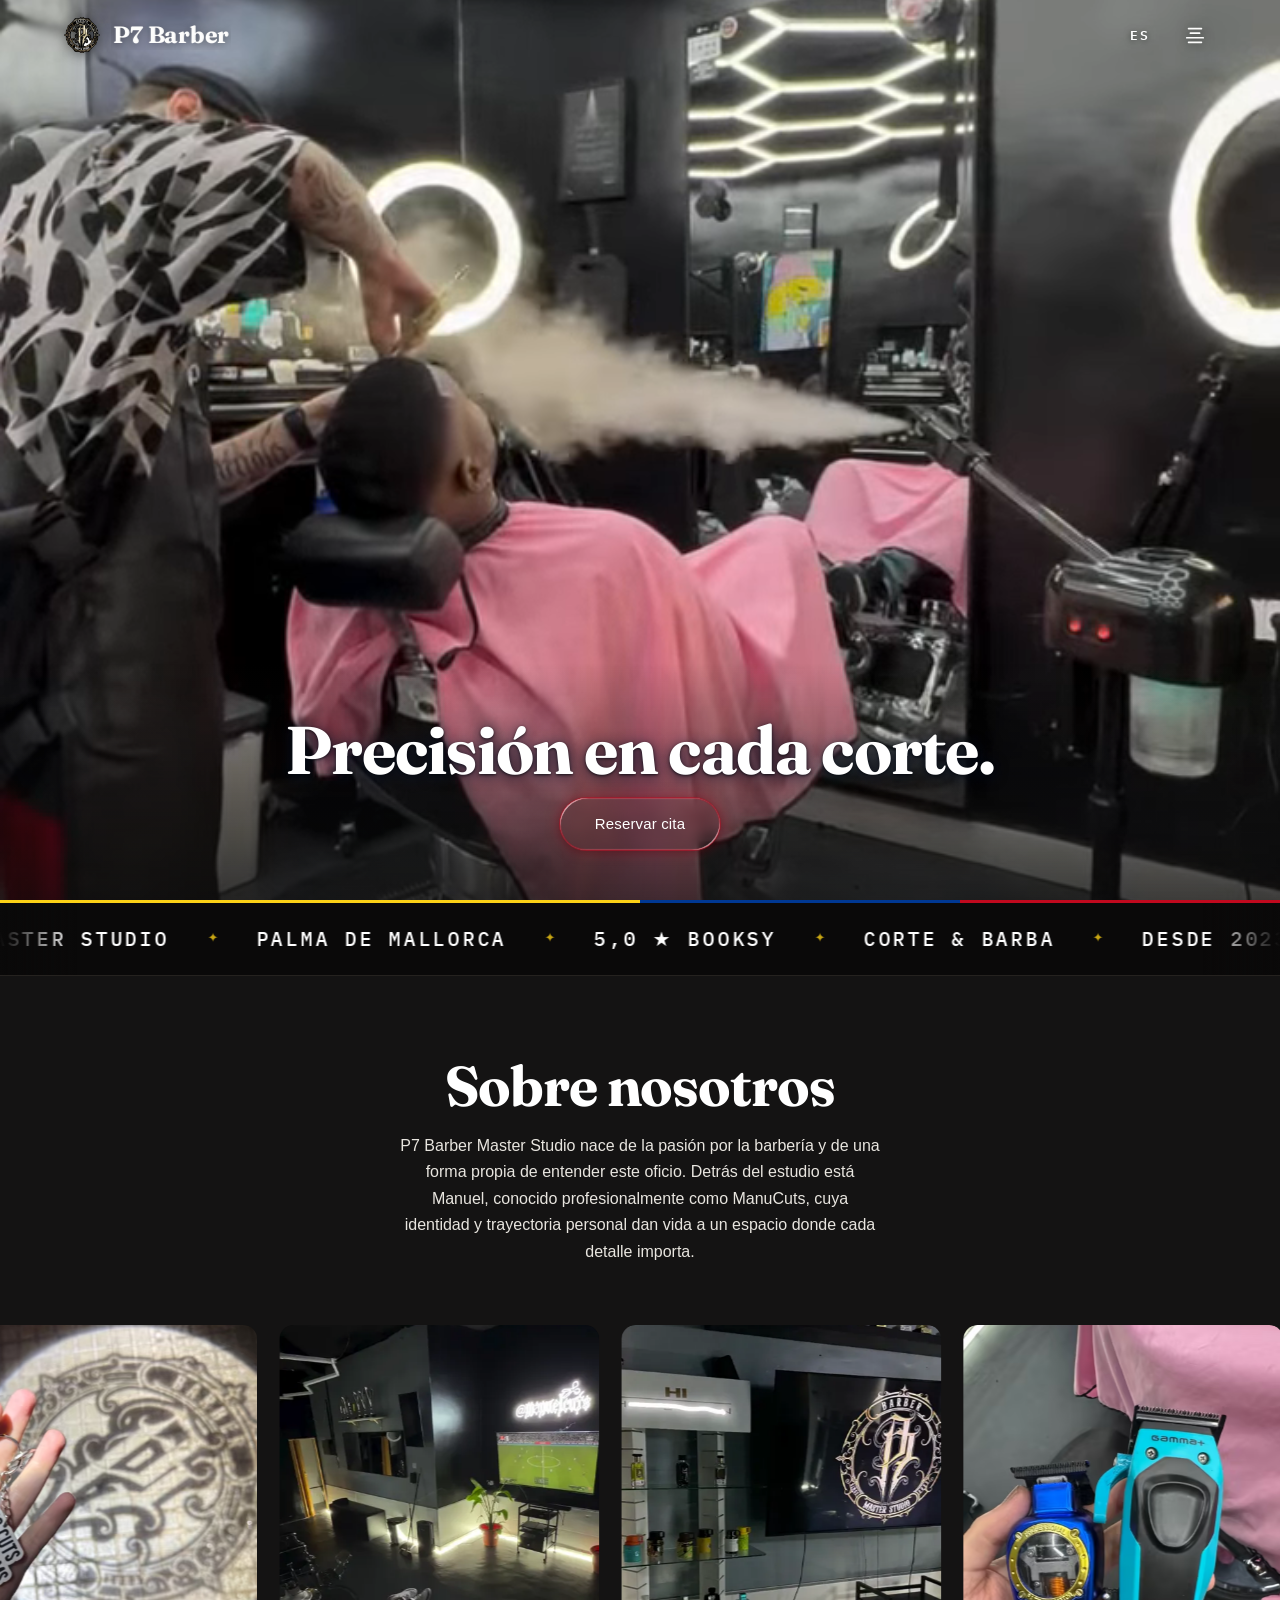
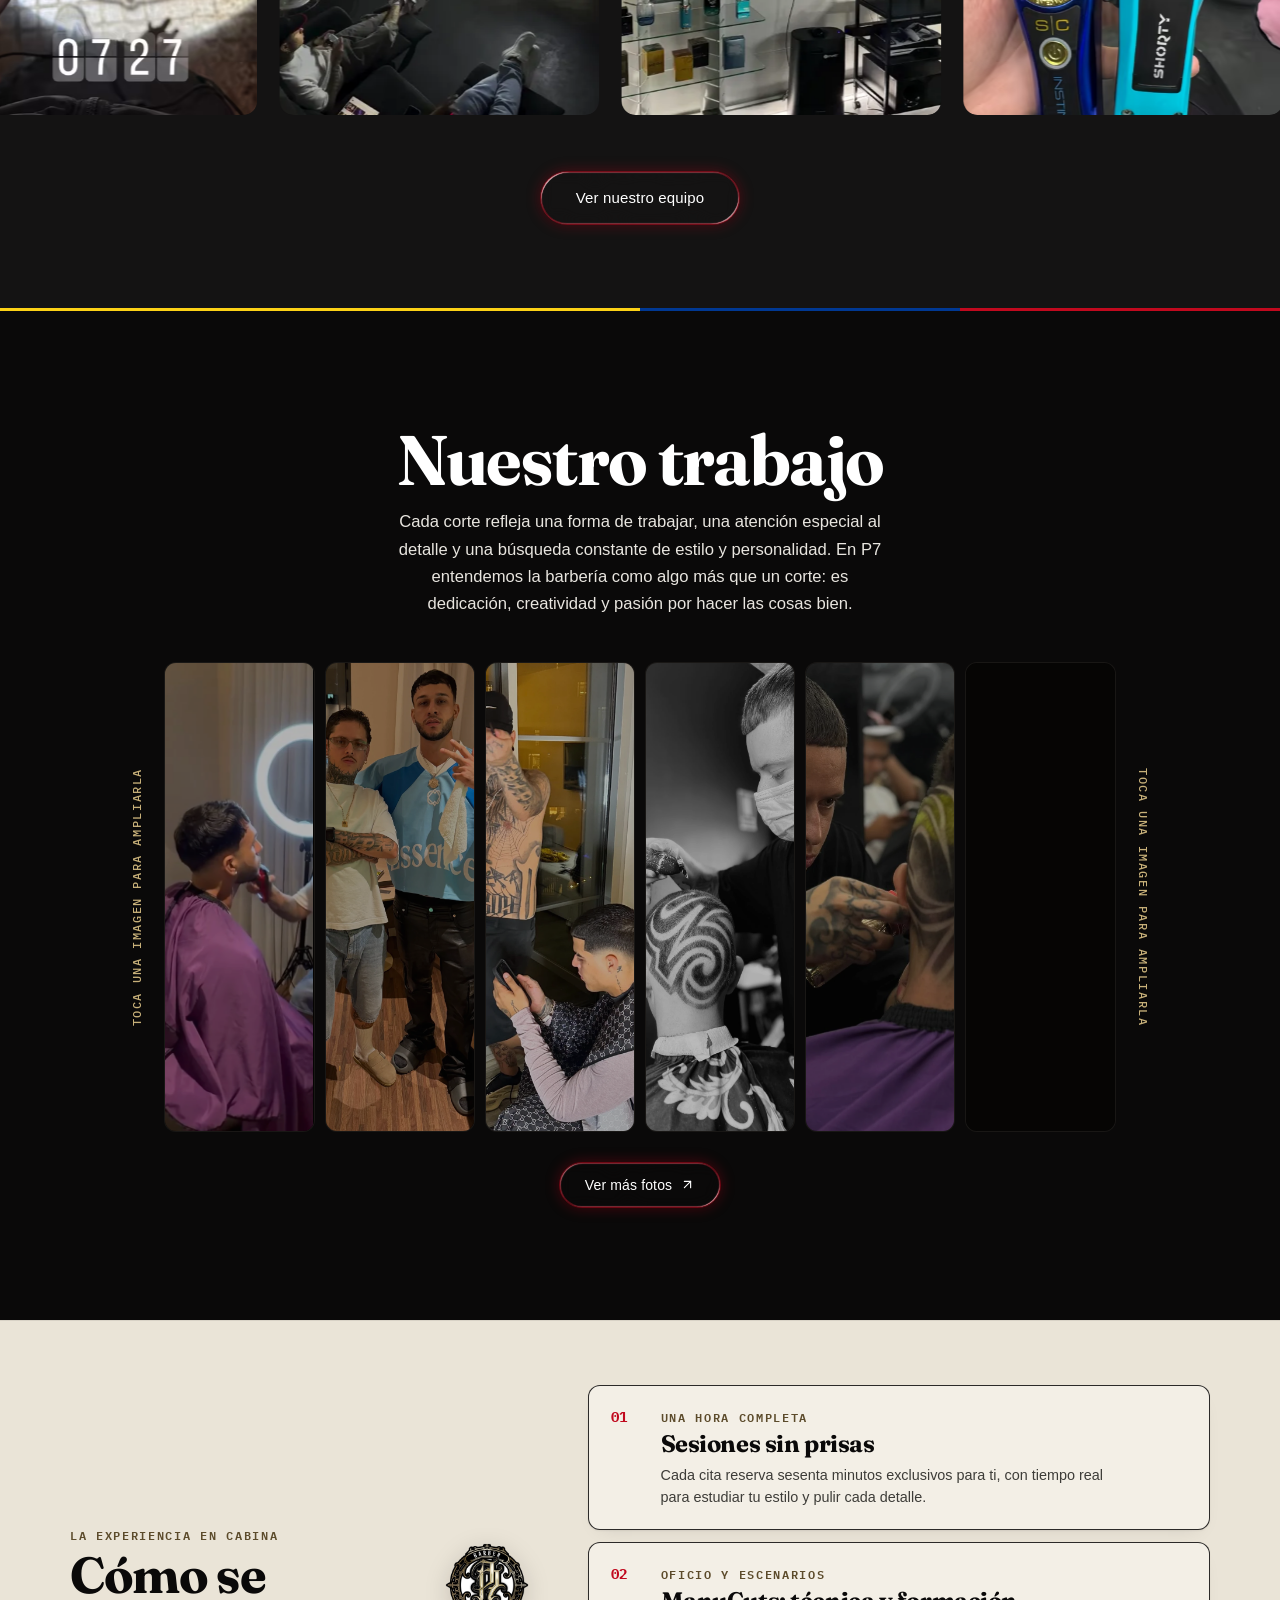
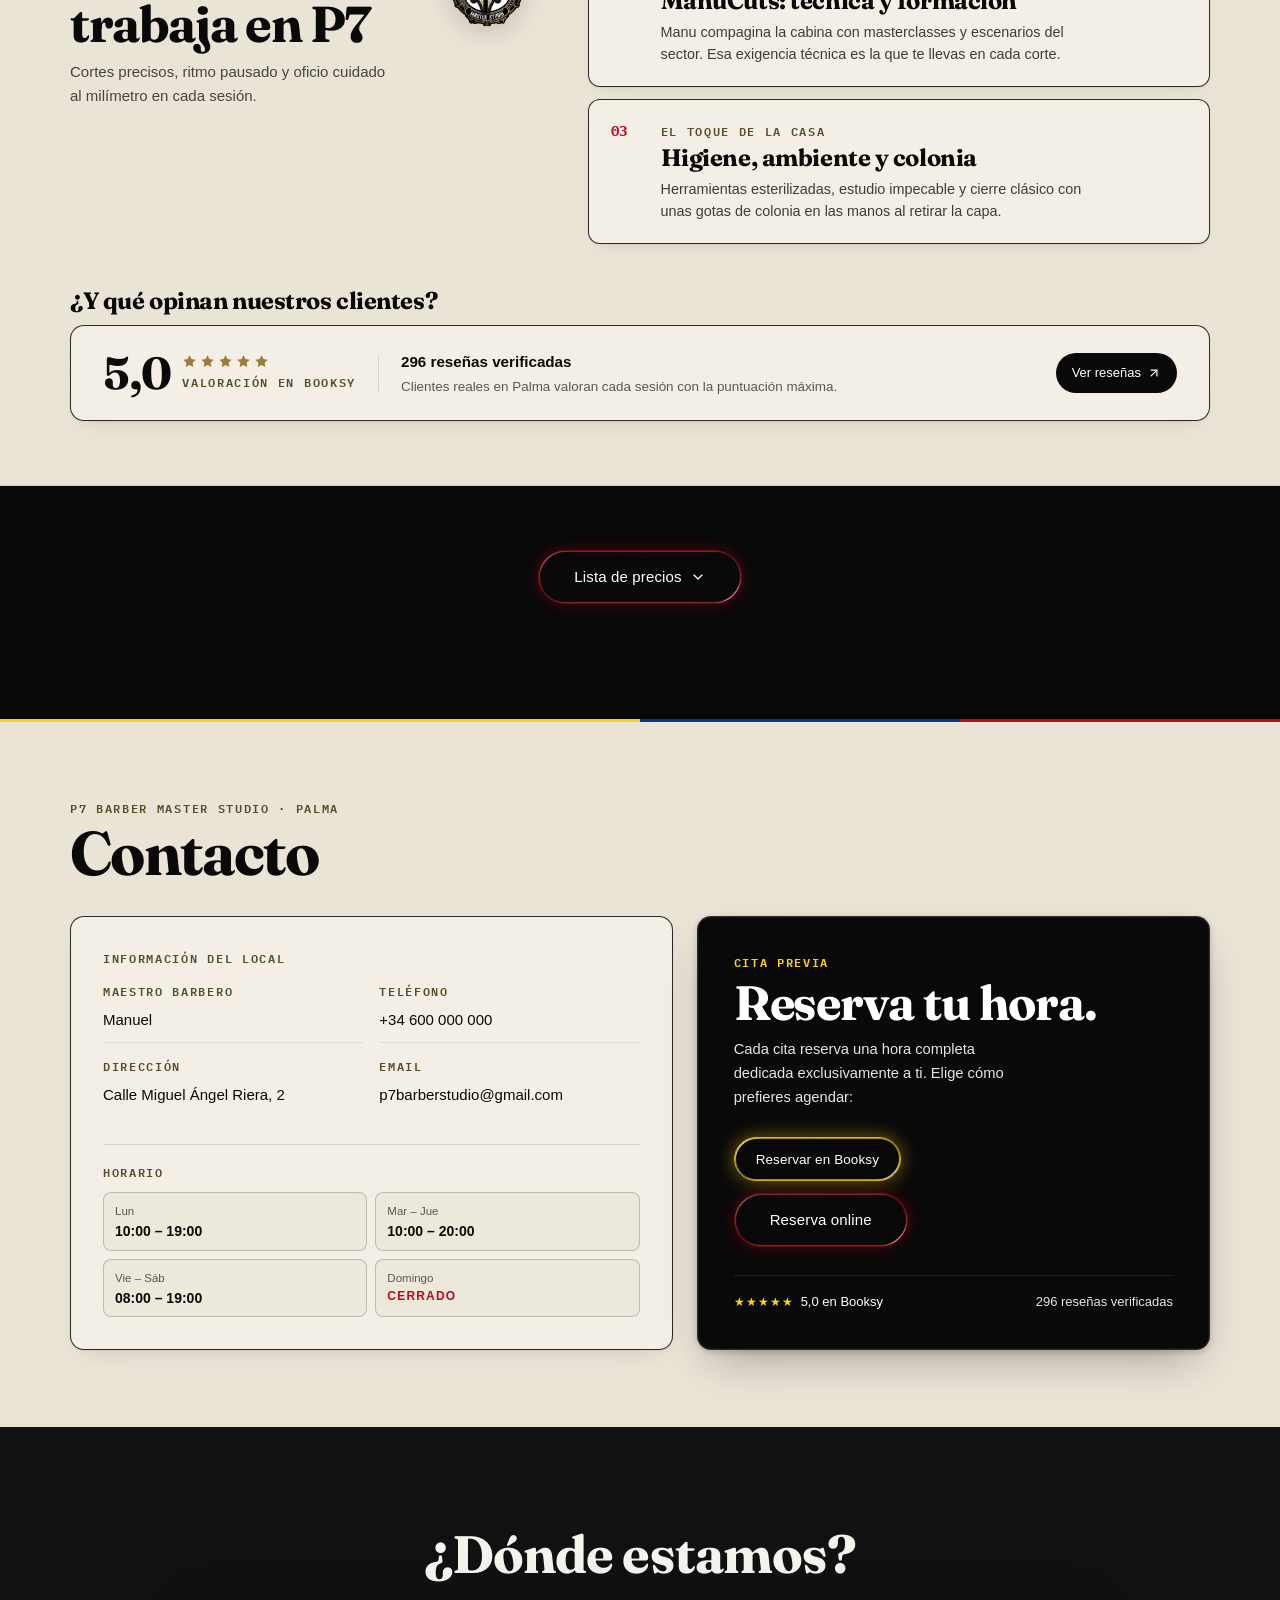
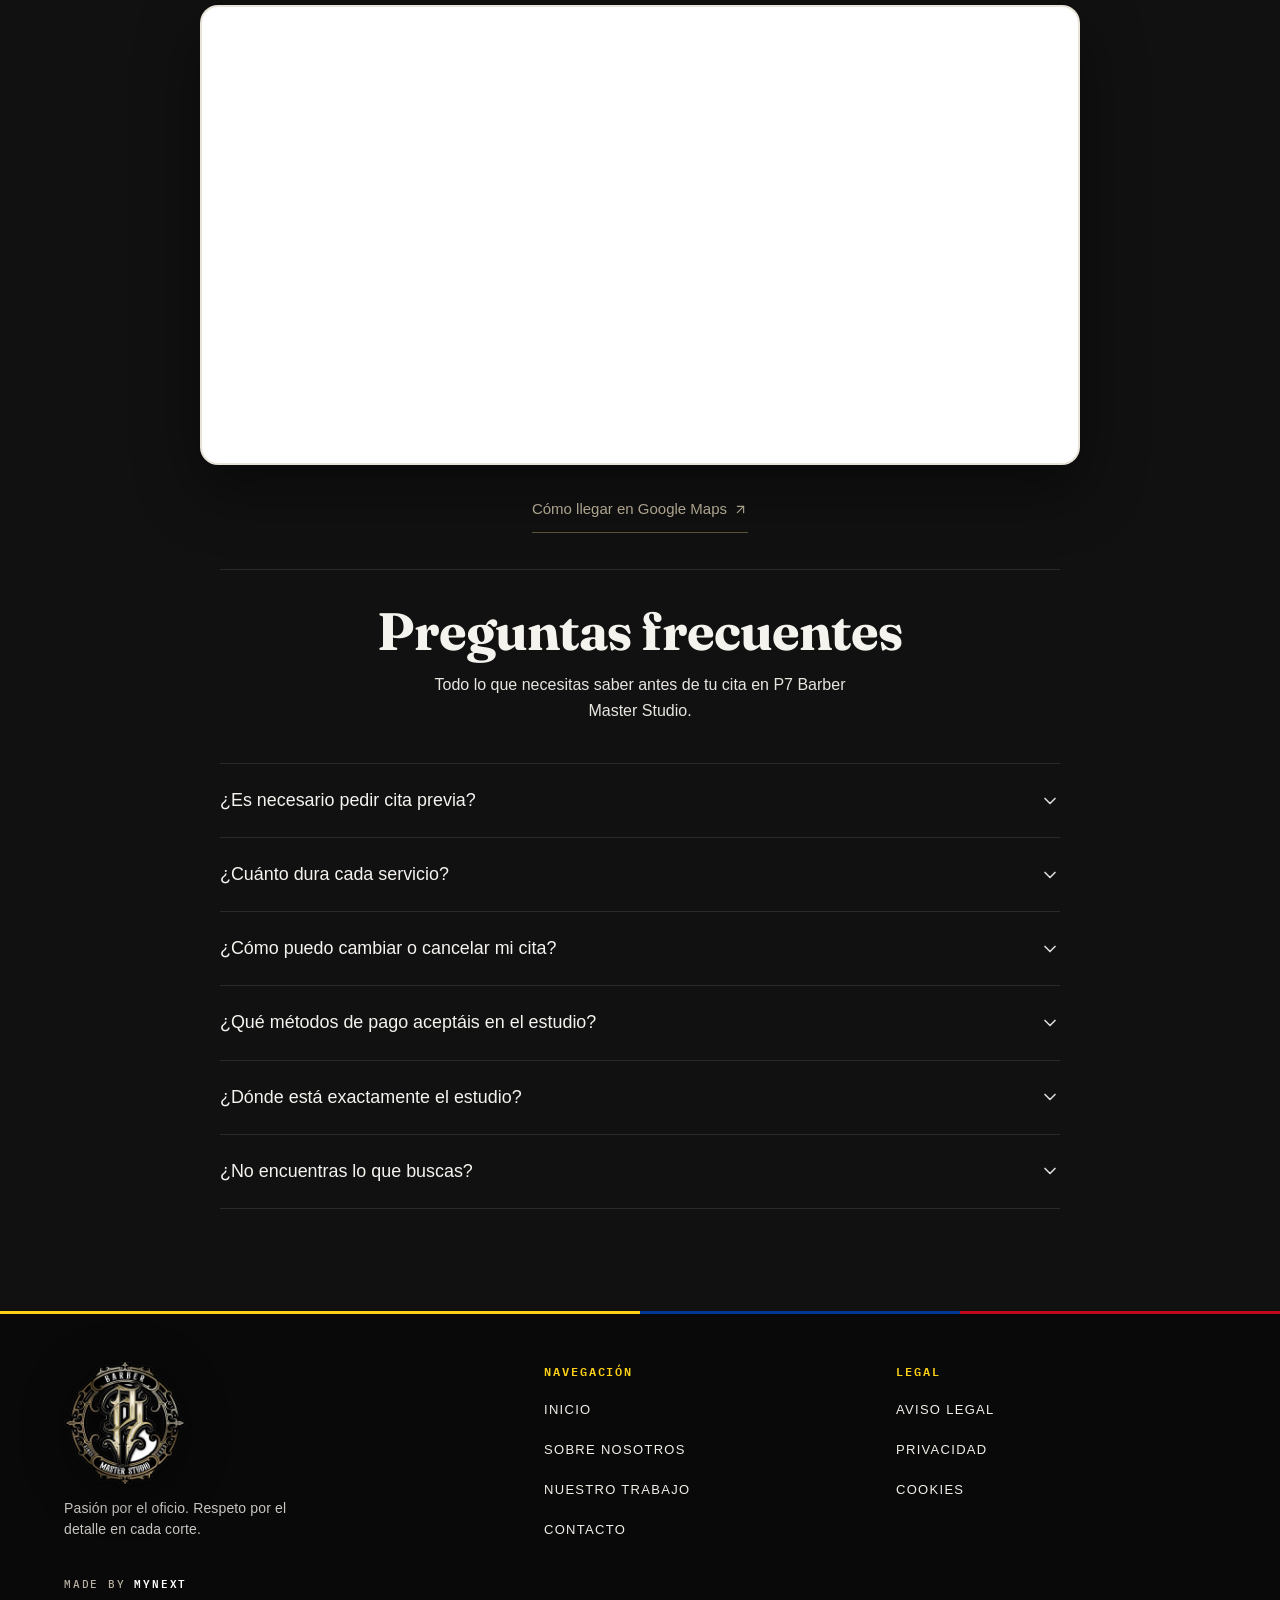
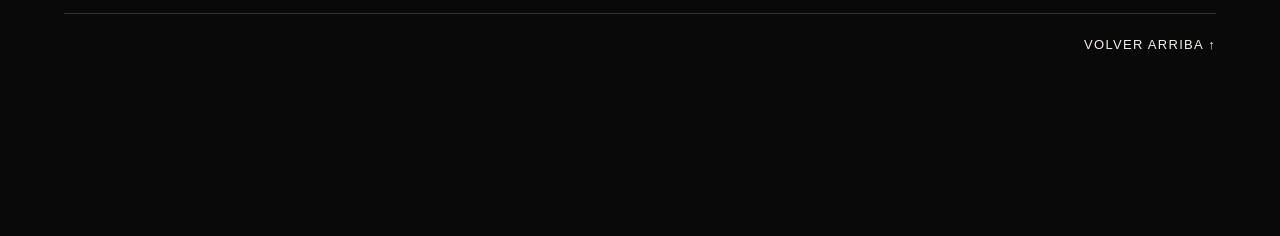
==== commit addfffc7: "fix(hero): blindaje autoplay continuo en Safari iOS y lazy-play de videos secundarios" ====
--- a/index.html
+++ b/index.html
@@ -339,11 +339,14 @@
       loop
       muted
       playsinline
+      webkit-playsinline
+      disablepictureinpicture
+      disableremoteplayback
       preload="auto"
       width="720"
       height="1280"
       aria-hidden="true"
-      poster="./assets/video/hero-poster.avif"
+      poster="./assets/video/hero-poster.jpg"
     >
       <!-- Vídeo vertical 9:16 activo también en desktop hasta disponer de versión 16:9 (MP4 primero para decodificación instantánea en Safari) -->
       <source src="./assets/video/hero-9x16.mp4" type="video/mp4">
@@ -513,11 +516,14 @@
             >
               <video
                 class="galeria-card-video"
-                autoplay
                 loop
                 muted
                 playsinline
-                preload="metadata"
+                webkit-playsinline
+                disablepictureinpicture
+                disableremoteplayback
+                preload="none"
+                data-lazy-video
                 poster="./assets/video/galeria1/g1-clip-01-poster.webp"
                 aria-hidden="true"
               >
@@ -539,11 +545,14 @@
             >
               <video
                 class="galeria-card-video"
-                autoplay
                 loop
                 muted
                 playsinline
-                preload="metadata"
+                webkit-playsinline
+                disablepictureinpicture
+                disableremoteplayback
+                preload="none"
+                data-lazy-video
                 poster="./assets/video/galeria1/g1-clip-04-poster.webp"
                 aria-hidden="true"
               >
@@ -606,11 +615,14 @@
             >
               <video
                 class="galeria-card-video"
-                autoplay
                 loop
                 muted
                 playsinline
-                preload="metadata"
+                webkit-playsinline
+                disablepictureinpicture
+                disableremoteplayback
+                preload="none"
+                data-lazy-video
                 poster="./assets/video/galeria1/g1-clip-02-poster.webp"
                 aria-hidden="true"
               >
@@ -632,11 +644,14 @@
             >
               <video
                 class="galeria-card-video"
-                autoplay
                 loop
                 muted
                 playsinline
-                preload="metadata"
+                webkit-playsinline
+                disablepictureinpicture
+                disableremoteplayback
+                preload="none"
+                data-lazy-video
                 poster="./assets/video/galeria1/g1-clip-03-poster.webp"
                 aria-hidden="true"
               >
@@ -671,7 +686,7 @@
               data-lightbox-cat="Clip en bucle"
               data-i18n-attr="data-lightbox-title:about.g1.t2;data-lightbox-cat:about.g1.catClip"
             >
-              <video class="galeria-card-video" autoplay loop muted playsinline preload="metadata" poster="./assets/video/galeria1/g1-clip-01-poster.webp">
+              <video class="galeria-card-video" loop muted playsinline webkit-playsinline disablepictureinpicture disableremoteplayback preload="none" data-lazy-video poster="./assets/video/galeria1/g1-clip-01-poster.webp">
                 <source src="./assets/video/galeria1/g1-clip-01.mp4" type="video/mp4" />
               </video>
             </div>
@@ -685,7 +700,7 @@
               data-lightbox-cat="Clip en bucle"
               data-i18n-attr="data-lightbox-title:about.g1.t3;data-lightbox-cat:about.g1.catClip"
             >
-              <video class="galeria-card-video" autoplay loop muted playsinline preload="metadata" poster="./assets/video/galeria1/g1-clip-04-poster.webp">
+              <video class="galeria-card-video" loop muted playsinline webkit-playsinline disablepictureinpicture disableremoteplayback preload="none" data-lazy-video poster="./assets/video/galeria1/g1-clip-04-poster.webp">
                 <source src="./assets/video/galeria1/g1-clip-04.mp4" type="video/mp4" />
               </video>
             </div>
@@ -714,7 +729,7 @@
               data-lightbox-cat="Clip en bucle"
               data-i18n-attr="data-lightbox-title:about.g1.t5;data-lightbox-cat:about.g1.catClip"
             >
-              <video class="galeria-card-video" autoplay loop muted playsinline preload="metadata" poster="./assets/video/galeria1/g1-clip-02-poster.webp">
+              <video class="galeria-card-video" loop muted playsinline webkit-playsinline disablepictureinpicture disableremoteplayback preload="none" data-lazy-video poster="./assets/video/galeria1/g1-clip-02-poster.webp">
                 <source src="./assets/video/galeria1/g1-clip-02.mp4" type="video/mp4" />
               </video>
             </div>
@@ -728,7 +743,7 @@
               data-lightbox-cat="Clip en bucle"
               data-i18n-attr="data-lightbox-title:about.g1.t6;data-lightbox-cat:about.g1.catClip"
             >
-              <video class="galeria-card-video" autoplay loop muted playsinline preload="metadata" poster="./assets/video/galeria1/g1-clip-03-poster.webp">
+              <video class="galeria-card-video" loop muted playsinline webkit-playsinline disablepictureinpicture disableremoteplayback preload="none" data-lazy-video poster="./assets/video/galeria1/g1-clip-03-poster.webp">
                 <source src="./assets/video/galeria1/g1-clip-03.mp4" type="video/mp4" />
               </video>
             </div>
@@ -839,11 +854,14 @@
         >
           <video
             class="exp-video"
-            autoplay
             muted
             loop
             playsinline
-            preload="metadata"
+            webkit-playsinline
+            disablepictureinpicture
+            disableremoteplayback
+            preload="none"
+            data-lazy-video
             poster="./assets/media/galeria-2/sesion-lyano-poster.webp"
           >
             <source src="./assets/media/galeria-2/sesion-lyano.mp4" type="video/mp4" />
@@ -1791,7 +1809,7 @@
     </svg>
   </button>
   <img id="lightbox-image" class="lightbox-img" src="" alt="" hidden>
-  <video id="lightbox-video" class="lightbox-img" autoplay loop muted playsinline hidden></video>
+  <video id="lightbox-video" class="lightbox-img" loop muted playsinline webkit-playsinline preload="none" hidden></video>
 </dialog>
 
 <!-- Modal Legal (<dialog> nativo) -->
@@ -1817,7 +1835,7 @@
 <script defer src="./assets/js/cinta.js?v=20261121"></script>
 <script defer src="./assets/js/footer.js?v=20261121"></script>
 <script defer src="./assets/js/sobre-carousel.js?v=20261122j"></script>
-<script defer src="./assets/js/site.js?v=20261123g"></script>
+<script defer src="./assets/js/site.js?v=20261123h"></script>
 <script defer src="./assets/js/trabajo.js?v=20261123d"></script>
 <script defer src="./assets/js/contacto.js?v=20261123d"></script>
 </body>
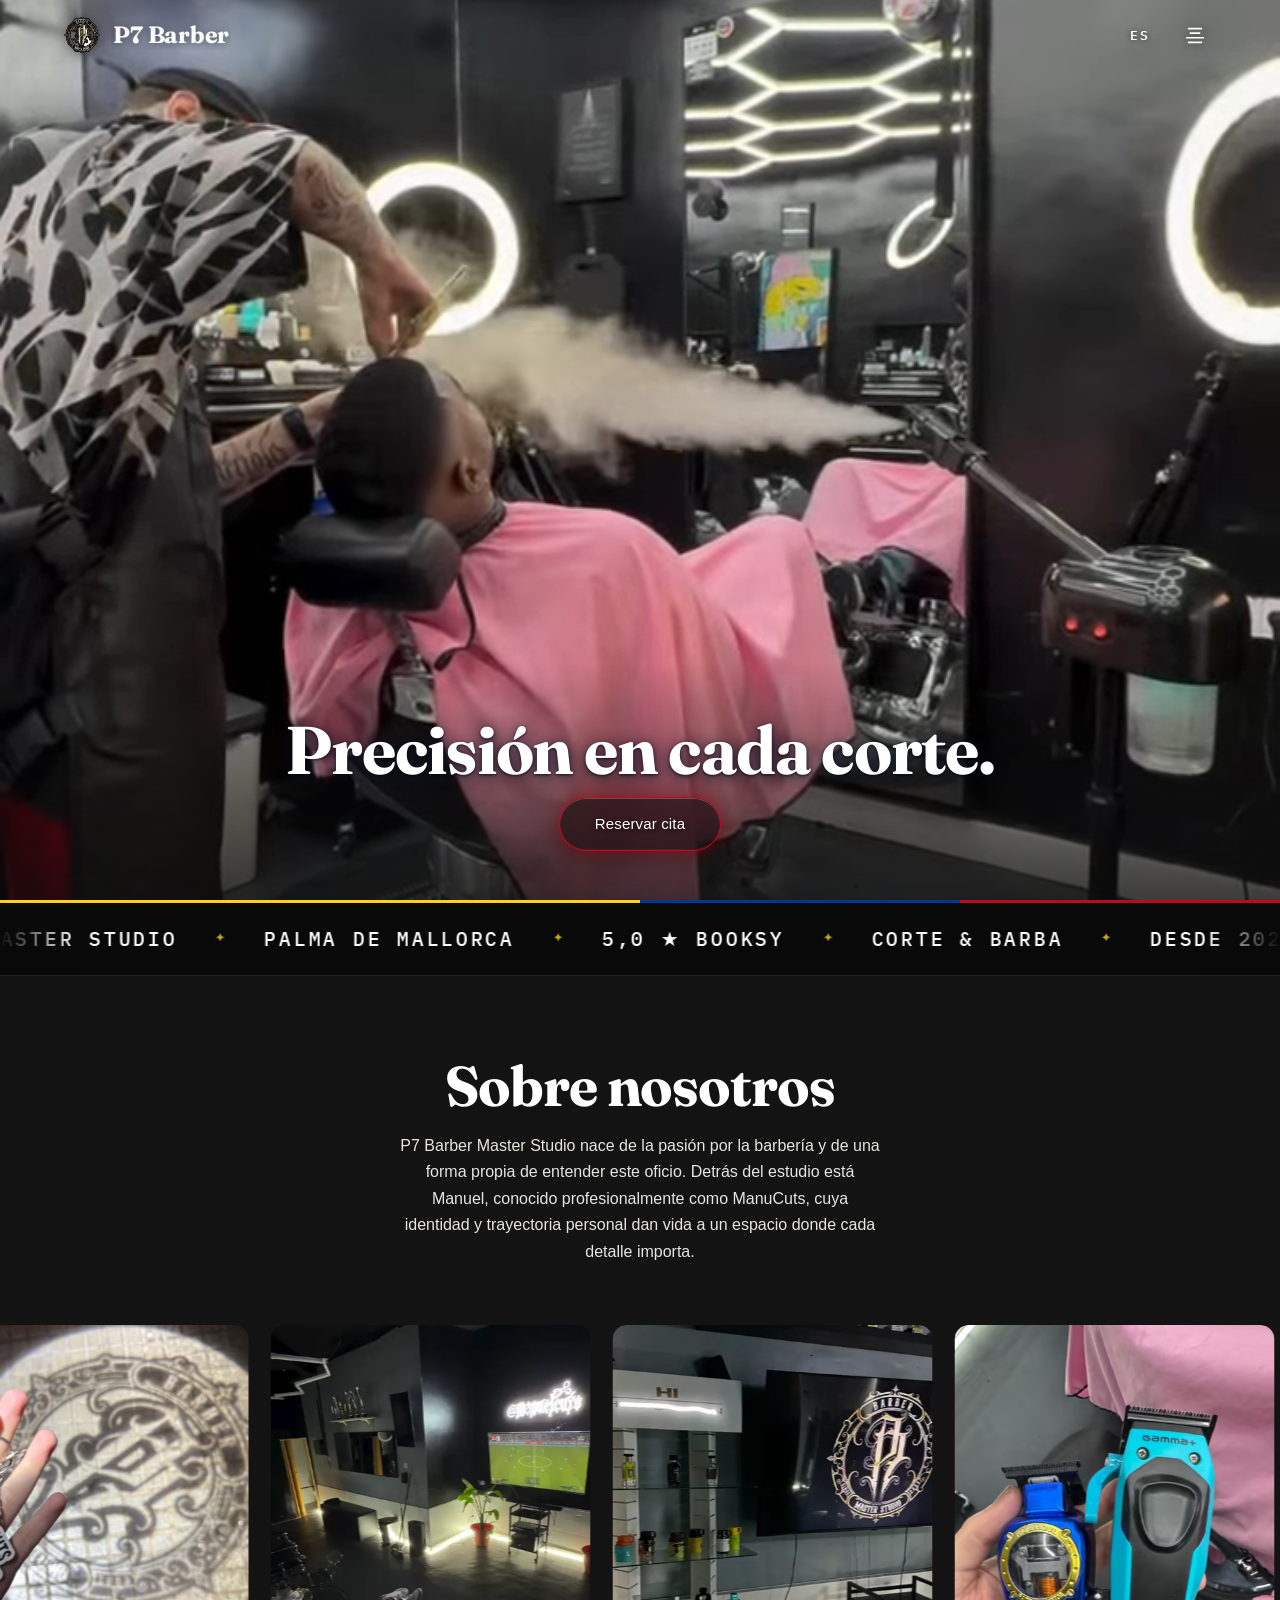
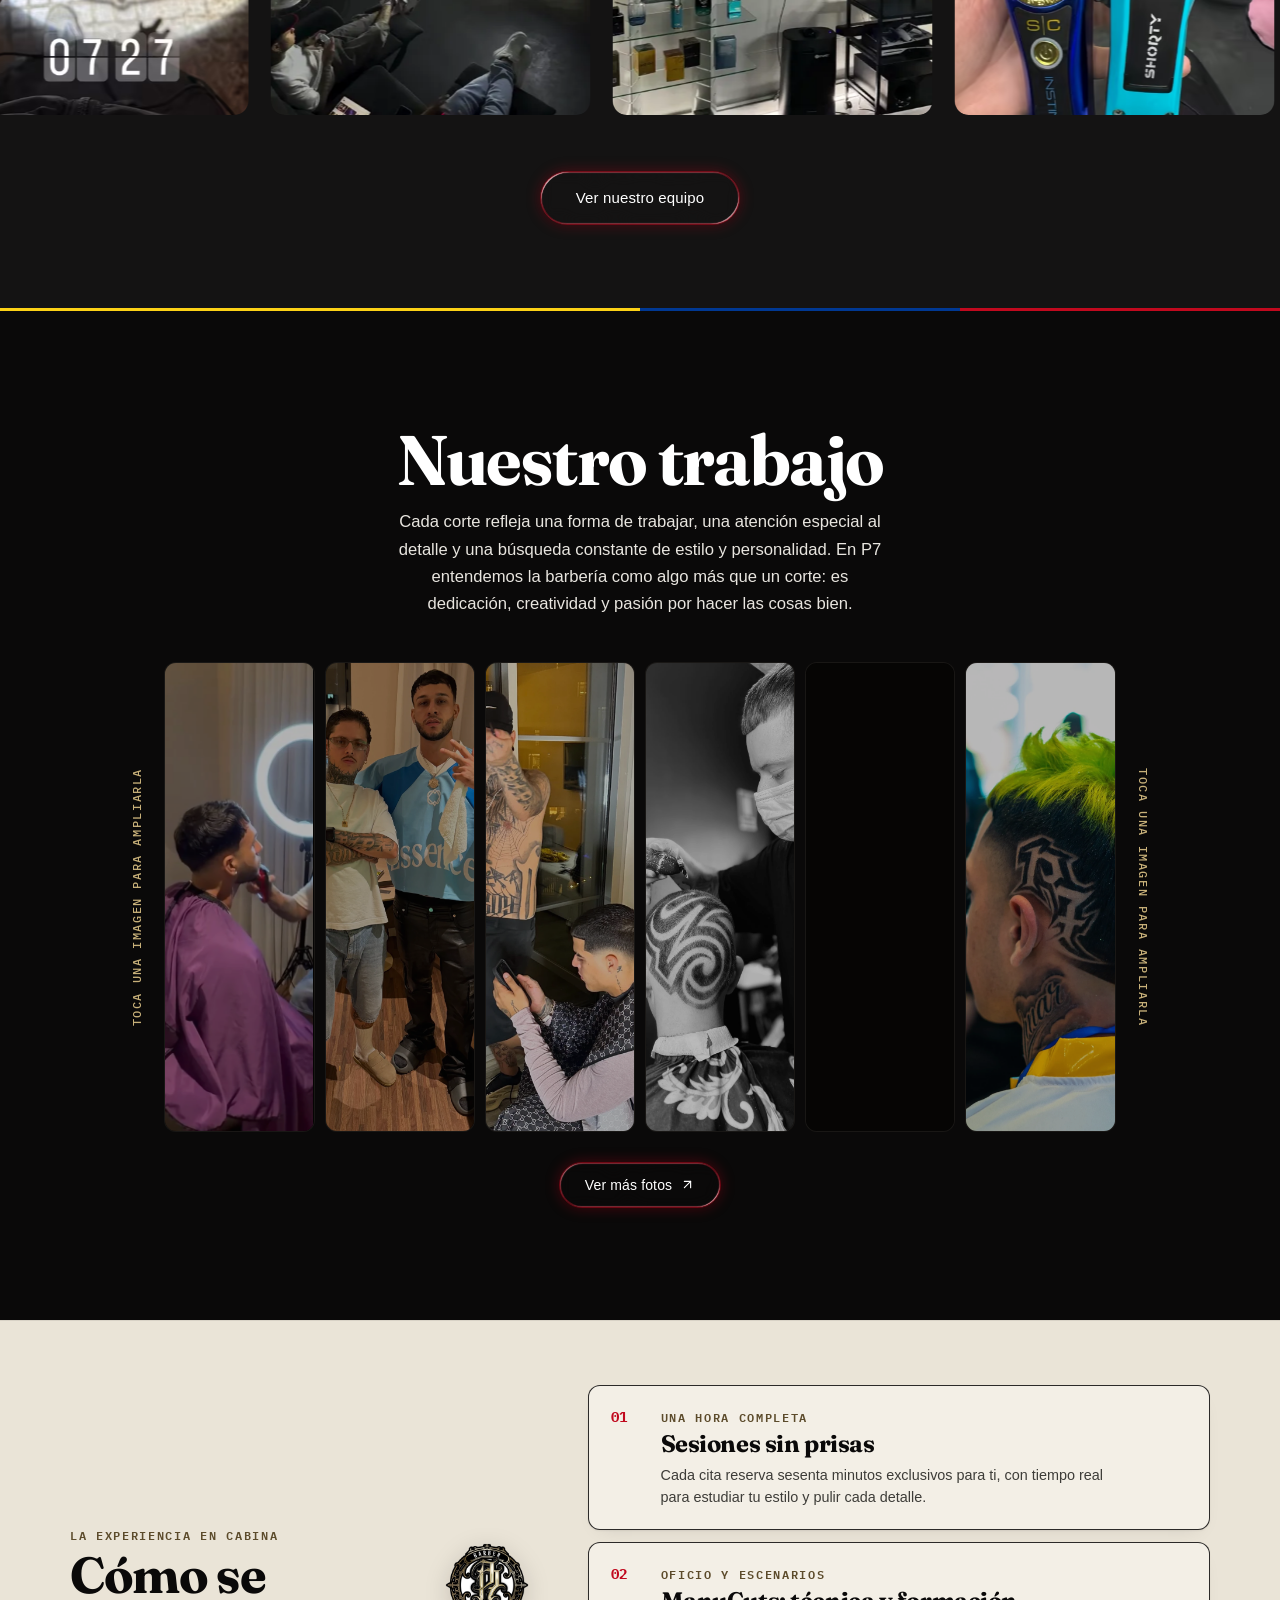
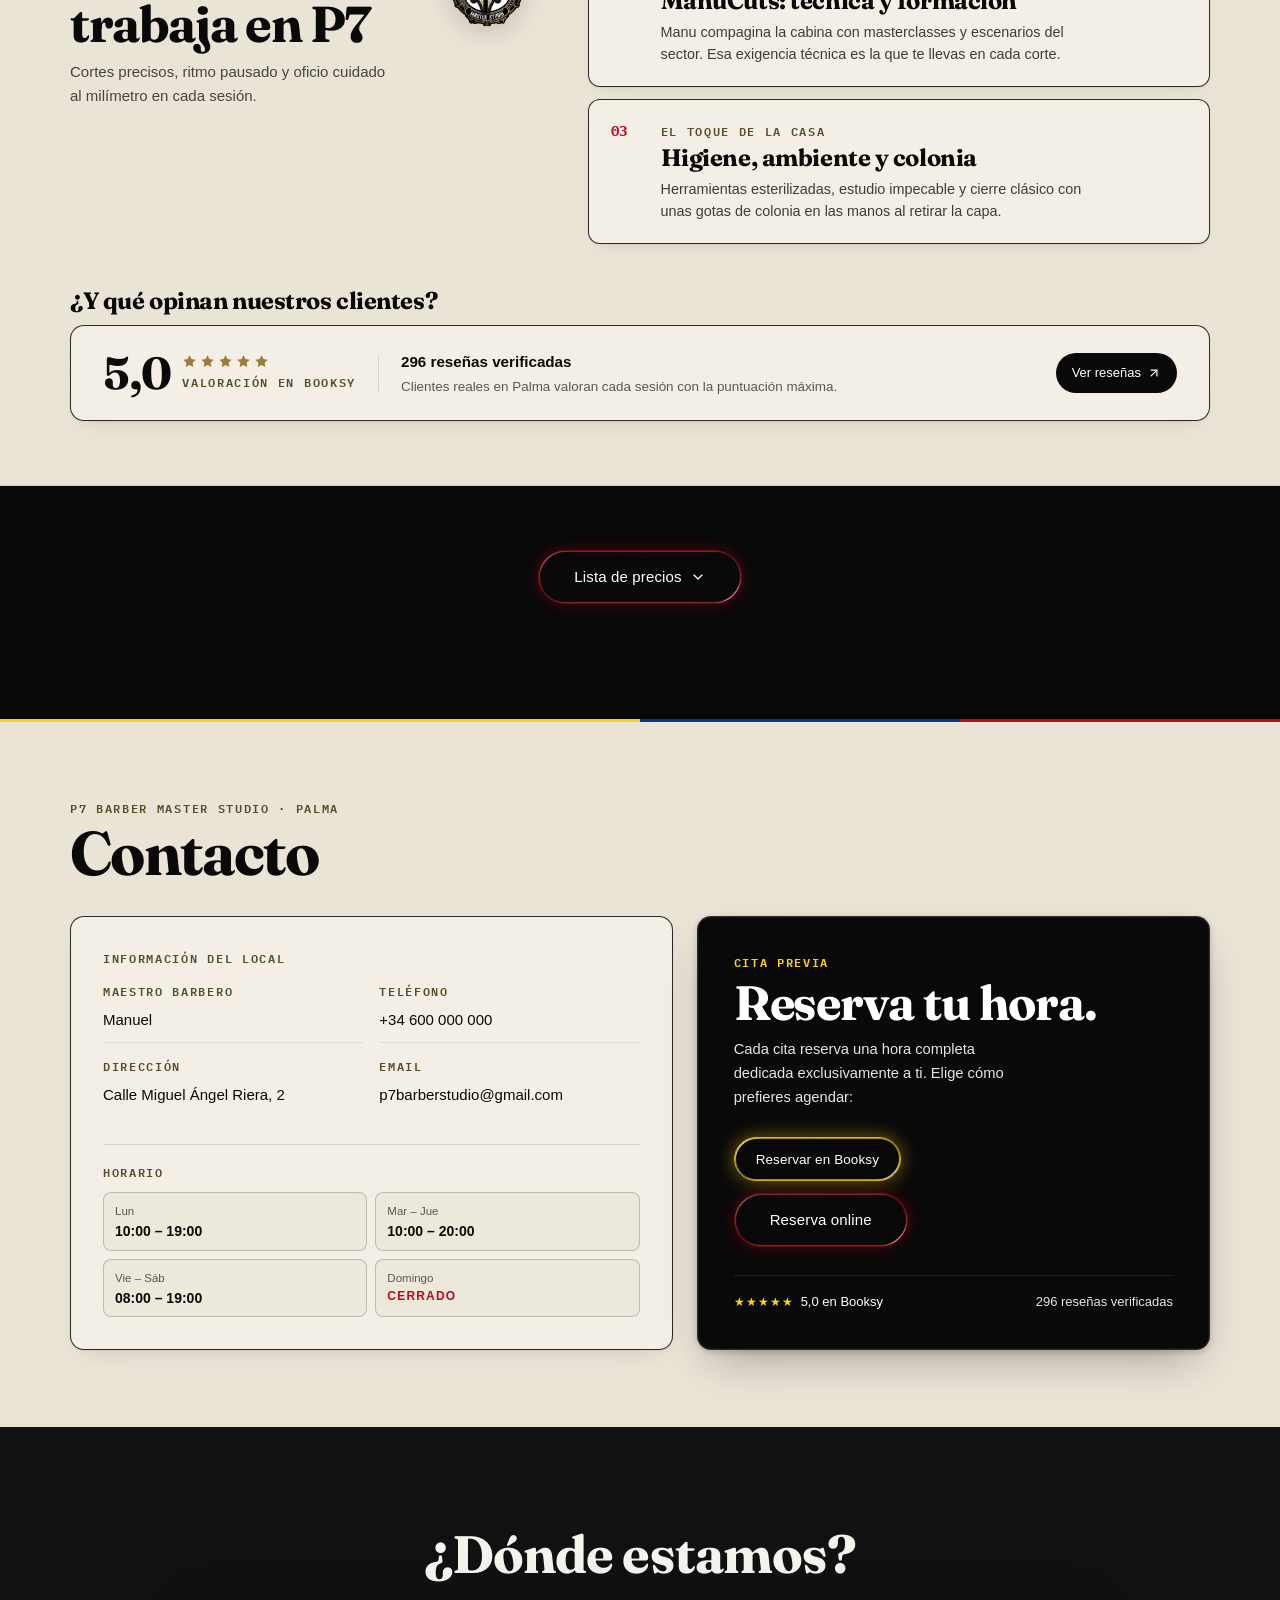
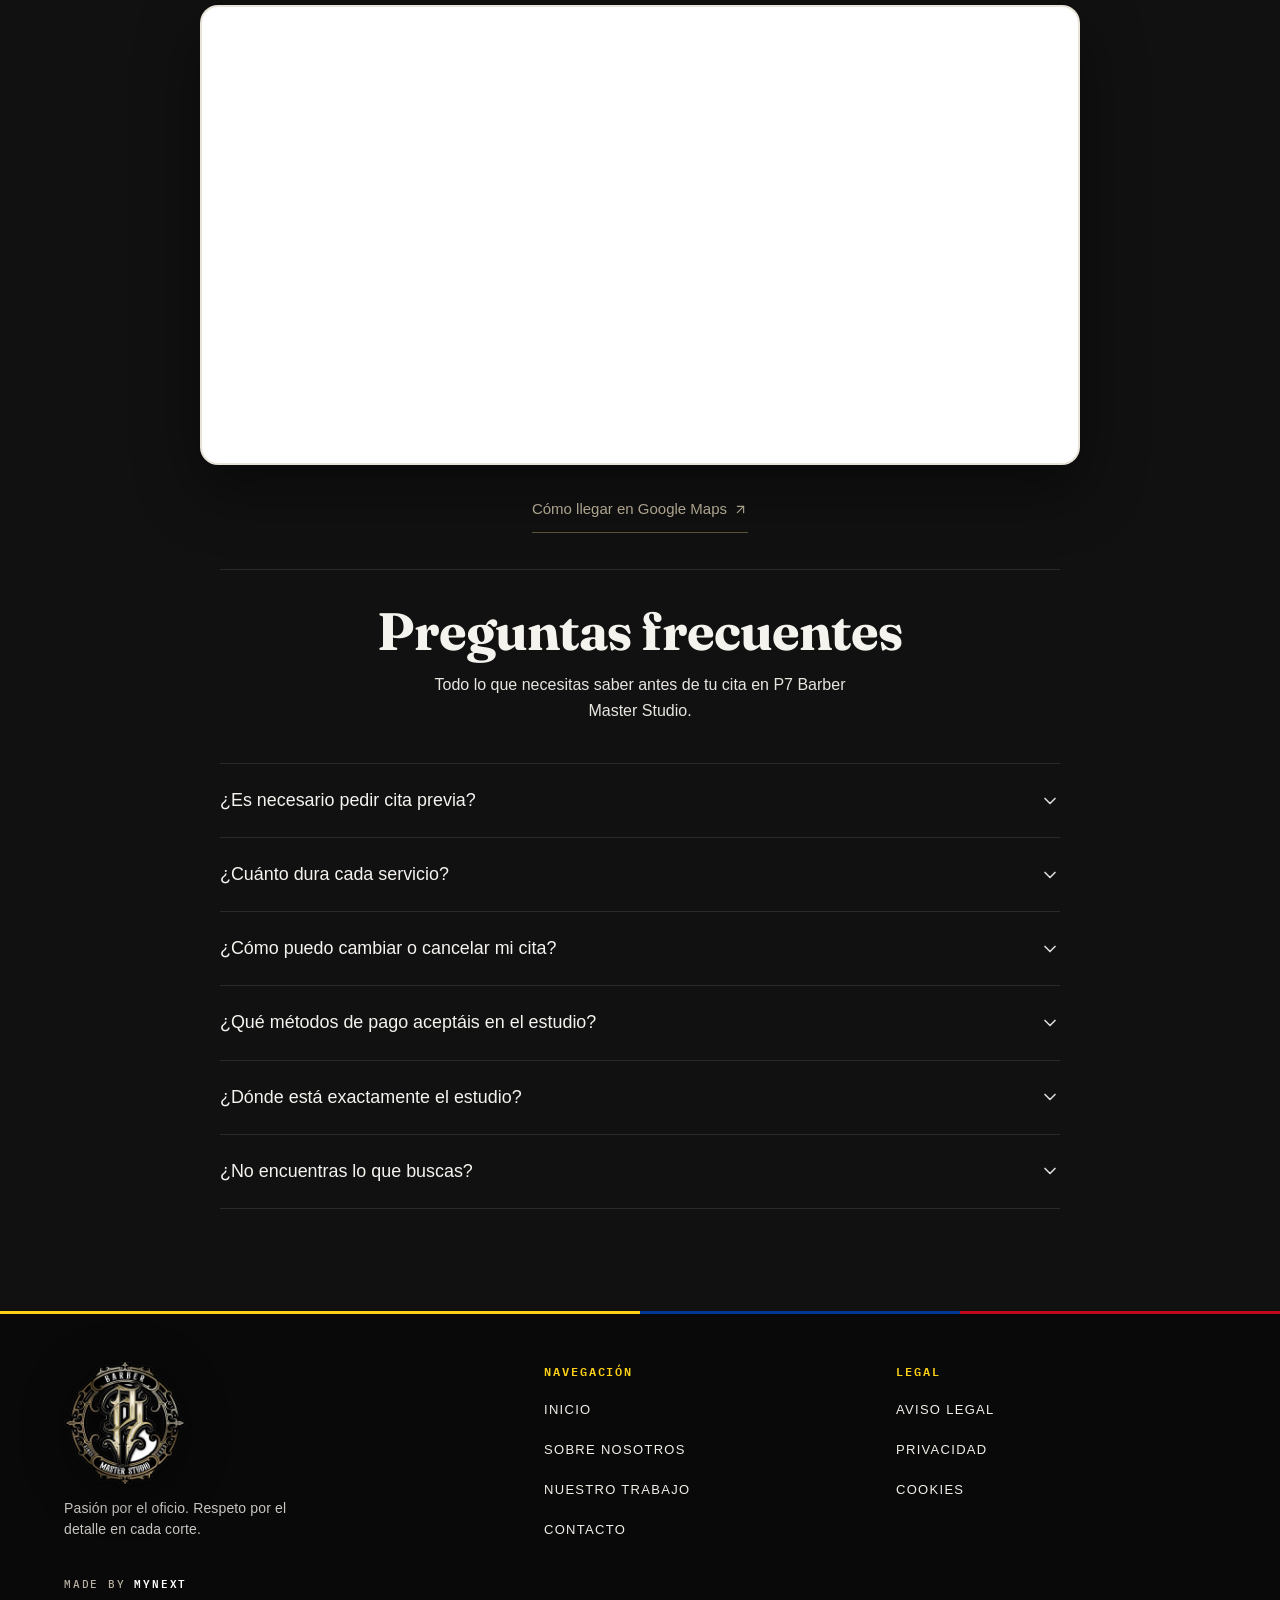
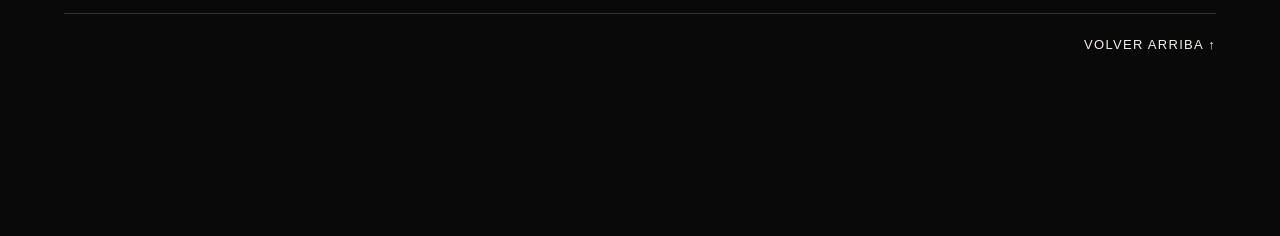
==== commit c441468f: "style(hero): boton cita en Cristal Ahumado Oscuro y borde Rojo Colombia solido #C1091E" ====
--- a/index.html
+++ b/index.html
@@ -33,7 +33,7 @@
   <link rel="stylesheet" href="https://api.fontshare.com/v2/css?f[]=switzer@400,500,600,700&display=swap">
 
   <!-- Hojas de estilo -->
-  <link rel="stylesheet" href="./assets/css/site.css?v=20261123g">
+  <link rel="stylesheet" href="./assets/css/site.css?v=20261123h">
   <link rel="stylesheet" href="./assets/css/sections.css?v=20261123e">
   <link rel="stylesheet" href="./assets/css/header.css?v=20261123j">
   <link rel="stylesheet" href="./assets/css/cinta.css?v=20261123e">
--- a/assets/css/site.css
+++ b/assets/css/site.css
@@ -755,6 +755,36 @@
     rgba(11, 11, 12, 0.42) 55%,
     rgba(11, 11, 12, 0.72) 100%
   );
+}
+
+.hero-bottom-overlay .liquid-glass-btn {
+  color: #FFFFFF;
+  text-shadow: 0 1px 4px rgba(0, 0, 0, 0.55);
+}
+
+.hero-bottom-overlay .liquid-glass-surface {
+  background: rgba(10, 9, 9, 0.56);
+  border: 1.5px solid var(--p7-colombia-red, #C1091E);
+  box-shadow:
+    0 0 18px rgba(var(--p7-colombia-red-rgb, 193, 9, 30), 0.48),
+    0 8px 24px rgba(0, 0, 0, 0.42),
+    inset 0 1px 0 rgba(255, 255, 255, 0.22),
+    inset 0 -1px 0 rgba(var(--p7-colombia-red-rgb, 193, 9, 30), 0.35);
+}
+
+.hero-bottom-overlay .liquid-glass-blur {
+  -webkit-backdrop-filter: blur(14px) saturate(140%);
+  backdrop-filter: url("#container-glass") blur(12px) saturate(140%);
+}
+
+.hero-bottom-overlay .liquid-glass-btn:hover .liquid-glass-surface {
+  background: rgba(10, 9, 9, 0.68);
+  border-color: var(--p7-colombia-red, #C1091E);
+  box-shadow:
+    0 0 26px rgba(var(--p7-colombia-red-rgb, 193, 9, 30), 0.72),
+    0 10px 28px rgba(0, 0, 0, 0.52),
+    inset 0 1px 0 rgba(255, 255, 255, 0.30),
+    inset 0 0 0 0.5px rgba(var(--p7-colombia-red-rgb, 193, 9, 30), 0.65);
 }
 
 @media (max-width: 767px) {
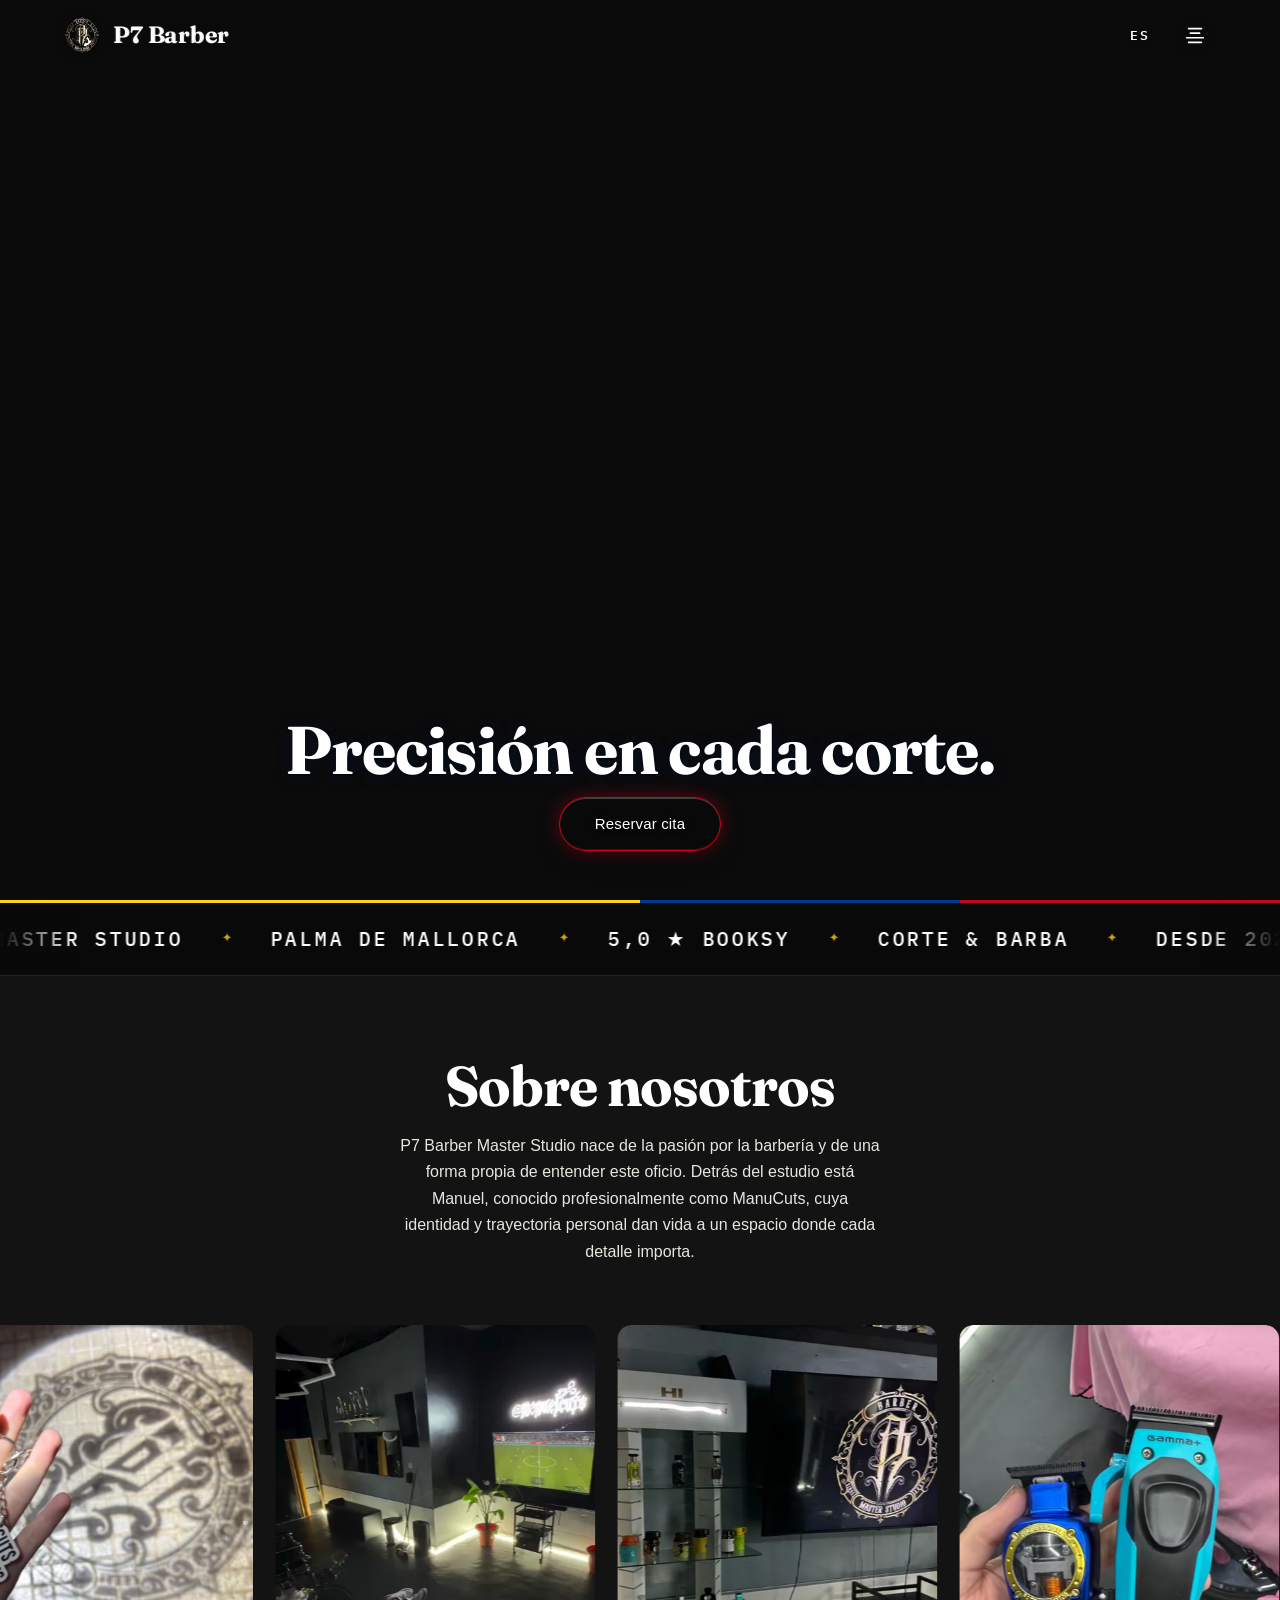
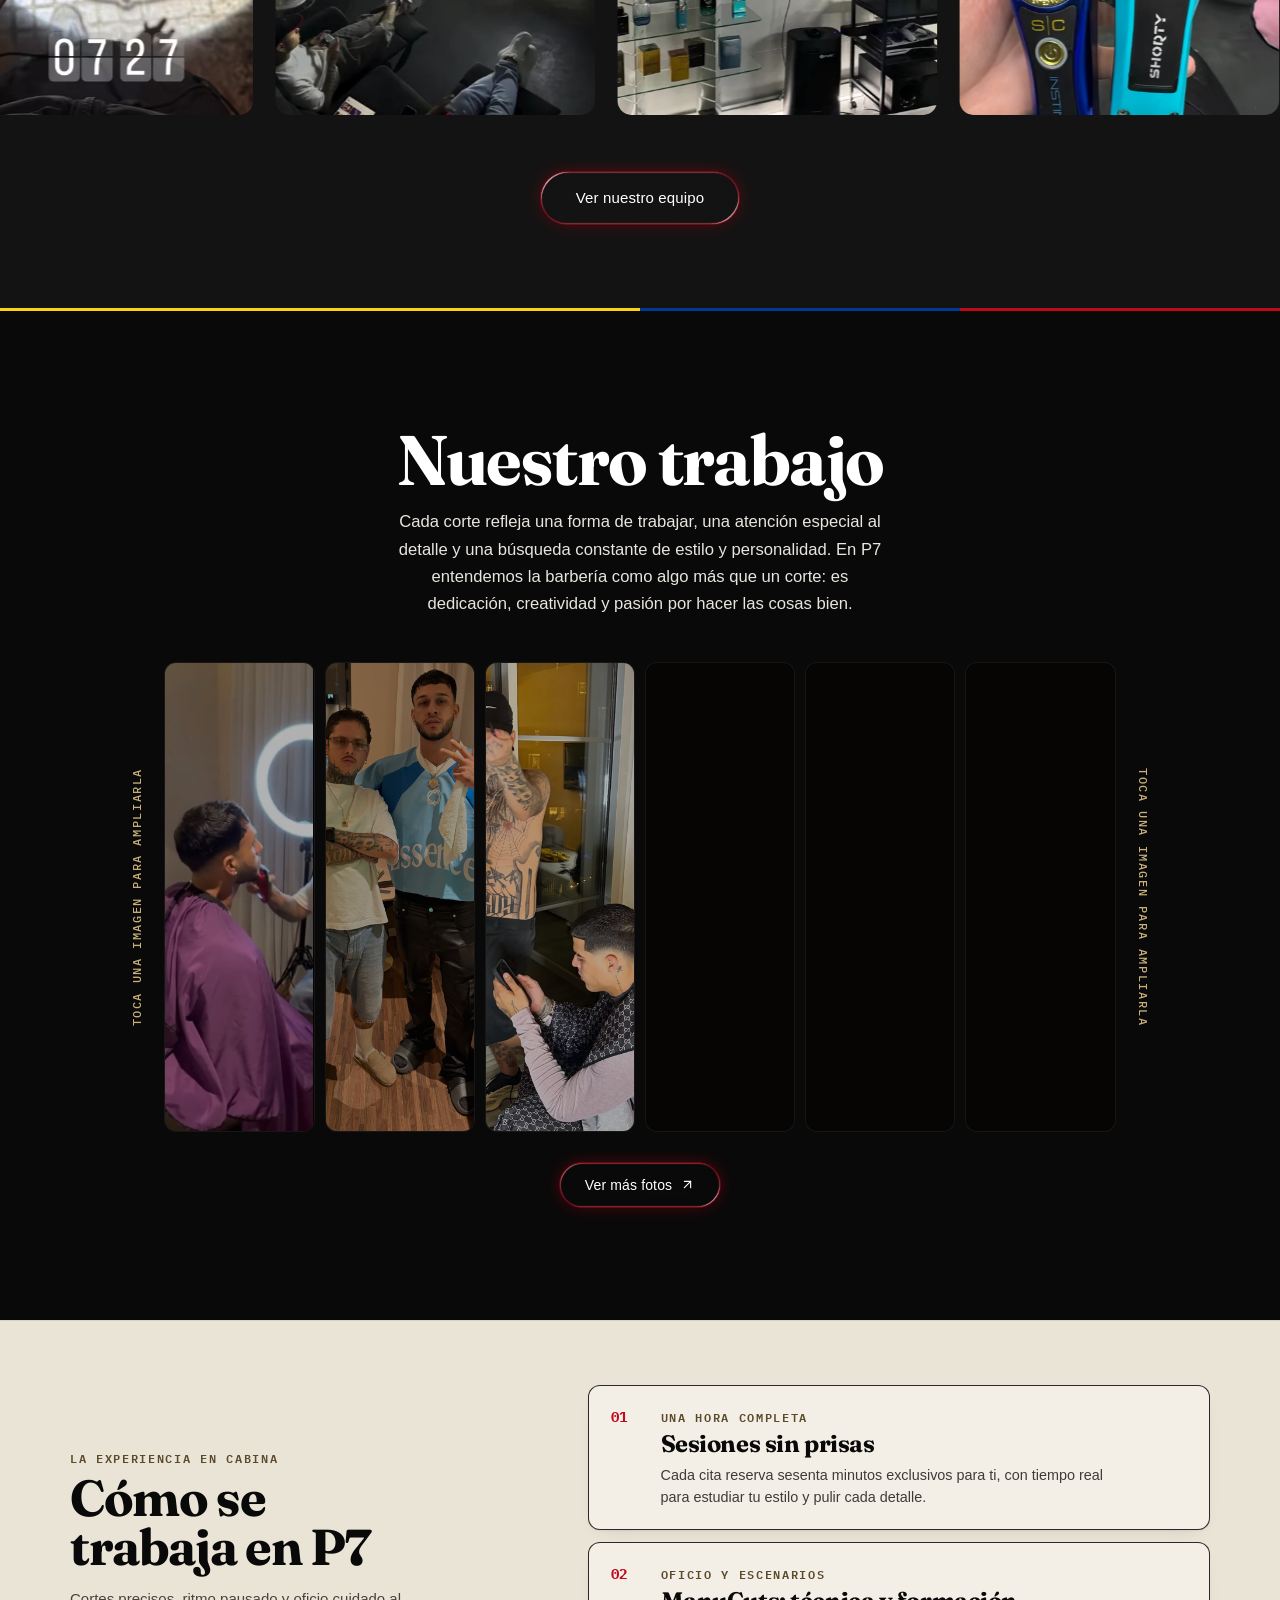
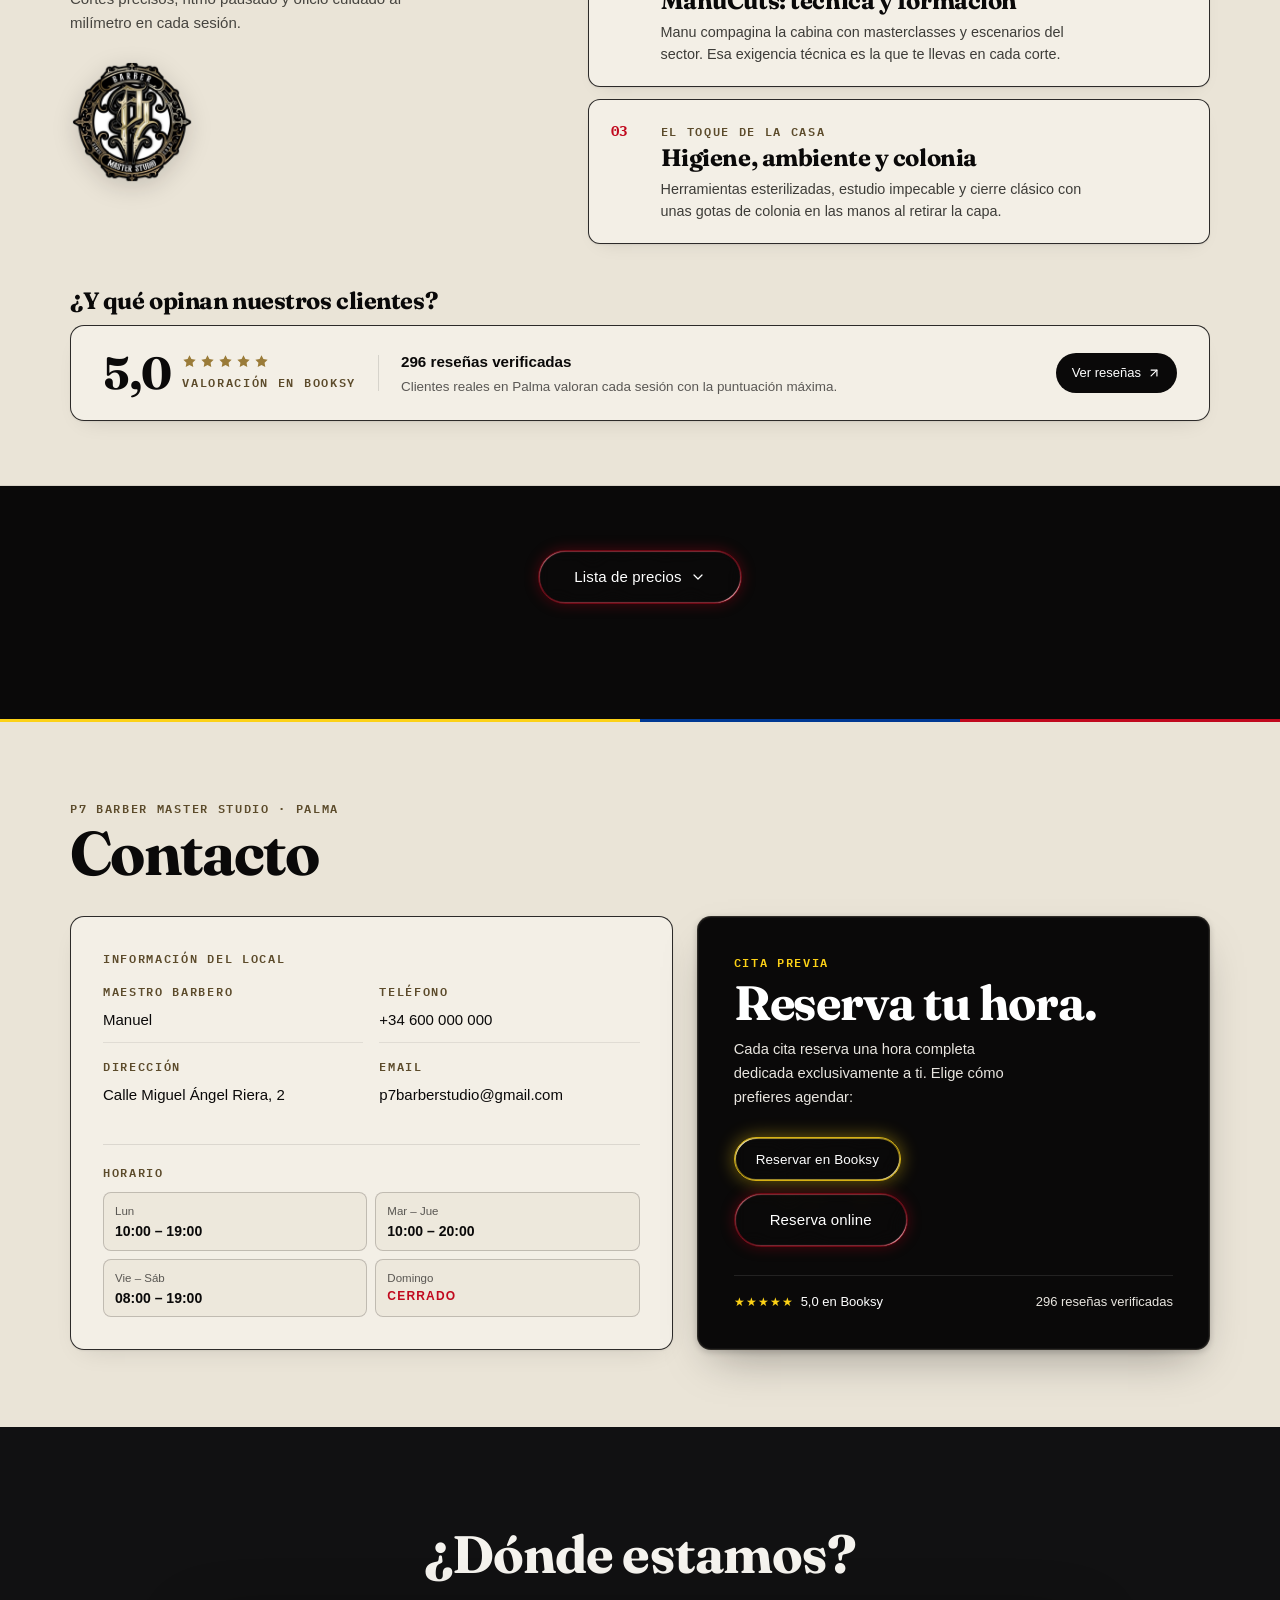
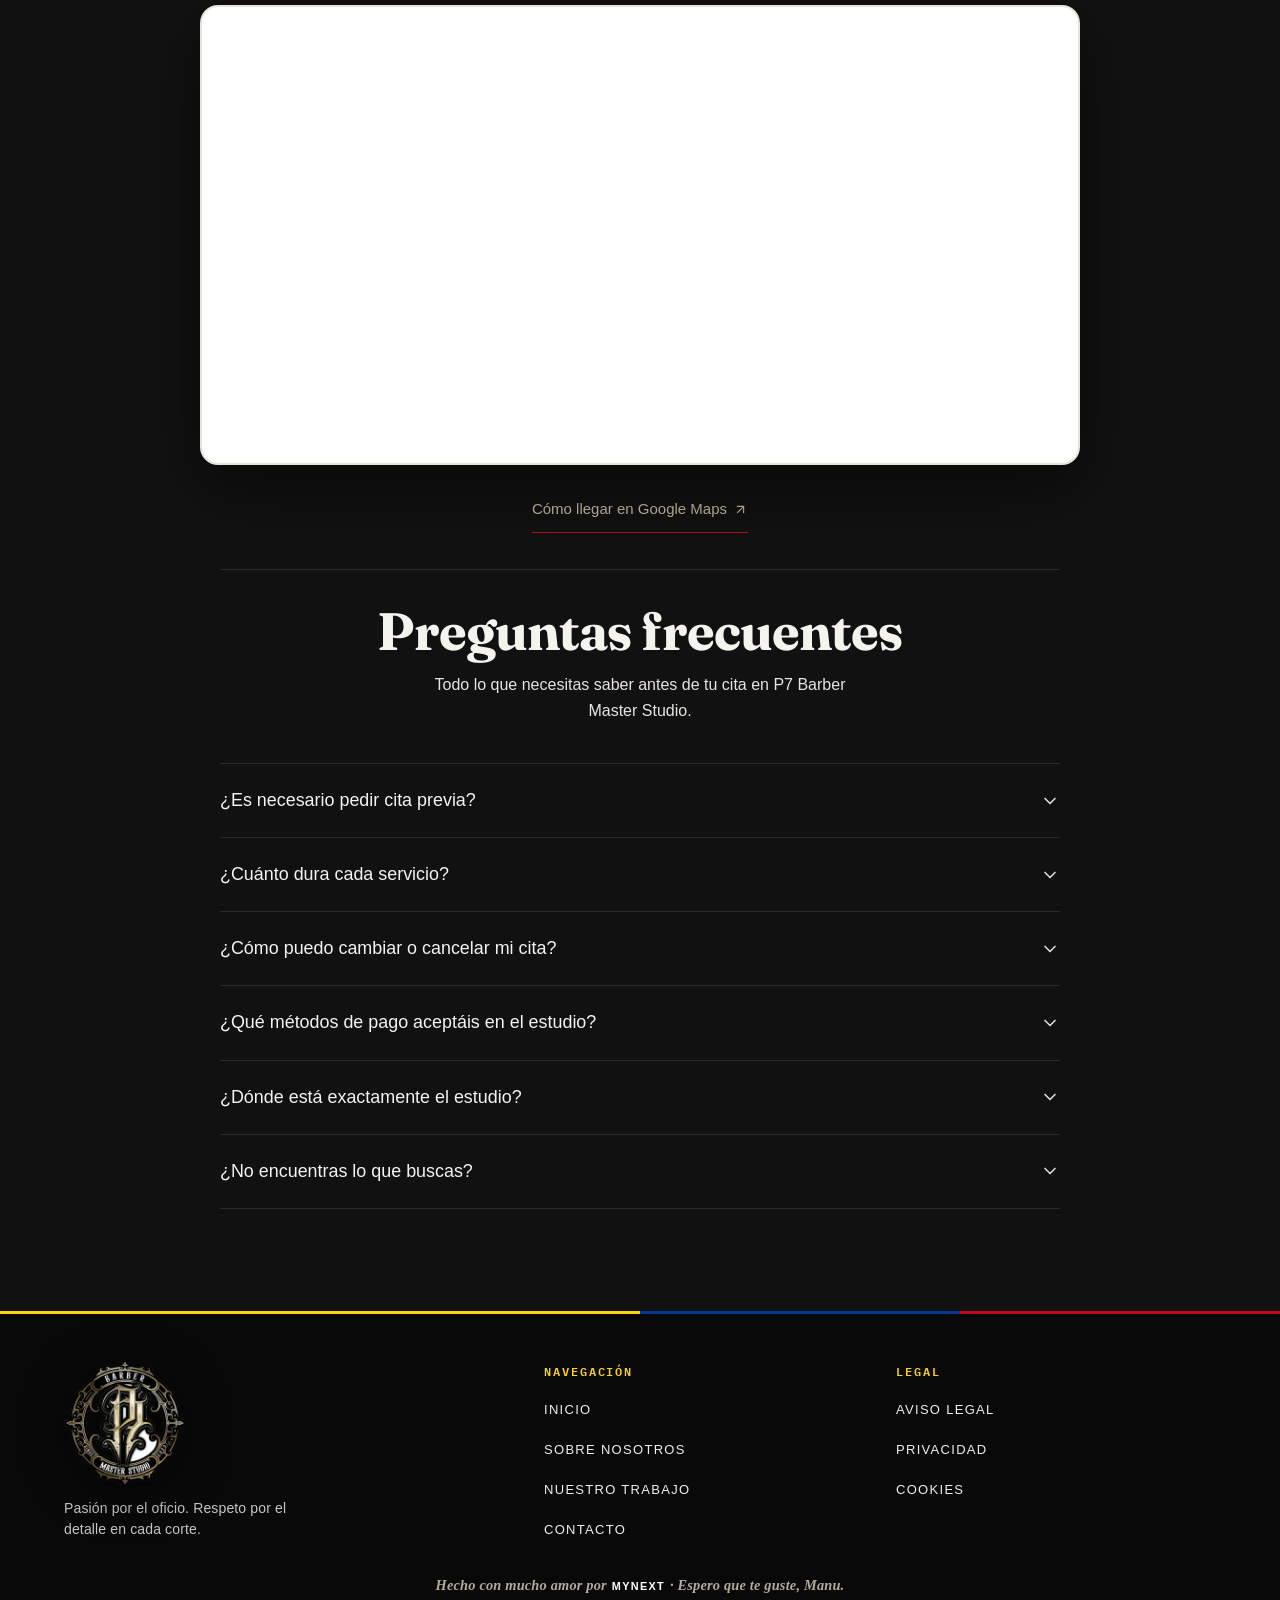
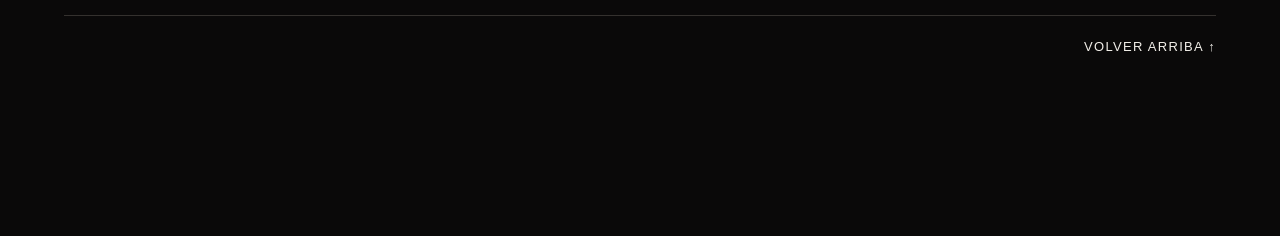
==== commit 0854dd24: "feat(v1): videos Hero responsive movil/tablet y desktop + blindaje autoplay iOS, logo showcase, equi" ====
--- a/index.html
+++ b/index.html
@@ -18,12 +18,13 @@
   <meta property="og:locale" content="es_ES">
   <meta property="og:title" content="P7 Barber Master Studio | Barbería artesanal en Palma de Mallorca">
   <meta property="og:description" content="Precisión, trato uno a uno y sesiones de una hora en C/ Miguel Ángel Riera, 2, Palma. 5,0 en Booksy (296 reseñas verificadas).">
-  <meta property="og:image" content="./assets/video/hero-poster.jpg">
+  <meta property="og:image" content="./assets/video/hero-poster.jpg?v=20261124">
 
   <link rel="icon" type="image/png" href="./assets/img/favicon.png">
 
-  <!-- Precarga LCP del póster del Hero -->
-  <link rel="preload" as="image" href="./assets/video/hero-poster.avif" type="image/avif" fetchpriority="high">
+  <!-- Precarga LCP del póster del Hero según dispositivo (Móvil/Tablet vs Ordenador) -->
+  <link rel="preload" as="image" href="./assets/video/hero-poster-desktop.avif?v=20261124" type="image/avif" media="(min-width: 1025px)" fetchpriority="high">
+  <link rel="preload" as="image" href="./assets/video/hero-poster-mobile.avif?v=20261124" type="image/avif" media="(max-width: 1024.98px)" fetchpriority="high">
 
   <!-- Preconexión y fuentes oficiales P7 (Fraunces + IBM Plex Mono + Switzer) -->
   <link rel="preconnect" href="https://fonts.googleapis.com">
@@ -33,14 +34,14 @@
   <link rel="stylesheet" href="https://api.fontshare.com/v2/css?f[]=switzer@400,500,600,700&display=swap">
 
   <!-- Hojas de estilo -->
-  <link rel="stylesheet" href="./assets/css/site.css?v=20261123h">
+  <link rel="stylesheet" href="./assets/css/site.css?v=20261124b">
   <link rel="stylesheet" href="./assets/css/sections.css?v=20261123e">
   <link rel="stylesheet" href="./assets/css/header.css?v=20261123j">
   <link rel="stylesheet" href="./assets/css/cinta.css?v=20261123e">
-  <link rel="stylesheet" href="./assets/css/sobre.css?v=20261123e">
-  <link rel="stylesheet" href="./assets/css/trabajo.css?v=20261123e">
-  <link rel="stylesheet" href="./assets/css/contacto.css?v=20261123e">
-  <link rel="stylesheet" href="./assets/css/footer.css?v=20261123e">
+  <link rel="stylesheet" href="./assets/css/sobre.css?v=20261124c">
+  <link rel="stylesheet" href="./assets/css/trabajo.css?v=20261124d">
+  <link rel="stylesheet" href="./assets/css/contacto.css?v=20261124a">
+  <link rel="stylesheet" href="./assets/css/footer.css?v=20261124b">
 
   <script type="application/ld+json">
   {
@@ -318,15 +319,18 @@
 <section id="inicio" class="hero" aria-label="P7 Barber Master Studio">
   <div class="hero-media">
     <picture class="hero-poster-picture">
-      <source srcset="./assets/video/hero-poster.avif" type="image/avif">
-      <source srcset="./assets/video/hero-poster.webp" type="image/webp">
+      <source media="(min-width: 1025px)" srcset="./assets/video/hero-poster-desktop.avif?v=20261124" type="image/avif">
+      <source media="(min-width: 1025px)" srcset="./assets/video/hero-poster-desktop.webp?v=20261124" type="image/webp">
+      <source media="(min-width: 1025px)" srcset="./assets/video/hero-poster-desktop.jpg?v=20261124" type="image/jpeg">
+      <source srcset="./assets/video/hero-poster-mobile.avif?v=20261124" type="image/avif">
+      <source srcset="./assets/video/hero-poster-mobile.webp?v=20261124" type="image/webp">
       <img
-        src="./assets/video/hero-poster.jpg"
+        src="./assets/video/hero-poster-mobile.jpg?v=20261124"
         alt="Interior de P7 Barber Master Studio en Palma de Mallorca"
         data-i18n-attr="alt:hero.posterAlt"
         class="hero-poster-media is-ken-burns"
-        width="1920"
-        height="1080"
+        width="1080"
+        height="1920"
         fetchpriority="high"
         decoding="async"
       >
@@ -343,15 +347,50 @@
       disablepictureinpicture
       disableremoteplayback
       preload="auto"
-      width="720"
-      height="1280"
+      width="1080"
+      height="1920"
       aria-hidden="true"
-      poster="./assets/video/hero-poster.jpg"
-    >
-      <!-- Vídeo vertical 9:16 activo también en desktop hasta disponer de versión 16:9 (MP4 primero para decodificación instantánea en Safari) -->
-      <source src="./assets/video/hero-9x16.mp4" type="video/mp4">
-      <source src="./assets/video/hero-9x16.webm" type="video/webm">
-    </video>
+      data-desktop-mp4="./assets/video/hero-ordenador.mp4?v=20261124"
+      data-desktop-webm="./assets/video/hero-ordenador.webm?v=20261124"
+      data-mobile-mp4="./assets/video/hero-movil-tablet.mp4?v=20261124"
+      data-mobile-webm="./assets/video/hero-movil-tablet.webm?v=20261124"
+    ></video>
+    <script>
+      (function () {
+        var v = document.getElementById('hero-video');
+        if (!v) return;
+        var isDesktop = window.matchMedia('(min-width: 1025px)').matches;
+        v.dataset.heroMode = isDesktop ? 'desktop' : 'mobile';
+        v.muted = true;
+        v.defaultMuted = true;
+        v.loop = true;
+        v.playsInline = true;
+        v.width = isDesktop ? 1920 : 1080;
+        v.height = isDesktop ? 1080 : 1920;
+        var list = isDesktop
+          ? [
+              { src: v.dataset.desktopMp4, type: 'video/mp4' },
+              { src: v.dataset.desktopWebm, type: 'video/webm' }
+            ]
+          : [
+              { src: v.dataset.mobileMp4, type: 'video/mp4' },
+              { src: v.dataset.mobileWebm, type: 'video/webm' }
+            ];
+        list.forEach(function (item) {
+          if (!item.src) return;
+          var s = document.createElement('source');
+          s.src = item.src;
+          s.type = item.type;
+          v.appendChild(s);
+        });
+        v.load();
+        var p = v.play();
+        if (p && typeof p.catch === 'function') {
+          v._initialPlayPromise = p;
+          p.catch(function () {});
+        }
+      })();
+    </script>
   </div>
 
   <!-- Bloque inferior centrado y limpio: título sencillo + botón Reservar cita con Liquid Glass -->
@@ -1639,9 +1678,9 @@
               <p
                 class="faq-answer blurred-stagger"
                 data-i18n-raw="faq.a4"
-                data-raw-text="Aceptamos pago con tarjeta, Bizum y efectivo directamente en el estudio al finalizar tu servicio."
+                data-raw-text="Aceptamos pago con tarjeta y efectivo directamente en el estudio al finalizar tu servicio."
               >
-                Aceptamos pago con tarjeta, Bizum y efectivo directamente en el estudio al finalizar tu servicio.
+                Aceptamos pago con tarjeta y efectivo directamente en el estudio al finalizar tu servicio.
               </p>
             </div>
           </div>
@@ -1787,7 +1826,7 @@
       rel="noopener noreferrer"
       class="hwf-credit-link"
     >
-      Made by <strong>MYNEXT</strong>
+      Hecho con mucho amor por <strong>MYNEXT</strong> · Espero que te guste, Manu.
     </a>
   </div>
 
@@ -1826,17 +1865,17 @@
   <div id="legal-body" class="dialog-body"></div>
 </dialog>
 
-<script defer src="./assets/js/i18n/es.js?v=20261123g"></script>
-<script defer src="./assets/js/i18n/en.js?v=20261123g"></script>
-<script defer src="./assets/js/i18n/de.js?v=20261123g"></script>
+<script defer src="./assets/js/i18n/es.js?v=20261124a"></script>
+<script defer src="./assets/js/i18n/en.js?v=20261124a"></script>
+<script defer src="./assets/js/i18n/de.js?v=20261124a"></script>
 <script defer src="./assets/js/i18n/engine.js?v=20261123g"></script>
-<script defer src="./assets/js/nav-memory.js?v=20261121"></script>
+<script defer src="./assets/js/nav-memory.js?v=20261123e"></script>
 <script defer src="./assets/js/header.js?v=20261123i"></script>
 <script defer src="./assets/js/cinta.js?v=20261121"></script>
-<script defer src="./assets/js/footer.js?v=20261121"></script>
+<script defer src="./assets/js/footer.js?v=20261123e"></script>
 <script defer src="./assets/js/sobre-carousel.js?v=20261122j"></script>
-<script defer src="./assets/js/site.js?v=20261123h"></script>
-<script defer src="./assets/js/trabajo.js?v=20261123d"></script>
+<script defer src="./assets/js/site.js?v=20261124b"></script>
+<script defer src="./assets/js/trabajo.js?v=20261124a"></script>
 <script defer src="./assets/js/contacto.js?v=20261123d"></script>
 </body>
 </html>
--- a/assets/css/site.css
+++ b/assets/css/site.css
@@ -873,10 +873,22 @@
   width: 100%;
   height: 100%;
   object-fit: cover;
+  object-position: center center;
 }
 
 .hero-video {
   z-index: 1;
+  pointer-events: none;
+}
+
+/* Ocultar icono Play nativo de Safari iOS en Modo Bajo Consumo */
+.hero-video::-webkit-media-controls,
+.hero-video::-webkit-media-controls-panel,
+.hero-video::-webkit-media-controls-play-button,
+.hero-video::-webkit-media-controls-start-playback-button {
+  display: none !important;
+  -webkit-appearance: none;
+  opacity: 0;
 }
 
 .hero-video.is-unavailable {
@@ -884,7 +896,7 @@
 }
 
 /* Viñetas elípticas curvas en azul profundo superior e inferior del Hero (solo móvil y tablet) */
-@media (max-width: 1024px) {
+@media (max-width: 1024.98px) {
   .hero-media::before,
   .hero-media::after {
     content: '';
--- a/assets/css/sobre.css
+++ b/assets/css/sobre.css
@@ -863,24 +863,31 @@
   }
 
   .tmc-details {
+    display: flex;
+    flex-direction: column;
+    align-items: flex-start;
     max-width: none;
-    gap: 24px;
+    padding-left: 56px;
+    gap: 22px;
+  }
+
+  .tmc-bio {
+    order: 1;
+    max-width: 36ch;
+    font-size: 0.9375rem;
+    line-height: 1.65;
   }
 
   .tmc-circle-cta {
-    width: 86px;
-    height: 86px;
+    order: 2;
+    width: 82px;
+    height: 82px;
+    align-self: flex-start;
   }
 
   .tmc-circle-arrow {
     width: 22px;
     height: 22px;
-  }
-
-  .tmc-bio {
-    max-width: 34ch;
-    font-size: 0.9375rem;
-    line-height: 1.65;
   }
 }
 
@@ -894,7 +901,7 @@
   .tmc-info {
     width: calc(100% - 328px);
     margin-left: -32px;
-    gap: 48px;
+    gap: 36px;
   }
 
   .tmc-name {
@@ -903,18 +910,19 @@
   }
 
   .tmc-details {
-    gap: 32px;
+    padding-left: 64px;
+    gap: 24px;
+  }
+
+  .tmc-bio {
+    max-width: 42ch;
+    font-size: 0.975rem;
+    line-height: 1.68;
   }
 
   .tmc-circle-cta {
     width: 86px;
     height: 86px;
-  }
-
-  .tmc-bio {
-    max-width: 36ch;
-    font-size: 0.9375rem;
-    line-height: 1.65;
   }
 }
 
--- a/assets/css/trabajo.css
+++ b/assets/css/trabajo.css
@@ -484,14 +484,6 @@
   align-items: start;
 }
 
-@media (min-width: 900px) {
-  .trabajo-showcase-inner {
-    grid-template-columns: 0.85fr 1.15fr;
-    gap: clamp(36px, 4.5vw, 64px);
-    align-items: center;
-  }
-}
-
 .showcase-anchor {
   display: flex;
   flex-direction: column;
@@ -556,12 +548,7 @@
   box-shadow: none;
 }
 
-@media (min-width: 900px) {
-  .showcase-emblem-wrap {
-    width: 86px;
-    height: 86px;
-  }
-}
+
 
 .coin-3d-pedestal {
   perspective: 900px;
@@ -586,16 +573,7 @@
   user-select: none;
 }
 
-@media (min-width: 900px) {
-  .coin-3d-pedestal {
-    width: 84px;
-    height: 84px;
-  }
-  .coin-3d-mesh {
-    width: 82px;
-    height: 82px;
-  }
-}
+
 
 @keyframes coinSpin360Smooth {
   0% {
@@ -668,6 +646,55 @@
   font-family: var(--font-sans);
   font-size: 0.75rem;
   color: #6B675E;
+}
+
+/* Adaptación editorial para Ordenador y Tablet apaisada (≥ 900px) */
+@media (min-width: 900px) {
+  .trabajo-showcase-inner {
+    grid-template-columns: 0.85fr 1.15fr;
+    gap: clamp(36px, 4.5vw, 64px);
+    align-items: center;
+  }
+
+  .showcase-anchor {
+    display: flex;
+    flex-direction: column;
+    align-items: flex-start;
+    gap: 16px;
+  }
+
+  .showcase-head-row {
+    display: contents;
+  }
+
+  .showcase-header {
+    order: 1;
+    width: 100%;
+  }
+
+  .showcase-subtitle {
+    order: 2;
+    margin: 0;
+    max-width: 44ch;
+  }
+
+  .showcase-emblem-wrap {
+    order: 3;
+    width: 124px;
+    height: 124px;
+    margin-top: 10px;
+    align-self: flex-start;
+  }
+
+  .coin-3d-pedestal {
+    width: 120px;
+    height: 120px;
+  }
+
+  .coin-3d-mesh {
+    width: 118px;
+    height: 118px;
+  }
 }
 
 /* Columna Derecha: Tarjetas editoriales en marfil cálido #F3EFE6 */
@@ -1188,7 +1215,7 @@
 .precios-drawer.is-open {
   grid-template-rows: 1fr;
   opacity: 1;
-  margin-top: clamp(32px, 4.5vw, 48px);
+  margin-top: clamp(18px, 2.5vh, 28px);
 }
 
 .precios-drawer-inner {
@@ -1199,7 +1226,7 @@
   display: grid;
   grid-template-columns: auto minmax(0, 1fr);
   width: 100%;
-  min-height: clamp(460px, 68svh, 700px);
+  min-height: auto;
   background-color: #C3B9A0;
   background-image: none;
   color: #0A0909;
@@ -1221,8 +1248,8 @@
   display: flex;
   align-items: center;
   justify-content: flex-start;
-  width: clamp(44px, 11vw, 96px);
-  padding: 28px 0;
+  width: clamp(40px, 8vw, 84px);
+  padding: 20px 0;
   background-color: transparent;
   overflow: hidden;
   user-select: none;
@@ -1230,7 +1257,7 @@
 
 .precios-poster-word {
   font-family: var(--font-display);
-  font-size: clamp(2.85rem, 11.5vw, 7.5rem);
+  font-size: clamp(2.4rem, 7.5vw, 3.4rem);
   font-weight: 700;
   line-height: 0.84;
   letter-spacing: 0.04em;
@@ -1238,30 +1265,31 @@
   writing-mode: vertical-rl;
   text-orientation: mixed;
   white-space: nowrap;
-  transform: rotate(180deg) translateX(28%);
+  transform: rotate(180deg) translateX(26%);
 }
 
 @media (min-width: 640px) {
   .precios-poster-rail {
-    width: clamp(72px, 9vw, 112px);
-    padding: 36px 0;
+    width: clamp(58px, 6.5vw, 88px);
+    padding: 24px 0;
   }
 
   .precios-poster-word {
-    font-size: clamp(4.5rem, 9.5vw, 8.25rem);
-    transform: rotate(180deg) translateX(30%);
-  }
-}
-
-/* Columna derecha: cuerpo completo editorial amplio */
+    font-size: clamp(3.1rem, 5.2vw, 4.6rem);
+    transform: rotate(180deg) translateX(28%);
+  }
+}
+
+/* Columna derecha: cuerpo editorial proporcionado para verse completo en un pantallazo */
 .precios-poster-body {
   width: 100%;
   max-width: 1040px;
-  padding: clamp(36px, 6vw, 72px) clamp(20px, 5vw, 72px);
-  display: flex;
-  flex-direction: column;
-  justify-content: space-between;
-  gap: clamp(36px, 5vw, 56px);
+  margin-inline: auto;
+  padding: clamp(26px, 3.6vh, 42px) clamp(20px, 4.5vw, 64px);
+  display: flex;
+  flex-direction: column;
+  justify-content: center;
+  gap: clamp(20px, 3vh, 30px);
   text-align: left;
 }
 
@@ -1271,7 +1299,7 @@
   align-items: baseline;
   justify-content: space-between;
   gap: 8px 18px;
-  padding-bottom: 18px;
+  padding-bottom: 12px;
   border-bottom: 1px solid rgba(10, 9, 9, 0.22);
 }
 
@@ -1303,12 +1331,12 @@
 .precios-group {
   display: flex;
   flex-direction: column;
-  gap: 20px;
+  gap: 12px;
 }
 
 .precios-group-title {
   margin: 0;
-  padding-bottom: 12px;
+  padding-bottom: 8px;
   border-bottom: 1px solid rgba(10, 9, 9, 0.22);
   font-family: var(--font-accent);
   font-size: 0.75rem;
@@ -1324,18 +1352,18 @@
   padding: 0;
   display: flex;
   flex-direction: column;
-  gap: 20px;
+  gap: 12px;
 }
 
 .precios-list--compact {
-  gap: 16px;
+  gap: 10px;
 }
 
 .precios-item {
   display: flex;
   flex-direction: column;
-  gap: 6px;
-  padding-bottom: 20px;
+  gap: 4px;
+  padding-bottom: 12px;
   border-bottom: 1px solid rgba(10, 9, 9, 0.14);
 }
 
--- a/assets/css/contacto.css
+++ b/assets/css/contacto.css
@@ -478,14 +478,14 @@
   font-weight: 400;
   color: var(--p7-gold-300);
   text-decoration: none;
-  border-bottom: 1px solid rgba(241, 213, 146, 0.35);
+  border-bottom: 1.5px solid var(--p7-red, #C1091E);
   padding-bottom: 3px;
-  transition: opacity 200ms ease, border-color 200ms ease;
+  transition: color 200ms ease, border-color 200ms ease;
 }
 
 .mapa-link:hover {
-  opacity: 0.82;
-  border-bottom-color: var(--p7-gold-300);
+  color: #FDFDFC;
+  border-bottom-color: #E0112A;
 }
 
 /* --------------------------------------------------------------------------
--- a/assets/css/footer.css
+++ b/assets/css/footer.css
@@ -167,33 +167,44 @@
   opacity: 1;
 }
 
-/* Créditos MYNEXT (encima de la línea separadora) */
+/* Créditos MYNEXT (centrados encima de la línea separadora · estilo editorial delicado) */
 .hwf-credits {
   position: relative;
   z-index: 1;
   width: 100%;
   max-width: 1320px;
   margin-inline: auto;
-  padding: clamp(18px, 2.4vw, 26px) var(--gutter, clamp(20px, 5vw, 80px)) 0;
+  padding: clamp(20px, 2.6vw, 28px) var(--gutter, clamp(20px, 5vw, 80px)) 0;
   display: flex;
-  justify-content: flex-start;
-  font-family: var(--hwf-accent);
-  font-size: 0.7rem;
-  letter-spacing: 0.16em;
-  text-transform: uppercase;
+  justify-content: center;
+  text-align: center;
 }
 
 .hwf-credit-link {
-  font-family: var(--hwf-accent);
-  font-size: 0.7rem;
-  font-weight: 500;
-  color: rgba(243, 234, 216, 0.74);
+  display: inline-flex;
+  flex-wrap: wrap;
+  align-items: baseline;
+  justify-content: center;
+  gap: 0 5px;
+  font-family: var(--font-display, 'Fraunces', serif);
+  font-style: italic;
+  font-size: 0.78rem;
+  font-weight: 600;
+  letter-spacing: 0.015em;
+  line-height: 1.5;
+  text-transform: none;
+  color: rgba(243, 234, 216, 0.72);
   text-decoration: none;
   transition: color 220ms ease;
 }
 
 .hwf-credit-link strong {
+  font-family: var(--font-sans, 'Switzer', sans-serif);
+  font-style: normal;
+  font-size: 0.68rem;
   font-weight: 600;
+  letter-spacing: 0.12em;
+  text-transform: uppercase;
   color: #FFFFFF;
   transition: color 220ms ease;
 }
@@ -292,8 +303,10 @@
   .hwf-credits {
     justify-content: center;
     padding: 16px var(--gutter, 20px) 0;
-    font-size: 0.7rem;
-    letter-spacing: 0.14em;
+  }
+
+  .hwf-credit-link {
+    font-size: 0.74rem;
   }
 
   .hwf-rule {
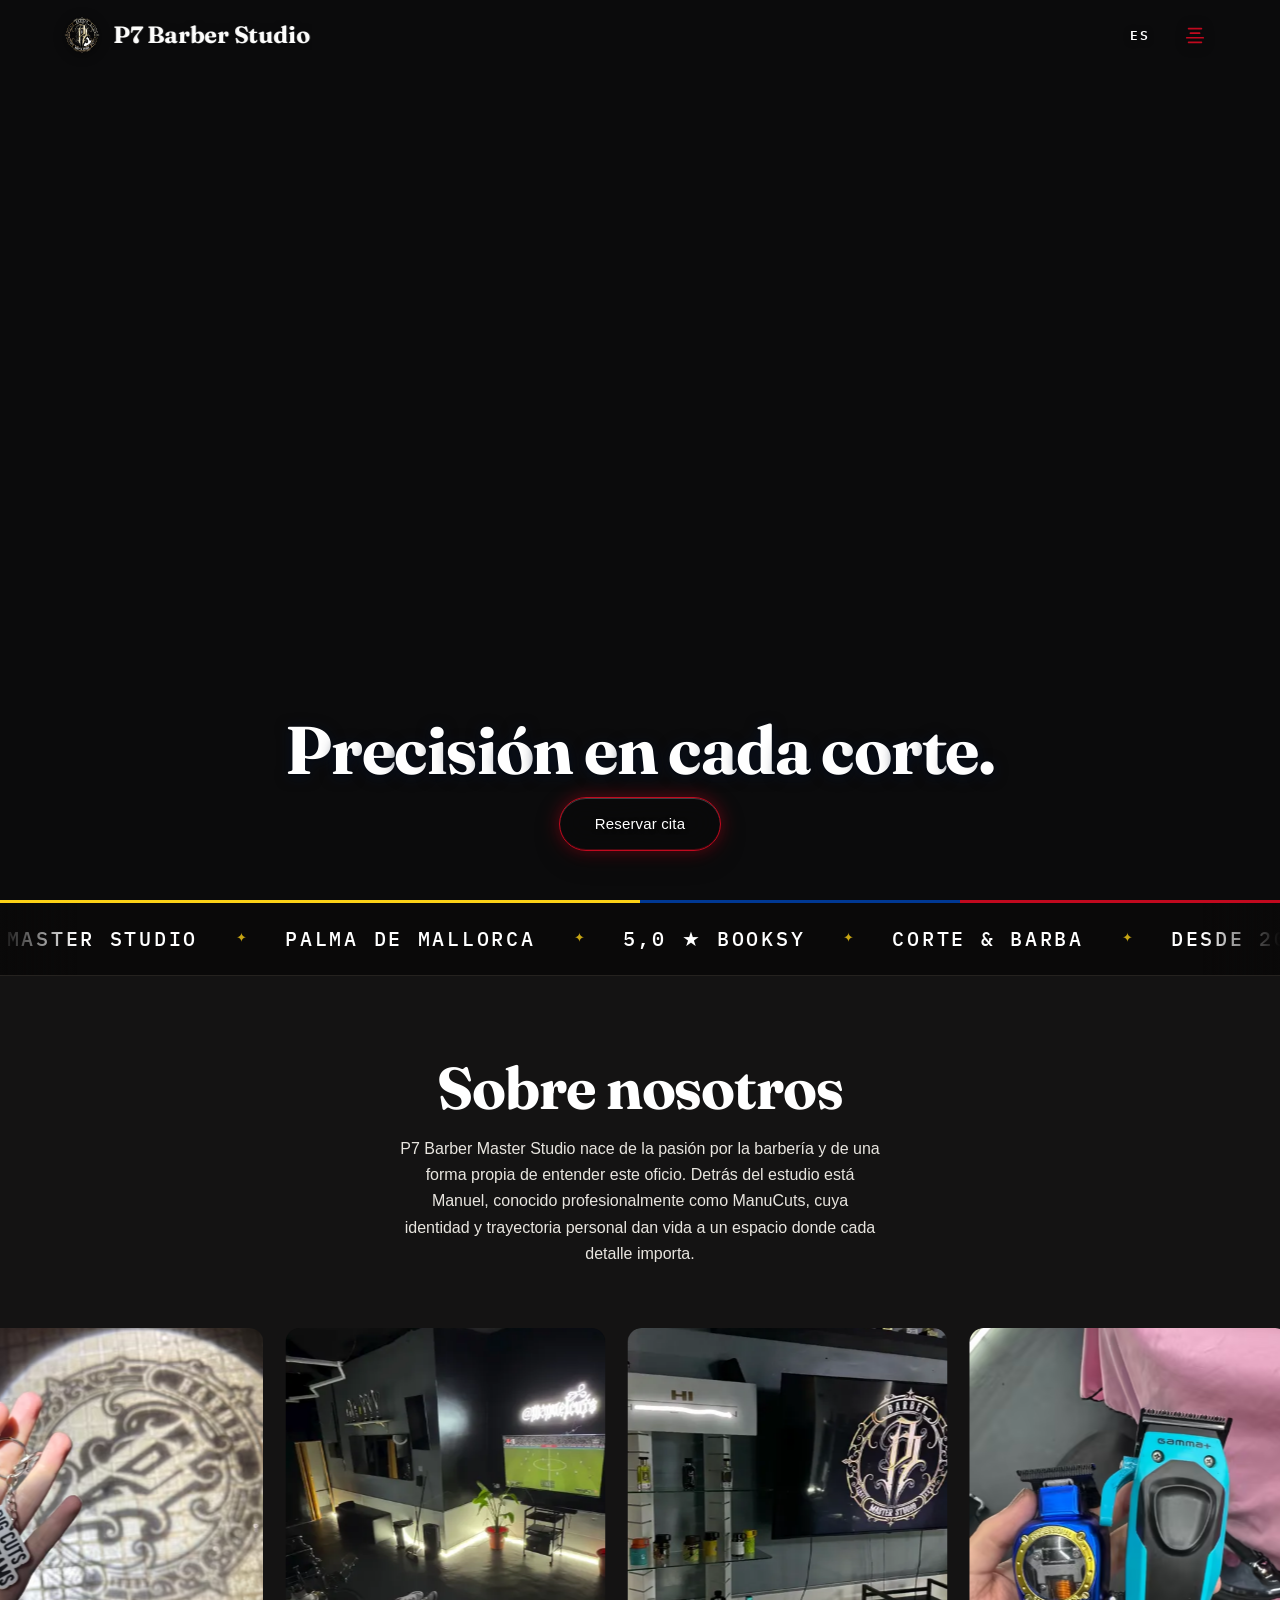
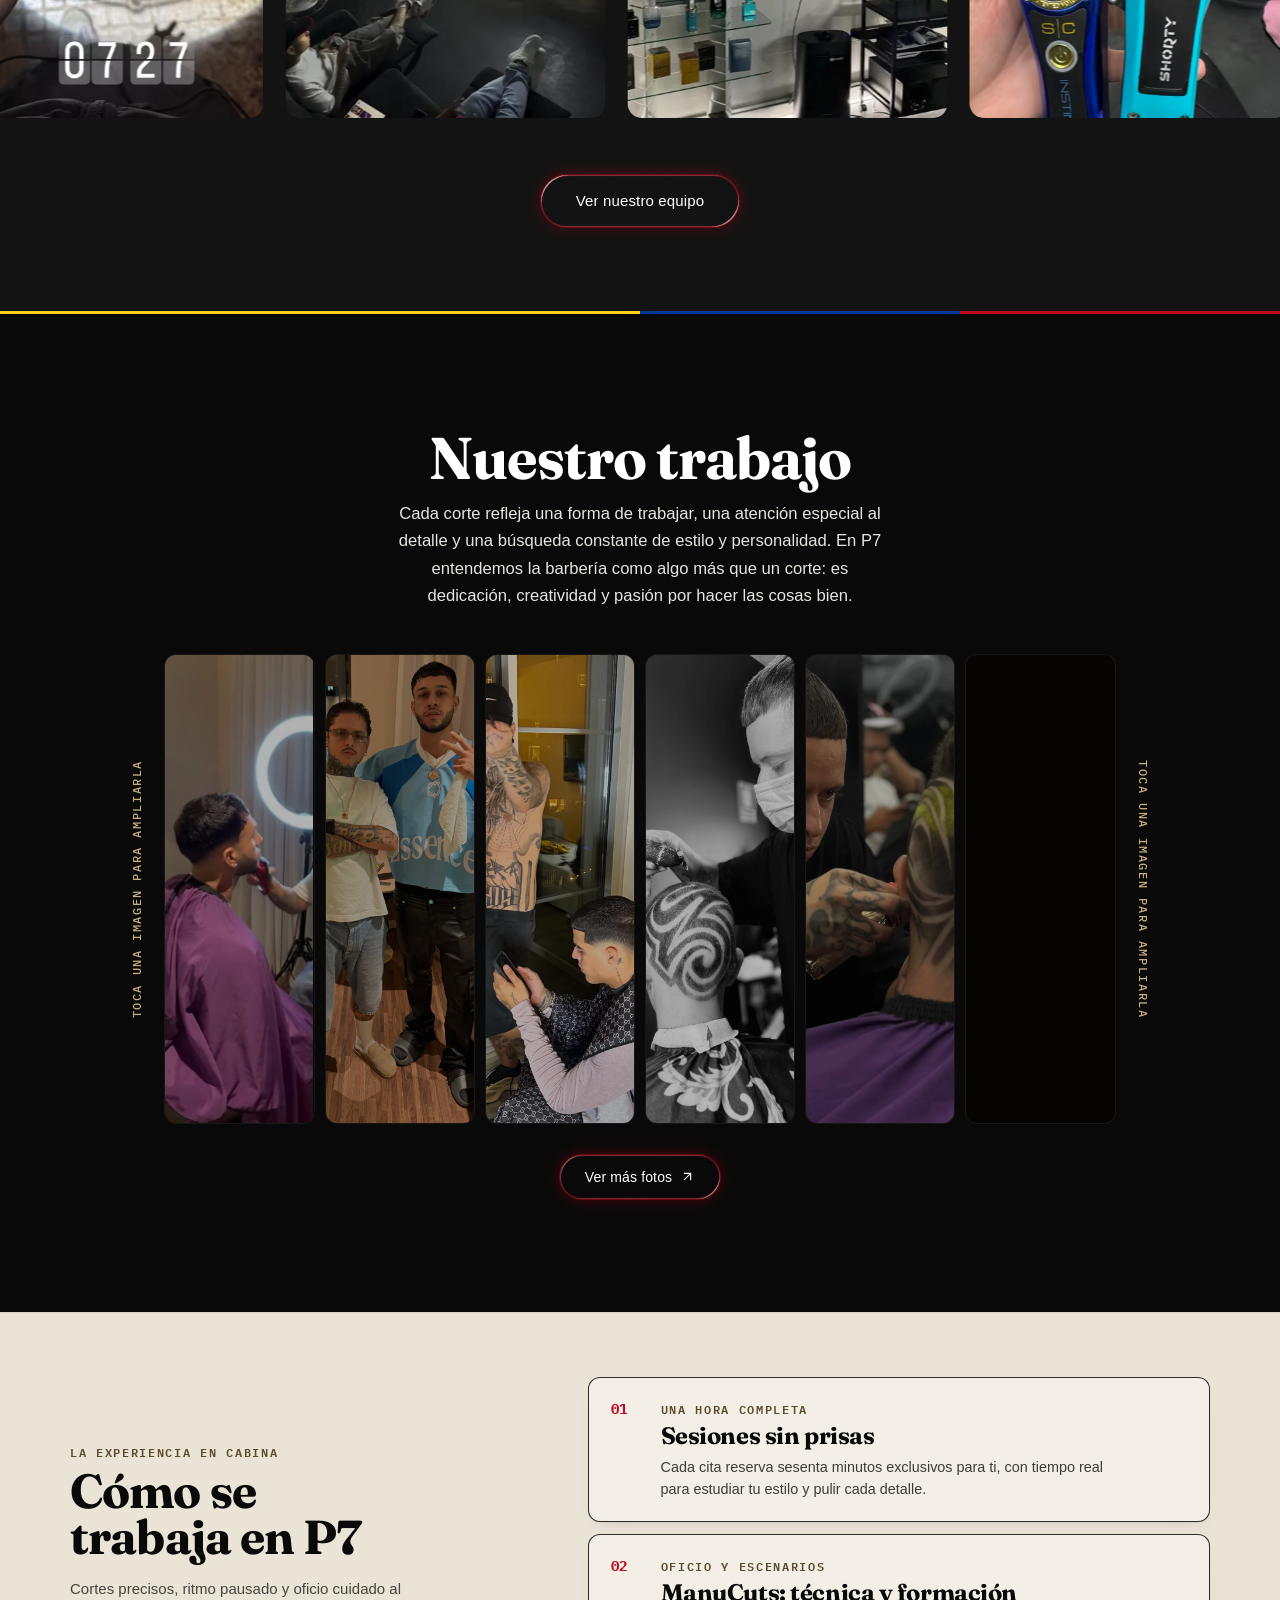
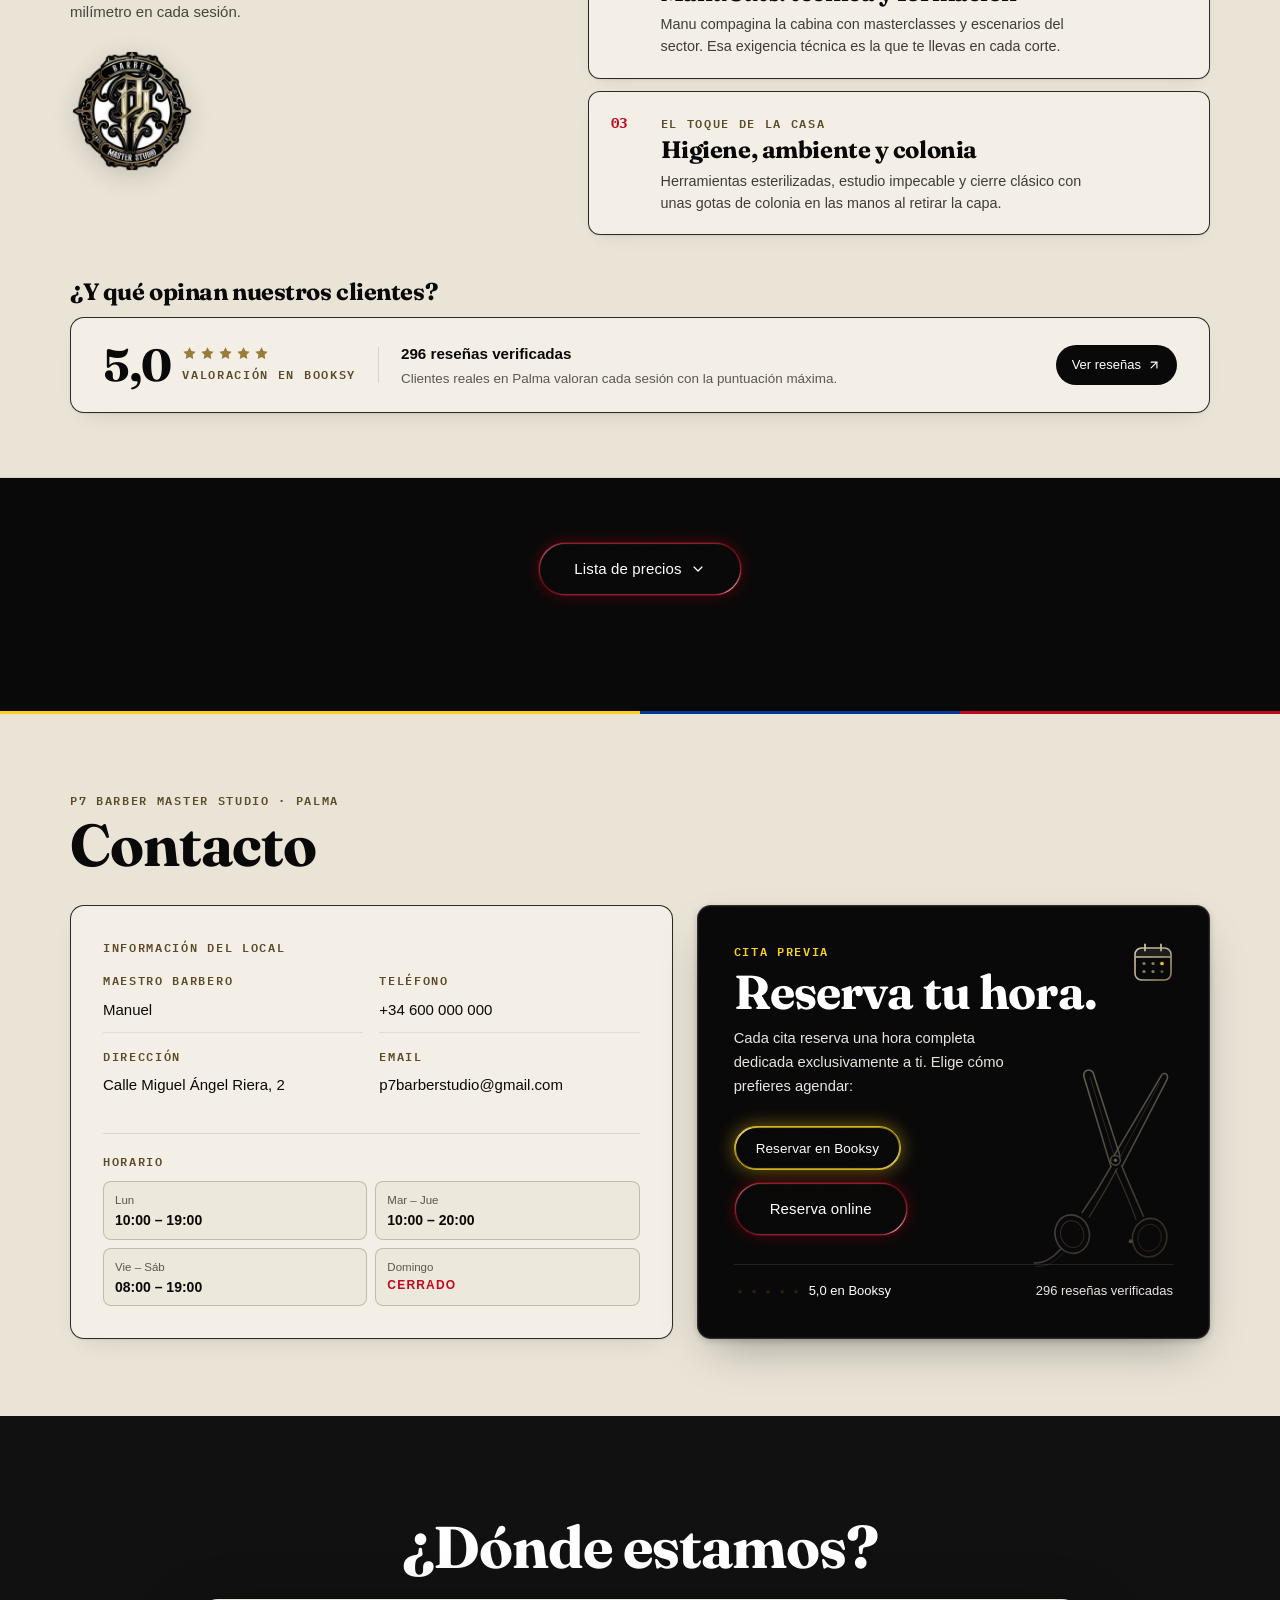
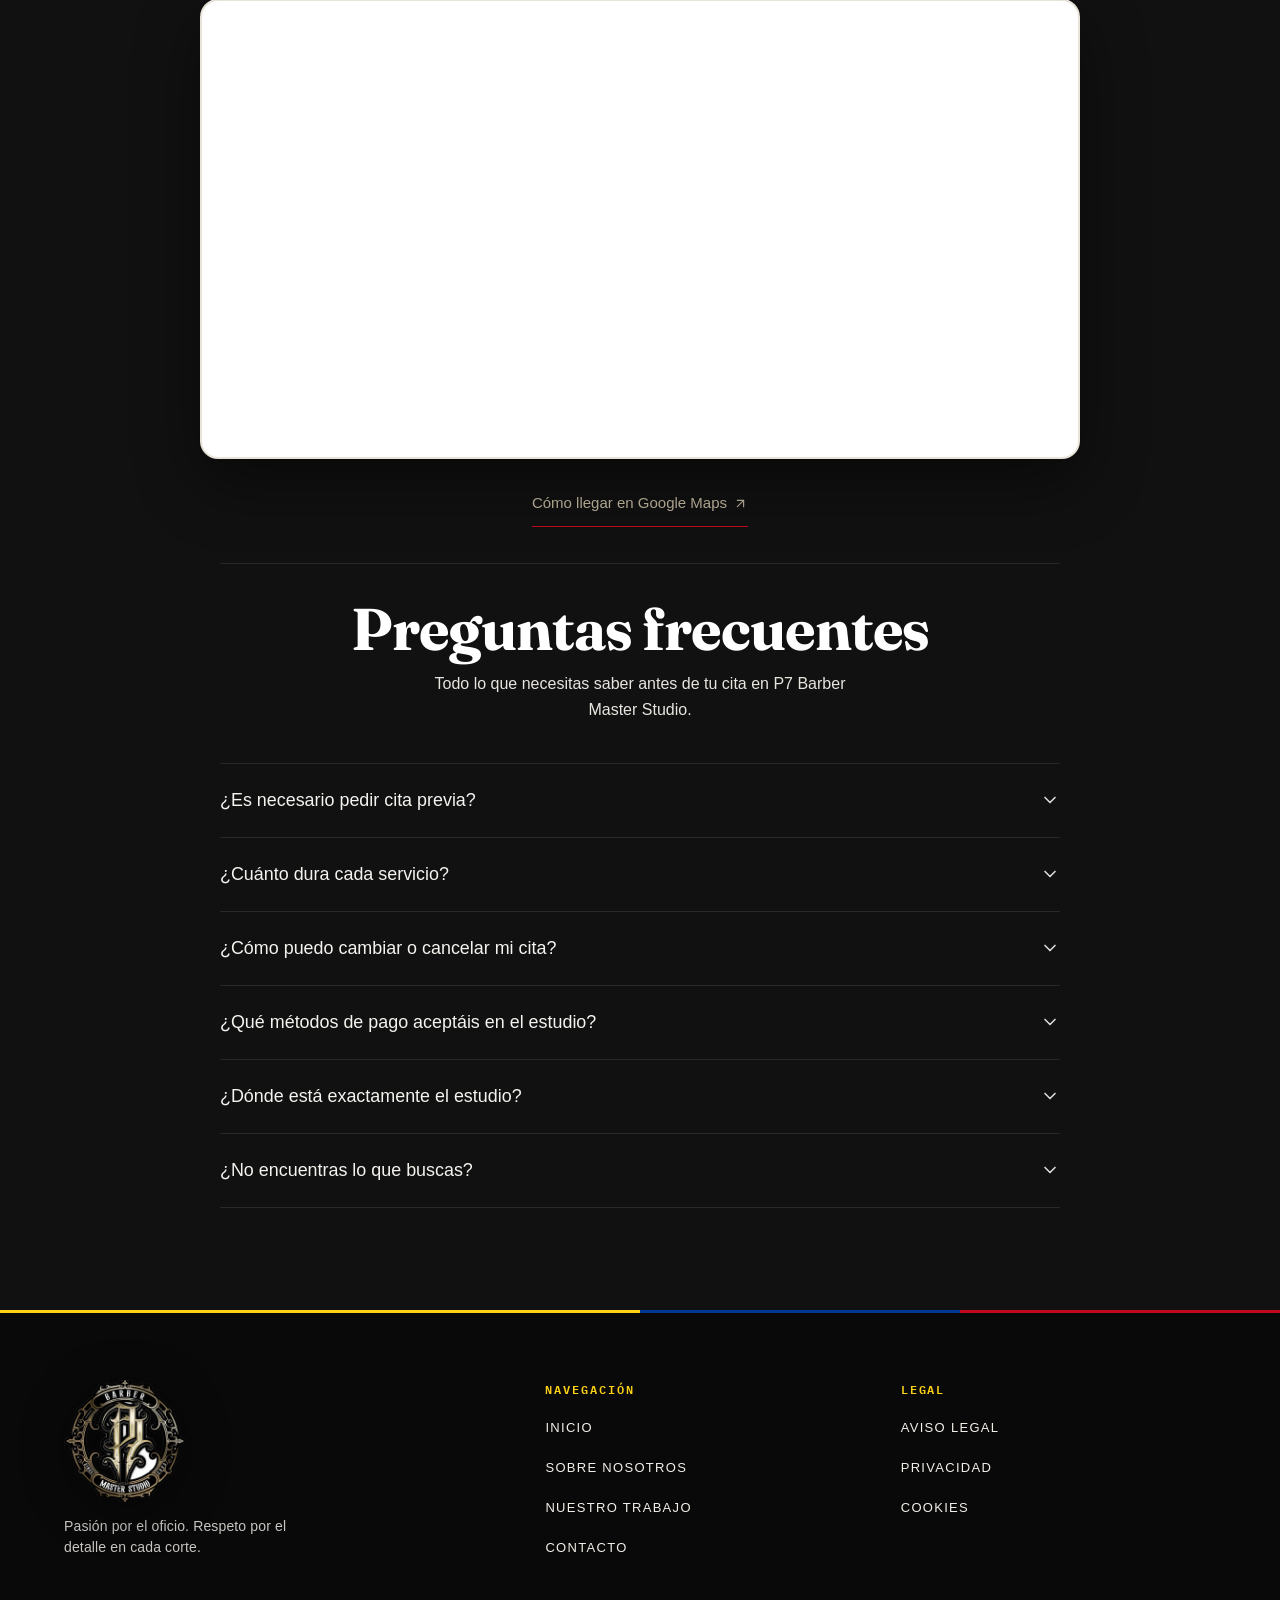
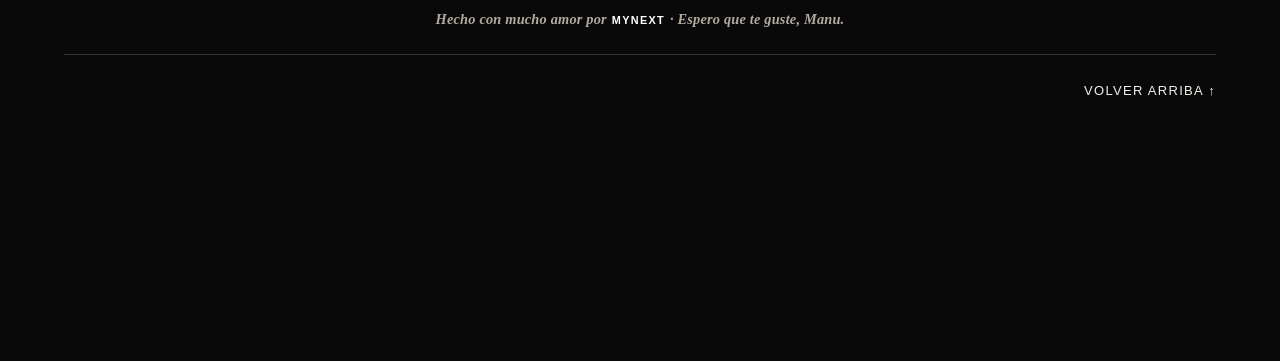
==== commit 0c52399f: "feat(v1): animaciones 21st.dev titulos y galeria, marca personal ManuelCuts, SVG reserva + estrellas" ====
--- a/index.html
+++ b/index.html
@@ -34,14 +34,14 @@
   <link rel="stylesheet" href="https://api.fontshare.com/v2/css?f[]=switzer@400,500,600,700&display=swap">
 
   <!-- Hojas de estilo -->
-  <link rel="stylesheet" href="./assets/css/site.css?v=20261124b">
+  <link rel="stylesheet" href="./assets/css/site.css?v=20261124f">
   <link rel="stylesheet" href="./assets/css/sections.css?v=20261123e">
-  <link rel="stylesheet" href="./assets/css/header.css?v=20261123j">
+  <link rel="stylesheet" href="./assets/css/header.css?v=20261124e">
   <link rel="stylesheet" href="./assets/css/cinta.css?v=20261123e">
-  <link rel="stylesheet" href="./assets/css/sobre.css?v=20261124c">
-  <link rel="stylesheet" href="./assets/css/trabajo.css?v=20261124d">
-  <link rel="stylesheet" href="./assets/css/contacto.css?v=20261124a">
-  <link rel="stylesheet" href="./assets/css/footer.css?v=20261124b">
+  <link rel="stylesheet" href="./assets/css/sobre.css?v=20261124d">
+  <link rel="stylesheet" href="./assets/css/trabajo.css?v=20261124e">
+  <link rel="stylesheet" href="./assets/css/contacto.css?v=20261124e">
+  <link rel="stylesheet" href="./assets/css/footer.css?v=20261124h">
 
   <script type="application/ld+json">
   {
@@ -87,7 +87,7 @@
         >
       </span>
       <span class="p7-brand-text">
-        <span class="p7-brand-name">P7 Barber</span>
+        <span class="p7-brand-name">P7 Barber Studio</span>
       </span>
     </a>
 
@@ -155,7 +155,7 @@
             decoding="async"
           >
         </span>
-        <span class="p7-brand-name">P7 Barber</span>
+        <span class="p7-brand-name">P7 Barber Studio</span>
       </a>
 
       <button
@@ -1486,6 +1486,65 @@
 
         <!-- Bloque 2: Reserva (Panel Carbono refinado · Botones Liquid Glass intactos) -->
         <div id="reserva" class="reserva-panel">
+          <!-- Detalle 1: Calendario minimalista SVG (esquina superior derecha) -->
+          <span class="reserva-calendar-art" aria-hidden="true">
+            <svg viewBox="0 0 48 48" fill="none" xmlns="http://www.w3.org/2000/svg">
+              <defs>
+                <linearGradient id="p7-cal-gold" x1="6" y1="6" x2="42" y2="42" gradientUnits="userSpaceOnUse">
+                  <stop offset="0%" stop-color="#E5DAC2" />
+                  <stop offset="55%" stop-color="#C3B9A0" />
+                  <stop offset="100%" stop-color="#9A855C" />
+                </linearGradient>
+              </defs>
+              <rect x="6" y="10" width="36" height="32" rx="6.5" stroke="url(#p7-cal-gold)" stroke-width="1.6" />
+              <path d="M6.8 16.5C6.8 13.3 9.4 10.8 12.5 10.8H35.5C38.6 10.8 41.2 13.3 41.2 16.5V19H6.8V16.5Z" fill="rgba(195, 185, 160, 0.12)" />
+              <line x1="6.5" y1="19" x2="41.5" y2="19" stroke="url(#p7-cal-gold)" stroke-width="1.4" />
+              <line x1="16" y1="6.5" x2="16" y2="12.5" stroke="url(#p7-cal-gold)" stroke-width="1.8" stroke-linecap="round" />
+              <line x1="32" y1="6.5" x2="32" y2="12.5" stroke="url(#p7-cal-gold)" stroke-width="1.8" stroke-linecap="round" />
+              <circle cx="15" cy="25.5" r="1.6" fill="#C3B9A0" fill-opacity="0.72" />
+              <circle cx="24" cy="25.5" r="1.6" fill="#C3B9A0" fill-opacity="0.72" />
+              <circle cx="33" cy="25.5" r="1.85" fill="#FCD116" />
+              <circle cx="15" cy="33.5" r="1.6" fill="#C3B9A0" fill-opacity="0.72" />
+              <circle cx="24" cy="33.5" r="1.6" fill="#C3B9A0" fill-opacity="0.72" />
+              <circle cx="33" cy="33.5" r="1.6" fill="#C3B9A0" fill-opacity="0.45" />
+            </svg>
+          </span>
+
+          <!-- Detalle 2: Tijeras de barbero SVG en trazo fino metálico (zona derecha) -->
+          <span class="reserva-scissors-art" aria-hidden="true">
+            <svg viewBox="0 0 180 250" fill="none" xmlns="http://www.w3.org/2000/svg">
+              <defs>
+                <linearGradient id="p7-shear-gold" x1="20" y1="16" x2="156" y2="236" gradientUnits="userSpaceOnUse">
+                  <stop offset="0%" stop-color="#EAE0C8" stop-opacity="0.92" />
+                  <stop offset="48%" stop-color="#C3B9A0" stop-opacity="0.78" />
+                  <stop offset="100%" stop-color="#8B7752" stop-opacity="0.58" />
+                </linearGradient>
+              </defs>
+              <!-- Hoja izquierda -->
+              <path d="M91 124 L61 24 C60 18 66 14 71 19 L101 112" stroke="url(#p7-shear-gold)" stroke-width="1.75" stroke-linecap="round" stroke-linejoin="round" />
+              <path d="M68 25 L94 110" stroke="url(#p7-shear-gold)" stroke-width="0.9" stroke-opacity="0.55" stroke-linecap="round" />
+              <!-- Hoja derecha -->
+              <path d="M95 111 L147 23 C150 18 156 21 153 28 L104 123" stroke="url(#p7-shear-gold)" stroke-width="1.75" stroke-linecap="round" stroke-linejoin="round" />
+              <path d="M145 31 L101 114" stroke="url(#p7-shear-gold)" stroke-width="0.9" stroke-opacity="0.55" stroke-linecap="round" />
+              <!-- Vástago y anillo izquierdo + apoyo de meñique -->
+              <path d="M91 124 C81 142 71 158 59 175" stroke="url(#p7-shear-gold)" stroke-width="1.75" stroke-linecap="round" />
+              <path d="M98 126 C88 145 78 162 67 180" stroke="url(#p7-shear-gold)" stroke-width="1.35" stroke-opacity="0.75" stroke-linecap="round" />
+              <ellipse cx="48" cy="199" rx="19" ry="21.5" transform="rotate(-14 48 199)" stroke="url(#p7-shear-gold)" stroke-width="1.8" />
+              <ellipse cx="48" cy="199" rx="12.8" ry="15" transform="rotate(-14 48 199)" stroke="url(#p7-shear-gold)" stroke-width="1.1" stroke-opacity="0.68" />
+              <path d="M35 216 C25 227 16 232 6 231" stroke="url(#p7-shear-gold)" stroke-width="1.8" stroke-linecap="round" />
+              <path d="M39 219 C28 231 18 236 7 235" stroke="url(#p7-shear-gold)" stroke-width="0.95" stroke-opacity="0.52" stroke-linecap="round" />
+              <!-- Vástago y anillo derecho + tope -->
+              <path d="M103 123 C111 143 119 160 127 179" stroke="url(#p7-shear-gold)" stroke-width="1.75" stroke-linecap="round" />
+              <path d="M96 128 C105 147 112 163 119 183" stroke="url(#p7-shear-gold)" stroke-width="1.35" stroke-opacity="0.75" stroke-linecap="round" />
+              <ellipse cx="134" cy="203" rx="19" ry="21.5" transform="rotate(12 134 203)" stroke="url(#p7-shear-gold)" stroke-width="1.8" />
+              <ellipse cx="134" cy="203" rx="12.8" ry="15" transform="rotate(12 134 203)" stroke="url(#p7-shear-gold)" stroke-width="1.1" stroke-opacity="0.68" />
+              <circle cx="113" cy="207" r="2.2" fill="#C3B9A0" fill-opacity="0.75" />
+              <!-- Tornillo central de pivote -->
+              <circle cx="96" cy="117" r="5.4" fill="#0A0909" stroke="url(#p7-shear-gold)" stroke-width="1.65" />
+              <circle cx="96" cy="117" r="1.9" fill="#E5DAC2" fill-opacity="0.88" />
+            </svg>
+          </span>
+
           <div class="reserva-top">
             <span class="reserva-kicker" data-i18n="booking.kicker">Cita previa</span>
             <h3 class="reserva-title" data-i18n="booking.title">Reserva tu hora.</h3>
@@ -1524,7 +1583,7 @@
 
           <div class="reserva-proof">
             <span class="reserva-proof-score">
-              <span class="reserva-proof-stars" aria-hidden="true">★★★★★</span>
+              <span class="reserva-proof-stars" aria-hidden="true"><span class="reserva-star" style="--star-i:0">★</span><span class="reserva-star" style="--star-i:1">★</span><span class="reserva-star" style="--star-i:2">★</span><span class="reserva-star" style="--star-i:3">★</span><span class="reserva-star" style="--star-i:4">★</span></span>
               <span data-i18n="booking.proofScore">5,0 en Booksy</span>
             </span>
             <span class="reserva-proof-count" data-i18n="booking.proofCount">296 reseñas verificadas</span>
@@ -1865,16 +1924,16 @@
   <div id="legal-body" class="dialog-body"></div>
 </dialog>
 
-<script defer src="./assets/js/i18n/es.js?v=20261124a"></script>
-<script defer src="./assets/js/i18n/en.js?v=20261124a"></script>
-<script defer src="./assets/js/i18n/de.js?v=20261124a"></script>
+<script defer src="./assets/js/i18n/es.js?v=20261124d"></script>
+<script defer src="./assets/js/i18n/en.js?v=20261124d"></script>
+<script defer src="./assets/js/i18n/de.js?v=20261124d"></script>
 <script defer src="./assets/js/i18n/engine.js?v=20261123g"></script>
 <script defer src="./assets/js/nav-memory.js?v=20261123e"></script>
 <script defer src="./assets/js/header.js?v=20261123i"></script>
 <script defer src="./assets/js/cinta.js?v=20261121"></script>
 <script defer src="./assets/js/footer.js?v=20261123e"></script>
 <script defer src="./assets/js/sobre-carousel.js?v=20261122j"></script>
-<script defer src="./assets/js/site.js?v=20261124b"></script>
+<script defer src="./assets/js/site.js?v=20261124e"></script>
 <script defer src="./assets/js/trabajo.js?v=20261124a"></script>
 <script defer src="./assets/js/contacto.js?v=20261123d"></script>
 </body>
--- a/assets/css/site.css
+++ b/assets/css/site.css
@@ -895,7 +895,7 @@
   display: none;
 }
 
-/* Viñetas elípticas curvas en azul profundo superior e inferior del Hero (solo móvil y tablet) */
+/* Difusor superior estilo Arko (fino y sin corte) + difusor inferior curvado suave (móvil y tablet) */
 @media (max-width: 1024.98px) {
   .hero-media::before,
   .hero-media::after {
@@ -907,32 +907,47 @@
     pointer-events: none;
   }
 
+  /* Arriba: degradado azul profundo ultra suave que se disuelve a 0% real bajo el header */
   .hero-media::before {
     top: 0;
-    height: clamp(94px, 14vh, 134px);
+    height: clamp(86px, 12.5vh, 118px);
+    background: linear-gradient(
+      to bottom,
+      rgba(6, 17, 38, 0.86) 0%,
+      rgba(6, 17, 38, 0.62) 28%,
+      rgba(11, 28, 58, 0.28) 58%,
+      rgba(11, 28, 58, 0.07) 82%,
+      rgba(6, 17, 38, 0) 100%
+    );
+  }
+
+  /* Abajo: curva cóncava compacta (más bajita en el centro) + máscara a 0% sin cortes rectos */
+  .hero-media::after {
+    bottom: 0;
+    height: clamp(92px, 13.5vh, 126px);
     background:
       radial-gradient(
-        ellipse 82% 118% at 50% 100%,
+        ellipse 88% 124% at 50% 0%,
         rgba(6, 17, 38, 0) 0%,
-        rgba(6, 17, 38, 0) 48%,
-        rgba(11, 28, 58, 0.34) 70%,
-        rgba(6, 17, 38, 0.72) 88%,
-        rgba(6, 17, 38, 0.90) 100%
+        rgba(6, 17, 38, 0) 50%,
+        rgba(11, 28, 58, 0.30) 68%,
+        rgba(6, 17, 38, 0.74) 86%,
+        rgba(6, 17, 38, 0.94) 100%
       );
-  }
-
-  .hero-media::after {
-    bottom: 0;
-    height: clamp(104px, 15.5vh, 146px);
-    background:
-      radial-gradient(
-        ellipse 82% 118% at 50% 0%,
-        rgba(6, 17, 38, 0) 0%,
-        rgba(6, 17, 38, 0) 46%,
-        rgba(11, 28, 58, 0.36) 70%,
-        rgba(6, 17, 38, 0.74) 88%,
-        rgba(6, 17, 38, 0.92) 100%
-      );
+    -webkit-mask-image: linear-gradient(
+      to top,
+      #000 0%,
+      #000 40%,
+      rgba(0, 0, 0, 0.42) 72%,
+      transparent 100%
+    );
+    mask-image: linear-gradient(
+      to top,
+      #000 0%,
+      #000 40%,
+      rgba(0, 0, 0, 0.42) 72%,
+      transparent 100%
+    );
   }
 
   .hero-bottom-overlay {
@@ -1700,3 +1715,90 @@
   font-size: 0.875rem;
   color: var(--cream-ink-muted);
 }
+
+/* ==========================================================================
+   ANIMACIÓN EDITORIAL DE TÍTULOS (21st.dev TextEffect Per Char — 1 sola vez)
+   GPU puro (opacity + translate3d), sin blur, 100% responsive y accesible
+   ========================================================================== */
+
+.p7-te-word {
+  display: inline-block;
+  white-space: nowrap;
+}
+
+.p7-te-char {
+  display: inline-block;
+}
+
+@media (prefers-reduced-motion: no-preference) {
+  .p7-te-ready .p7-te-char {
+    opacity: 0;
+    transform: translate3d(0, 0.14em, 0);
+    will-change: opacity, transform;
+    transition:
+      opacity 580ms cubic-bezier(0.25, 0.85, 0.35, 1) calc(var(--te-i, 0) * 48ms),
+      transform 640ms cubic-bezier(0.25, 0.85, 0.35, 1) calc(var(--te-i, 0) * 48ms);
+  }
+
+  .p7-te-ready.is-te-visible .p7-te-char {
+    opacity: 1;
+    transform: translate3d(0, 0, 0);
+  }
+
+  .p7-te-ready.is-te-done .p7-te-char {
+    will-change: auto;
+  }
+}
+
+@media (prefers-reduced-motion: reduce) {
+  .p7-te-ready .p7-te-char {
+    opacity: 1;
+    transform: none;
+    transition: none;
+  }
+}
+
+/* ==========================================================================
+   ANIMACIÓN FLIP TEXT SOLO PARA TÍTULO HERO (21st.dev FlipText — 1 sola vez)
+   ========================================================================== */
+
+.p7-flip-word {
+  display: inline-block;
+  white-space: nowrap;
+  perspective: 600px;
+}
+
+.p7-flip-char {
+  display: inline-block;
+  transform-origin: 50% 50%;
+  backface-visibility: hidden;
+  -webkit-backface-visibility: hidden;
+}
+
+@media (prefers-reduced-motion: no-preference) {
+  .p7-flip-ready .p7-flip-char {
+    opacity: 0;
+    transform: rotateX(-90deg);
+    will-change: opacity, transform;
+    transition:
+      opacity 500ms cubic-bezier(0.22, 1, 0.36, 1) calc(var(--flip-i, 0) * 55ms),
+      transform 520ms cubic-bezier(0.22, 1, 0.36, 1) calc(var(--flip-i, 0) * 55ms);
+  }
+
+  .p7-flip-ready.is-flip-visible .p7-flip-char {
+    opacity: 1;
+    transform: rotateX(0deg);
+  }
+
+  .p7-flip-ready.is-flip-done .p7-flip-char {
+    will-change: auto;
+  }
+}
+
+@media (prefers-reduced-motion: reduce) {
+  .p7-flip-ready .p7-flip-char {
+    opacity: 1;
+    transform: none;
+    transition: none;
+  }
+}
--- a/assets/css/header.css
+++ b/assets/css/header.css
@@ -363,11 +363,11 @@
 
 @media (min-width: 1024px) {
   .p7-menu-trigger .p7-align-icon {
-    color: var(--p7-hdr-cream);
+    color: var(--p7-hdr-red);
   }
 
   .p7-menu-trigger:hover .p7-align-icon {
-    color: var(--p7-hdr-gold);
+    color: #e0152d;
   }
 }
 
--- a/assets/css/sobre.css
+++ b/assets/css/sobre.css
@@ -34,7 +34,7 @@
   margin: 0;
   font-family: var(--font-display);
   font-weight: 700;
-  font-size: clamp(2.15rem, 4vw, 3.5rem);
+  font-size: clamp(2.15rem, 4.2vw, 3.5rem);
   line-height: 1.06;
   letter-spacing: -0.02em;
   text-wrap: balance;
@@ -687,6 +687,137 @@
   animation: none;
 }
 
+/* Fila paralela de botones circulares (Instagram + Marca personal en ManuelCuts) */
+.tmc-cta-row {
+  display: flex;
+  align-items: center;
+  justify-content: center;
+  gap: 24px;
+  order: 2;
+}
+
+.tmc-circle-cta--brand {
+  padding: 0;
+  cursor: pointer;
+  color: #1A62D6;
+}
+
+.tmc-circle-arrow--blue {
+  color: #1A62D6;
+  pointer-events: none;
+}
+
+.tmc-circle-cta--brand:hover .tmc-circle-arrow--blue {
+  color: #3B82F6;
+}
+
+.tmc-circle-cta--brand:focus-visible {
+  outline: 2px solid #1A62D6;
+  outline-offset: 4px;
+}
+
+/* Mini ventanita modal editorial: Marca personal en desarrollo */
+.brand-dialog {
+  width: min(90vw, 410px);
+  max-width: 410px;
+  padding: 0;
+  border: 1px solid rgba(255, 255, 255, 0.14);
+  border-radius: 14px;
+  background-color: #0F0E0E;
+  color: var(--p7-snow, #FDFDFC);
+  box-shadow: 0 28px 72px rgba(0, 0, 0, 0.78);
+  overflow: hidden;
+}
+
+.brand-dialog[open] {
+  display: block;
+}
+
+.brand-dialog-accent {
+  height: 3px;
+  width: 100%;
+  background: linear-gradient(
+    90deg,
+    var(--p7-colombia-yellow, #FCD116) 0% 50%,
+    var(--p7-colombia-blue, #003893) 50% 75%,
+    var(--p7-colombia-red, #C1091E) 75% 100%
+  );
+}
+
+.brand-dialog-inner {
+  padding: 20px 24px 28px;
+  display: flex;
+  flex-direction: column;
+  gap: 12px;
+}
+
+.brand-dialog-top {
+  display: flex;
+  align-items: center;
+  justify-content: space-between;
+  gap: 12px;
+}
+
+.brand-dialog-kicker {
+  font-family: var(--font-accent);
+  font-size: 0.72rem;
+  font-weight: 600;
+  letter-spacing: 0.16em;
+  text-transform: uppercase;
+  color: #4D8BF5;
+}
+
+.brand-dialog-close {
+  display: inline-flex;
+  align-items: center;
+  justify-content: center;
+  width: 40px;
+  height: 40px;
+  margin-right: -8px;
+  padding: 0;
+  border: 0;
+  border-radius: 9999px;
+  background: transparent;
+  color: rgba(253, 253, 252, 0.78);
+  cursor: pointer;
+  -webkit-tap-highlight-color: transparent;
+  transition: color 180ms ease, background-color 180ms ease, transform 160ms ease;
+}
+
+.brand-dialog-close:hover {
+  color: #FFFFFF;
+  background: rgba(255, 255, 255, 0.08);
+}
+
+.brand-dialog-close:active {
+  transform: scale(0.92);
+}
+
+.brand-dialog-close:focus-visible {
+  outline: 2px solid #1A62D6;
+  outline-offset: 2px;
+}
+
+.brand-dialog-title {
+  margin: 0;
+  font-family: var(--font-display);
+  font-size: clamp(1.45rem, 4.5vw, 1.75rem);
+  font-weight: 700;
+  line-height: 1.12;
+  letter-spacing: -0.02em;
+  color: #FFFFFF;
+  text-wrap: balance;
+}
+
+.brand-dialog-body {
+  margin: 0;
+  font-family: var(--font-sans);
+  font-size: 0.95rem;
+  line-height: 1.62;
+  color: var(--p7-bone, #E8E5DF);
+  text-wrap: pretty;
+}
+
 .tmc-bio {
   margin: 0;
   font-family: var(--font-sans);
@@ -696,7 +827,7 @@
   text-wrap: pretty;
 }
 
-/* Controles del carrusel: ‹  01  02  03  › */
+/* Controles minimalistas del carrusel: ‹  01 / 03  › (sin píldoras · flechas rojas) */
 .tmc-controls {
   margin-top: clamp(24px, 4vw, 38px);
   display: flex;
@@ -709,61 +840,42 @@
   display: inline-flex;
   align-items: center;
   justify-content: center;
-  width: 44px;
-  height: 44px;
+  width: 40px;
+  height: 40px;
+  padding: 0;
   border-radius: 9999px;
-  border: 1px solid rgba(255, 255, 255, 0.14);
+  border: 0;
   background: transparent;
-  color: var(--p7-bone, #E8E5DF);
+  color: #C1091E;
   cursor: pointer;
   -webkit-tap-highlight-color: transparent;
-  transition: border-color 220ms ease, color 220ms ease, transform 200ms ease;
+  transition: color 200ms ease, transform 200ms ease;
 }
 
 .tmc-nav-btn:hover {
-  border-color: var(--p7-red, #C1091E);
+  color: #e0152d;
+  transform: scale(1.1);
+}
+
+.tmc-nav-btn:active {
+  transform: scale(0.88);
+}
+
+.tmc-nav-btn:focus-visible {
+  outline: 2px solid #C1091E;
+  outline-offset: 2px;
+}
+
+.tmc-count {
+  min-width: 72px;
+  text-align: center;
+  font-family: var(--font-accent);
+  font-size: 0.8125rem;
+  font-weight: 500;
+  font-variant-numeric: tabular-nums;
+  letter-spacing: 0.08em;
   color: var(--p7-snow, #FDFDFC);
-}
-
-.tmc-nav-btn:active {
-  transform: scale(0.94);
-}
-
-.tmc-dots {
-  display: inline-flex;
-  align-items: center;
-  gap: 6px;
-}
-
-.tmc-dot {
-  display: inline-flex;
-  align-items: center;
-  justify-content: center;
-  min-width: 44px;
-  height: 44px;
-  padding: 0 10px;
-  border: 0;
-  border-radius: 9999px;
-  background: transparent;
-  font-family: var(--font-accent);
-  font-size: 0.75rem;
-  font-weight: 500;
-  letter-spacing: 0.14em;
-  color: rgba(253, 253, 252, 0.68);
-  cursor: pointer;
-  position: relative;
-  -webkit-tap-highlight-color: transparent;
-  transition: color 220ms ease, background-color 220ms ease;
-}
-
-.tmc-dot:hover {
-  color: var(--p7-snow, #FDFDFC);
-}
-
-.tmc-dot.is-active {
-  color: var(--p7-snow, #FDFDFC);
-  background: rgba(193, 9, 30, 0.16);
-  box-shadow: inset 0 0 0 1px rgba(193, 9, 30, 0.6);
+  user-select: none;
 }
 
 /* Móvil (< 640px): título y bio centrados + círculo amarillo-rojo centrado debajo */
@@ -806,6 +918,7 @@
   display: inline-flex;
   align-items: center;
   justify-content: center;
+  gap: 8px;
   min-height: 44px;
   padding: 6px 4px;
   font-family: var(--font-accent);
@@ -820,6 +933,18 @@
   transition: color 220ms ease, border-color 220ms ease;
 }
 
+.equipo-back-arrow {
+  color: var(--p7-red, #C1091E);
+  font-size: 0.95rem;
+  line-height: 1;
+  transition: transform 220ms cubic-bezier(0.22, 1, 0.36, 1);
+}
+
+.equipo-back-link:hover .equipo-back-arrow,
+.equipo-back-link:focus-visible .equipo-back-arrow {
+  transform: translateX(-3px);
+}
+
 .equipo-back-link:hover,
 .equipo-back-link:focus-visible {
   color: var(--p7-snow, #FDFDFC);
@@ -878,6 +1003,11 @@
     line-height: 1.65;
   }
 
+  .tmc-cta-row {
+    justify-content: flex-start;
+    gap: 28px;
+  }
+
   .tmc-circle-cta {
     order: 2;
     width: 82px;
--- a/assets/css/trabajo.css
+++ b/assets/css/trabajo.css
@@ -71,10 +71,10 @@
 .trabajo-v2-h2 {
   margin: 0;
   font-family: var(--font-display);
-  font-size: clamp(2.25rem, 5.8vw, 4rem);
+  font-size: clamp(2.15rem, 4.2vw, 3.5rem);
   font-weight: 700;
   line-height: 1.06;
-  letter-spacing: -0.025em;
+  letter-spacing: -0.02em;
   color: #FFFFFF;
   text-wrap: balance;
 }
@@ -516,11 +516,11 @@
 .showcase-title {
   margin: 0;
   font-family: var(--font-display);
-  font-size: clamp(1.95rem, 3.6vw, 3.1rem);
+  font-size: clamp(1.9rem, 3.4vw, 2.75rem);
   font-weight: 700;
   line-height: 1.06;
   color: #0A0909;
-  letter-spacing: -0.03em;
+  letter-spacing: -0.02em;
   text-wrap: balance;
 }
 
--- a/assets/css/contacto.css
+++ b/assets/css/contacto.css
@@ -63,10 +63,10 @@
 .contacto-h2 {
   margin: 0;
   font-family: var(--font-display);
-  font-size: clamp(2.25rem, 4.6vw, 3.5rem);
+  font-size: clamp(2.15rem, 4.2vw, 3.5rem);
   font-weight: 700;
   line-height: 1.06;
-  letter-spacing: -0.03em;
+  letter-spacing: -0.02em;
   color: #0A0909;
   text-wrap: balance;
 }
@@ -254,6 +254,7 @@
 /* Bloque 2: Reserva (Panel Carbono #0A0909 con doble bisel · Botones Liquid Glass intactos) */
 .reserva-panel {
   position: relative;
+  overflow: hidden;
   display: flex;
   flex-direction: column;
   justify-content: space-between;
@@ -269,9 +270,87 @@
     0 20px 44px -16px rgba(10, 9, 9, 0.36);
 }
 
+/* Detalles SVG artesanales del panel de reserva (Calendario + Tijeras) */
+.reserva-calendar-art {
+  position: absolute;
+  top: clamp(20px, 3vw, 32px);
+  right: clamp(18px, 3vw, 32px);
+  z-index: 1;
+  width: clamp(38px, 4.4vw, 48px);
+  height: clamp(38px, 4.4vw, 48px);
+  pointer-events: none;
+  opacity: 0.92;
+}
+
+.reserva-calendar-art svg {
+  display: block;
+  width: 100%;
+  height: 100%;
+}
+
+.reserva-scissors-art {
+  position: absolute;
+  right: clamp(6px, 1.4vw, 18px);
+  bottom: 58px;
+  z-index: 0;
+  width: clamp(128px, 14vw, 162px);
+  pointer-events: none;
+  opacity: 0.46;
+}
+
+.reserva-scissors-art svg {
+  display: block;
+  width: 100%;
+  height: auto;
+}
+
+.reserva-top,
+.reserva-actions,
+.reserva-proof {
+  position: relative;
+  z-index: 1;
+}
+
 @media (max-width: 640px) {
   .reserva-panel {
     padding: 22px 18px;
+  }
+
+  .reserva-calendar-art {
+    top: 18px;
+    right: 16px;
+    width: 38px;
+    height: 38px;
+  }
+
+  .reserva-scissors-art {
+    right: 4px;
+    bottom: 62px;
+    width: 104px;
+    opacity: 0.34;
+  }
+
+  .reserva-top {
+    padding-right: 48px;
+  }
+}
+
+@media (min-width: 641px) and (max-width: 899px) {
+  .reserva-scissors-art {
+    right: 10px;
+    bottom: 54px;
+    width: 132px;
+    opacity: 0.40;
+  }
+
+  .reserva-top {
+    padding-right: 56px;
+  }
+}
+
+@media (min-width: 900px) {
+  .reserva-top {
+    padding-right: 60px;
   }
 }
 
@@ -293,10 +372,10 @@
 .reserva-title {
   margin: 0;
   font-family: var(--font-display);
-  font-size: clamp(1.9rem, 3.6vw, 2.75rem);
+  font-size: clamp(1.9rem, 3.4vw, 2.75rem);
   font-weight: 700;
   line-height: 1.06;
-  letter-spacing: -0.025em;
+  letter-spacing: -0.02em;
   color: #FFFFFF;
   text-wrap: balance;
 }
@@ -393,9 +472,45 @@
 }
 
 .reserva-proof-stars {
+  display: inline-flex;
+  align-items: center;
+  gap: 2px;
   color: var(--p7-colombia-yellow, #FCD116);
-  font-size: 0.78rem;
-  letter-spacing: 0.08em;
+  font-size: 0.82rem;
+  line-height: 1;
+}
+
+.reserva-star {
+  display: inline-block;
+}
+
+@keyframes p7ReservaStarPop {
+  0% {
+    opacity: 0.14;
+    transform: scale(0.5);
+    filter: drop-shadow(0 0 0 rgba(252, 209, 22, 0));
+  }
+  58% {
+    opacity: 1;
+    transform: scale(1.26);
+    filter: drop-shadow(0 0 7px rgba(252, 209, 22, 0.72));
+  }
+  100% {
+    opacity: 1;
+    transform: scale(1);
+    filter: drop-shadow(0 0 0 rgba(252, 209, 22, 0));
+  }
+}
+
+@media (prefers-reduced-motion: no-preference) {
+  .reserva-proof-stars.is-stars-ready .reserva-star {
+    opacity: 0.14;
+    transform: scale(0.5);
+  }
+
+  .reserva-proof-stars.is-stars-visible .reserva-star {
+    animation: p7ReservaStarPop 460ms cubic-bezier(0.22, 1, 0.36, 1) calc(var(--star-i, 0) * 135ms) forwards;
+  }
 }
 
 .reserva-proof-count {
@@ -434,11 +549,12 @@
 .mapa-title {
   margin: 0;
   font-family: var(--font-display);
-  font-size: clamp(2rem, 4.2vw, 3rem);
+  font-size: clamp(2.15rem, 4.2vw, 3.5rem);
   font-weight: 700;
-  line-height: 1.08;
+  line-height: 1.06;
   letter-spacing: -0.02em;
-  color: #f5f3ee;
+  color: #FFFFFF;
+  text-wrap: balance;
 }
 
 .mapa-frame-wrap {
@@ -513,11 +629,12 @@
 .faq-heading {
   margin: 0;
   font-family: var(--font-display);
-  font-size: clamp(2.1rem, 4.2vw, 3rem);
+  font-size: clamp(2.15rem, 4.2vw, 3.5rem);
   font-weight: 700;
-  line-height: 1.08;
+  line-height: 1.06;
   letter-spacing: -0.02em;
-  color: #f5f3ee;
+  color: #FFFFFF;
+  text-wrap: balance;
 }
 
 .faq-description {
--- a/assets/css/footer.css
+++ b/assets/css/footer.css
@@ -306,7 +306,14 @@
   }
 
   .hwf-credit-link {
-    font-size: 0.74rem;
+    font-size: 0.64rem;
+    letter-spacing: 0.01em;
+    gap: 0 4px;
+  }
+
+  .hwf-credit-link strong {
+    font-size: 0.56rem;
+    letter-spacing: 0.1em;
   }
 
   .hwf-rule {
@@ -322,7 +329,31 @@
 
 @media (min-width: 680px) and (max-width: 1023px) {
   .hwf-root {
-    height: 490px;
+    height: 540px;
+  }
+}
+
+/* Escritorio (>= 1024px): Más respiro vertical entre columnas, créditos, línea y wordmark */
+@media (min-width: 1024px) {
+  .hwf-root {
+    height: clamp(610px, 72svh, 700px);
+  }
+
+  .hwf-top {
+    padding-top: clamp(48px, 5.2vw, 68px);
+    gap: 28px 40px;
+  }
+
+  .hwf-credits {
+    padding-top: clamp(32px, 3.6vw, 44px);
+  }
+
+  .hwf-rule {
+    padding-top: clamp(18px, 2.2vw, 26px);
+  }
+
+  .hwf-rule-inner {
+    padding-top: 18px;
   }
 }
 
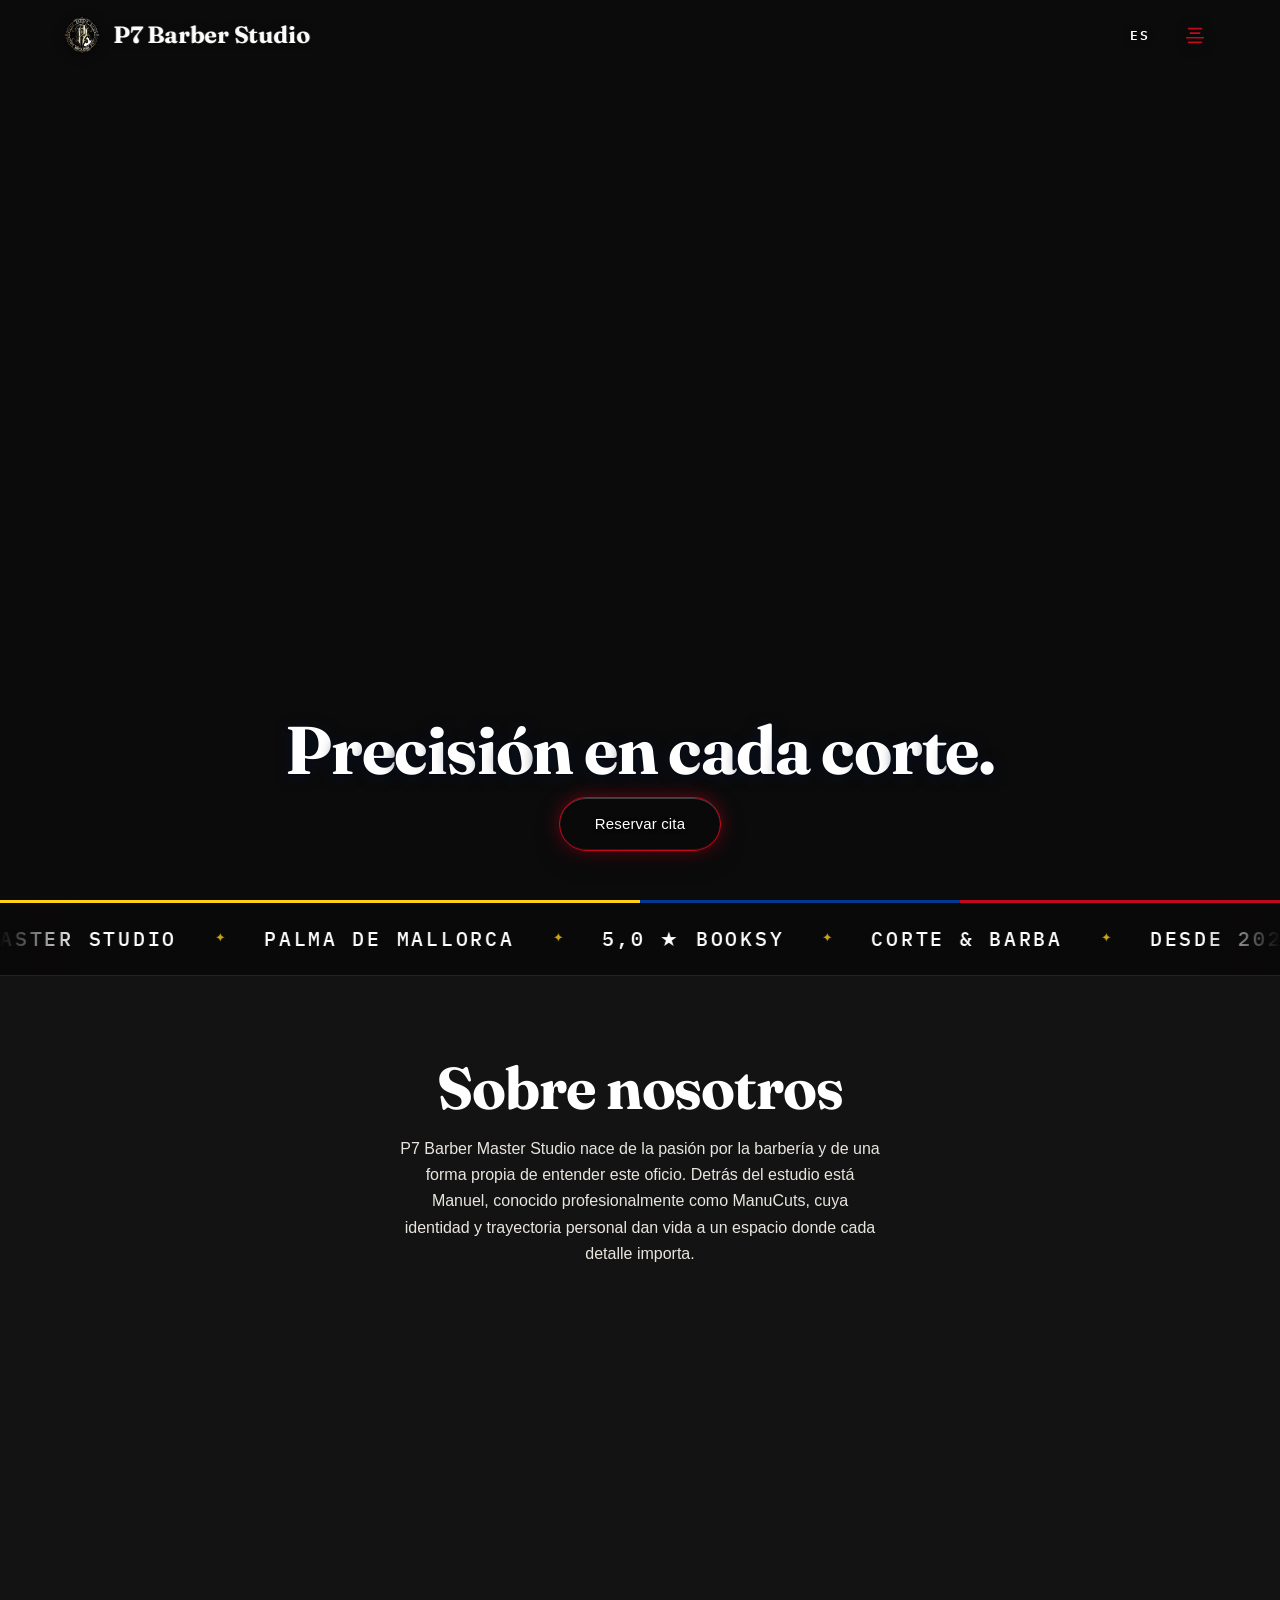
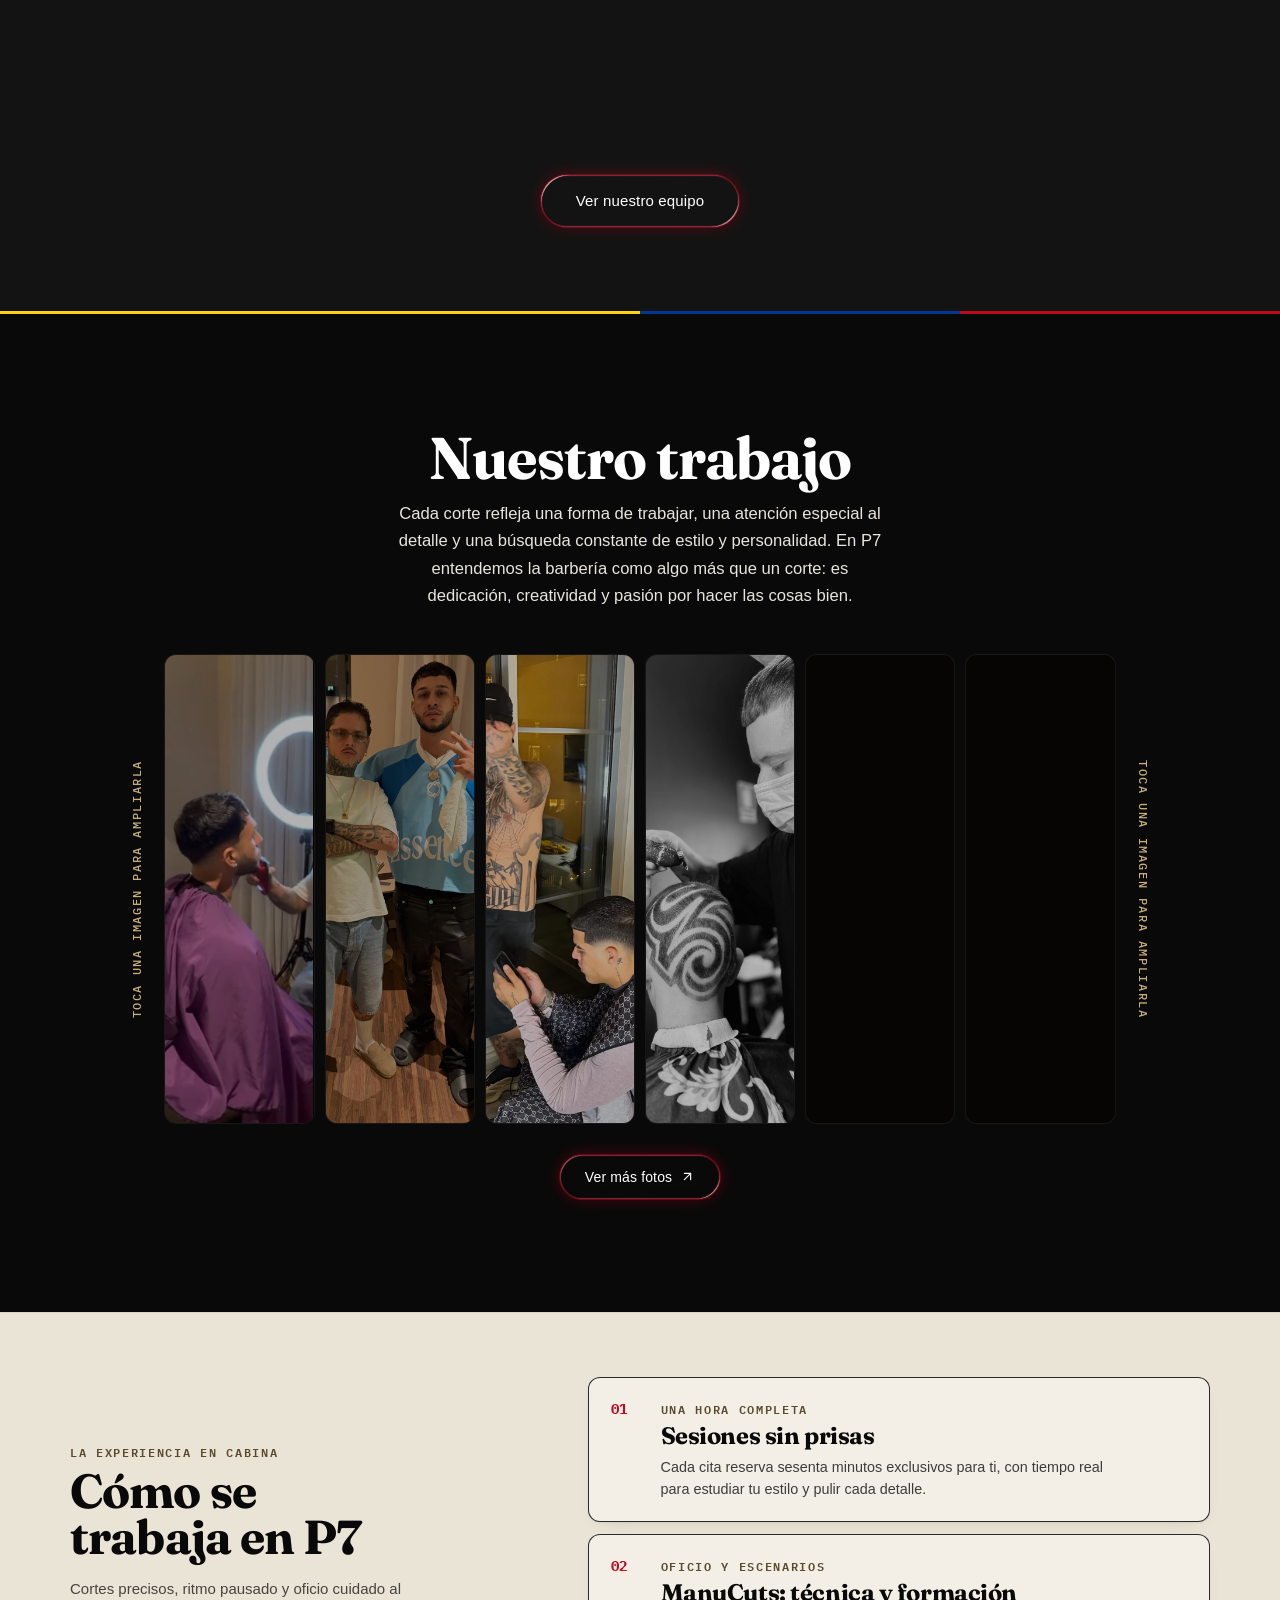
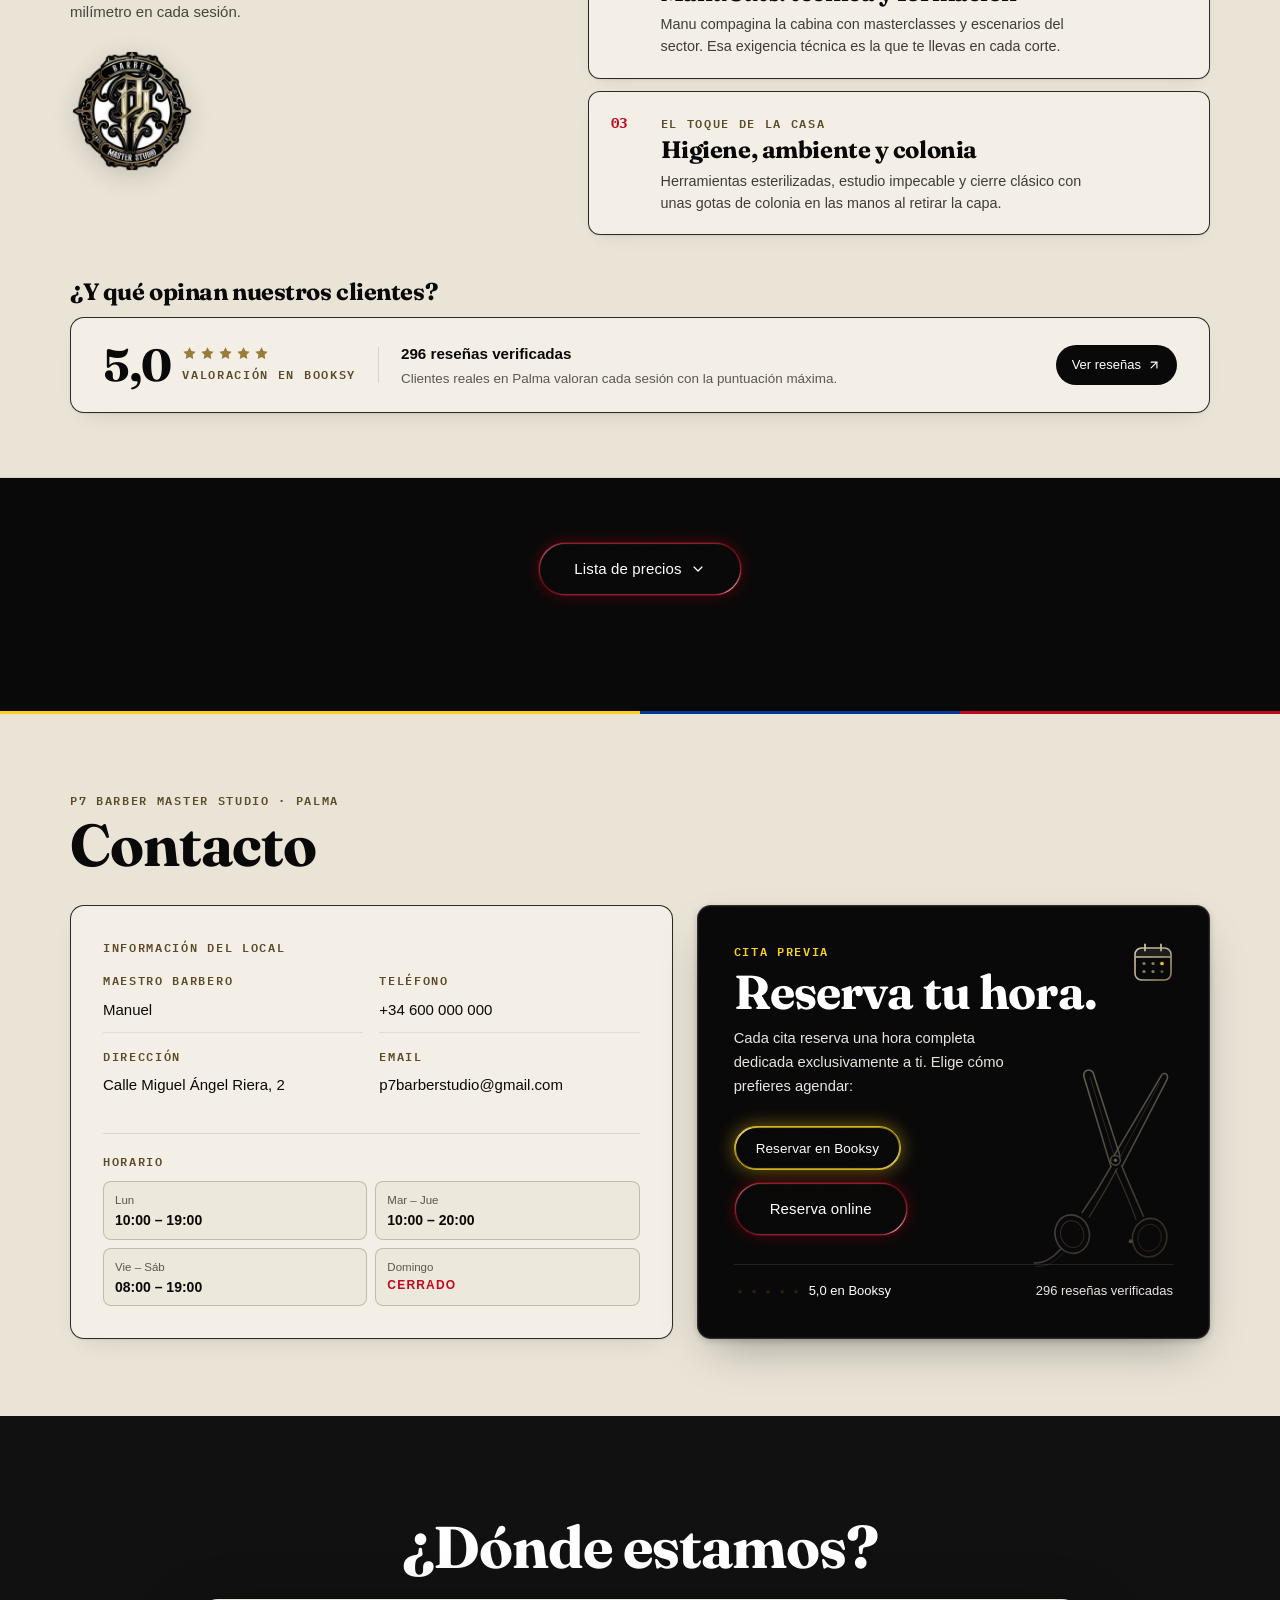
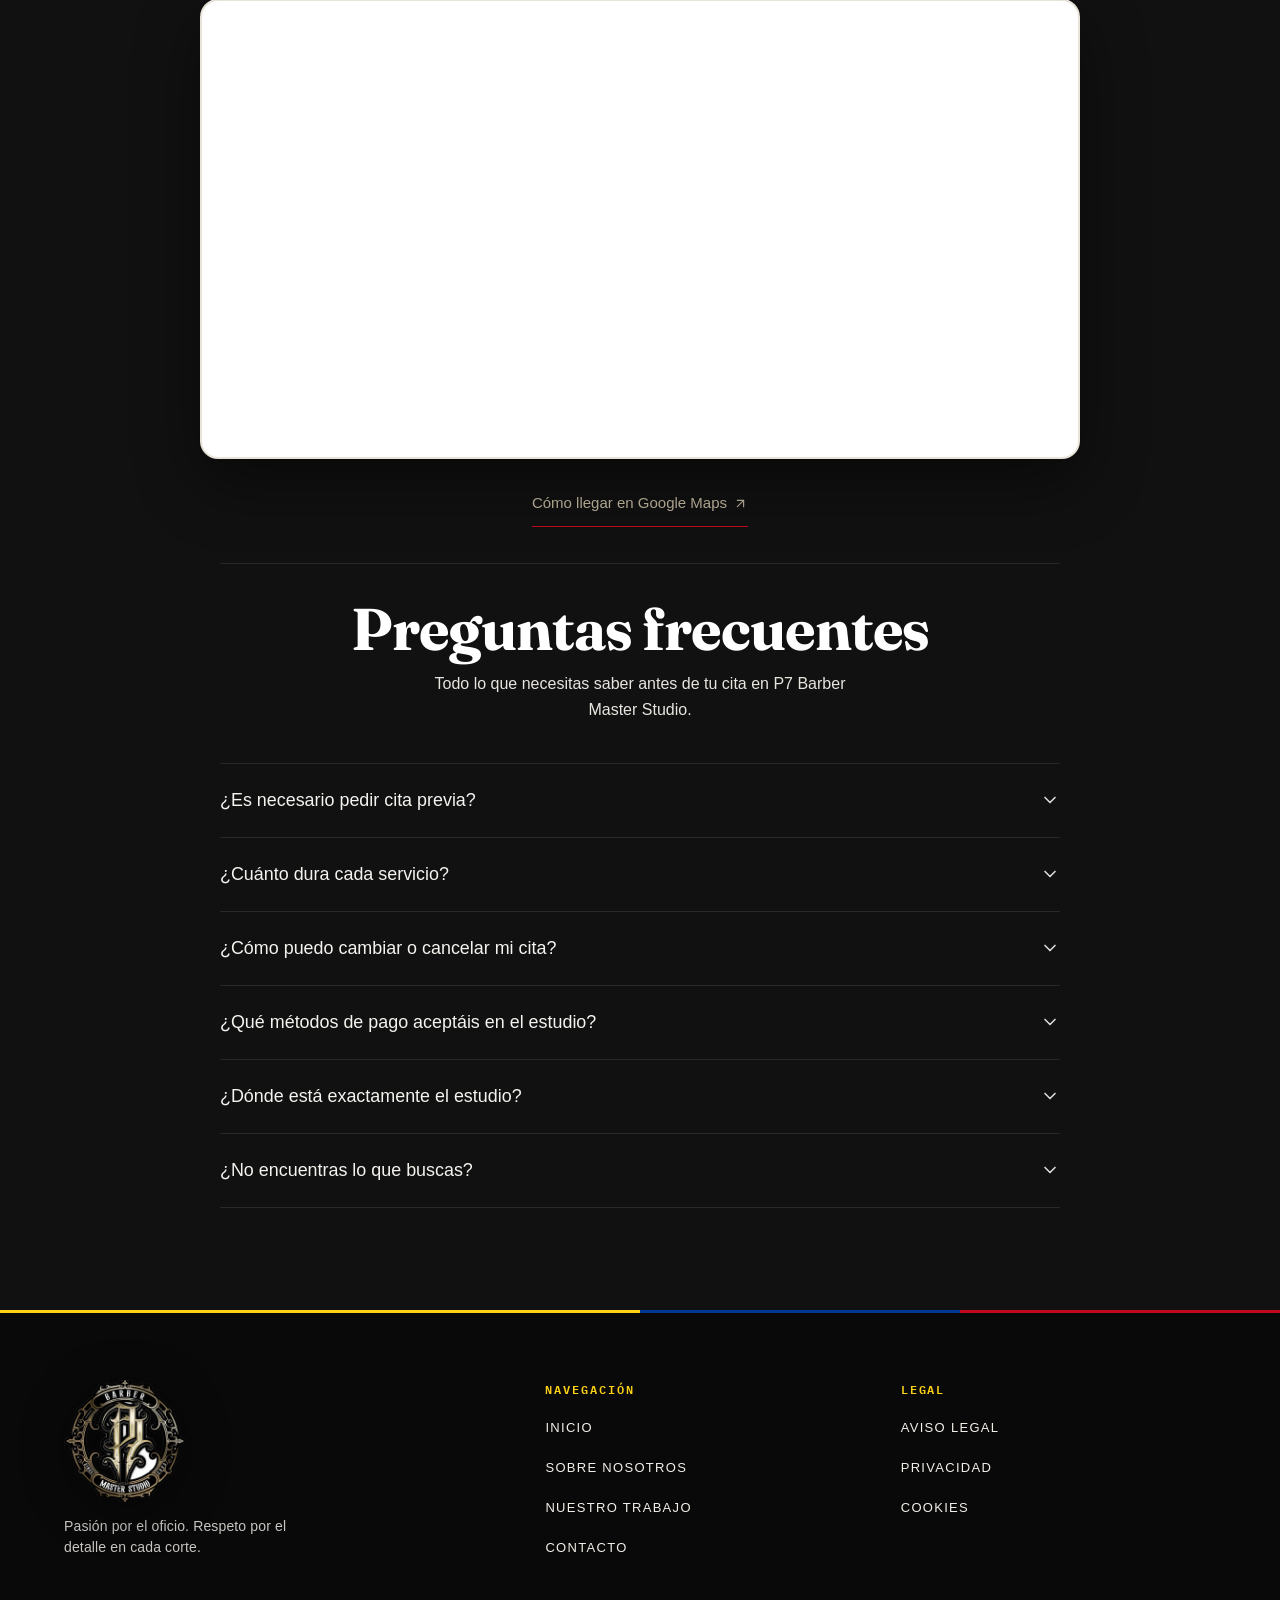
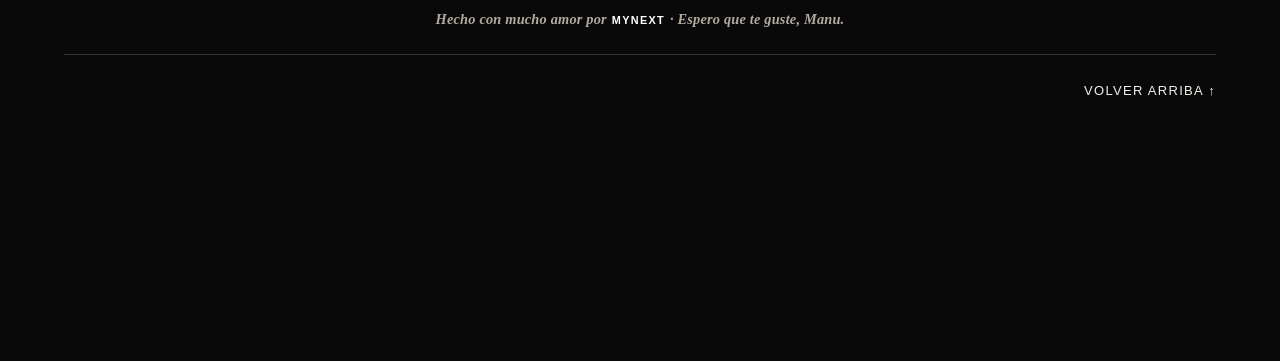
==== commit 5acad460: "fix(v1): scroll-lock P7ScrollLock en modal Marca personal y legal + contraste AA 100/100 en tabs sho" ====
--- a/index.html
+++ b/index.html
@@ -39,7 +39,7 @@
   <link rel="stylesheet" href="./assets/css/header.css?v=20261124e">
   <link rel="stylesheet" href="./assets/css/cinta.css?v=20261123e">
   <link rel="stylesheet" href="./assets/css/sobre.css?v=20261124d">
-  <link rel="stylesheet" href="./assets/css/trabajo.css?v=20261124e">
+  <link rel="stylesheet" href="./assets/css/trabajo.css?v=20261124i">
   <link rel="stylesheet" href="./assets/css/contacto.css?v=20261124e">
   <link rel="stylesheet" href="./assets/css/footer.css?v=20261124h">
 
@@ -1933,7 +1933,7 @@
 <script defer src="./assets/js/cinta.js?v=20261121"></script>
 <script defer src="./assets/js/footer.js?v=20261123e"></script>
 <script defer src="./assets/js/sobre-carousel.js?v=20261122j"></script>
-<script defer src="./assets/js/site.js?v=20261124e"></script>
+<script defer src="./assets/js/site.js?v=20261124i"></script>
 <script defer src="./assets/js/trabajo.js?v=20261124a"></script>
 <script defer src="./assets/js/contacto.js?v=20261123d"></script>
 </body>
--- a/assets/css/trabajo.css
+++ b/assets/css/trabajo.css
@@ -824,7 +824,7 @@
     border: 0;
     border-radius: 0;
     background: transparent;
-    color: rgba(10, 9, 9, 0.46);
+    color: rgba(10, 9, 9, 0.68);
     font-family: var(--font-sans);
     cursor: pointer;
     -webkit-tap-highlight-color: transparent;
@@ -853,7 +853,7 @@
     font-size: 0.72rem;
     font-weight: 700;
     font-variant-numeric: tabular-nums;
-    color: rgba(193, 9, 30, 0.55);
+    color: rgba(165, 8, 26, 0.88);
     transition: color 200ms cubic-bezier(0.23, 1, 0.32, 1);
   }
 
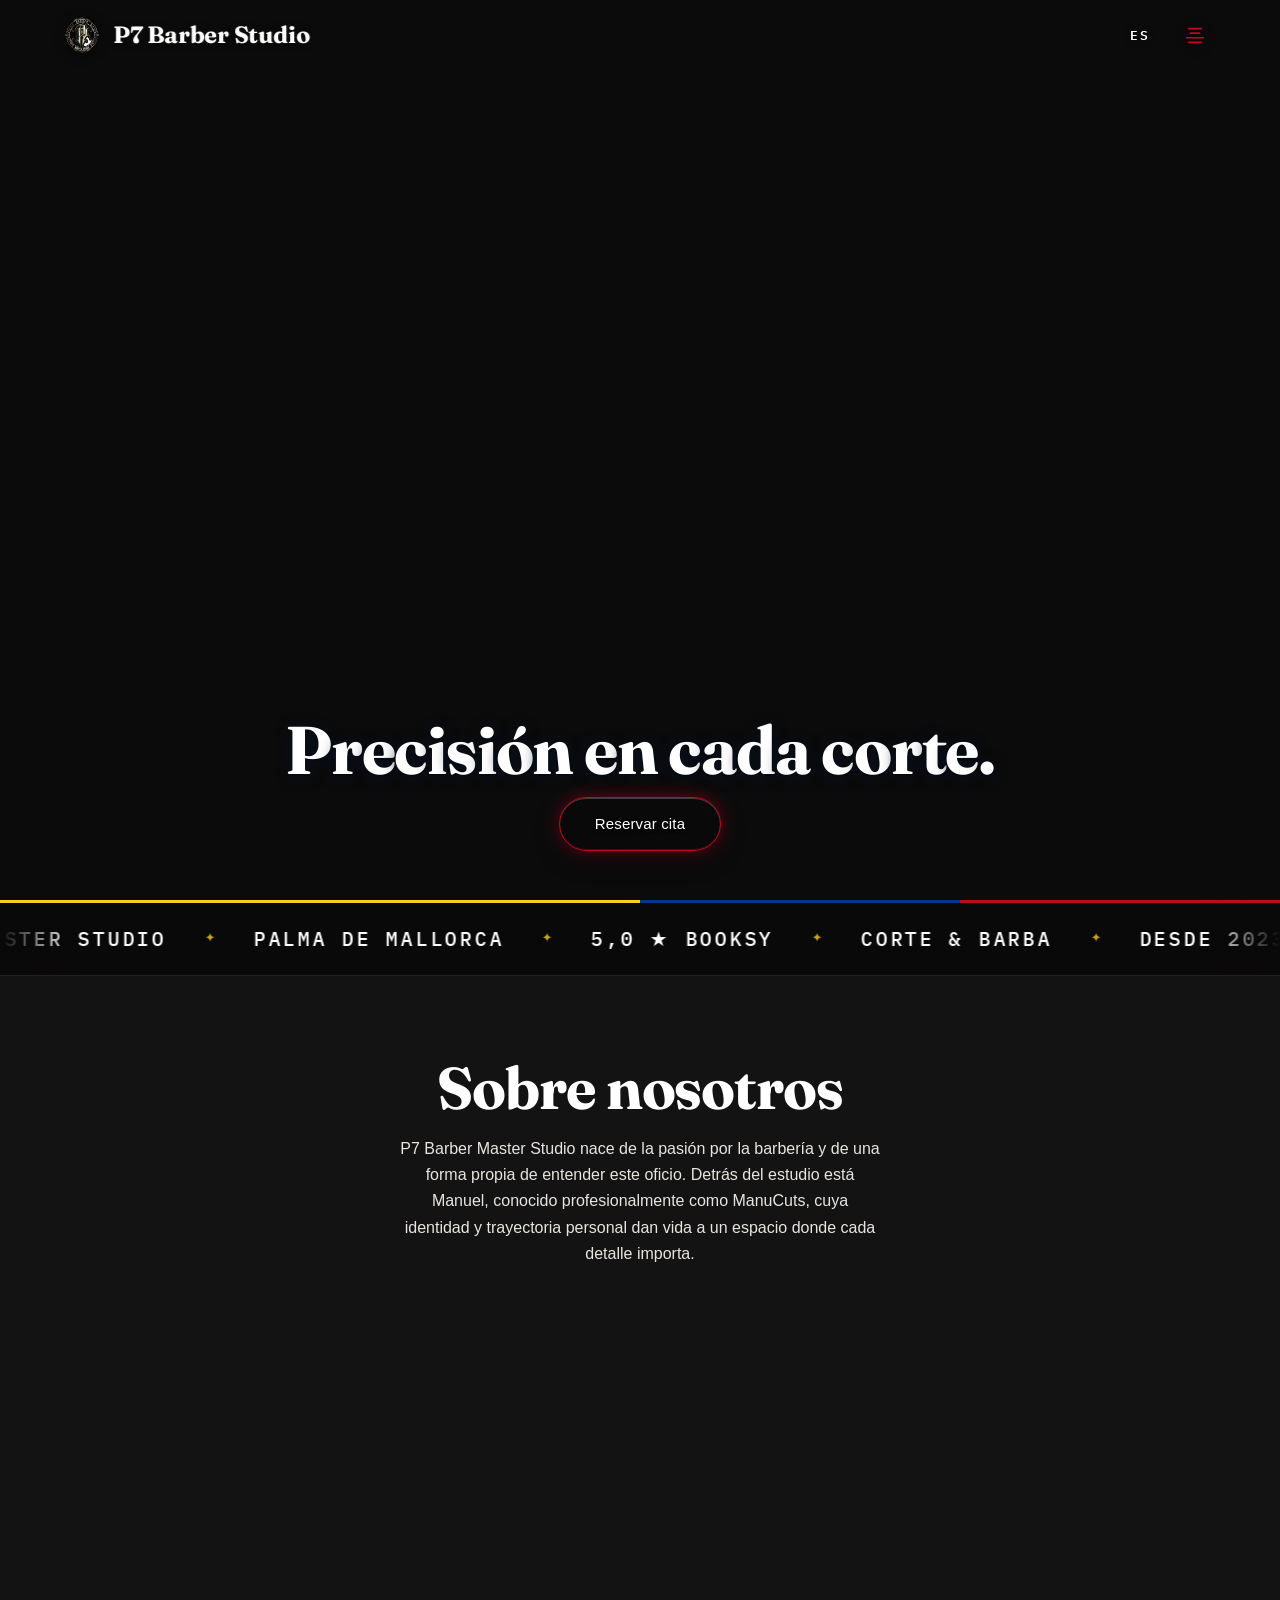
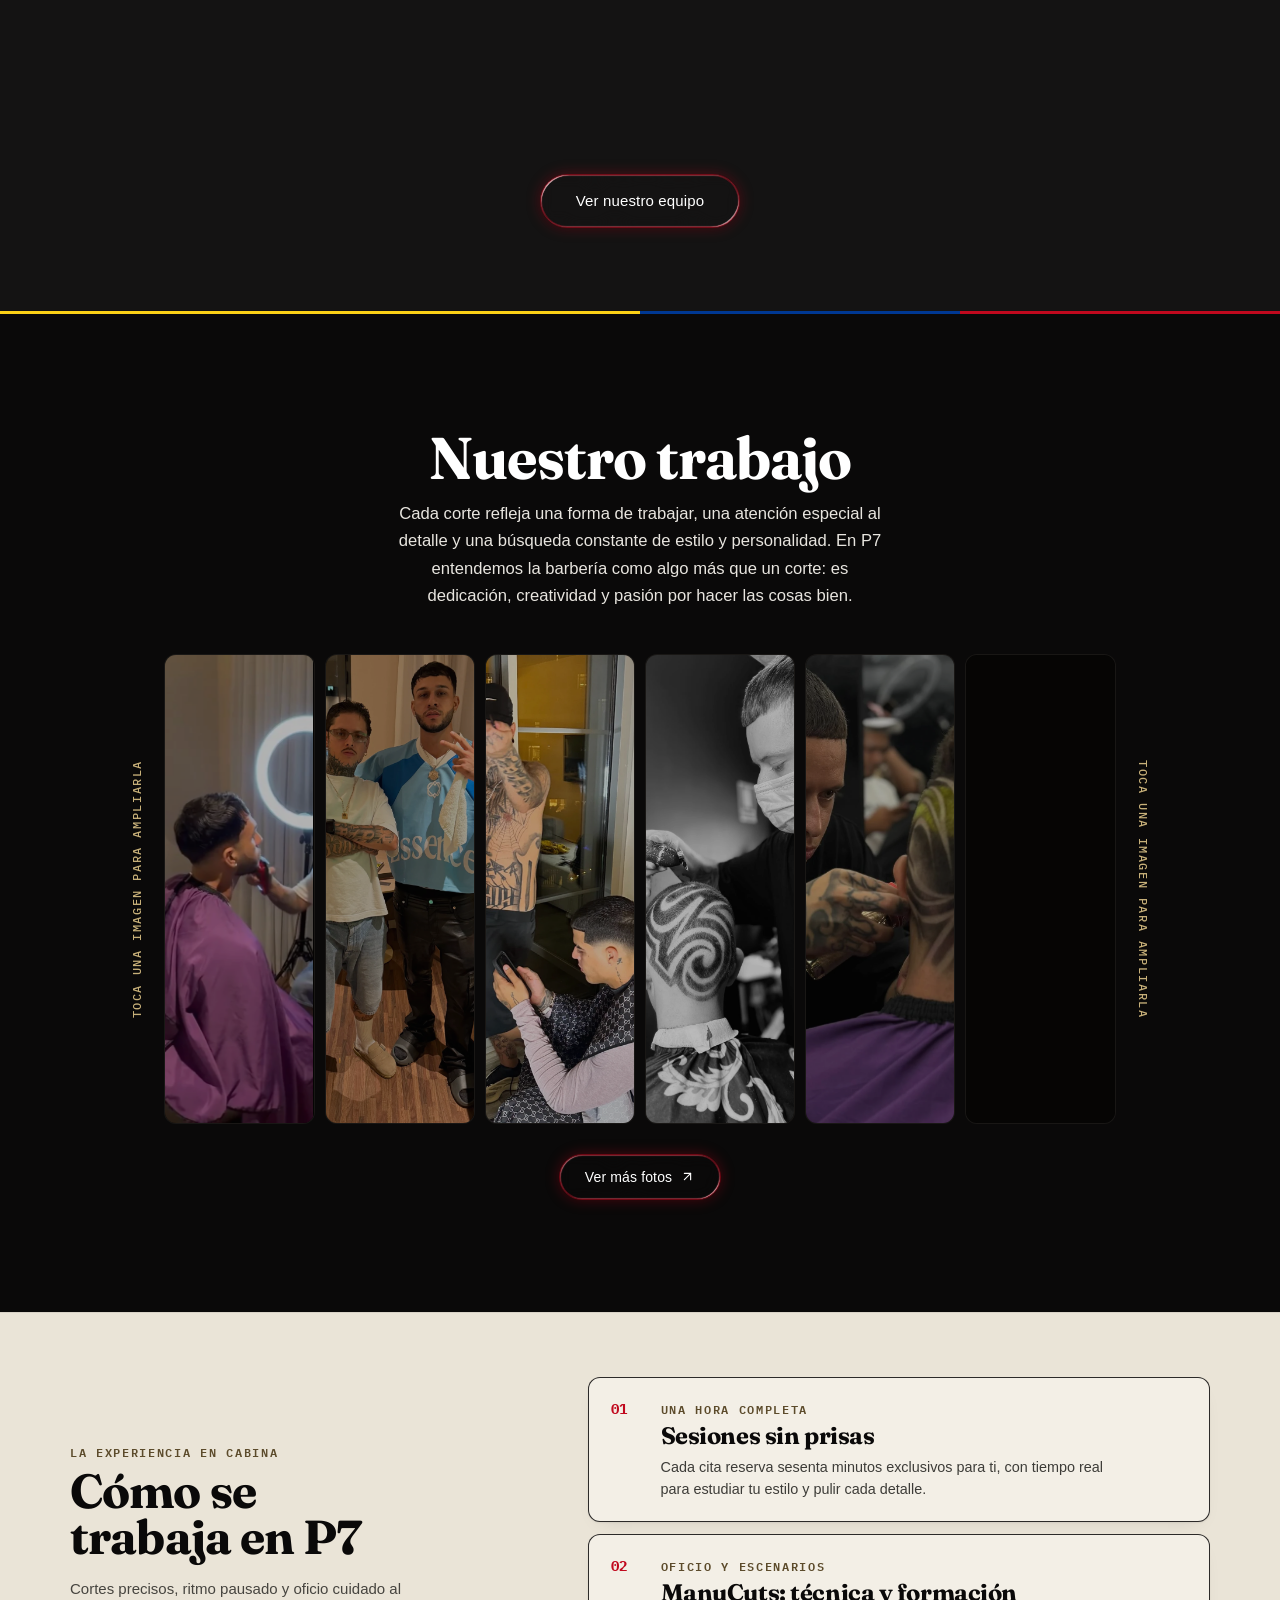
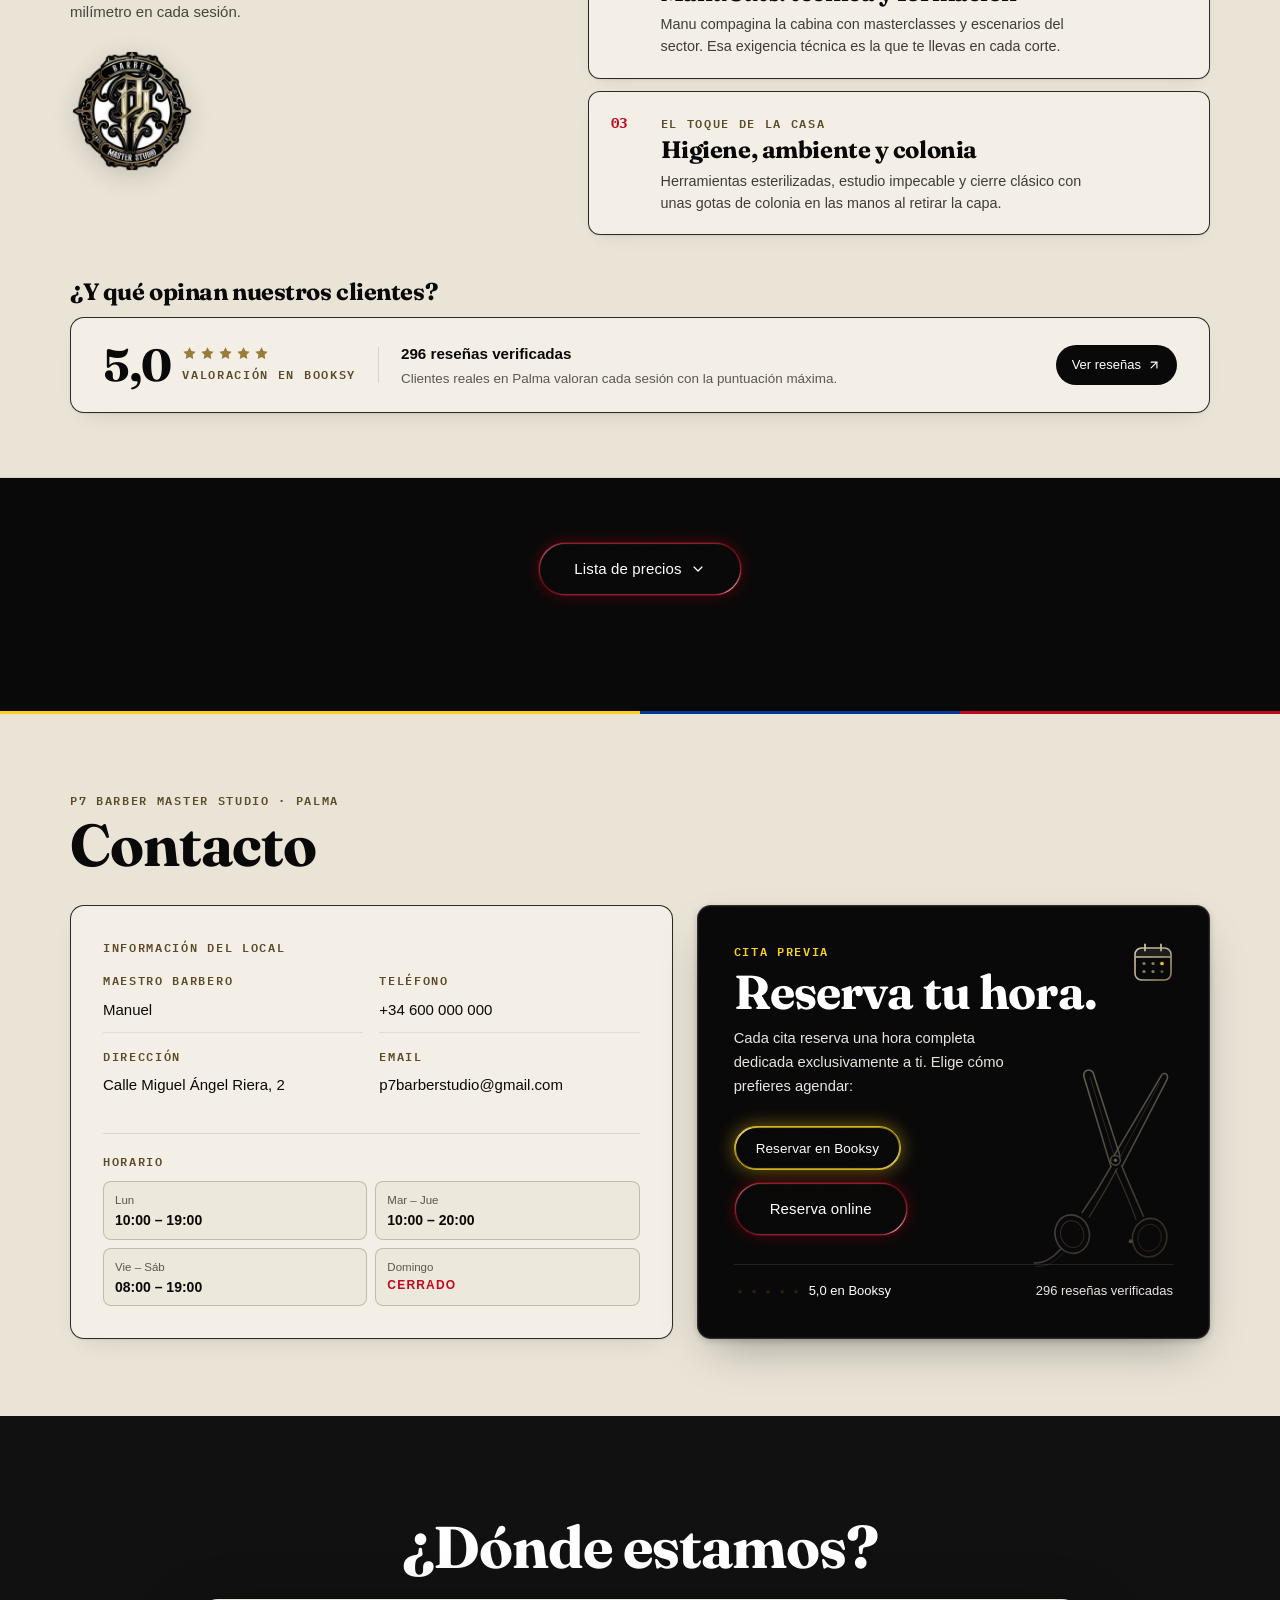
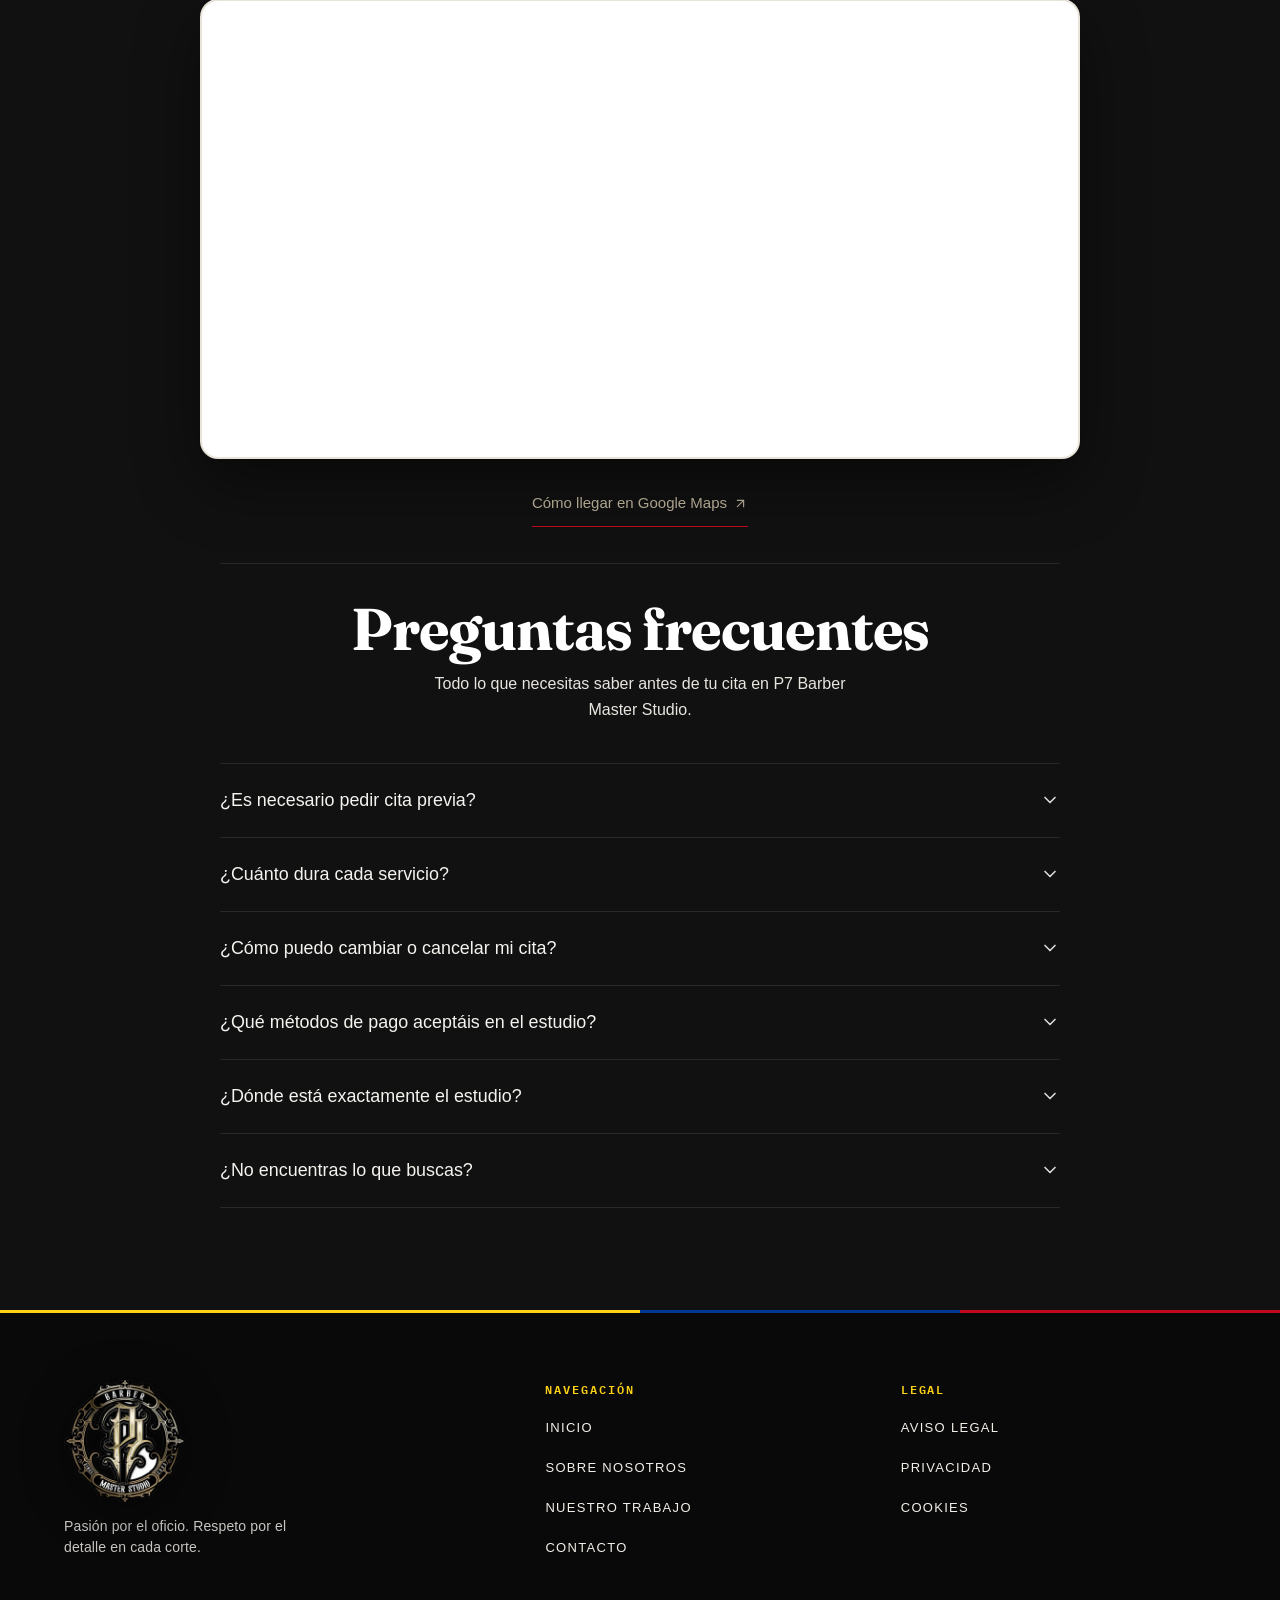
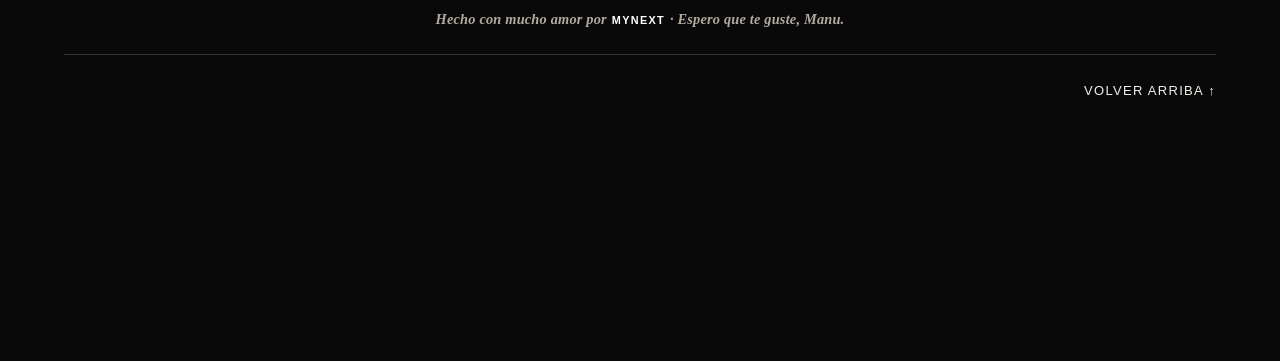
==== commit 1c57ebf0: "style(v1): boton cierre circular amarillo Colombia y centrado vertical real en lightboxes movil" ====
--- a/index.html
+++ b/index.html
@@ -34,12 +34,12 @@
   <link rel="stylesheet" href="https://api.fontshare.com/v2/css?f[]=switzer@400,500,600,700&display=swap">
 
   <!-- Hojas de estilo -->
-  <link rel="stylesheet" href="./assets/css/site.css?v=20261124f">
+  <link rel="stylesheet" href="./assets/css/site.css?v=20261124j">
   <link rel="stylesheet" href="./assets/css/sections.css?v=20261123e">
   <link rel="stylesheet" href="./assets/css/header.css?v=20261124e">
   <link rel="stylesheet" href="./assets/css/cinta.css?v=20261123e">
   <link rel="stylesheet" href="./assets/css/sobre.css?v=20261124d">
-  <link rel="stylesheet" href="./assets/css/trabajo.css?v=20261124i">
+  <link rel="stylesheet" href="./assets/css/trabajo.css?v=20261124j">
   <link rel="stylesheet" href="./assets/css/contacto.css?v=20261124e">
   <link rel="stylesheet" href="./assets/css/footer.css?v=20261124h">
 
--- a/assets/css/site.css
+++ b/assets/css/site.css
@@ -1647,20 +1647,32 @@
   width: 44px;
   height: 44px;
   padding: 0;
-  border: 0;
-  background: transparent;
-  color: #C1091E;
+  border: 1.5px solid rgba(252, 209, 22, 0.82);
+  border-radius: 9999px;
+  background: rgba(10, 9, 9, 0.56);
+  backdrop-filter: blur(10px);
+  -webkit-backdrop-filter: blur(10px);
+  box-shadow: 0 4px 16px rgba(0, 0, 0, 0.45);
+  color: #FCD116;
   cursor: pointer;
+  outline: none;
   -webkit-tap-highlight-color: transparent;
-  transition: transform 180ms ease, opacity 180ms ease;
+  transition: transform 180ms ease, background-color 180ms ease, border-color 180ms ease;
 }
 
 .lightbox-close:hover {
-  transform: scale(1.1);
+  transform: scale(1.08);
+  background: rgba(252, 209, 22, 0.14);
+  border-color: #FCD116;
 }
 
 .lightbox-close:active {
   transform: scale(0.92);
+}
+
+.lightbox-close:focus-visible {
+  outline: 2px solid #FCD116;
+  outline-offset: 3px;
 }
 
 .dialog-head {
--- a/assets/css/trabajo.css
+++ b/assets/css/trabajo.css
@@ -1586,6 +1586,12 @@
   overflow: hidden;
 }
 
+.trabajo-dialog[open] {
+  display: flex;
+  align-items: center;
+  justify-content: center;
+}
+
 .trabajo-dialog::backdrop {
   background: rgba(8, 8, 9, 0.92);
   backdrop-filter: blur(18px);
@@ -1625,46 +1631,49 @@
   flex-direction: column;
   align-items: center;
   justify-content: center;
-  padding-top: calc(env(safe-area-inset-top, 0px) + 58px);
-  padding-bottom: calc(env(safe-area-inset-bottom, 0px) + 24px);
+  padding-top: calc(env(safe-area-inset-top, 0px) + 72px);
+  padding-bottom: calc(env(safe-area-inset-bottom, 0px) + 32px);
   padding-inline: 16px;
   gap: 16px;
 }
 
 @media (min-width: 768px) {
   .trabajo-dialog-stage {
+    padding-top: calc(env(safe-area-inset-top, 0px) + 58px);
+    padding-bottom: calc(env(safe-area-inset-bottom, 0px) + 24px);
     padding-inline: 72px;
   }
 }
 
 .trabajo-dialog-close {
   position: fixed;
-  top: calc(env(safe-area-inset-top, 0px) + 12px);
-  right: 12px;
+  top: calc(env(safe-area-inset-top, 0px) + 14px);
+  right: 14px;
   z-index: 20;
   width: 44px;
   height: 44px;
   padding: 0;
-  border: none;
-  border-radius: 0;
-  background: transparent;
-  backdrop-filter: none;
-  -webkit-backdrop-filter: none;
-  color: #C1091E;
-  filter: drop-shadow(0 2px 8px rgba(0, 0, 0, 0.55));
+  border: 1.5px solid rgba(252, 209, 22, 0.82);
+  border-radius: 9999px;
+  background: rgba(10, 9, 9, 0.56);
+  backdrop-filter: blur(10px);
+  -webkit-backdrop-filter: blur(10px);
+  box-shadow: 0 4px 16px rgba(0, 0, 0, 0.45);
+  color: #FCD116;
   display: inline-flex;
   align-items: center;
   justify-content: center;
   cursor: pointer;
   outline: none;
   -webkit-tap-highlight-color: transparent;
-  transition: color 180ms ease, transform 200ms cubic-bezier(0.22, 1, 0.36, 1);
+  transition: background-color 180ms ease, border-color 180ms ease, transform 200ms cubic-bezier(0.22, 1, 0.36, 1);
 }
 
 @media (hover: hover) and (pointer: fine) {
   .trabajo-dialog-close:hover {
-    color: #E0112A;
-    transform: scale(1.1);
+    background: rgba(252, 209, 22, 0.14);
+    border-color: #FCD116;
+    transform: scale(1.08);
   }
 }
 
@@ -1673,9 +1682,8 @@
 }
 
 .trabajo-dialog-close:focus-visible {
-  outline: 1.5px solid rgba(193, 9, 30, 0.7);
-  outline-offset: 2px;
-  border-radius: 6px;
+  outline: 2px solid #FCD116;
+  outline-offset: 3px;
 }
 
 .trabajo-dialog-nav {
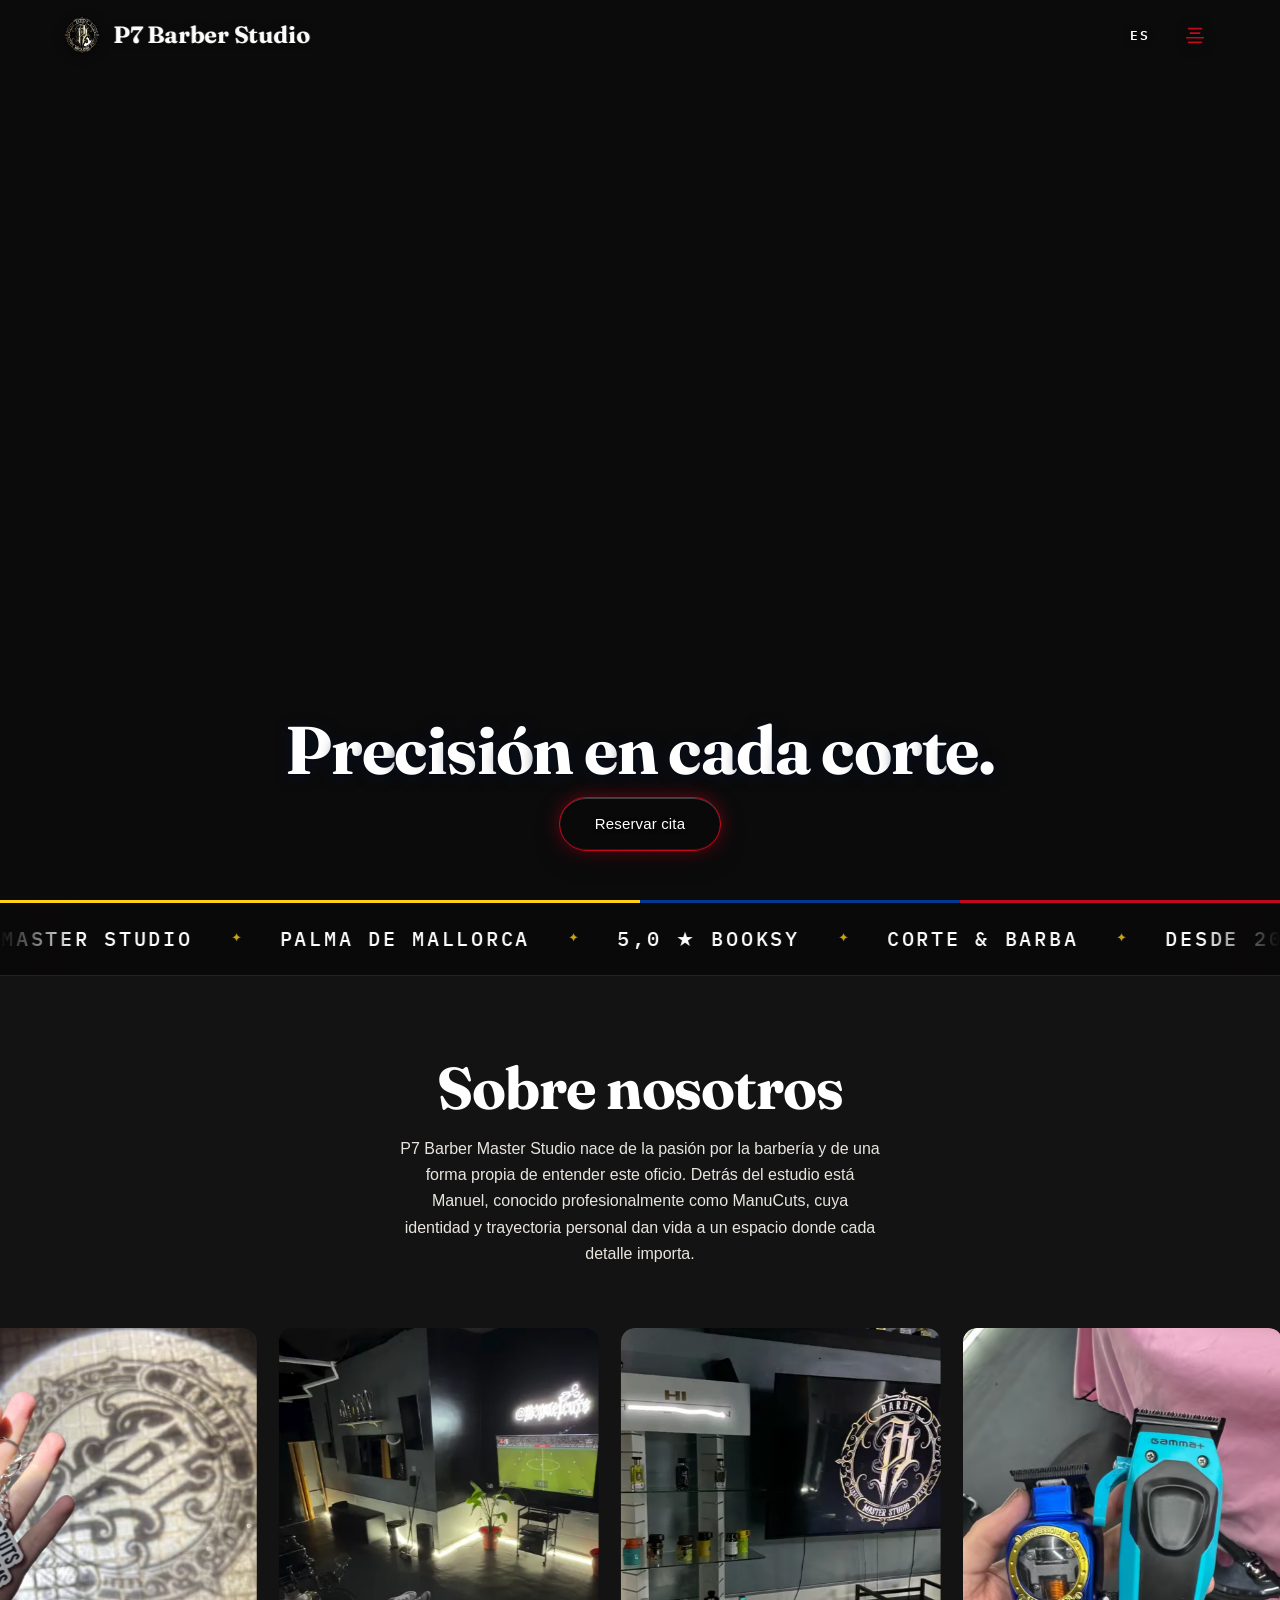
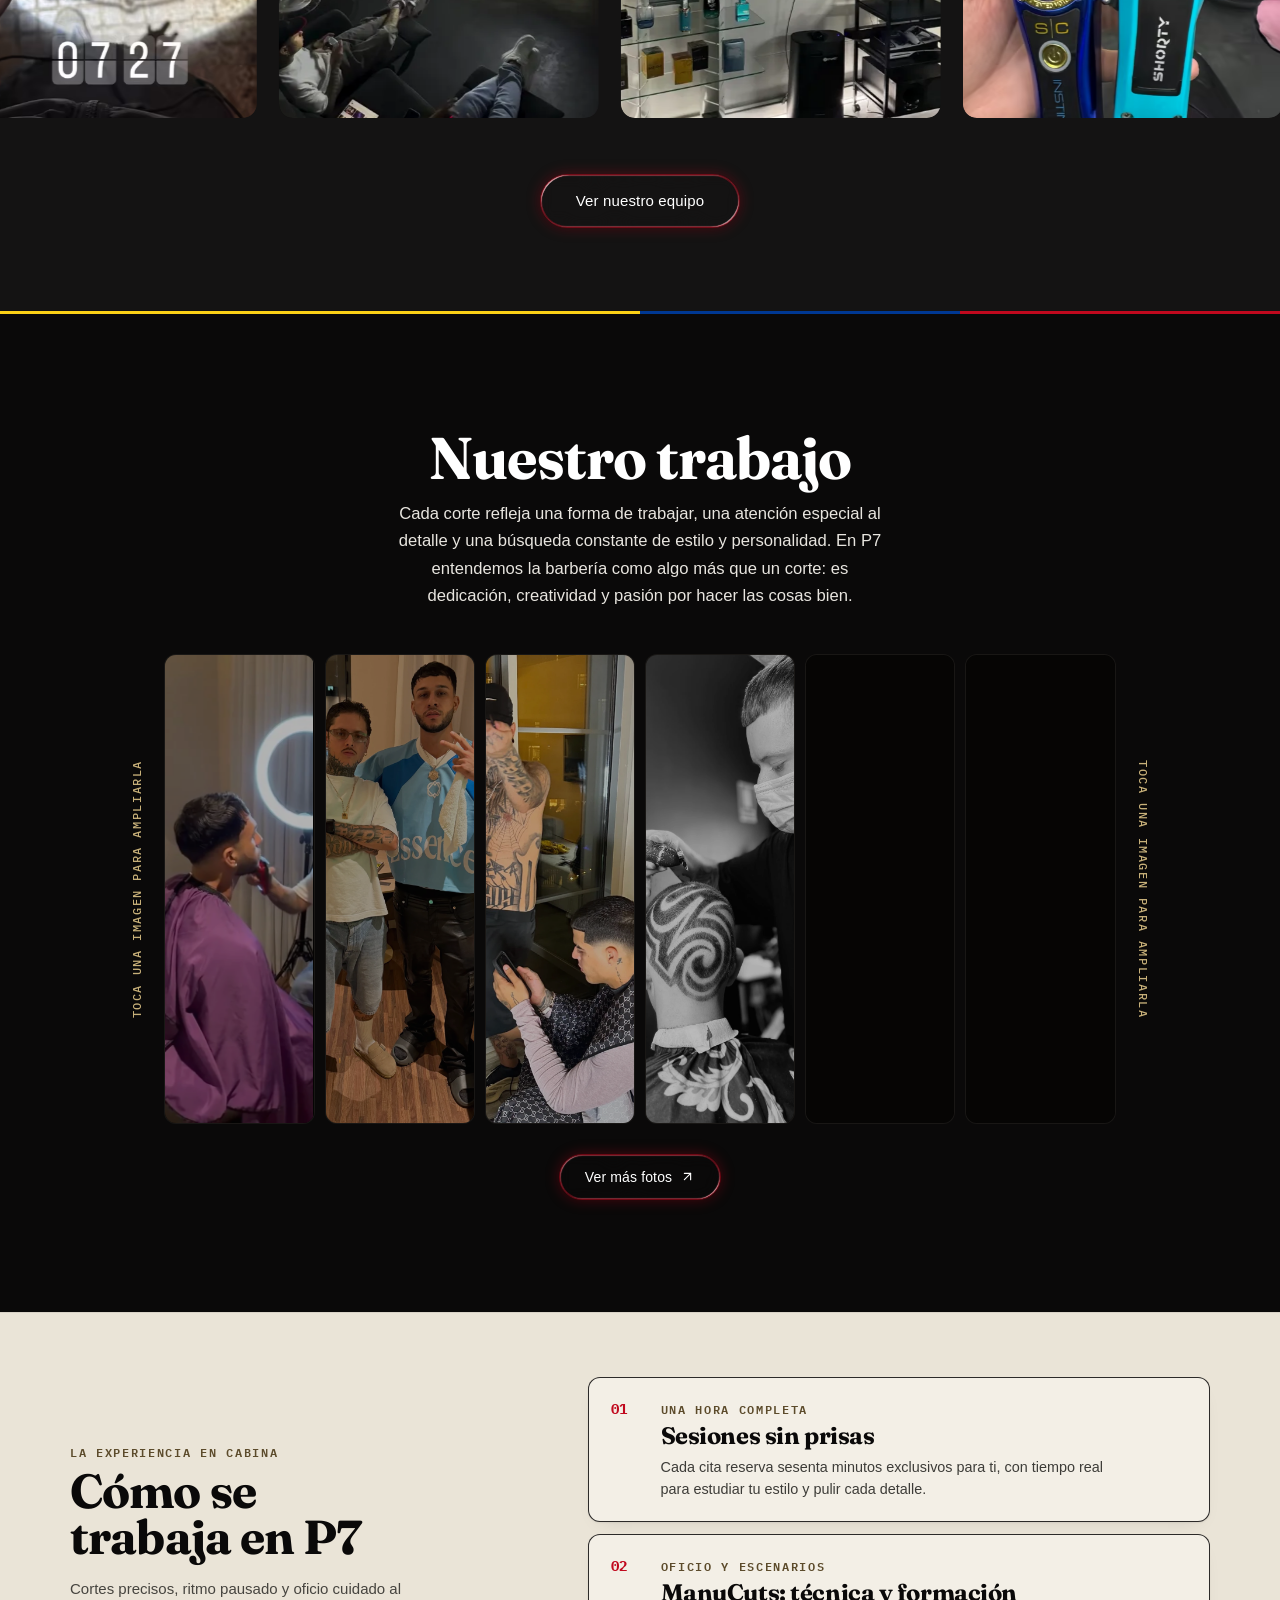
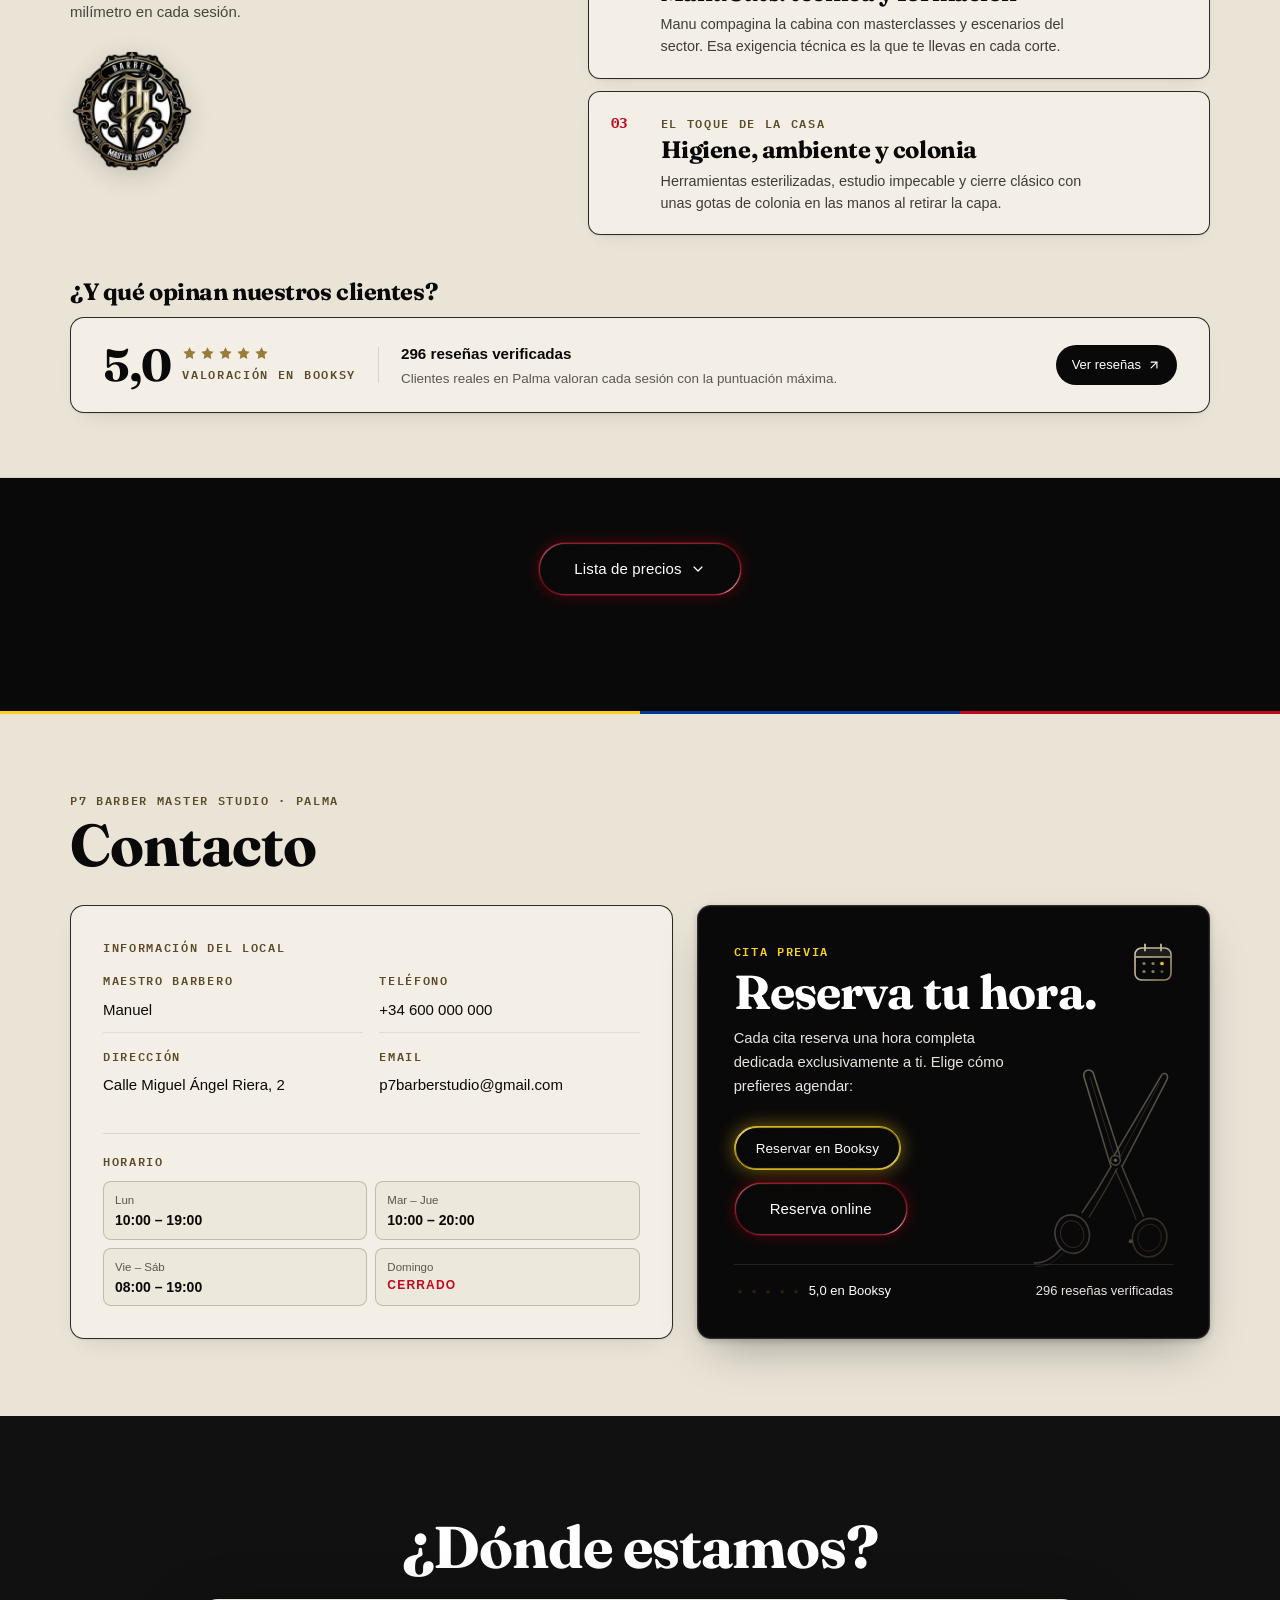
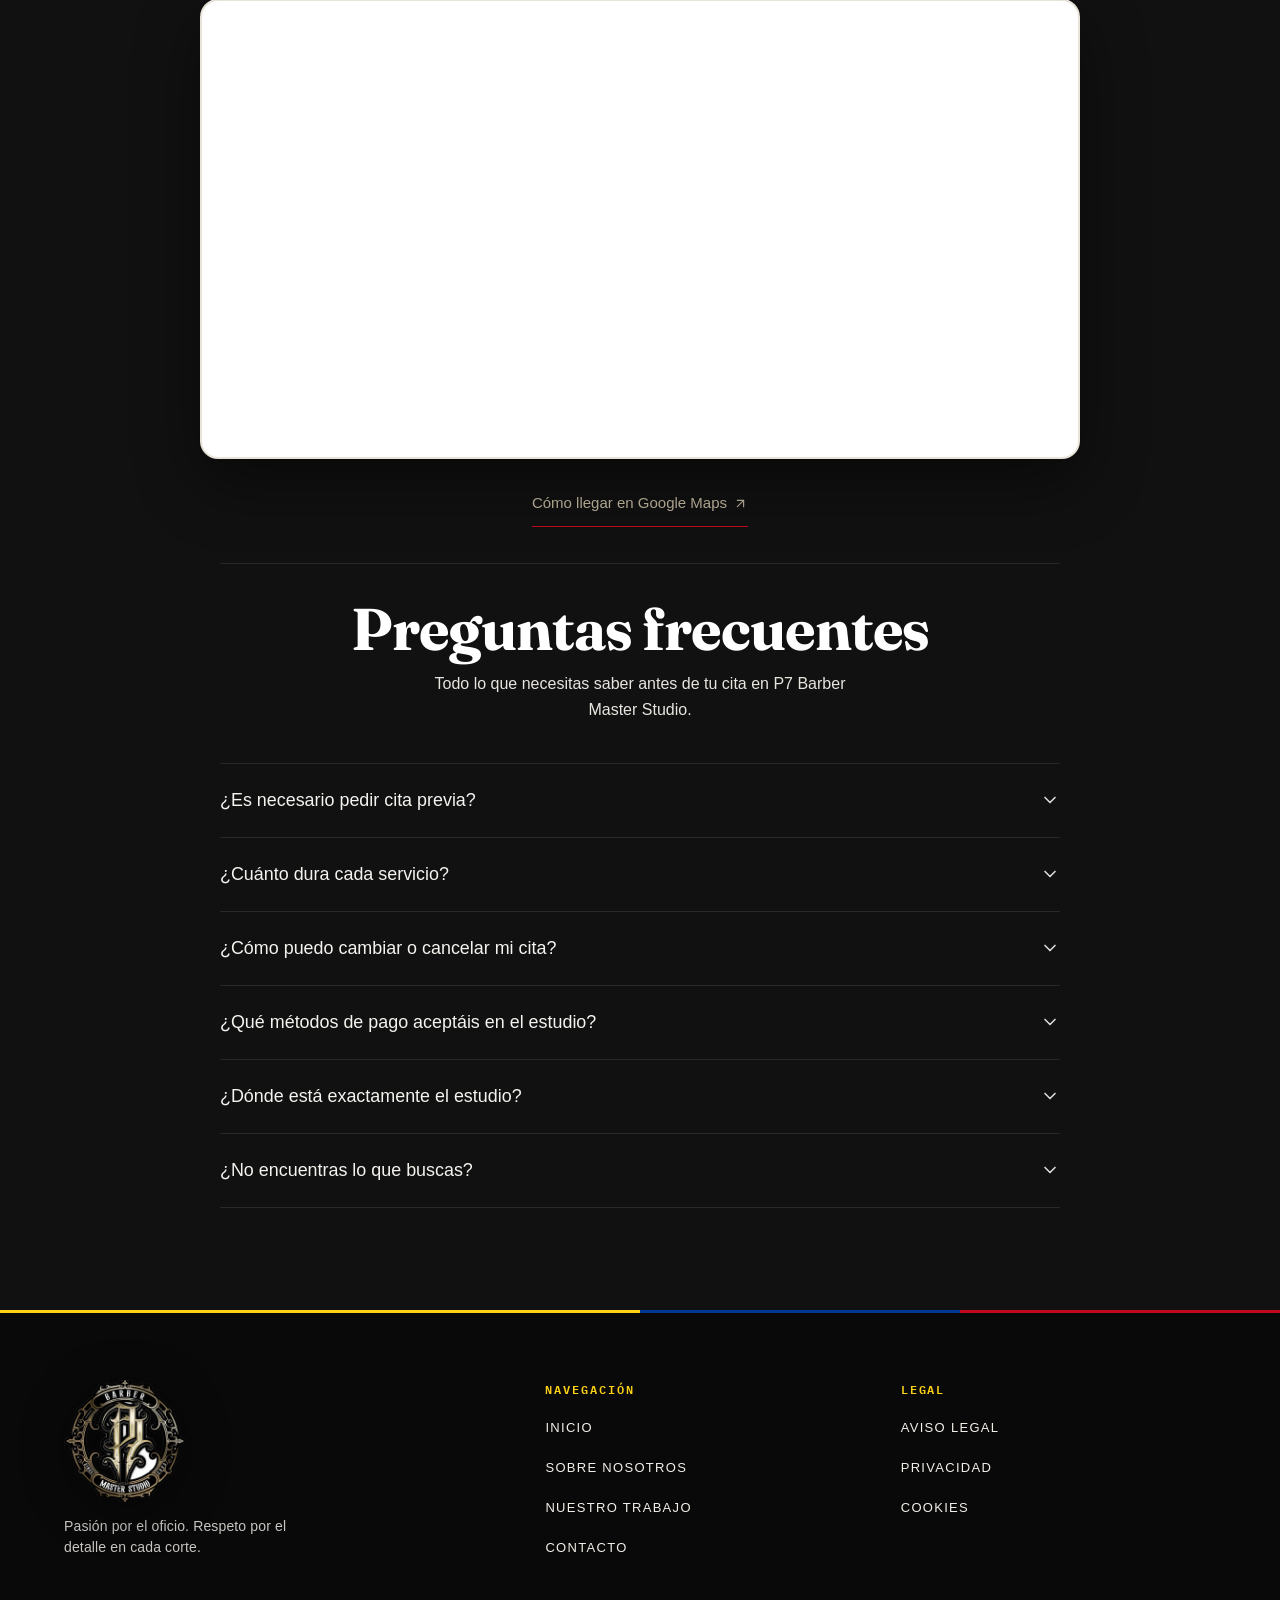
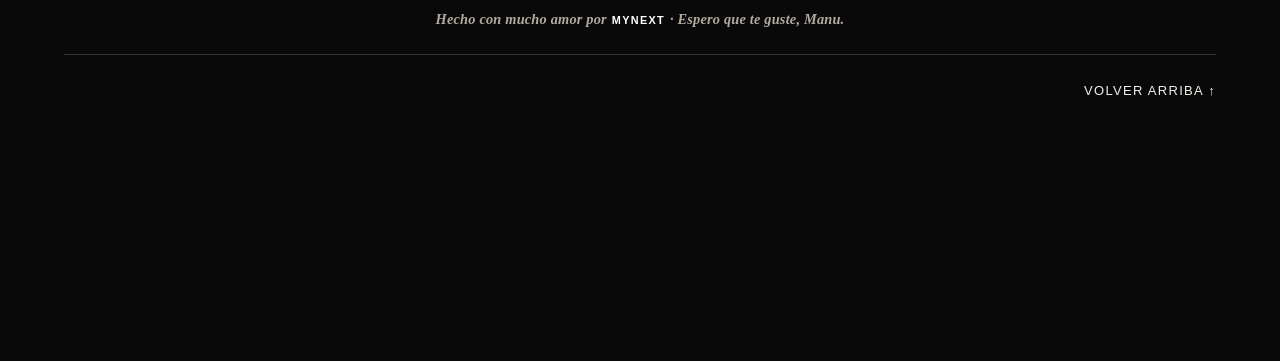
==== commit e0c206a7: "feat(v1): integrar Microsoft Clarity en las 6 paginas con exclusion de localhost y dispositivos de M" ====
--- a/index.html
+++ b/index.html
@@ -64,6 +64,24 @@
       "reviewCount": "296"
     }
   }
+  </script>
+  <!-- Microsoft Clarity (excluye localhost y dispositivos marcados con ?soy=musa) -->
+  <script>
+    (function () {
+      try {
+        var h = location.hostname;
+        if (h === 'localhost' || h === '127.0.0.1' || /^192\.168\./.test(h)) return;
+        var p = new URLSearchParams(location.search);
+        if (p.get('soy') === 'musa') localStorage.setItem('p7_ignore_clarity', '1');
+        if (p.get('soy') === 'off') localStorage.removeItem('p7_ignore_clarity');
+        if (localStorage.getItem('p7_ignore_clarity') === '1') return;
+      } catch (e) {}
+      (function (c, l, a, r, i, t, y) {
+        c[a] = c[a] || function () { (c[a].q = c[a].q || []).push(arguments); };
+        t = l.createElement(r); t.async = 1; t.src = 'https://www.clarity.ms/tag/' + i;
+        y = l.getElementsByTagName(r)[0]; y.parentNode.insertBefore(t, y);
+      })(window, document, 'clarity', 'script', 'zitsask6k9');
+    })();
   </script>
 </head>
 <body>
